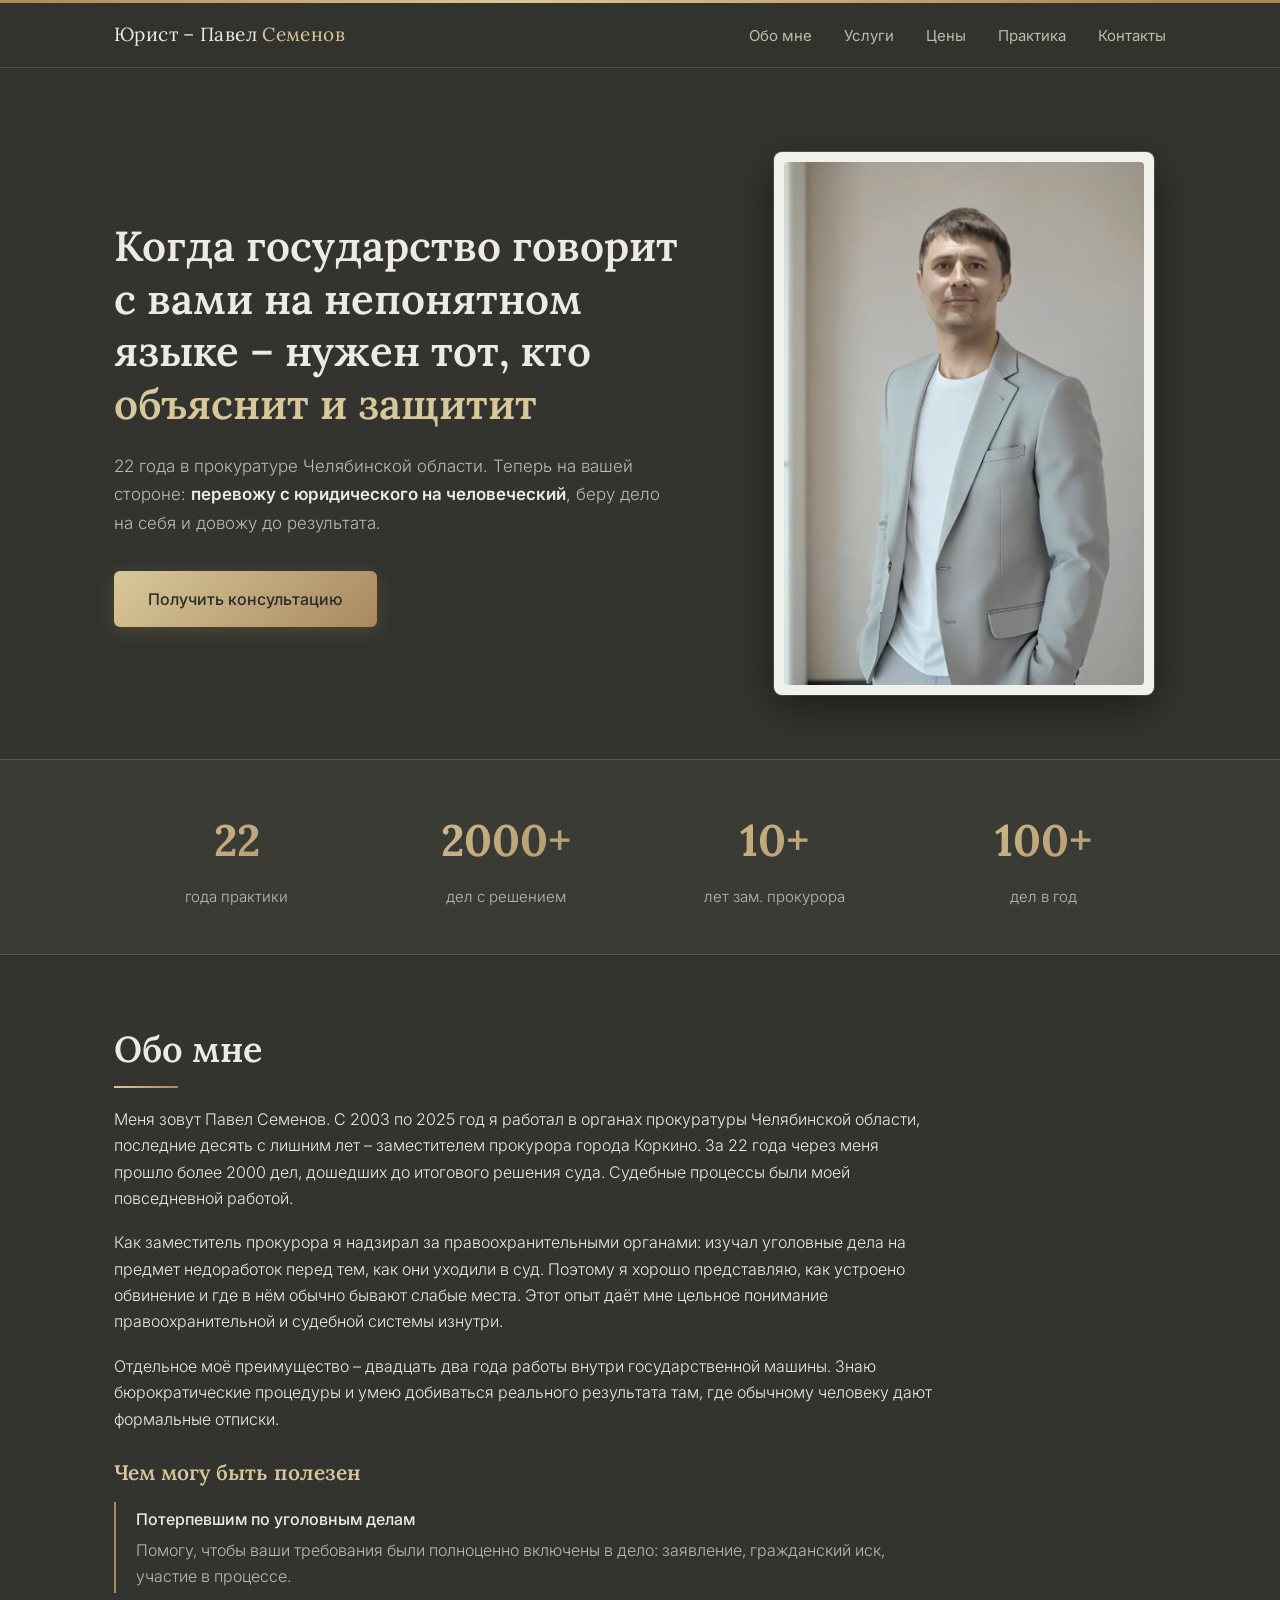
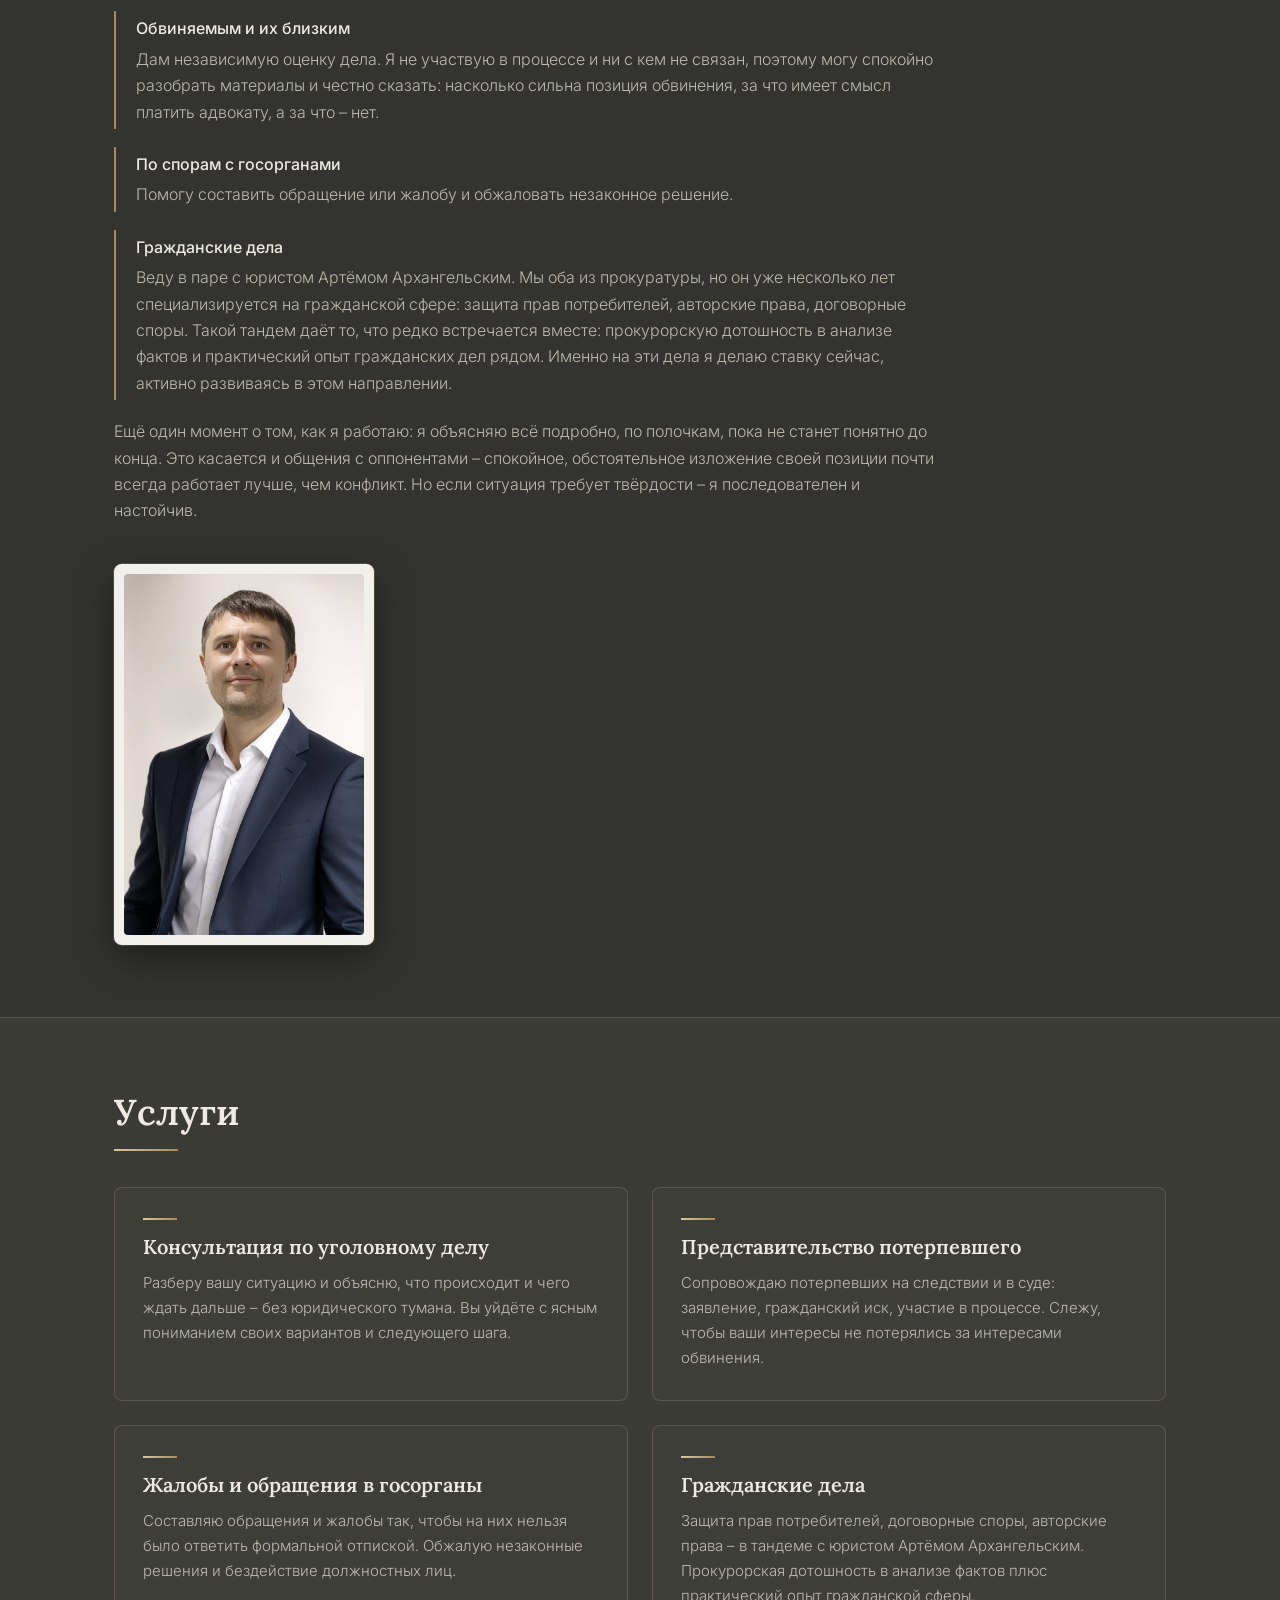
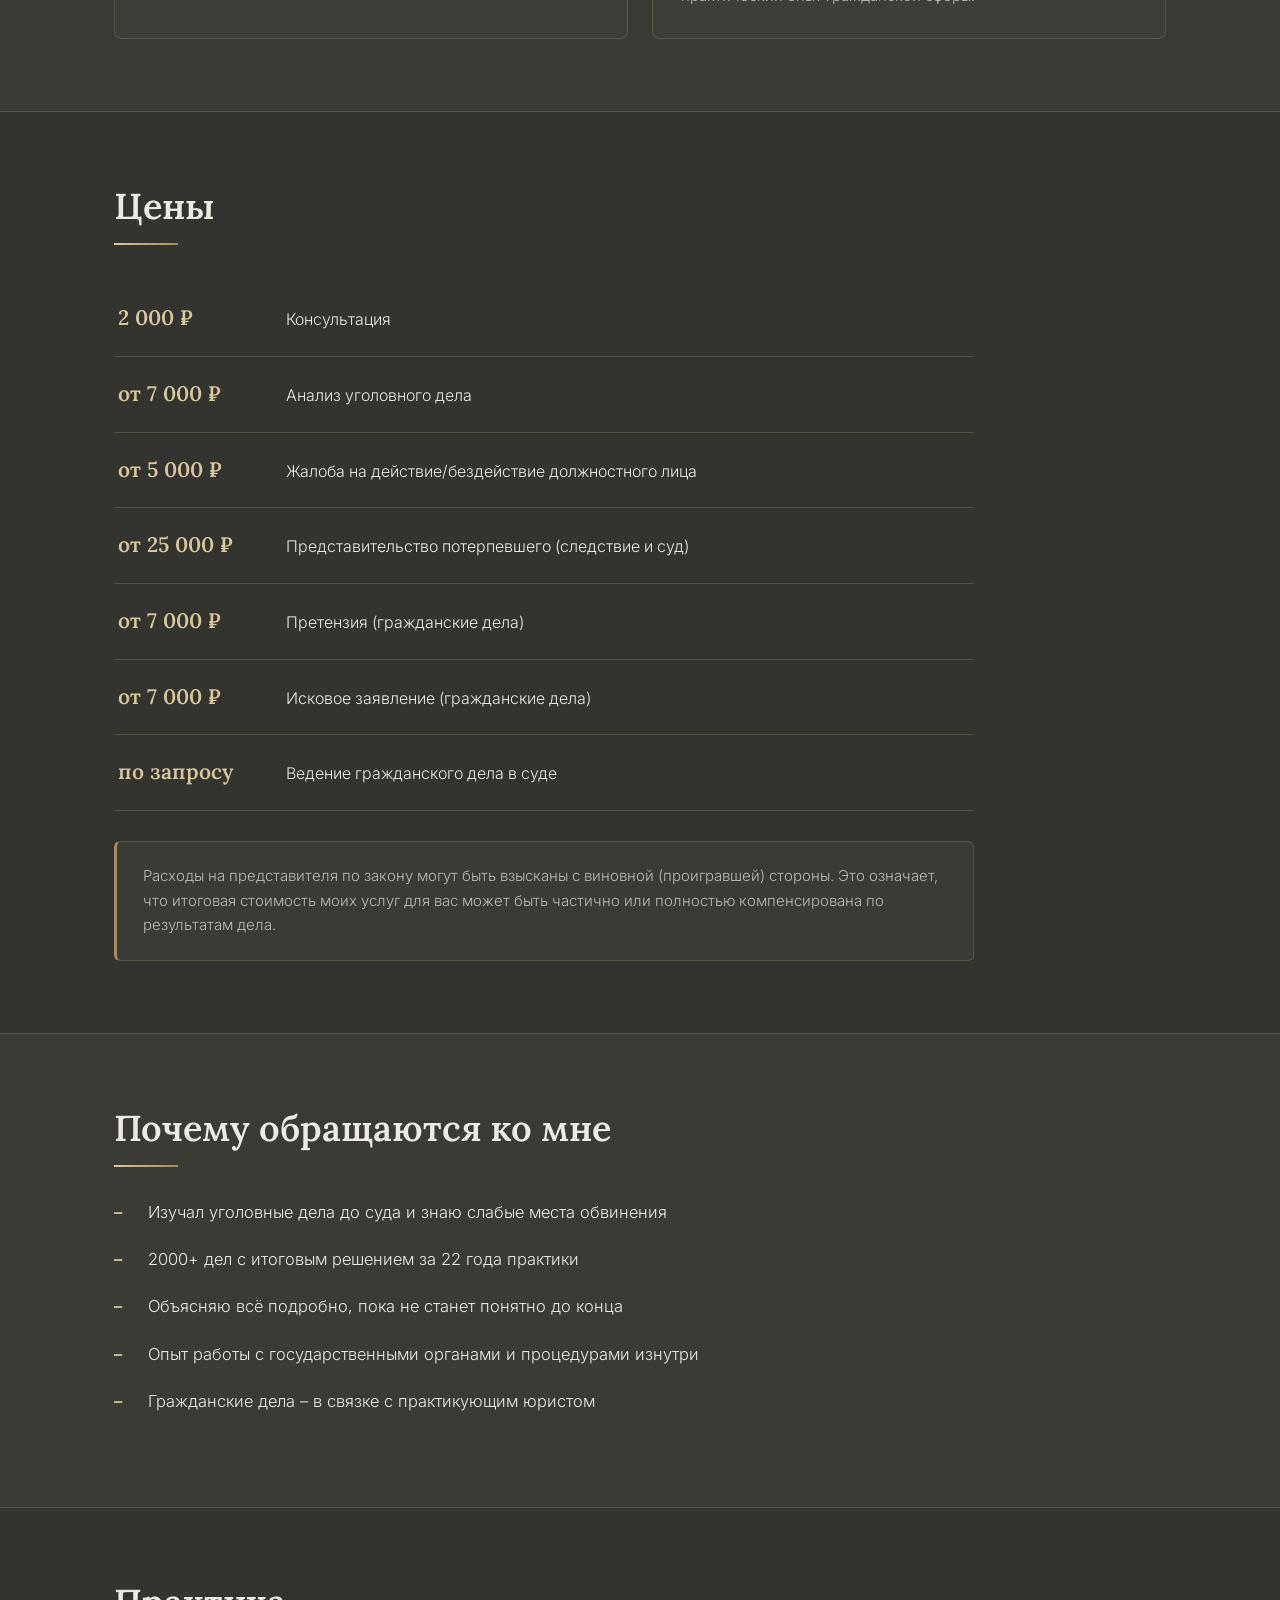
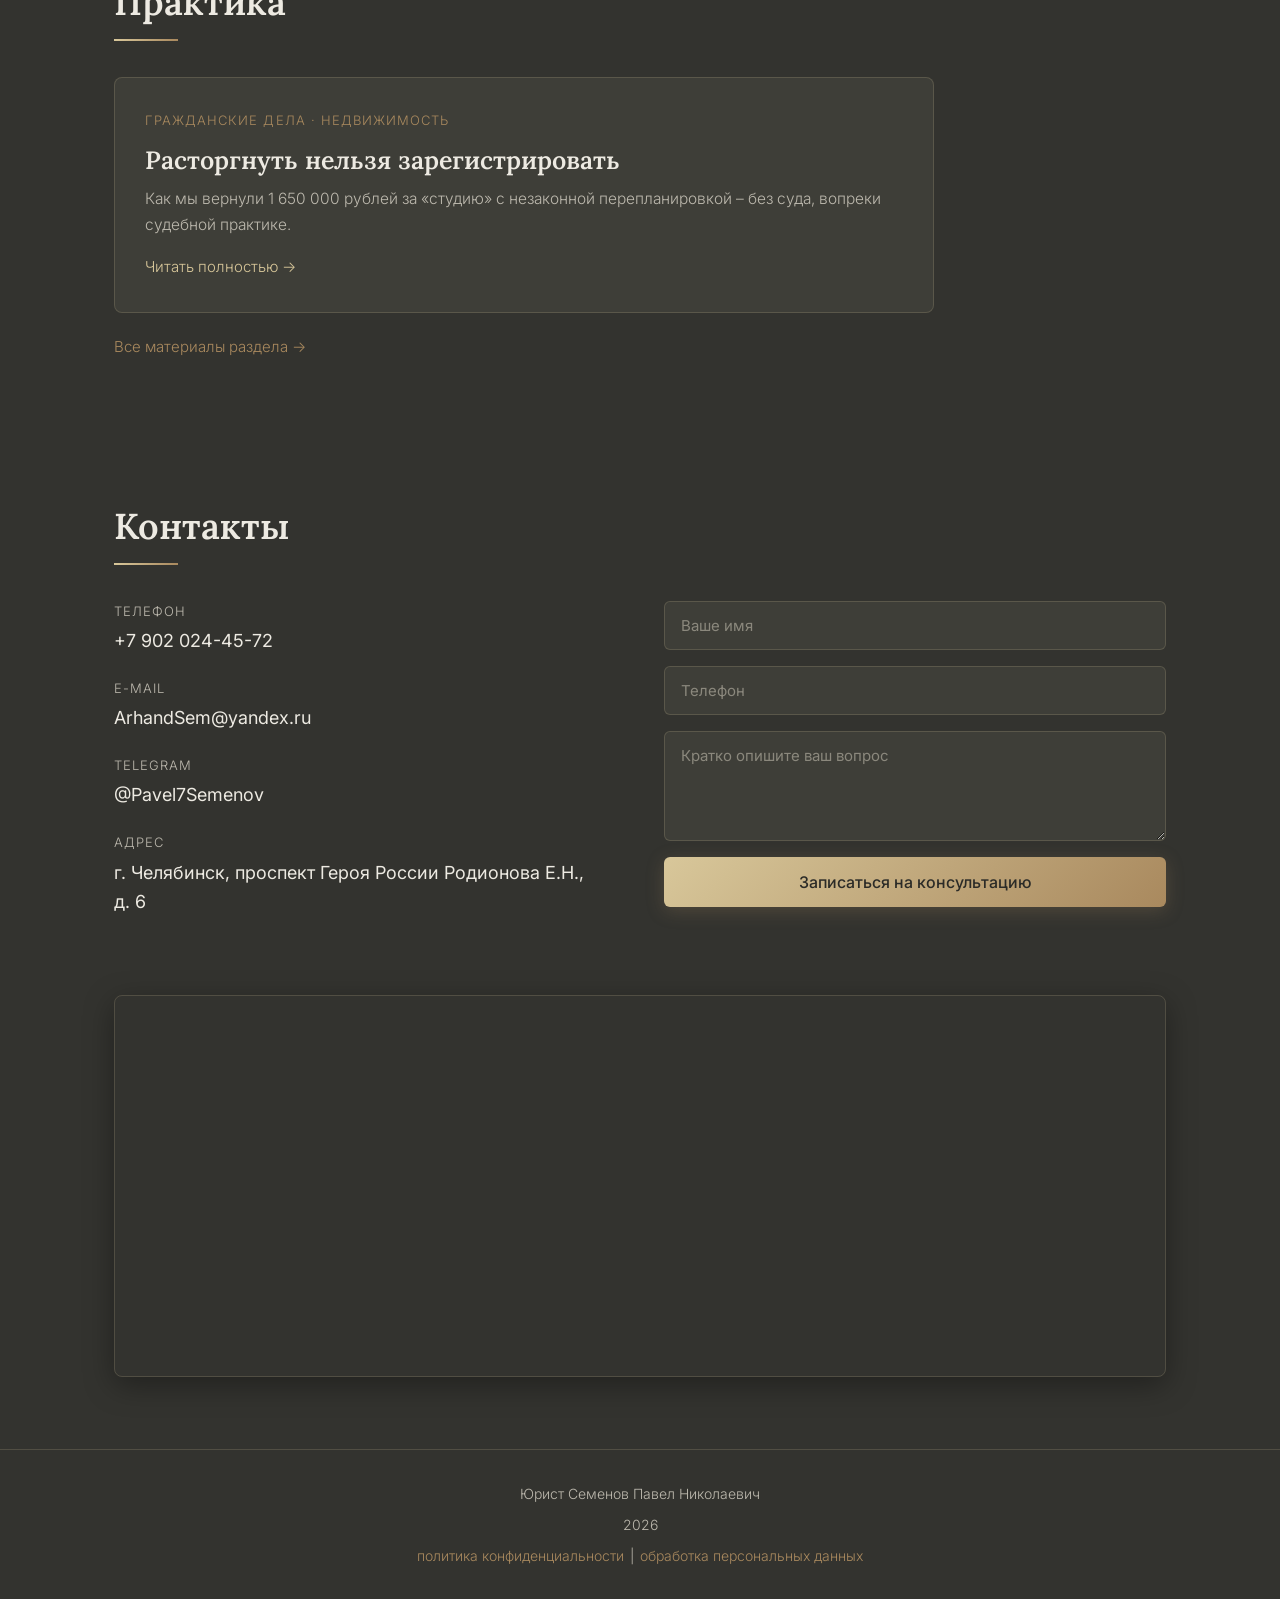
==== index.html @ 20f55017 "Add files via upload" ====
<!DOCTYPE html>
<html lang="ru">
<head>
<meta charset="UTF-8">
<meta name="viewport" content="width=device-width, initial-scale=1.0">
<title>Юрист Павел Семенов – Челябинск | Уголовные и гражданские дела, споры с госорганами</title>
<meta name="description" content="Павел Семенов – юрист, 22 года в прокуратуре Челябинской области, 10+ лет заместителем прокурора. Консультации по уголовным делам, представительство потерпевших, жалобы на госорганы, гражданские дела. Челябинск.">
<link rel="preconnect" href="https://fonts.googleapis.com">
<link rel="preconnect" href="https://fonts.gstatic.com" crossorigin>
<link href="https://fonts.googleapis.com/css2?family=Lora:ital,wght@0,400;0,500;0,600;0,700;1,400&family=Inter:wght@300;400;500;600&display=swap" rel="stylesheet">
<link rel="stylesheet" href="styles.css">
<link rel="canonical" href="https://юрист-павел-семенов.рф/">
<meta property="og:type" content="website">
<meta property="og:locale" content="ru_RU">
<meta property="og:site_name" content="Юрист Павел Семенов">
<meta property="og:title" content="Юрист Павел Семенов – Челябинск | Уголовные и гражданские дела, споры с госорганами">
<meta property="og:description" content="Павел Семенов – юрист, 22 года в прокуратуре Челябинской области, 10+ лет заместителем прокурора. Консультации по уголовным делам, представительство потерпевших, жалобы на госорганы, гражданские дела.">
<meta property="og:image" content="https://юрист-павел-семенов.рф/photo-main.jpg">
<meta property="og:url" content="https://юрист-павел-семенов.рф/">
<meta name="twitter:card" content="summary_large_image">
<meta name="twitter:title" content="Юрист Павел Семенов – Челябинск">
<meta name="twitter:description" content="22 года в прокуратуре Челябинской области. Консультации по уголовным и гражданским делам, спорам с госорганами.">
<meta name="twitter:image" content="https://юрист-павел-семенов.рф/photo-main.jpg">
<!-- Yandex.Metrika counter -->
<script type="text/javascript">
    (function(m,e,t,r,i,k,a){
        m[i]=m[i]||function(){(m[i].a=m[i].a||[]).push(arguments)};
        m[i].l=1*new Date();
        for (var j = 0; j < document.scripts.length; j++) {if (document.scripts[j].src === r) { return; }}
        k=e.createElement(t),a=e.getElementsByTagName(t)[0],k.async=1,k.src=r,a.parentNode.insertBefore(k,a)
    })(window, document,'script','https://mc.yandex.ru/metrika/tag.js?id=110848165', 'ym');
    ym(110848165, 'init', {ssr:true, webvisor:true, clickmap:true, ecommerce:"dataLayer", referrer: document.referrer, url: location.href, accurateTrackBounce:true, trackLinks:true});
</script>
<noscript><div><img src="https://mc.yandex.ru/watch/110848165" style="position:absolute; left:-9999px;" alt="" /></div></noscript>
<!-- /Yandex.Metrika counter -->
<style>
  body{
    background:var(--bg);
    color:var(--text);
    font-family:var(--sans);
    font-weight:300;
    line-height:1.65;
    -webkit-font-smoothing:antialiased;
  }
  .wrap{max-width:1100px;margin:0 auto;padding:0 24px}
  h1,h2,h3{font-family:var(--serif);font-weight:600;line-height:1.25}
  h2{font-size:clamp(26px,3.4vw,36px);margin-bottom:18px}
  h2::after{
    content:"";display:block;width:64px;height:2px;margin-top:14px;
    background:linear-gradient(90deg,var(--brass-light),var(--brass-deep));
  }
  section{padding:72px 0}
  a:hover{color:var(--brass)}

  /* ===== Навигация ===== */
  .nav{display:flex;align-items:center;justify-content:space-between;height:64px}
  nav ul{display:flex;gap:32px;list-style:none}
  nav a{color:var(--text-soft);font-size:15px;font-weight:400;transition:color .2s}
  nav a:hover{color:var(--brass-light)}
  .burger{display:none;background:none;border:none;cursor:pointer;padding:8px}
  .burger span{display:block;width:22px;height:2px;background:var(--brass-light);margin:5px 0;transition:.3s}

  /* ===== Hero ===== */
  .hero{padding:84px 0 64px}
  .hero-grid{display:grid;grid-template-columns:1.25fr .85fr;gap:56px;align-items:center}
  .hero h1{font-size:clamp(28px,3.8vw,42px);margin-bottom:22px}
  .hero h1 em{font-style:normal;color:var(--brass-light)}
  .hero .sub{font-size:17px;color:var(--text-soft);max-width:560px;margin-bottom:34px}
  .btn{
    display:inline-block;
    font-family:var(--sans);font-weight:500;font-size:16px;
    color:#2B2B27;
    background:linear-gradient(135deg,var(--brass-light),var(--brass-deep));
    padding:15px 34px;border-radius:6px;border:none;cursor:pointer;
    box-shadow:0 4px 18px rgba(169,137,94,.25);
    transition:transform .15s,box-shadow .2s;
  }
  .btn:hover{transform:translateY(-2px);box-shadow:0 8px 24px rgba(169,137,94,.35);color:#2B2B27}

  /* Фото: светлая подложка + рамка/тень, чтобы не сливалось с графитом */
  .photo-frame{
    position:relative;
    background:#F2F0EA;
    padding:10px;border-radius:8px;
    box-shadow:0 12px 40px rgba(0,0,0,.45),0 0 0 1px rgba(216,199,154,.25);
    max-width:380px;margin:0 auto;
  }
  .photo-frame img{display:block;width:100%;height:auto;border-radius:4px}
  .photo-ph{
    aspect-ratio:3/4;border-radius:4px;
    background:linear-gradient(160deg,#E9E6DE,#D8D5CC);
    display:flex;flex-direction:column;align-items:center;justify-content:center;
    color:#8A8578;font-size:14px;text-align:center;gap:10px;padding:20px;
  }
  .photo-ph svg{opacity:.5}

  /* ===== Цифры ===== */
  .stats{border-top:1px solid var(--line);border-bottom:1px solid var(--line);padding:44px 0;background:var(--bg-soft)}
  .stats-grid{display:grid;grid-template-columns:repeat(4,1fr);gap:24px;text-align:center}
  .stat b{
    display:block;font-family:var(--serif);font-weight:700;
    font-size:clamp(30px,4vw,44px);
    background:linear-gradient(135deg,var(--brass-light),var(--brass-deep));
    -webkit-background-clip:text;background-clip:text;color:transparent;
    margin-bottom:6px;
  }
  .stat span{color:var(--text-soft);font-size:15px}

  /* ===== Обо мне ===== */
  .about-grid{display:grid;grid-template-columns:1fr;gap:0}
  .about p{margin-bottom:18px;max-width:820px;color:var(--text)}
  .about p.muted{color:var(--text-soft)}
  .useful{margin:28px 0 8px}
  .useful h3{font-size:21px;margin-bottom:16px;color:var(--brass-light)}
  .useful-item{
    border-left:2px solid var(--brass-deep);
    padding:4px 0 4px 20px;margin-bottom:18px;max-width:820px;
  }
  .useful-item b{font-weight:500;color:var(--text)}
  .useful-item p{color:var(--text-soft);margin:4px 0 0}
  .about-photos{display:flex;gap:24px;flex-wrap:wrap;margin-top:40px}
  .about-photos .photo-frame{max-width:260px;margin:0}
  .about-photos .photo-ph{aspect-ratio:4/3;font-size:13px}

  /* ===== Услуги ===== */
  .services{background:var(--bg-soft);border-top:1px solid var(--line);border-bottom:1px solid var(--line)}
  .cards{display:grid;grid-template-columns:repeat(2,1fr);gap:24px;margin-top:36px}
  .card{
    background:var(--bg-card);
    border:1px solid var(--line);
    border-radius:8px;padding:30px 28px;
    transition:border-color .2s,transform .15s;
  }
  .card:hover{border-color:rgba(216,199,154,.45);transform:translateY(-3px)}
  .card h3{font-size:20px;margin-bottom:12px}
  .card h3::before{
    content:"";display:block;width:34px;height:2px;margin-bottom:14px;
    background:linear-gradient(90deg,var(--brass-light),var(--brass-deep));
  }
  .card p{color:var(--text-soft);font-size:15px}

  /* ===== Цены ===== */
  .price-list{margin-top:36px;max-width:860px}
  .price-row{
    display:flex;align-items:baseline;gap:18px;
    padding:20px 4px;border-bottom:1px solid var(--line);
  }
  .price-row .amount{
    font-family:var(--serif);font-weight:600;font-size:21px;
    color:var(--brass-light);white-space:nowrap;min-width:150px;
  }
  .price-row .desc{color:var(--text);font-size:16px}
  .price-note{
    margin-top:30px;max-width:860px;
    background:var(--bg-soft);border:1px solid var(--line);
    border-left:3px solid var(--brass-deep);
    border-radius:6px;padding:22px 26px;
    color:var(--text-soft);font-size:15px;
  }

  /* ===== Почему обращаются ===== */
  .why{background:var(--bg-soft);border-top:1px solid var(--line);border-bottom:1px solid var(--line)}
  .why ul{list-style:none;margin-top:32px;max-width:820px}
  .why li{
    position:relative;padding:0 0 0 34px;margin-bottom:20px;
    font-size:16.5px;color:var(--text);
  }
  .why li::before{
    content:"–";position:absolute;left:0;top:0;
    color:var(--brass-light);font-weight:600;
  }

  /* ===== Практика (анонс) ===== */
  .practice-card{
    display:block;background:var(--bg-card);border:1px solid var(--line);border-radius:8px;
    padding:32px 30px;max-width:820px;margin-top:36px;
    transition:border-color .2s,transform .15s;
  }
  .practice-card:hover{border-color:rgba(216,199,154,.45);transform:translateY(-3px)}
  .practice-card .tag{font-size:13px;text-transform:uppercase;letter-spacing:.08em;color:var(--brass-deep);margin-bottom:12px}
  .practice-card .p-title{font-family:var(--serif);font-weight:600;font-size:clamp(20px,2.6vw,25px);color:var(--text);line-height:1.3;margin-bottom:10px}
  .practice-card p{color:var(--text-soft);font-size:15.5px;margin-bottom:16px}
  .practice-card .read{color:var(--brass-light);font-size:15px}
  .practice-card:hover .read{color:var(--brass)}

  /* ===== Контакты ===== */
  .contact-grid{display:grid;grid-template-columns:1fr 1fr;gap:48px;margin-top:36px}
  .contact-item{margin-bottom:22px}
  .contact-item .label{font-size:13px;text-transform:uppercase;letter-spacing:.08em;color:var(--text-soft);margin-bottom:4px}
  .contact-item .value,.contact-item a{font-size:18px;color:var(--text);font-weight:400}
  .contact-item a:hover{color:var(--brass-light)}
  form{display:flex;flex-direction:column;gap:16px}
  input,textarea{
    background:var(--bg-card);border:1px solid var(--line);border-radius:6px;
    padding:14px 16px;color:var(--text);font-family:var(--sans);font-size:15px;
    transition:border-color .2s;width:100%;
  }
  input:focus,textarea:focus{outline:none;border-color:var(--brass)}
  textarea{min-height:110px;resize:vertical}
  ::placeholder{color:#8B887D}
  .map-box{
    margin-top:56px;border-radius:8px;overflow:hidden;
    border:1px solid var(--line);box-shadow:0 8px 30px rgba(0,0,0,.35);
  }
  .map-box iframe{display:block;width:100%;height:380px;border:0;filter:grayscale(.25) contrast(.95)}

  .footer-inner{display:flex;flex-direction:column;align-items:center;gap:8px;text-align:center}

  /* ===== Адаптив ===== */
  @media(max-width:860px){
    .hero-grid{grid-template-columns:1fr;gap:44px}
    .hero{padding:56px 0 48px;text-align:left}
    .photo-frame{max-width:300px}
    .cards{grid-template-columns:1fr}
    .contact-grid{grid-template-columns:1fr}
    .stats-grid{grid-template-columns:repeat(2,1fr);gap:32px 16px}
    nav ul{
      display:none;position:absolute;top:64px;left:0;right:0;
      flex-direction:column;gap:0;
      background:var(--bg-soft);border-bottom:1px solid var(--line);
    }
    nav ul.open{display:flex}
    nav ul li{border-top:1px solid var(--line)}
    nav ul a{display:block;padding:16px 24px}
    .burger{display:block}
  }
</style>
</head>
<body>

<div class="top-accent"></div>

<header>
  <div class="wrap nav">
    <div class="logo">Юрист – Павел <span>Семенов</span></div>
    <nav>
      <button class="burger" aria-label="Меню" onclick="document.getElementById('menu').classList.toggle('open')">
        <span></span><span></span><span></span>
      </button>
      <ul id="menu">
        <li><a href="#about" onclick="closeMenu()">Обо мне</a></li>
        <li><a href="#services" onclick="closeMenu()">Услуги</a></li>
        <li><a href="#prices" onclick="closeMenu()">Цены</a></li>
        <li><a href="praktika.html" onclick="closeMenu()">Практика</a></li>
        <li><a href="#contacts" onclick="closeMenu()">Контакты</a></li>
      </ul>
    </nav>
  </div>
</header>

<!-- ===== Главный экран ===== -->
<section class="hero">
  <div class="wrap hero-grid">
    <div>
      <h1>Когда государство говорит с&nbsp;вами на&nbsp;непонятном языке&nbsp;– нужен тот, кто <em>объяснит и&nbsp;защитит</em></h1>
      <p class="sub">22 года в прокуратуре Челябинской области. Теперь на вашей стороне: <strong style="font-weight:600;color:var(--text)">перевожу с юридического на человеческий</strong>, беру дело на себя и довожу до результата.</p>
      <a class="btn" href="#contacts">Получить консультацию</a>
    </div>
    <div>
      <div class="photo-frame">
        <!-- ФОТО: положите файл photo-main.jpg рядом с index.html – он подставится автоматически -->
        <img src="photo-main.jpg" alt="Юрист Павел Семенов" width="760" height="1105" fetchpriority="high" onerror="this.style.display='none';this.nextElementSibling.style.display='flex'">
        <div class="photo-ph" style="display:none">
          <svg width="44" height="44" viewBox="0 0 24 24" fill="none" stroke="currentColor" stroke-width="1.4"><circle cx="12" cy="8" r="4"/><path d="M4 21c0-4 3.6-7 8-7s8 3 8 7"/></svg>
          Фото Павла Семенова<br>(файл photo-main.jpg)
        </div>
      </div>
    </div>
  </div>
</section>

<!-- ===== Цифры ===== -->
<section class="stats" style="padding:44px 0">
  <div class="wrap stats-grid">
    <div class="stat"><b>22</b><span>года практики</span></div>
    <div class="stat"><b>2000+</b><span>дел с решением</span></div>
    <div class="stat"><b>10+</b><span>лет зам. прокурора</span></div>
    <div class="stat"><b>100+</b><span>дел в год</span></div>
  </div>
</section>

<!-- ===== Обо мне ===== -->
<section id="about" class="about">
  <div class="wrap">
    <h2>Обо мне</h2>
    <p>Меня зовут Павел Семенов. С 2003 по 2025 год я работал в органах прокуратуры Челябинской области, последние десять с лишним лет – заместителем прокурора города Коркино. За 22 года через меня прошло более 2000 дел, дошедших до итогового решения суда. Судебные процессы были моей повседневной работой.</p>
    <p>Как заместитель прокурора я надзирал за правоохранительными органами: изучал уголовные дела на предмет недоработок перед тем, как они уходили в суд. Поэтому я хорошо представляю, как устроено обвинение и где в нём обычно бывают слабые места. Этот опыт даёт мне цельное понимание правоохранительной и судебной системы изнутри.</p>
    <p>Отдельное моё преимущество – двадцать два года работы внутри государственной машины. Знаю бюрократические процедуры и умею добиваться реального результата там, где обычному человеку дают формальные отписки.</p>

    <div class="useful">
      <h3>Чем могу быть полезен</h3>
      <div class="useful-item">
        <b>Потерпевшим по уголовным делам</b>
        <p>Помогу, чтобы ваши требования были полноценно включены в дело: заявление, гражданский иск, участие в процессе.</p>
      </div>
      <div class="useful-item">
        <b>Обвиняемым и их близким</b>
        <p>Дам независимую оценку дела. Я не участвую в процессе и ни с кем не связан, поэтому могу спокойно разобрать материалы и честно сказать: насколько сильна позиция обвинения, за что имеет смысл платить адвокату, а за что – нет.</p>
      </div>
      <div class="useful-item">
        <b>По спорам с госорганами</b>
        <p>Помогу составить обращение или жалобу и обжаловать незаконное решение.</p>
      </div>
      <div class="useful-item">
        <b>Гражданские дела</b>
        <p>Веду в паре с юристом Артёмом Архангельским. Мы оба из прокуратуры, но он уже несколько лет специализируется на гражданской сфере: защита прав потребителей, авторские права, договорные споры. Такой тандем даёт то, что редко встречается вместе: прокурорскую дотошность в анализе фактов и практический опыт гражданских дел рядом. Именно на эти дела я делаю ставку сейчас, активно развиваясь в этом направлении.</p>
      </div>
    </div>

    <p class="muted">Ещё один момент о том, как я работаю: я объясняю всё подробно, по полочкам, пока не станет понятно до конца. Это касается и общения с оппонентами – спокойное, обстоятельное изложение своей позиции почти всегда работает лучше, чем конфликт. Но если ситуация требует твёрдости – я последователен и настойчив.</p>

    <!-- Доп. места под фото: положите photo-2.jpg / photo-3.jpg рядом с index.html -->
    <div class="about-photos">
      <div class="photo-frame">
        <img src="photo-2.jpg" alt="Юрист Павел Семенов" width="760" height="1145" loading="lazy" onerror="this.closest('.photo-frame').style.display='none'">
      </div>
      <!-- Доп. место: чтобы добавить третье фото, раскомментируйте блок ниже и положите файл photo-3.jpg рядом с index.html
      <div class="photo-frame">
        <img src="photo-3.jpg" alt="Юрист Павел Семенов" onerror="this.closest('.photo-frame').style.display='none'">
      </div>
      -->
    </div>
  </div>
</section>

<!-- ===== Услуги ===== -->
<section id="services" class="services">
  <div class="wrap">
    <h2>Услуги</h2>
    <div class="cards">
      <div class="card">
        <h3>Консультация по уголовному делу</h3>
        <p>Разберу вашу ситуацию и объясню, что происходит и чего ждать дальше – без юридического тумана. Вы уйдёте с ясным пониманием своих вариантов и следующего шага.</p>
      </div>
      <div class="card">
        <h3>Представительство потерпевшего</h3>
        <p>Сопровождаю потерпевших на следствии и в суде: заявление, гражданский иск, участие в процессе. Слежу, чтобы ваши интересы не потерялись за интересами обвинения.</p>
      </div>
      <div class="card">
        <h3>Жалобы и обращения в госорганы</h3>
        <p>Составляю обращения и жалобы так, чтобы на них нельзя было ответить формальной отпиской. Обжалую незаконные решения и бездействие должностных лиц.</p>
      </div>
      <div class="card">
        <h3>Гражданские дела</h3>
        <p>Защита прав потребителей, договорные споры, авторские права – в тандеме с юристом Артёмом Архангельским. Прокурорская дотошность в анализе фактов плюс практический опыт гражданской сферы.</p>
      </div>
    </div>
  </div>
</section>

<!-- ===== Цены ===== -->
<section id="prices">
  <div class="wrap">
    <h2>Цены</h2>
    <div class="price-list">
      <div class="price-row"><span class="amount">2 000 ₽</span><span class="desc">Консультация</span></div>
      <div class="price-row"><span class="amount">от 7 000 ₽</span><span class="desc">Анализ уголовного дела</span></div>
      <div class="price-row"><span class="amount">от 5 000 ₽</span><span class="desc">Жалоба на действие/бездействие должностного лица</span></div>
      <div class="price-row"><span class="amount">от 25 000 ₽</span><span class="desc">Представительство потерпевшего (следствие и суд)</span></div>
      <div class="price-row"><span class="amount">от 7 000 ₽</span><span class="desc">Претензия (гражданские дела)</span></div>
      <div class="price-row"><span class="amount">от 7 000 ₽</span><span class="desc">Исковое заявление (гражданские дела)</span></div>
      <div class="price-row"><span class="amount">по запросу</span><span class="desc">Ведение гражданского дела в суде</span></div>
    </div>
    <div class="price-note">
      Расходы на представителя по закону могут быть взысканы с виновной (проигравшей) стороны. Это означает, что итоговая стоимость моих услуг для вас может быть частично или полностью компенсирована по результатам дела.
    </div>
  </div>
</section>

<!-- ===== Почему обращаются ===== -->
<section class="why">
  <div class="wrap">
    <h2>Почему обращаются ко мне</h2>
    <ul>
      <li>Изучал уголовные дела до суда и знаю слабые места обвинения</li>
      <li>2000+ дел с итоговым решением за 22 года практики</li>
      <li>Объясняю всё подробно, пока не станет понятно до конца</li>
      <li>Опыт работы с государственными органами и процедурами изнутри</li>
      <li>Гражданские дела – в связке с практикующим юристом</li>
    </ul>
  </div>
</section>

<!-- ===== Практика (анонс) ===== -->
<section id="praktika">
  <div class="wrap">
    <h2>Практика</h2>
    <a class="practice-card" href="praktika-studiya.html">
      <div class="tag">Гражданские дела · Недвижимость</div>
      <div class="p-title">Расторгнуть нельзя зарегистрировать</div>
      <p>Как мы вернули 1 650 000 рублей за «студию» с незаконной перепланировкой – без суда, вопреки судебной практике.</p>
      <span class="read">Читать полностью →</span>
    </a>
    <div style="margin-top:20px"><a href="praktika.html" style="font-size:15px;color:var(--brass-deep)">Все материалы раздела →</a></div>
  </div>
</section>

<!-- ===== Контакты ===== -->
<section id="contacts">
  <div class="wrap">
    <h2>Контакты</h2>
    <div class="contact-grid">
      <div>
        <div class="contact-item">
          <div class="label">Телефон</div>
          <a href="tel:+79020244572">+7 902 024-45-72</a>
        </div>
        <div class="contact-item">
          <div class="label">E-mail</div>
          <a href="mailto:ArhandSem@yandex.ru">ArhandSem@yandex.ru</a>
        </div>
        <div class="contact-item">
          <div class="label">Telegram</div>
          <a href="https://t.me/Pavel7Semenov" target="_blank" rel="noopener">@Pavel7Semenov</a>
        </div>
        <div class="contact-item">
          <div class="label">Адрес</div>
          <div class="value">г. Челябинск, проспект Героя России Родионова&nbsp;Е.Н., д.&nbsp;6</div>
        </div>
      </div>
      <div>
        <form onsubmit="sendForm(event)">
          <input type="text" id="f-name" placeholder="Ваше имя" required>
          <input type="tel" id="f-phone" placeholder="Телефон" required>
          <textarea id="f-q" placeholder="Кратко опишите ваш вопрос"></textarea>
          <button class="btn" type="submit">Записаться на консультацию</button>
        </form>
      </div>
    </div>
    <div class="map-box">
      <iframe src="https://yandex.ru/map-widget/v1/?mode=search&text=%D0%A7%D0%B5%D0%BB%D1%8F%D0%B1%D0%B8%D0%BD%D1%81%D0%BA%2C%20%D0%BF%D1%80%D0%BE%D1%81%D0%BF%D0%B5%D0%BA%D1%82%20%D0%93%D0%B5%D1%80%D0%BE%D1%8F%20%D0%A0%D0%BE%D1%81%D1%81%D0%B8%D0%B8%20%D0%A0%D0%BE%D0%B4%D0%B8%D0%BE%D0%BD%D0%BE%D0%B2%D0%B0%20%D0%95.%D0%9D.%2C%206" title="Карта: г. Челябинск, проспект Героя России Родионова Е.Н., д. 6" loading="lazy" allowfullscreen></iframe>
    </div>
  </div>
</section>

<footer>
  <div class="wrap footer-inner">
    <div>Юрист Семенов Павел Николаевич</div>
    <div><span id="year"></span></div>
    <div class="footer-links">
      <a href="privacy.html">политика конфиденциальности</a><span>|</span><a href="personal-data.html">обработка персональных данных</a>
    </div>
  </div>
</footer>

<script>
  document.getElementById('year').textContent = new Date().getFullYear();
  function closeMenu(){document.getElementById('menu').classList.remove('open')}
  function sendForm(e){
    e.preventDefault();
    var name = document.getElementById('f-name').value.trim();
    var phone = document.getElementById('f-phone').value.trim();
    var q = document.getElementById('f-q').value.trim();
    var body = encodeURIComponent('Имя: ' + name + '\r\nТелефон: ' + phone + (q ? '\r\n\r\nВопрос: ' + q : ''));
    location.href = 'mailto:ArhandSem@yandex.ru?subject=' + encodeURIComponent('Запись на консультацию с сайта') + '&body=' + body;
  }
</script>

</body>
</html>
---- styles.css ----
/* Общие стили сайта юриста Павла Семенова — вынесены из повторяющихся <style> каждой страницы */
:root{
  --bg:#33332F;
  --bg-soft:#3B3B36;
  --bg-card:#3E3E38;
  --brass-light:#D8C79A;
  --brass:#C4A972;
  --brass-deep:#A9895E;
  --text:#EDEAE2;
  --text-soft:#BDB9AE;
  --line:rgba(216,199,154,.18);
  --serif:'Lora',Georgia,serif;
  --sans:'Inter',-apple-system,'Segoe UI',sans-serif;
}
*{margin:0;padding:0;box-sizing:border-box}
html{scroll-behavior:smooth}
.top-accent{
  height:3px;
  background:linear-gradient(90deg,var(--brass-deep),var(--brass-light) 40%,var(--brass-deep) 90%);
}
a{color:var(--brass-light);text-decoration:none}

header{
  position:sticky;top:0;z-index:100;
  background:rgba(51,51,47,.92);
  backdrop-filter:blur(8px);
  border-bottom:1px solid var(--line);
}
.logo{font-family:var(--serif);font-size:19px;color:var(--text);letter-spacing:.02em}
.logo span{color:var(--brass-light)}
.nav-back{color:var(--text-soft);font-size:15px;transition:color .2s}
.nav-back:hover{color:var(--brass-light)}

footer{border-top:1px solid var(--line);padding:32px 0;color:var(--text-soft);font-size:14px}
.footer-inner{max-width:1100px;margin:0 auto;padding:0 24px;display:flex;flex-direction:column;align-items:center;gap:8px;text-align:center}
.footer-links a{color:var(--brass-deep)}
.footer-links a:hover{color:var(--brass-light)}
.footer-links span{color:var(--text-soft);margin:0 6px}
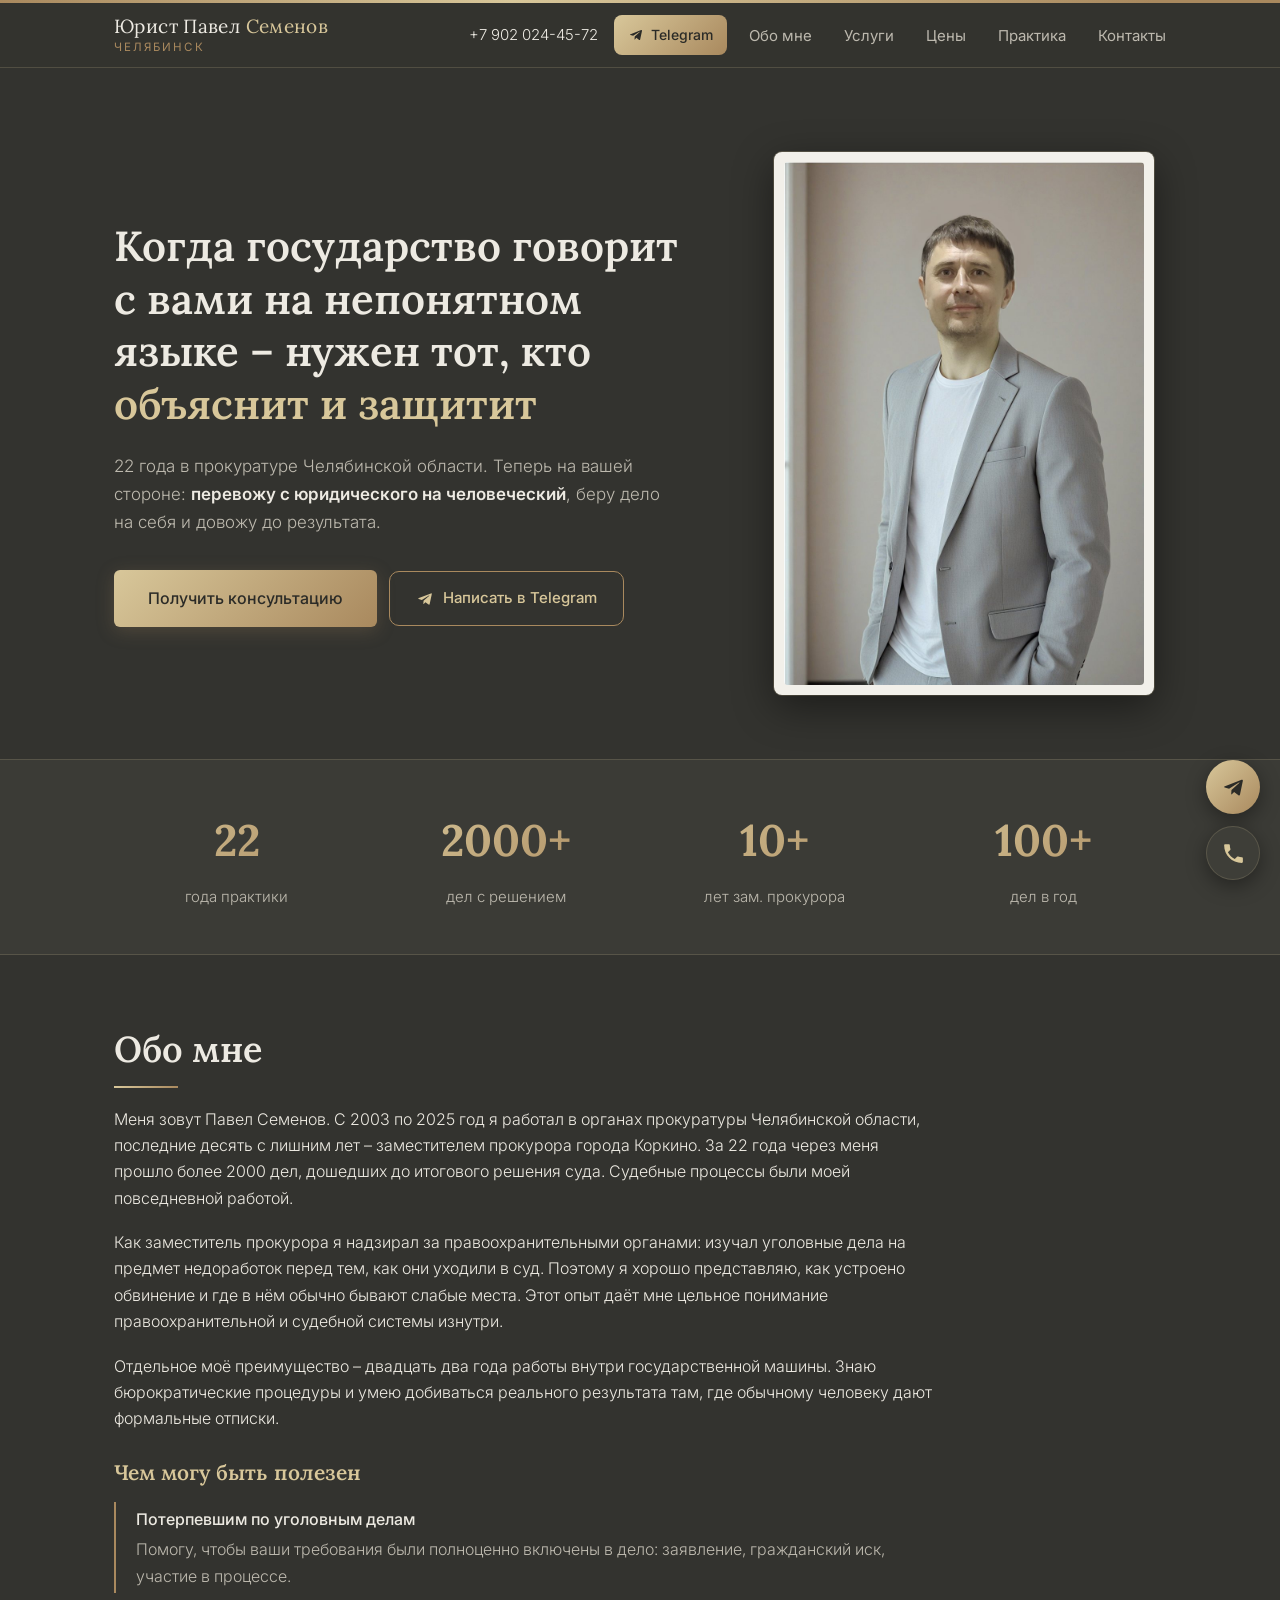
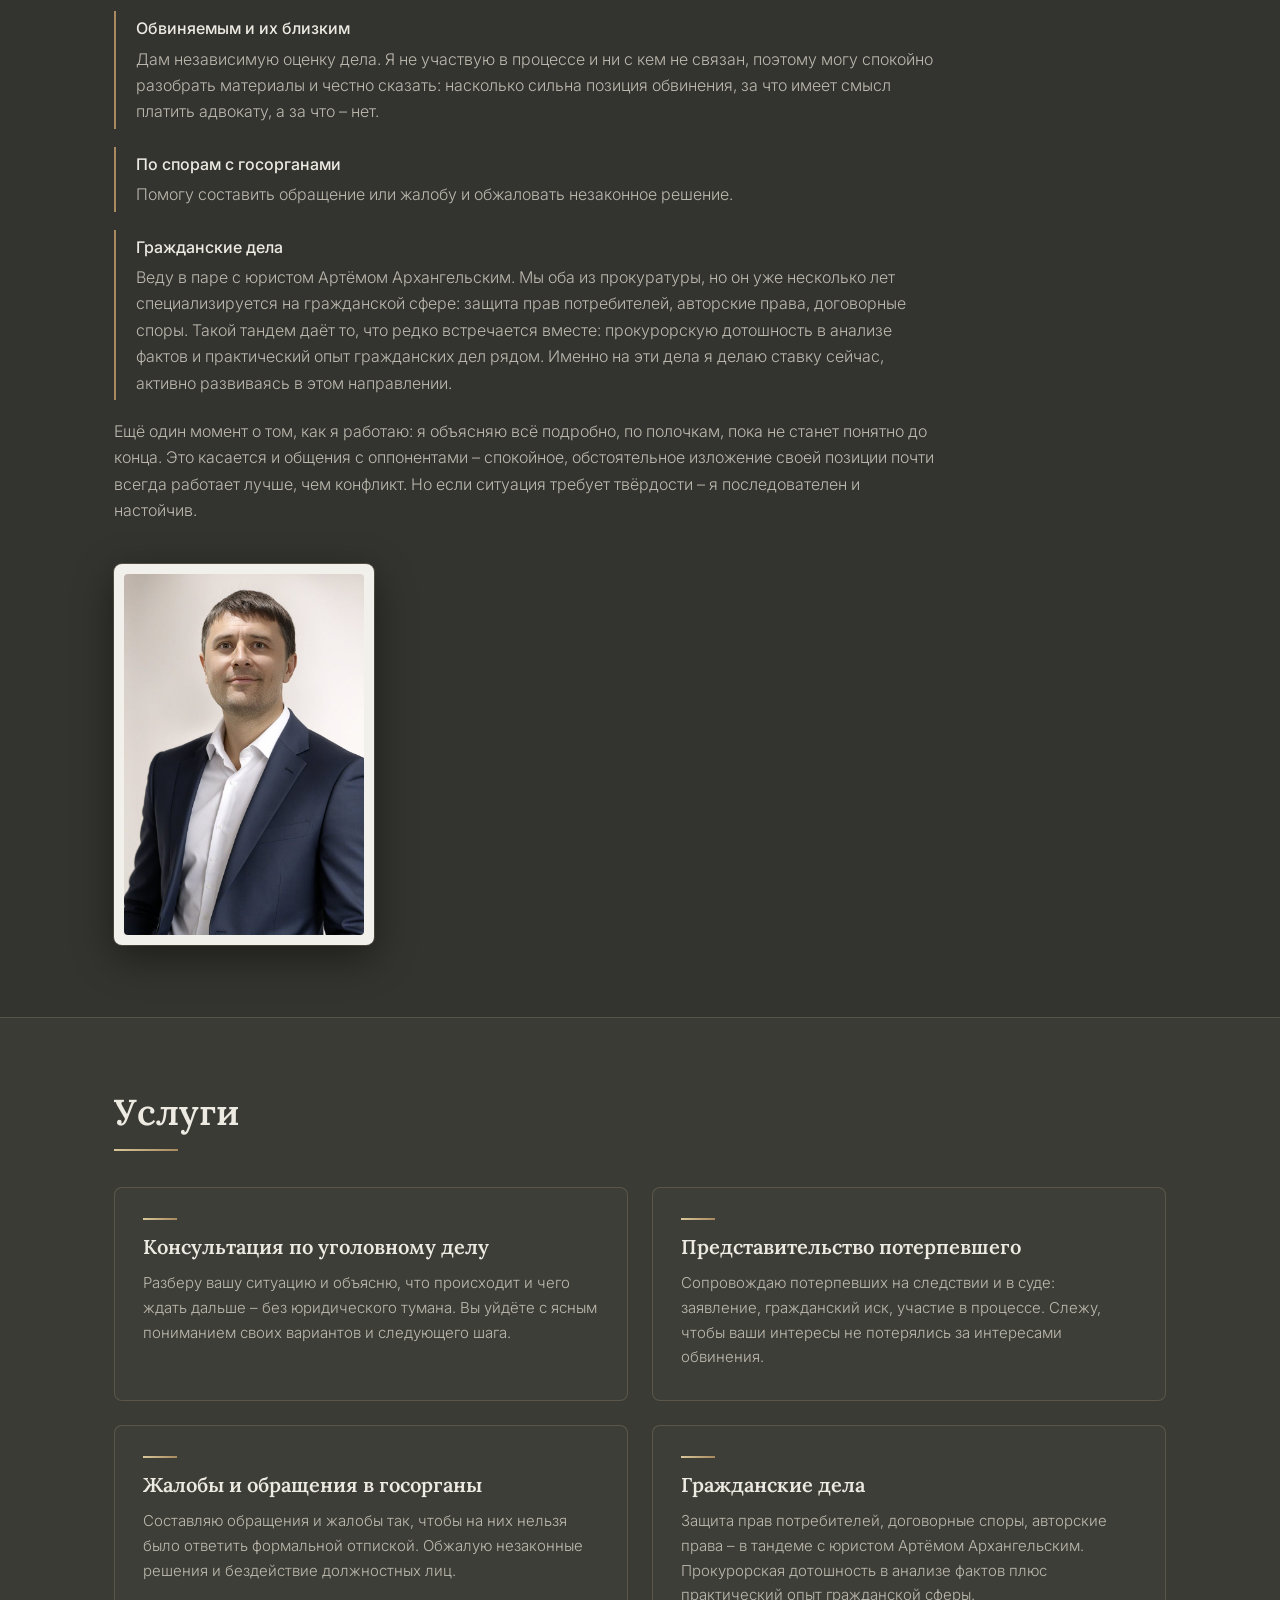
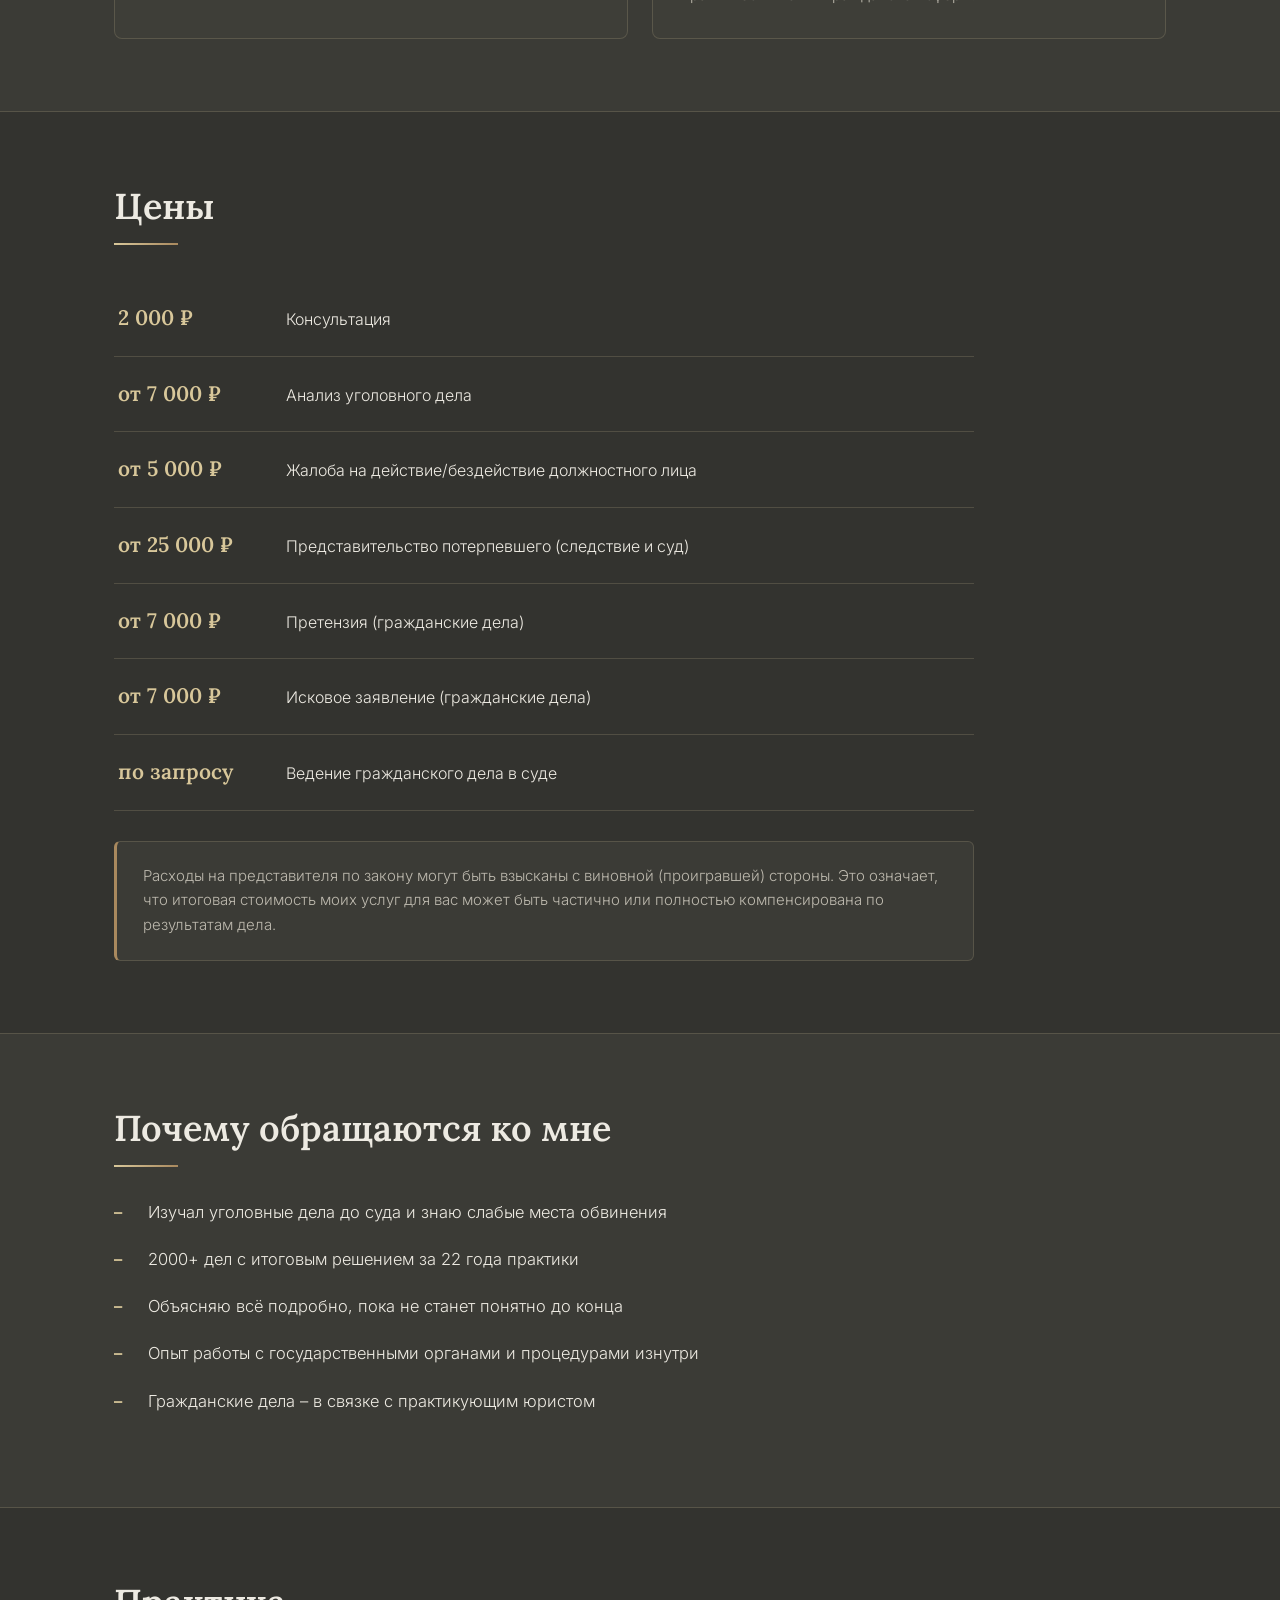
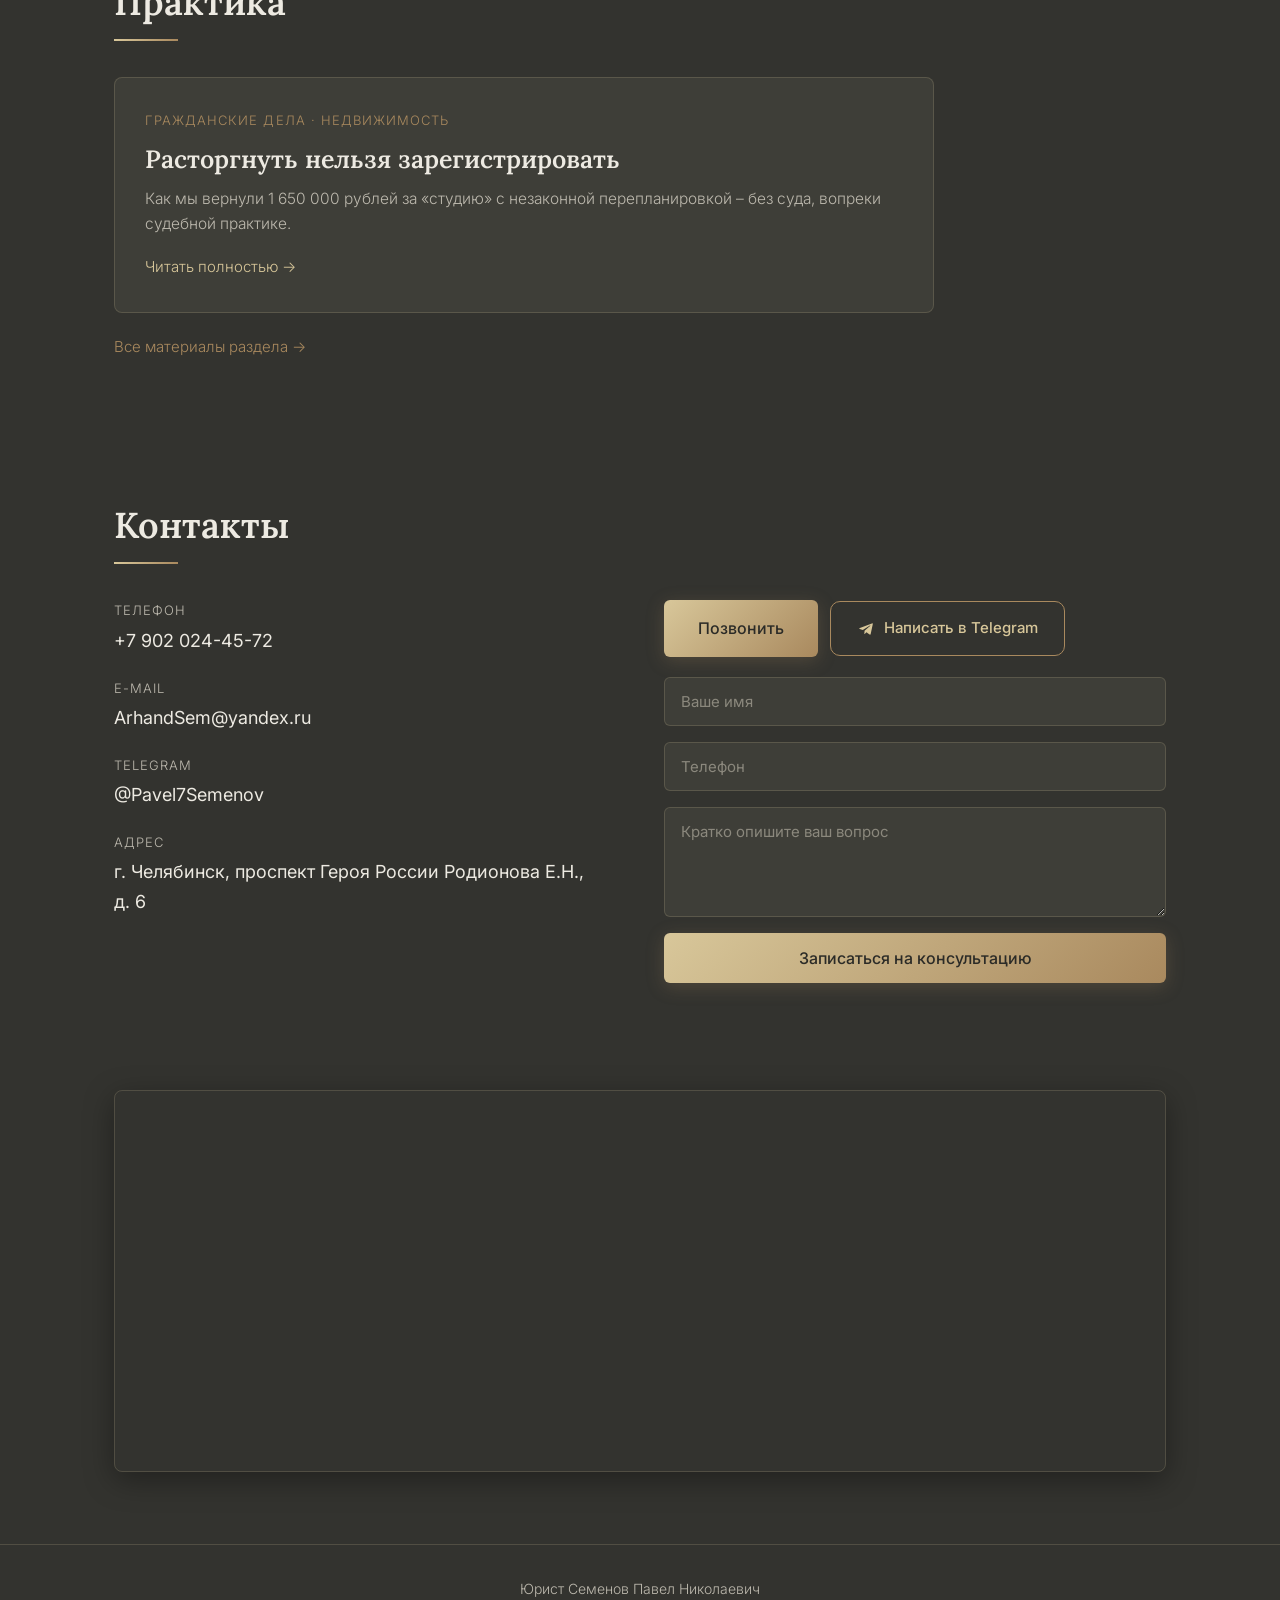
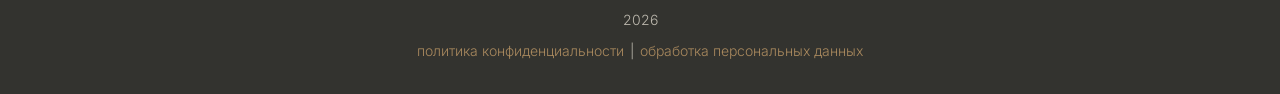
==== commit dc846a7b: "Add files via upload" ====
--- a/index.html
+++ b/index.html
@@ -9,6 +9,11 @@
 <link rel="preconnect" href="https://fonts.gstatic.com" crossorigin>
 <link href="https://fonts.googleapis.com/css2?family=Lora:ital,wght@0,400;0,500;0,600;0,700;1,400&family=Inter:wght@300;400;500;600&display=swap" rel="stylesheet">
 <link rel="stylesheet" href="styles.css">
+<link rel="icon" href="favicon.svg" type="image/svg+xml">
+<link rel="icon" href="favicon-120.png" type="image/png" sizes="120x120">
+<link rel="icon" href="favicon-32.png" type="image/png" sizes="32x32">
+<link rel="icon" href="favicon-16.png" type="image/png" sizes="16x16">
+<link rel="apple-touch-icon" href="apple-touch-icon.png" sizes="180x180">
 <link rel="canonical" href="https://юрист-павел-семенов.рф/">
 <meta property="og:type" content="website">
 <meta property="og:locale" content="ru_RU">
@@ -232,7 +237,11 @@
 
 <header>
   <div class="wrap nav">
-    <div class="logo">Юрист – Павел <span>Семенов</span></div>
+    <a class="logo" href="index.html" style="color:var(--text)"><span class="lname">Юрист Павел <span>Семенов</span></span><span class="city">Челябинск</span></a>
+    <div class="head-actions">
+      <a class="head-phone" href="tel:+79020244572">+7 902 024-45-72</a>
+      <a class="tg-btn" href="https://t.me/Pavel7Semenov" target="_blank" rel="noopener"><svg viewBox="0 0 24 24" aria-hidden="true"><path d="M9.78 18.65l.28-4.23 7.68-6.92c.34-.31-.07-.46-.52-.19L7.74 13.3 3.64 12c-.88-.25-.89-.86.2-1.3l15.97-6.16c.73-.33 1.43.18 1.15 1.3l-2.72 12.81c-.19.91-.74 1.13-1.5.71L12.6 16.3l-1.99 1.93c-.23.23-.42.42-.83.42z"/></svg><span class="tg-label">Telegram</span></a>
+    </div>
     <nav>
       <button class="burger" aria-label="Меню" onclick="document.getElementById('menu').classList.toggle('open')">
         <span></span><span></span><span></span>
@@ -254,7 +263,10 @@
     <div>
       <h1>Когда государство говорит с&nbsp;вами на&nbsp;непонятном языке&nbsp;– нужен тот, кто <em>объяснит и&nbsp;защитит</em></h1>
       <p class="sub">22 года в прокуратуре Челябинской области. Теперь на вашей стороне: <strong style="font-weight:600;color:var(--text)">перевожу с юридического на человеческий</strong>, беру дело на себя и довожу до результата.</p>
-      <a class="btn" href="#contacts">Получить консультацию</a>
+      <div class="btn-row">
+        <a class="btn" href="#contacts">Получить консультацию</a>
+        <a class="btn-tg" href="https://t.me/Pavel7Semenov" target="_blank" rel="noopener"><svg viewBox="0 0 24 24" aria-hidden="true"><path d="M9.78 18.65l.28-4.23 7.68-6.92c.34-.31-.07-.46-.52-.19L7.74 13.3 3.64 12c-.88-.25-.89-.86.2-1.3l15.97-6.16c.73-.33 1.43.18 1.15 1.3l-2.72 12.81c-.19.91-.74 1.13-1.5.71L12.6 16.3l-1.99 1.93c-.23.23-.42.42-.83.42z"/></svg>Написать в Telegram</a>
+      </div>
     </div>
     <div>
       <div class="photo-frame">
@@ -419,11 +431,20 @@
         </div>
       </div>
       <div>
-        <form onsubmit="sendForm(event)">
-          <input type="text" id="f-name" placeholder="Ваше имя" required>
-          <input type="tel" id="f-phone" placeholder="Телефон" required>
-          <textarea id="f-q" placeholder="Кратко опишите ваш вопрос"></textarea>
-          <button class="btn" type="submit">Записаться на консультацию</button>
+        <div class="btn-row" style="margin-bottom:20px">
+          <a class="btn" href="tel:+79020244572">Позвонить</a>
+          <a class="btn-tg" href="https://t.me/Pavel7Semenov" target="_blank" rel="noopener"><svg viewBox="0 0 24 24" aria-hidden="true"><path d="M9.78 18.65l.28-4.23 7.68-6.92c.34-.31-.07-.46-.52-.19L7.74 13.3 3.64 12c-.88-.25-.89-.86.2-1.3l15.97-6.16c.73-.33 1.43.18 1.15 1.3l-2.72 12.81c-.19.91-.74 1.13-1.5.71L12.6 16.3l-1.99 1.93c-.23.23-.42.42-.83.42z"/></svg>Написать в Telegram</a>
+        </div>
+        <form id="lead-form" onsubmit="sendForm(event)">
+          <input type="hidden" name="access_key" value="257a3a60-2cca-4b23-a17d-50a4df87edbf">
+          <input type="hidden" name="subject" value="Заявка с сайта юрист-павел-семенов.рф">
+          <input type="hidden" name="from_name" value="Сайт юриста Семенова">
+          <input type="checkbox" name="botcheck" class="hp" tabindex="-1" autocomplete="off" aria-hidden="true">
+          <input type="text" name="Имя" id="f-name" placeholder="Ваше имя" required>
+          <input type="tel" name="Телефон" id="f-phone" placeholder="Телефон" required>
+          <textarea name="Вопрос" id="f-q" placeholder="Кратко опишите ваш вопрос"></textarea>
+          <button class="btn" type="submit" id="f-submit">Записаться на консультацию</button>
+          <p class="form-msg" id="f-msg"></p>
         </form>
       </div>
     </div>
@@ -448,13 +469,36 @@
   function closeMenu(){document.getElementById('menu').classList.remove('open')}
   function sendForm(e){
     e.preventDefault();
-    var name = document.getElementById('f-name').value.trim();
-    var phone = document.getElementById('f-phone').value.trim();
-    var q = document.getElementById('f-q').value.trim();
-    var body = encodeURIComponent('Имя: ' + name + '\r\nТелефон: ' + phone + (q ? '\r\n\r\nВопрос: ' + q : ''));
-    location.href = 'mailto:ArhandSem@yandex.ru?subject=' + encodeURIComponent('Запись на консультацию с сайта') + '&body=' + body;
+    var form = e.target,
+        btn  = document.getElementById('f-submit'),
+        msg  = document.getElementById('f-msg');
+    msg.className = 'form-msg';
+    msg.textContent = 'Отправляю...';
+    btn.disabled = true;
+    fetch('https://api.web3forms.com/submit', {
+      method: 'POST',
+      headers: {'Accept': 'application/json'},
+      body: new FormData(form)
+    }).then(function(r){ return r.json(); }).then(function(d){
+      if (d.success) {
+        msg.className = 'form-msg ok';
+        msg.textContent = 'Заявка отправлена. Свяжусь с вами в ближайшее рабочее время.';
+        form.reset();
+      } else {
+        msg.className = 'form-msg err';
+        msg.textContent = 'Не удалось отправить. Напишите в Telegram или позвоните по телефону.';
+      }
+    }).catch(function(){
+      msg.className = 'form-msg err';
+      msg.textContent = 'Не удалось отправить. Напишите в Telegram или позвоните по телефону.';
+    }).then(function(){ btn.disabled = false; });
   }
 </script>
 
+
+<div class="float-contact">
+  <a class="float-tg" href="https://t.me/Pavel7Semenov" target="_blank" rel="noopener" aria-label="Написать в Telegram" title="Написать в Telegram"><svg viewBox="0 0 24 24" aria-hidden="true"><path d="M9.78 18.65l.28-4.23 7.68-6.92c.34-.31-.07-.46-.52-.19L7.74 13.3 3.64 12c-.88-.25-.89-.86.2-1.3l15.97-6.16c.73-.33 1.43.18 1.15 1.3l-2.72 12.81c-.19.91-.74 1.13-1.5.71L12.6 16.3l-1.99 1.93c-.23.23-.42.42-.83.42z"/></svg></a>
+  <a class="float-tel" href="tel:+79020244572" aria-label="Позвонить" title="Позвонить"><svg viewBox="0 0 24 24" aria-hidden="true"><path d="M6.62 10.79c1.44 2.83 3.76 5.14 6.59 6.59l2.2-2.2c.27-.27.67-.36 1.02-.24 1.12.37 2.33.57 3.57.57.55 0 1 .45 1 1V20c0 .55-.45 1-1 1-9.39 0-17-7.61-17-17 0-.55.45-1 1-1h3.5c.55 0 1 .45 1 1 0 1.25.2 2.45.57 3.57.11.35.03.74-.25 1.02l-2.2 2.2z"/></svg></a>
+</div>
 </body>
 </html>
--- a/styles.css
+++ b/styles.css
@@ -36,3 +36,52 @@
 .footer-links a{color:var(--brass-deep)}
 .footer-links a:hover{color:var(--brass-light)}
 .footer-links span{color:var(--text-soft);margin:0 6px}
+
+
+/* ==== шапка: город, телефон, кнопка Telegram ==== */
+.logo{display:inline-flex;flex-direction:column;line-height:1.2;flex:none}
+.logo .lname{white-space:nowrap;color:var(--text)}
+.logo .lname span{color:var(--brass-light)}
+.logo .city{font-family:var(--sans);font-size:11.5px;font-weight:400;letter-spacing:.18em;
+  text-transform:uppercase;color:var(--brass-deep);margin-top:3px}
+.head-actions{display:flex;align-items:center;gap:16px;margin-left:auto;margin-right:22px}
+.head-phone{font-family:var(--sans);font-size:15px;color:var(--text);white-space:nowrap;transition:color .2s}
+.head-phone:hover{color:var(--brass-light)}
+.tg-btn{display:inline-flex;align-items:center;gap:7px;padding:8px 14px;border-radius:8px;
+  background:linear-gradient(135deg,var(--brass-light),var(--brass-deep));color:#2B2B27;
+  font-family:var(--sans);font-size:14px;font-weight:500;transition:transform .2s,box-shadow .2s}
+.tg-btn:hover{transform:translateY(-2px);box-shadow:0 6px 18px rgba(0,0,0,.28);color:#2B2B27}
+.tg-btn svg{width:16px;height:16px;fill:currentColor;flex:none}
+
+/* ==== кнопка Telegram в тексте ==== */
+.btn-row{display:flex;flex-wrap:wrap;gap:12px;align-items:center}
+.btn-tg{display:inline-flex;align-items:center;gap:9px;padding:14px 26px;border-radius:10px;
+  border:1px solid var(--brass-deep);color:var(--brass-light);font-family:var(--sans);
+  font-size:15px;font-weight:500;transition:background .2s,transform .2s}
+.btn-tg:hover{background:rgba(216,199,154,.10);transform:translateY(-2px);color:var(--brass-light)}
+.btn-tg svg{width:18px;height:18px;fill:currentColor;flex:none}
+
+/* ==== плавающие кнопки связи ==== */
+.float-contact{position:fixed;right:20px;bottom:20px;z-index:200;display:flex;flex-direction:column;gap:12px}
+.float-contact a{width:54px;height:54px;border-radius:50%;display:flex;align-items:center;justify-content:center;
+  box-shadow:0 6px 20px rgba(0,0,0,.38);transition:transform .2s}
+.float-contact a:hover{transform:scale(1.08)}
+.float-tg{background:linear-gradient(135deg,var(--brass-light),var(--brass-deep));color:#2B2B27}
+.float-tel{background:var(--bg-card);border:1px solid var(--line);color:var(--brass-light)}
+.float-contact svg{width:25px;height:25px;fill:currentColor}
+
+/* ==== форма заявки ==== */
+.hp{position:absolute !important;left:-9999px !important;opacity:0 !important}
+.form-msg{margin-top:14px;font-size:14.5px;min-height:21px;font-family:var(--sans)}
+.form-msg.ok{color:var(--brass-light)}
+.form-msg.err{color:#E39485}
+
+@media(max-width:860px){
+  .head-phone{display:none}
+  .head-actions{margin-right:14px;gap:10px}
+  .tg-btn .tg-label{display:none}
+  .tg-btn{padding:9px 11px}
+  .float-contact{right:14px;bottom:14px;gap:10px}
+  .float-contact a{width:48px;height:48px}
+  .float-contact svg{width:22px;height:22px}
+}
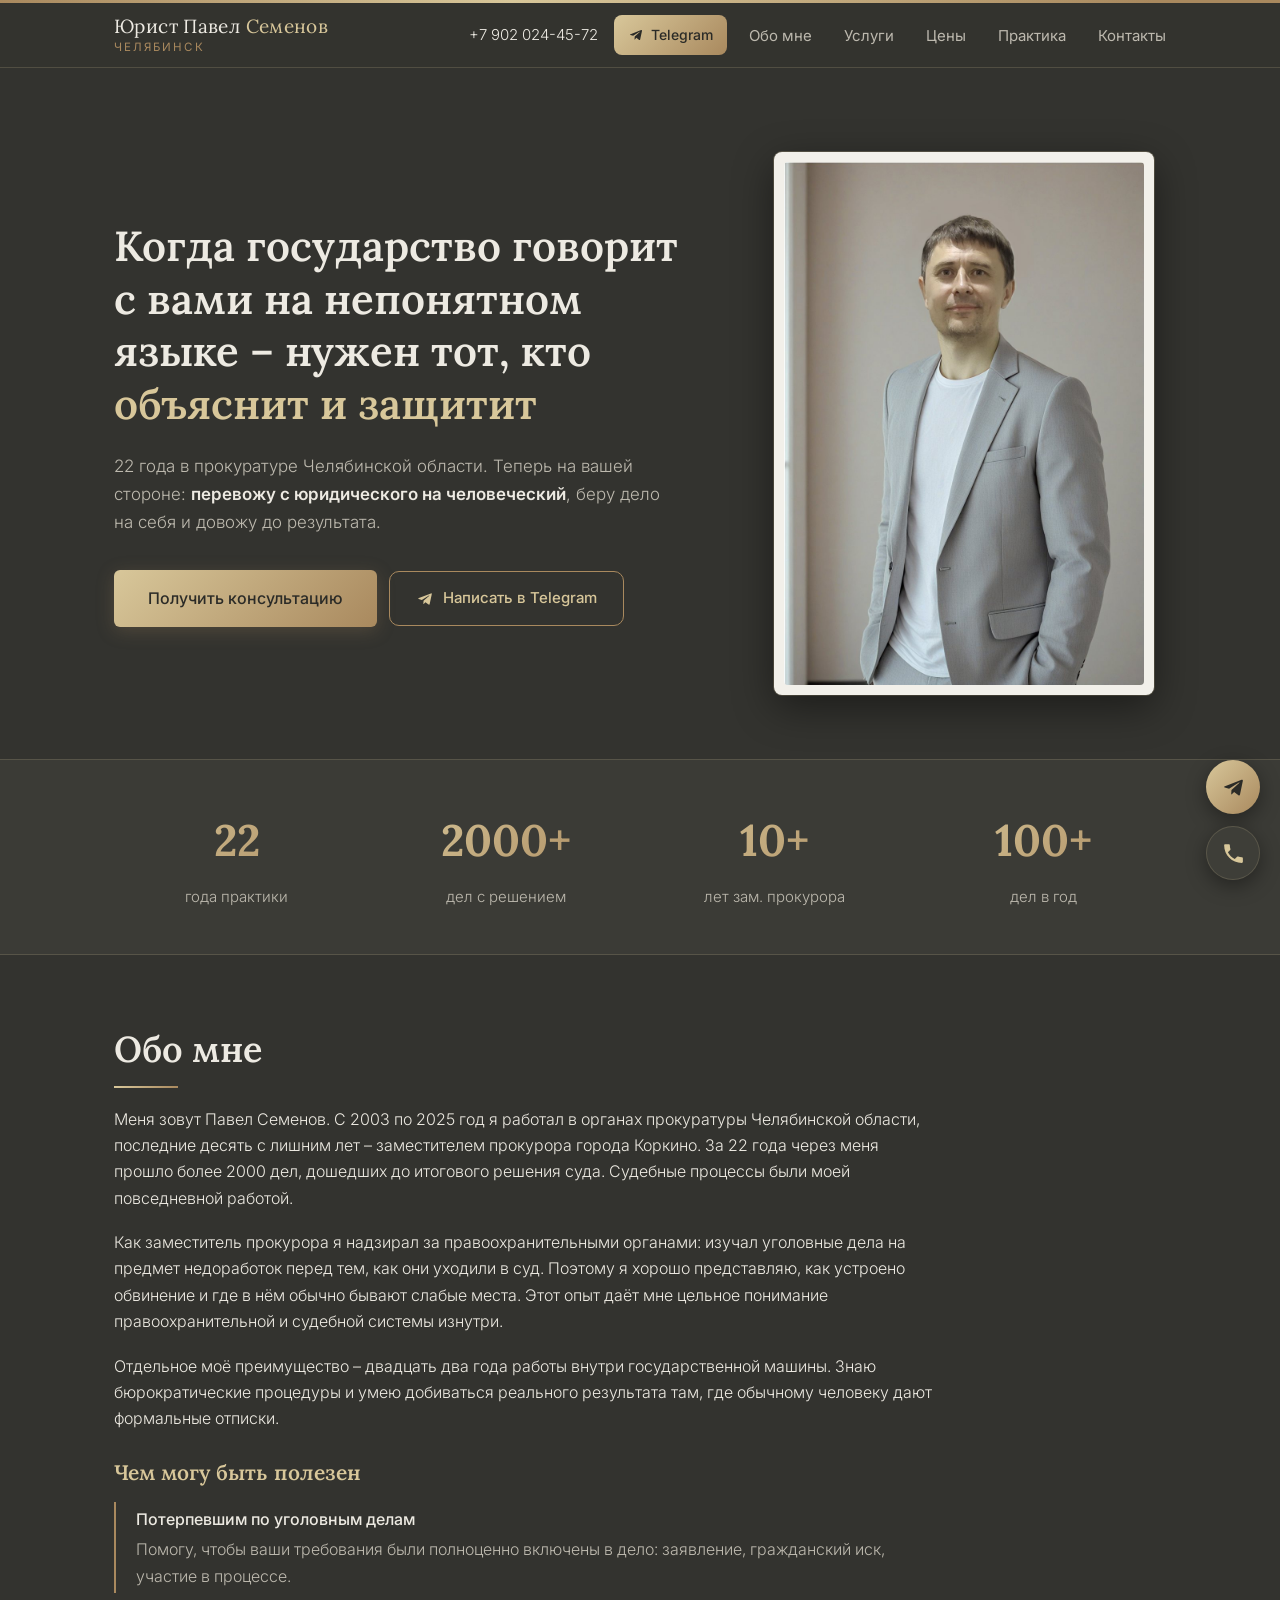
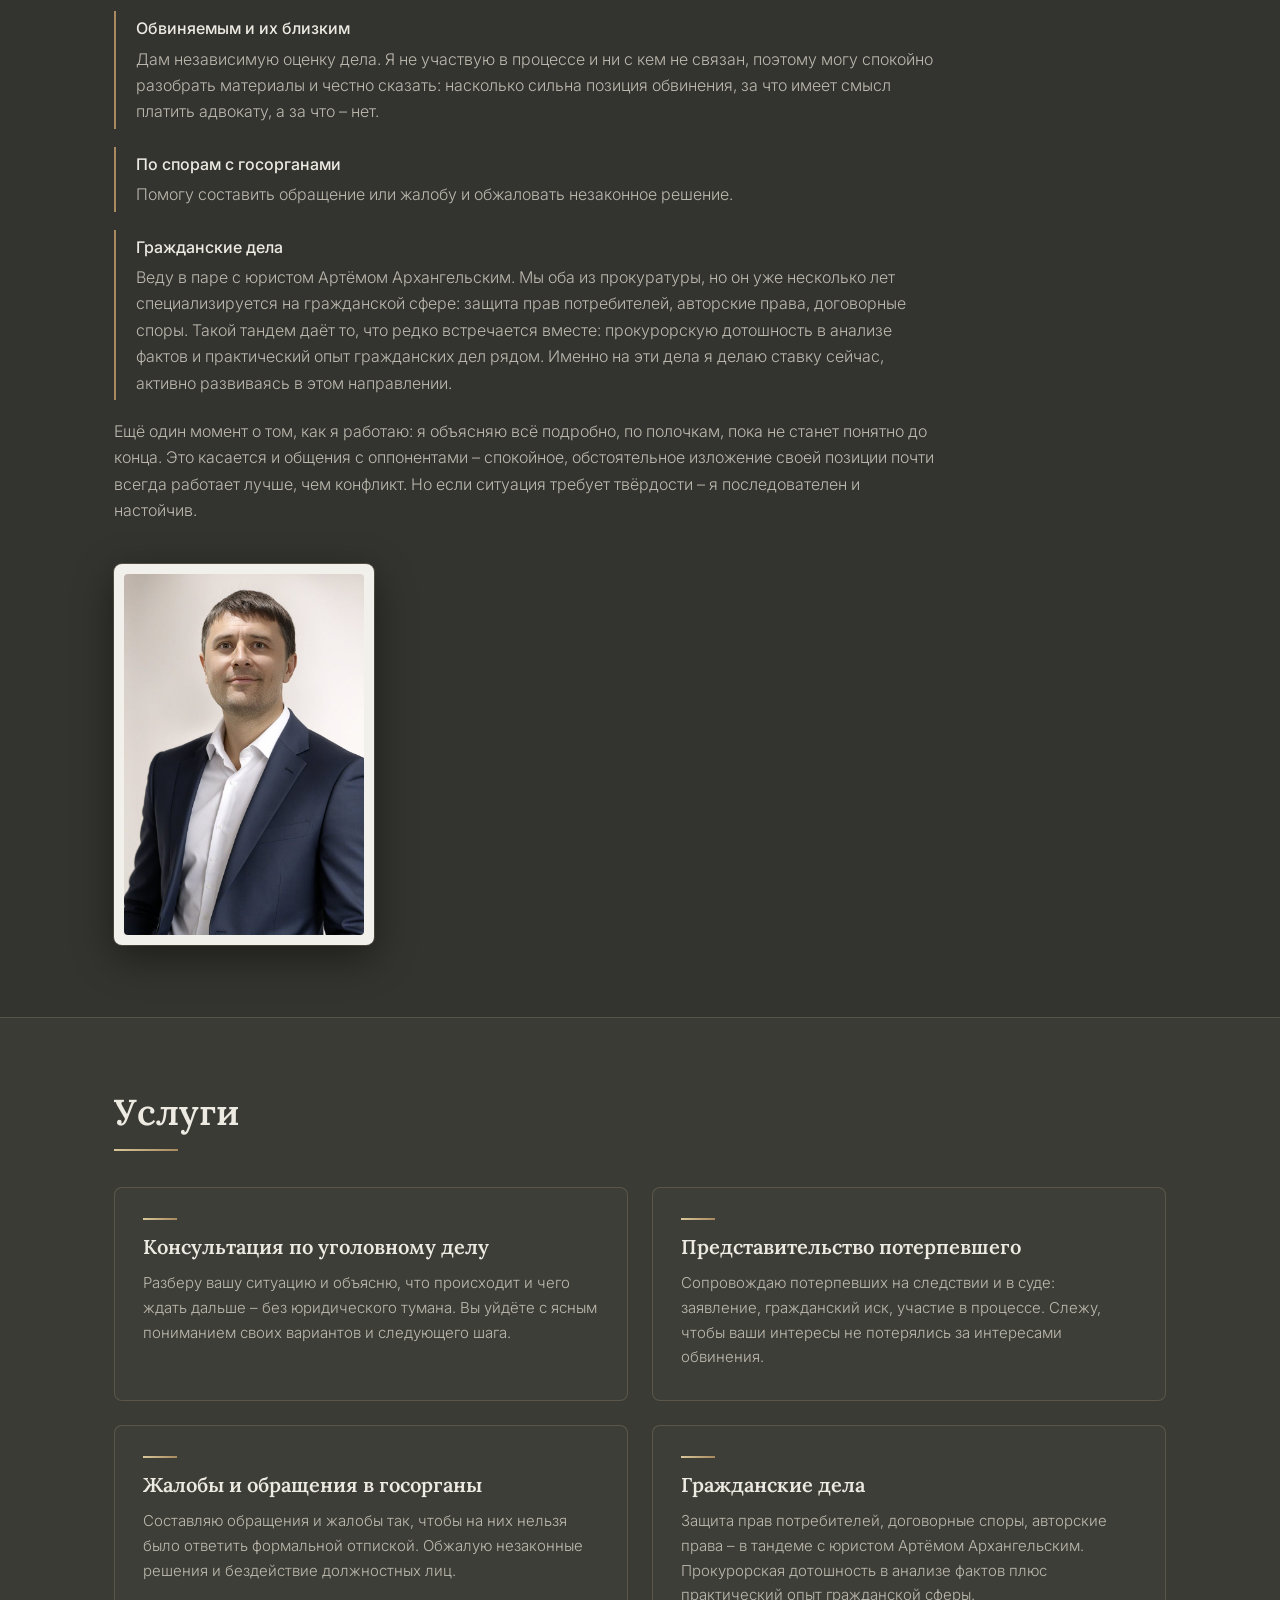
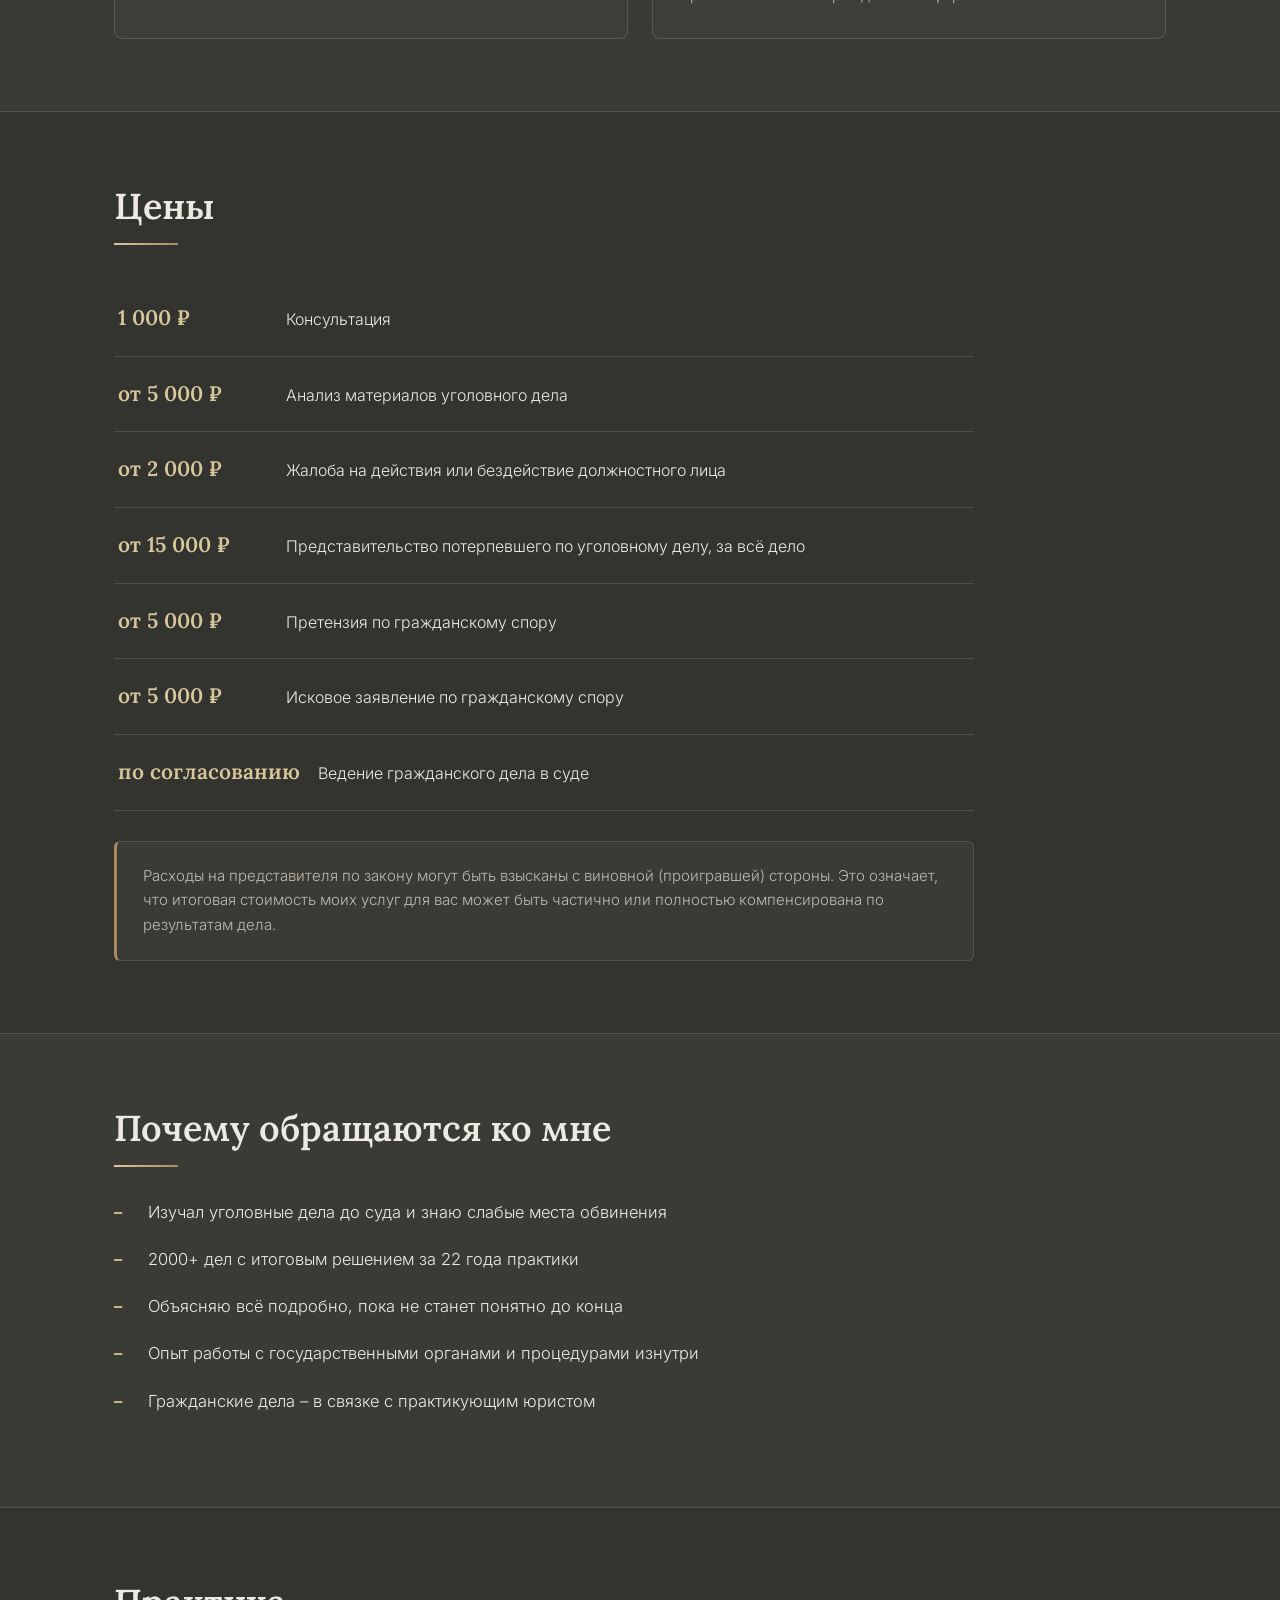
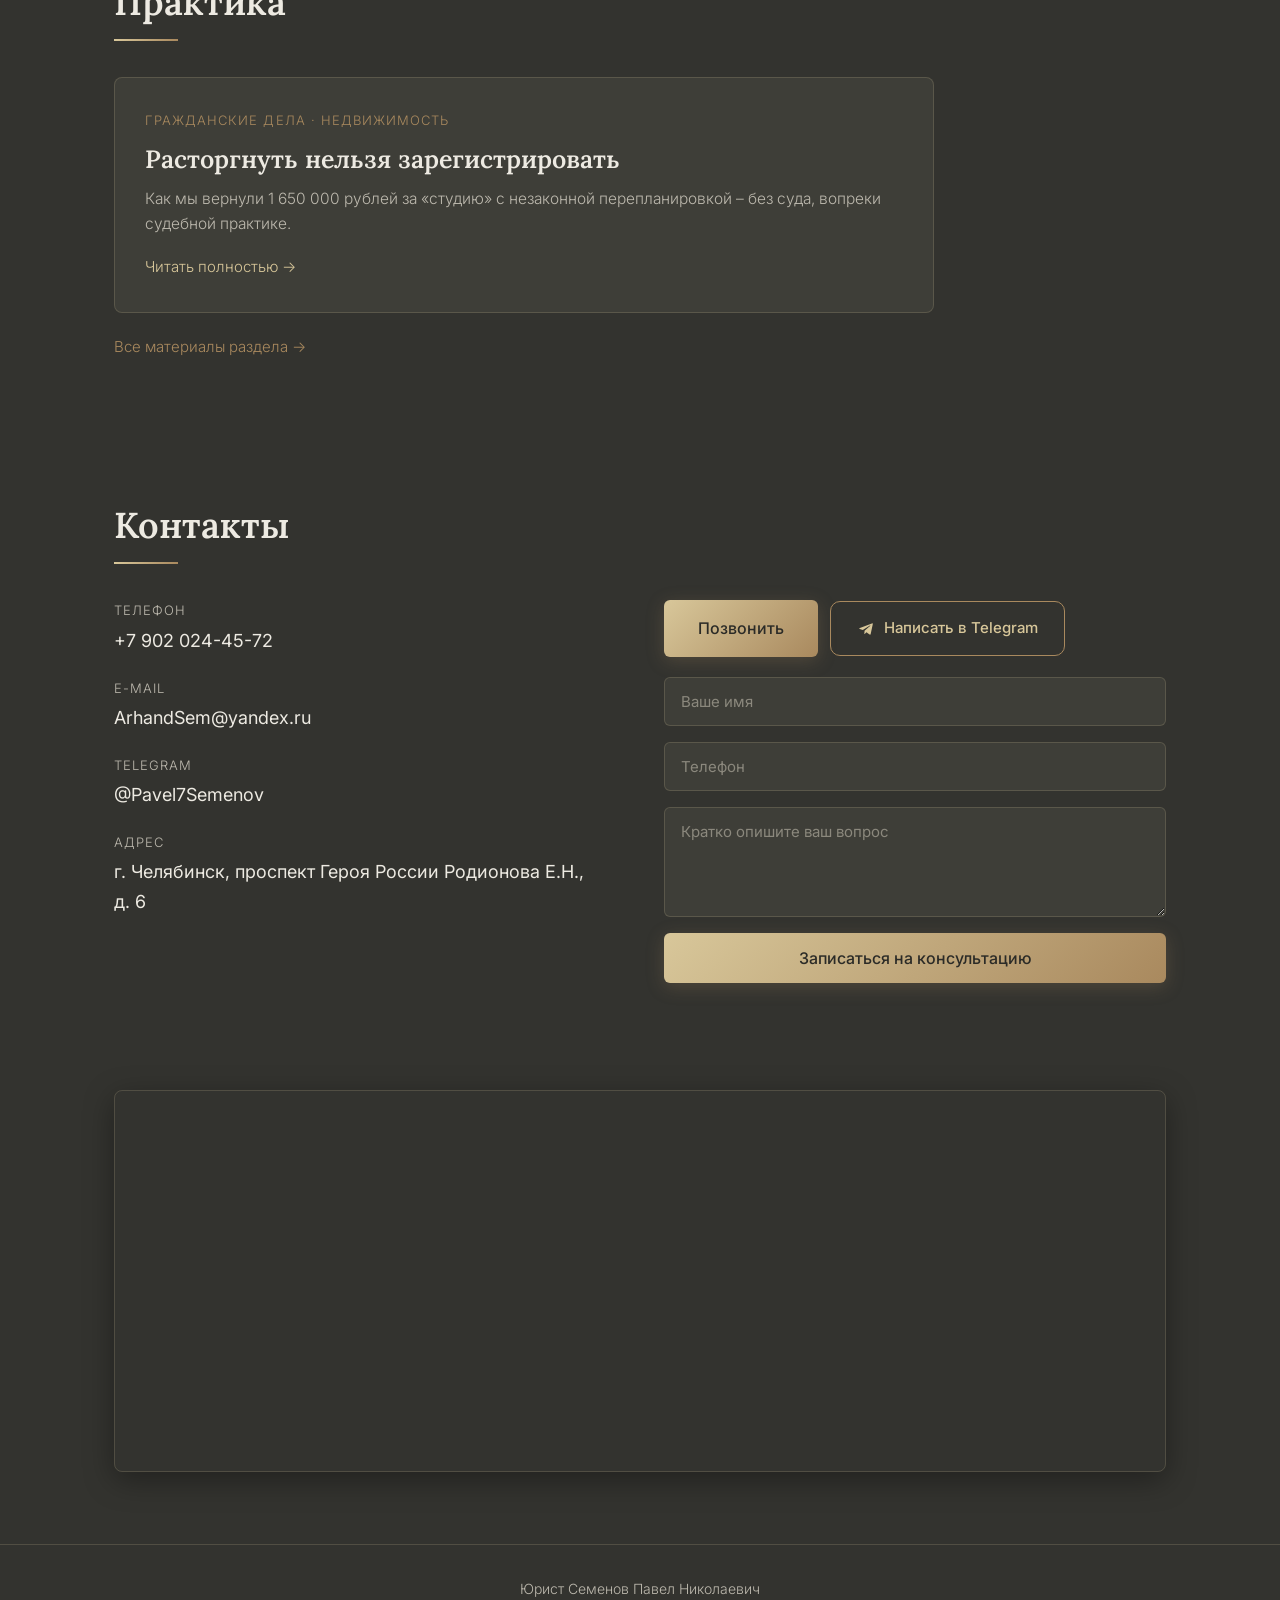
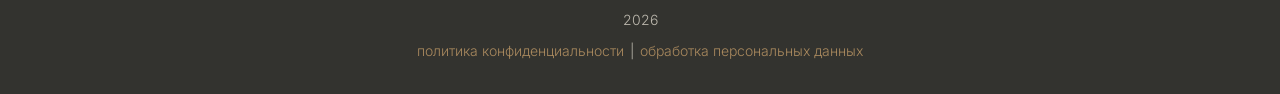
==== commit 835246ec: "Add files via upload" ====
--- a/index.html
+++ b/index.html
@@ -365,13 +365,13 @@
   <div class="wrap">
     <h2>Цены</h2>
     <div class="price-list">
-      <div class="price-row"><span class="amount">2 000 ₽</span><span class="desc">Консультация</span></div>
-      <div class="price-row"><span class="amount">от 7 000 ₽</span><span class="desc">Анализ уголовного дела</span></div>
-      <div class="price-row"><span class="amount">от 5 000 ₽</span><span class="desc">Жалоба на действие/бездействие должностного лица</span></div>
-      <div class="price-row"><span class="amount">от 25 000 ₽</span><span class="desc">Представительство потерпевшего (следствие и суд)</span></div>
-      <div class="price-row"><span class="amount">от 7 000 ₽</span><span class="desc">Претензия (гражданские дела)</span></div>
-      <div class="price-row"><span class="amount">от 7 000 ₽</span><span class="desc">Исковое заявление (гражданские дела)</span></div>
-      <div class="price-row"><span class="amount">по запросу</span><span class="desc">Ведение гражданского дела в суде</span></div>
+      <div class="price-row"><span class="amount">1 000 ₽</span><span class="desc">Консультация</span></div>
+      <div class="price-row"><span class="amount">от 5 000 ₽</span><span class="desc">Анализ материалов уголовного дела</span></div>
+      <div class="price-row"><span class="amount">от 2 000 ₽</span><span class="desc">Жалоба на действия или бездействие должностного лица</span></div>
+      <div class="price-row"><span class="amount">от 15 000 ₽</span><span class="desc">Представительство потерпевшего по уголовному делу, за всё дело</span></div>
+      <div class="price-row"><span class="amount">от 5 000 ₽</span><span class="desc">Претензия по гражданскому спору</span></div>
+      <div class="price-row"><span class="amount">от 5 000 ₽</span><span class="desc">Исковое заявление по гражданскому спору</span></div>
+      <div class="price-row"><span class="amount">по согласованию</span><span class="desc">Ведение гражданского дела в суде</span></div>
     </div>
     <div class="price-note">
       Расходы на представителя по закону могут быть взысканы с виновной (проигравшей) стороны. Это означает, что итоговая стоимость моих услуг для вас может быть частично или полностью компенсирована по результатам дела.
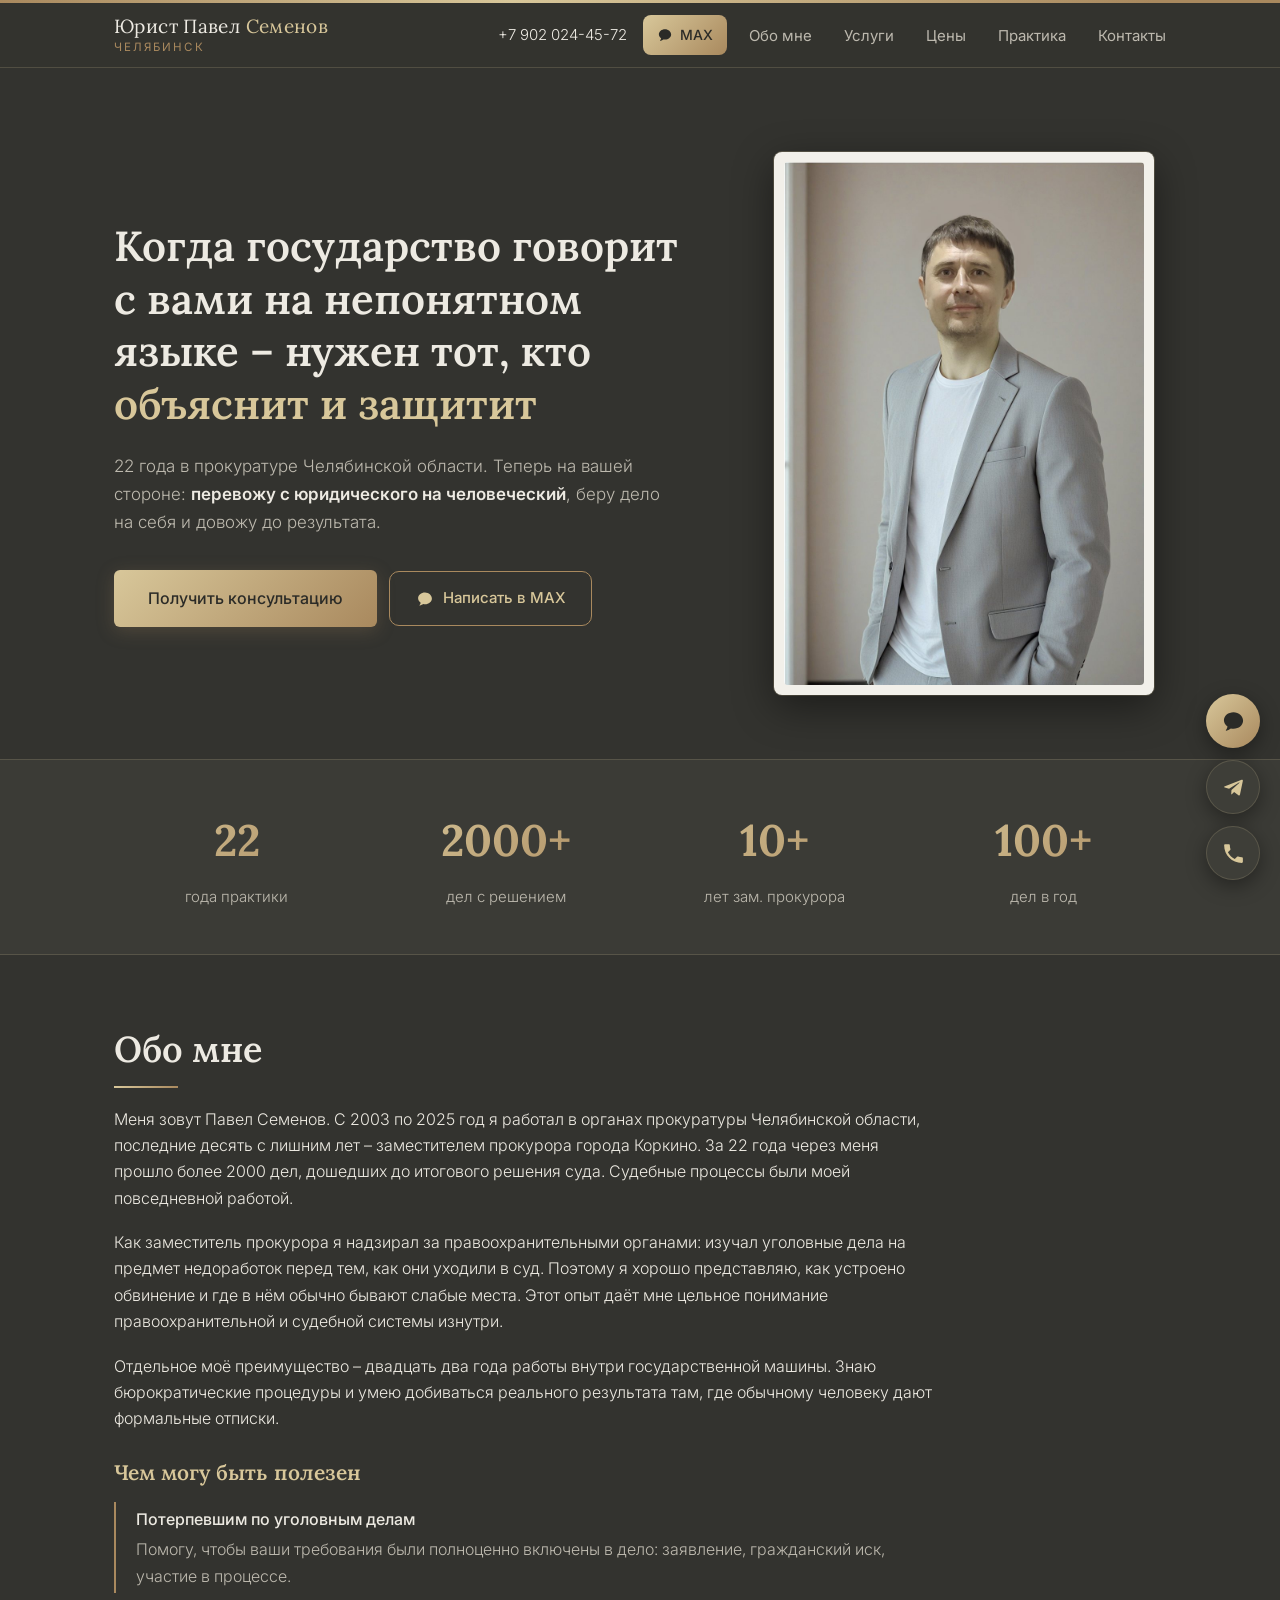
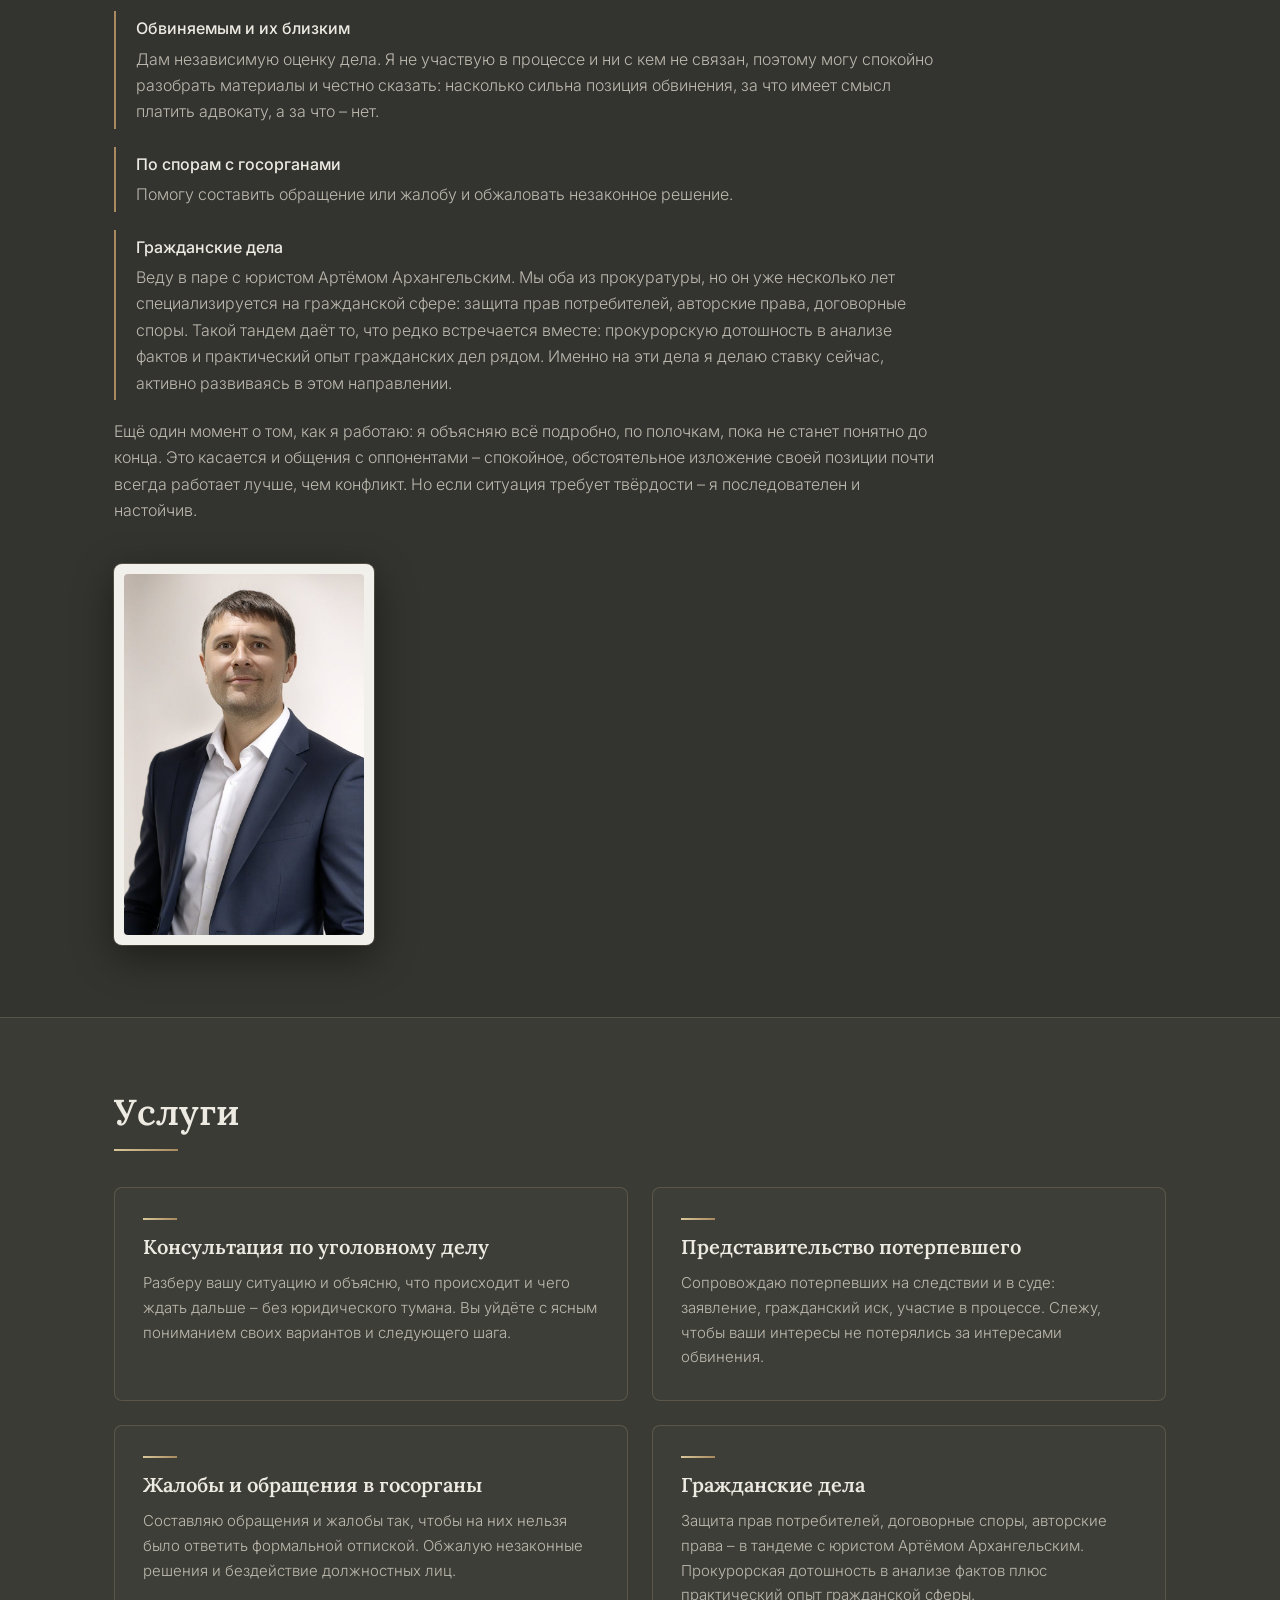
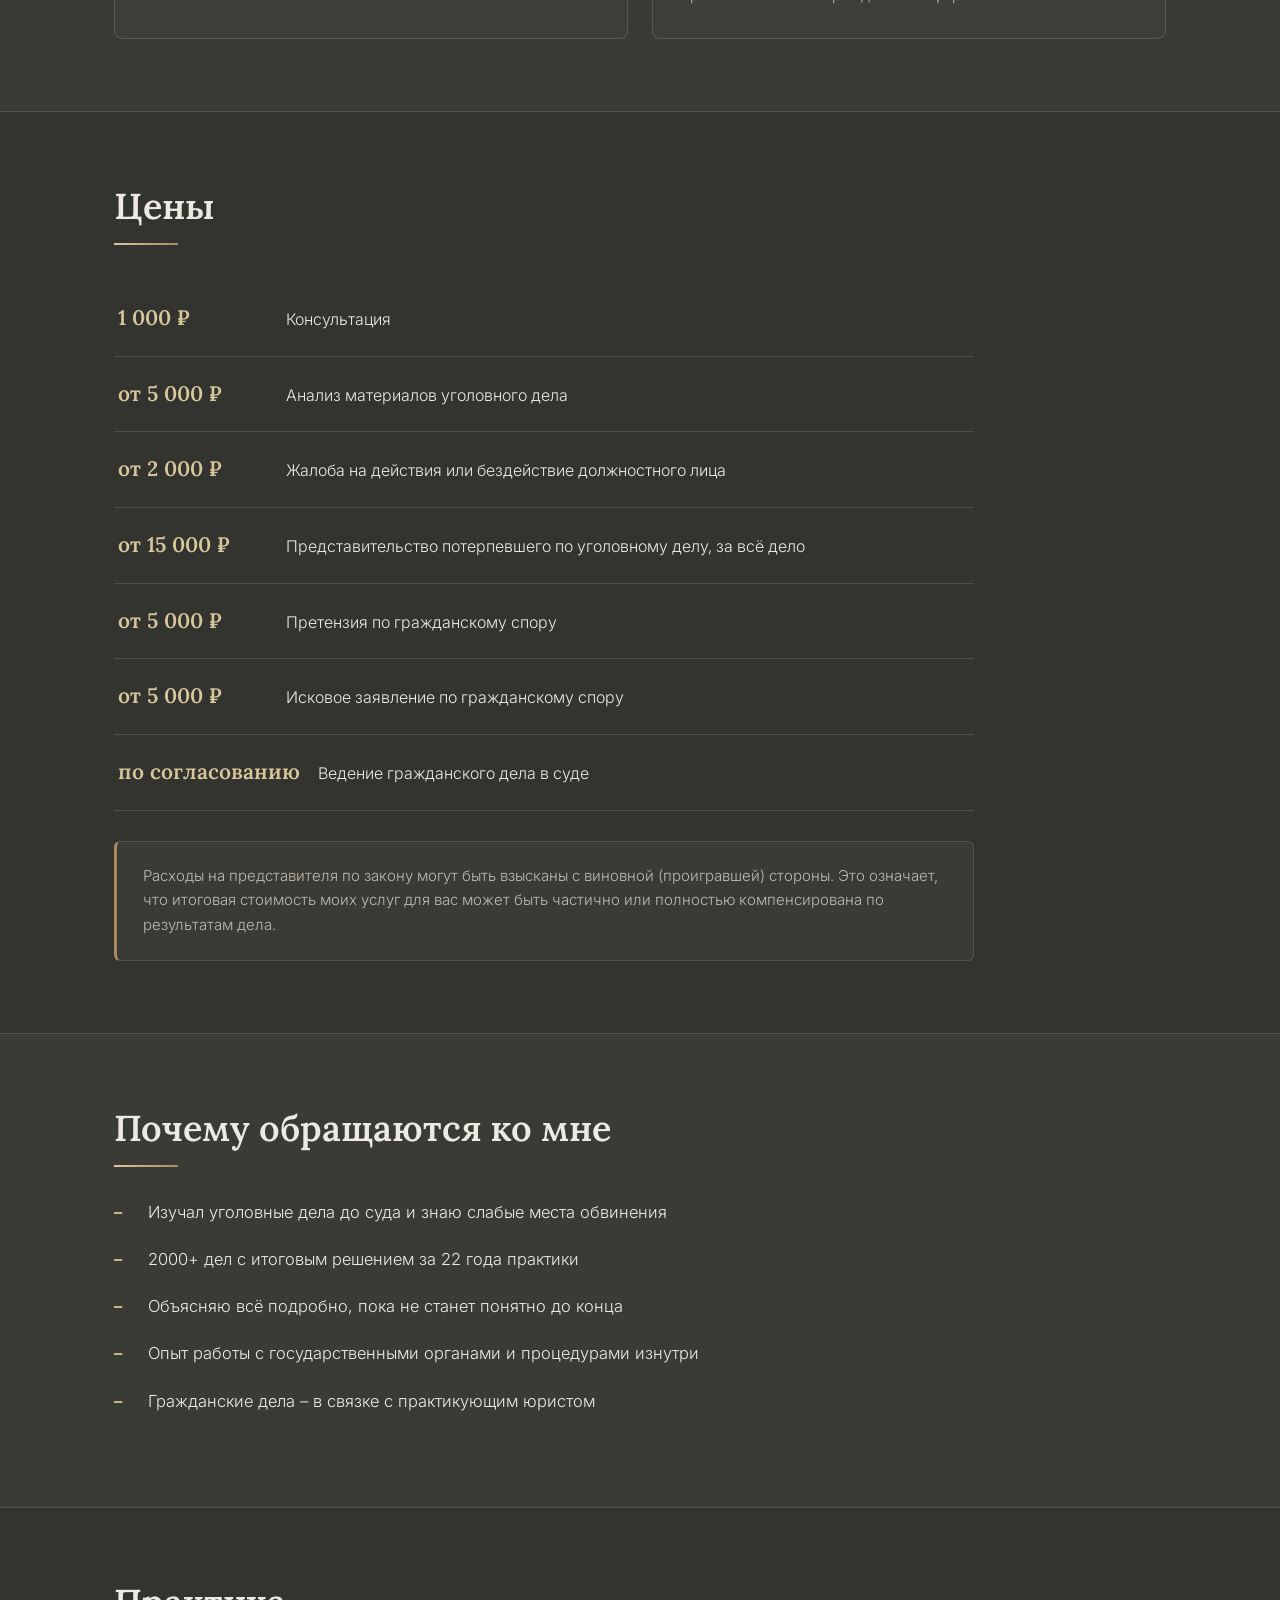
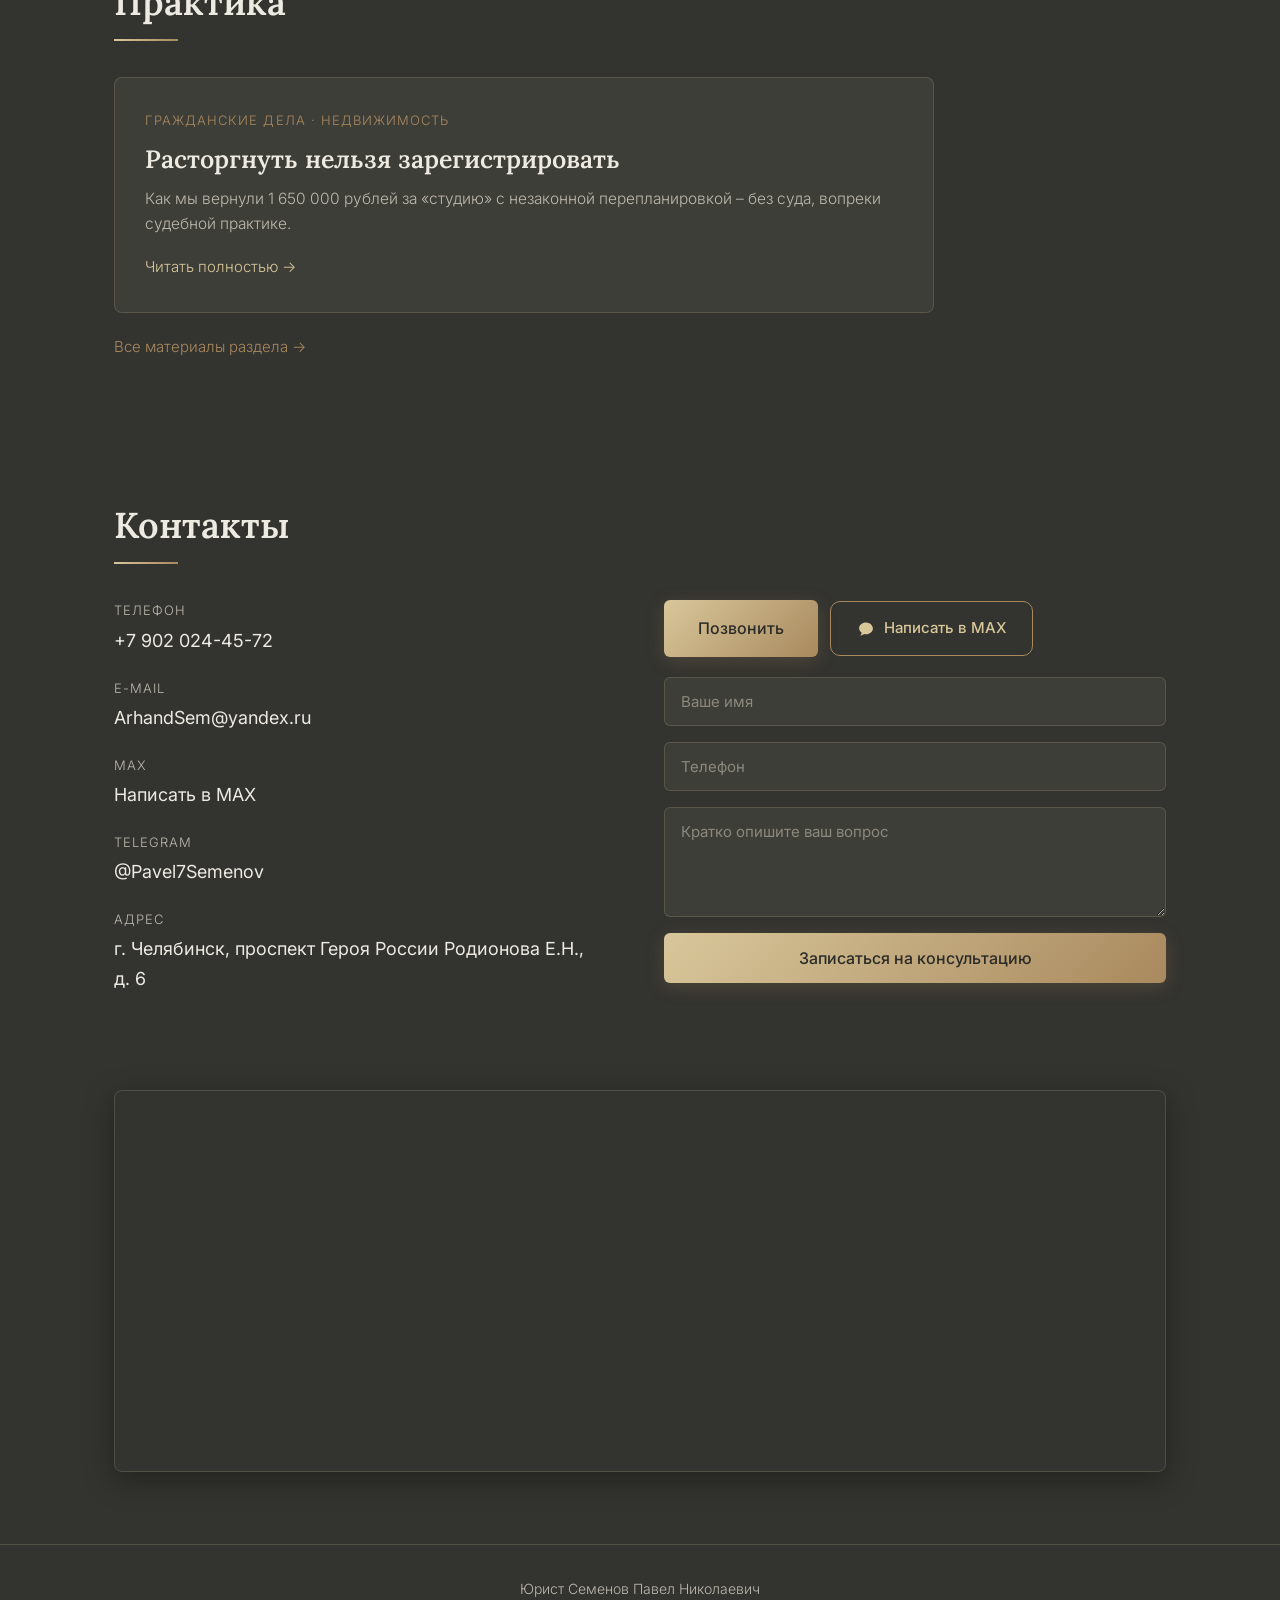
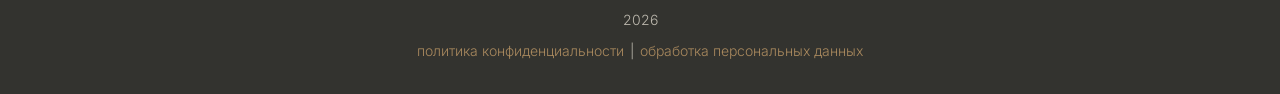
==== commit 54387c2b: "Add files via upload" ====
--- a/index.html
+++ b/index.html
@@ -213,6 +213,8 @@
 
   /* ===== Адаптив ===== */
   @media(max-width:860px){
+    .price-row{flex-direction:column;align-items:flex-start;gap:6px;padding:16px 4px}
+    .price-row .amount{min-width:0;white-space:normal;font-size:19px;line-height:1.25}
     .hero-grid{grid-template-columns:1fr;gap:44px}
     .hero{padding:56px 0 48px;text-align:left}
     .photo-frame{max-width:300px}
@@ -240,7 +242,7 @@
     <a class="logo" href="index.html" style="color:var(--text)"><span class="lname">Юрист Павел <span>Семенов</span></span><span class="city">Челябинск</span></a>
     <div class="head-actions">
       <a class="head-phone" href="tel:+79020244572">+7 902 024-45-72</a>
-      <a class="tg-btn" href="https://t.me/Pavel7Semenov" target="_blank" rel="noopener"><svg viewBox="0 0 24 24" aria-hidden="true"><path d="M9.78 18.65l.28-4.23 7.68-6.92c.34-.31-.07-.46-.52-.19L7.74 13.3 3.64 12c-.88-.25-.89-.86.2-1.3l15.97-6.16c.73-.33 1.43.18 1.15 1.3l-2.72 12.81c-.19.91-.74 1.13-1.5.71L12.6 16.3l-1.99 1.93c-.23.23-.42.42-.83.42z"/></svg><span class="tg-label">Telegram</span></a>
+      <a class="max-btn" href="https://max.ru/u/f9LHodD0cOLCCrY9_pj_1xniiiDjCTFWXwpTUWF1RJoM0THyfDcjr5k86PM" target="_blank" rel="noopener"><svg viewBox="0 0 24 24" aria-hidden="true"><path d="M12 3.2c-5.08 0-9.2 3.44-9.2 7.68 0 2.42 1.34 4.58 3.44 5.98-.16 1-.62 2.34-1.54 3.4-.22.26.02.66.36.56 1.94-.52 3.48-1.44 4.4-2.16.8.16 1.64.26 2.54.26 5.08 0 9.2-3.44 9.2-7.68S17.08 3.2 12 3.2z"/></svg><span class="tg-label">MAX</span></a>
     </div>
     <nav>
       <button class="burger" aria-label="Меню" onclick="document.getElementById('menu').classList.toggle('open')">
@@ -265,7 +267,7 @@
       <p class="sub">22 года в прокуратуре Челябинской области. Теперь на вашей стороне: <strong style="font-weight:600;color:var(--text)">перевожу с юридического на человеческий</strong>, беру дело на себя и довожу до результата.</p>
       <div class="btn-row">
         <a class="btn" href="#contacts">Получить консультацию</a>
-        <a class="btn-tg" href="https://t.me/Pavel7Semenov" target="_blank" rel="noopener"><svg viewBox="0 0 24 24" aria-hidden="true"><path d="M9.78 18.65l.28-4.23 7.68-6.92c.34-.31-.07-.46-.52-.19L7.74 13.3 3.64 12c-.88-.25-.89-.86.2-1.3l15.97-6.16c.73-.33 1.43.18 1.15 1.3l-2.72 12.81c-.19.91-.74 1.13-1.5.71L12.6 16.3l-1.99 1.93c-.23.23-.42.42-.83.42z"/></svg>Написать в Telegram</a>
+        <a class="btn-tg" href="https://max.ru/u/f9LHodD0cOLCCrY9_pj_1xniiiDjCTFWXwpTUWF1RJoM0THyfDcjr5k86PM" target="_blank" rel="noopener"><svg viewBox="0 0 24 24" aria-hidden="true"><path d="M12 3.2c-5.08 0-9.2 3.44-9.2 7.68 0 2.42 1.34 4.58 3.44 5.98-.16 1-.62 2.34-1.54 3.4-.22.26.02.66.36.56 1.94-.52 3.48-1.44 4.4-2.16.8.16 1.64.26 2.54.26 5.08 0 9.2-3.44 9.2-7.68S17.08 3.2 12 3.2z"/></svg>Написать в MAX</a>
       </div>
     </div>
     <div>
@@ -422,6 +424,10 @@
           <a href="mailto:ArhandSem@yandex.ru">ArhandSem@yandex.ru</a>
         </div>
         <div class="contact-item">
+          <div class="label">MAX</div>
+          <a href="https://max.ru/u/f9LHodD0cOLCCrY9_pj_1xniiiDjCTFWXwpTUWF1RJoM0THyfDcjr5k86PM" target="_blank" rel="noopener">Написать в MAX</a>
+        </div>
+        <div class="contact-item">
           <div class="label">Telegram</div>
           <a href="https://t.me/Pavel7Semenov" target="_blank" rel="noopener">@Pavel7Semenov</a>
         </div>
@@ -433,7 +439,7 @@
       <div>
         <div class="btn-row" style="margin-bottom:20px">
           <a class="btn" href="tel:+79020244572">Позвонить</a>
-          <a class="btn-tg" href="https://t.me/Pavel7Semenov" target="_blank" rel="noopener"><svg viewBox="0 0 24 24" aria-hidden="true"><path d="M9.78 18.65l.28-4.23 7.68-6.92c.34-.31-.07-.46-.52-.19L7.74 13.3 3.64 12c-.88-.25-.89-.86.2-1.3l15.97-6.16c.73-.33 1.43.18 1.15 1.3l-2.72 12.81c-.19.91-.74 1.13-1.5.71L12.6 16.3l-1.99 1.93c-.23.23-.42.42-.83.42z"/></svg>Написать в Telegram</a>
+          <a class="btn-tg" href="https://max.ru/u/f9LHodD0cOLCCrY9_pj_1xniiiDjCTFWXwpTUWF1RJoM0THyfDcjr5k86PM" target="_blank" rel="noopener"><svg viewBox="0 0 24 24" aria-hidden="true"><path d="M12 3.2c-5.08 0-9.2 3.44-9.2 7.68 0 2.42 1.34 4.58 3.44 5.98-.16 1-.62 2.34-1.54 3.4-.22.26.02.66.36.56 1.94-.52 3.48-1.44 4.4-2.16.8.16 1.64.26 2.54.26 5.08 0 9.2-3.44 9.2-7.68S17.08 3.2 12 3.2z"/></svg>Написать в MAX</a>
         </div>
         <form id="lead-form" onsubmit="sendForm(event)">
           <input type="hidden" name="access_key" value="257a3a60-2cca-4b23-a17d-50a4df87edbf">
@@ -497,6 +503,7 @@
 
 
 <div class="float-contact">
+  <a class="float-max" href="https://max.ru/u/f9LHodD0cOLCCrY9_pj_1xniiiDjCTFWXwpTUWF1RJoM0THyfDcjr5k86PM" target="_blank" rel="noopener" aria-label="Написать в MAX" title="Написать в MAX"><svg viewBox="0 0 24 24" aria-hidden="true"><path d="M12 3.2c-5.08 0-9.2 3.44-9.2 7.68 0 2.42 1.34 4.58 3.44 5.98-.16 1-.62 2.34-1.54 3.4-.22.26.02.66.36.56 1.94-.52 3.48-1.44 4.4-2.16.8.16 1.64.26 2.54.26 5.08 0 9.2-3.44 9.2-7.68S17.08 3.2 12 3.2z"/></svg></a>
   <a class="float-tg" href="https://t.me/Pavel7Semenov" target="_blank" rel="noopener" aria-label="Написать в Telegram" title="Написать в Telegram"><svg viewBox="0 0 24 24" aria-hidden="true"><path d="M9.78 18.65l.28-4.23 7.68-6.92c.34-.31-.07-.46-.52-.19L7.74 13.3 3.64 12c-.88-.25-.89-.86.2-1.3l15.97-6.16c.73-.33 1.43.18 1.15 1.3l-2.72 12.81c-.19.91-.74 1.13-1.5.71L12.6 16.3l-1.99 1.93c-.23.23-.42.42-.83.42z"/></svg></a>
   <a class="float-tel" href="tel:+79020244572" aria-label="Позвонить" title="Позвонить"><svg viewBox="0 0 24 24" aria-hidden="true"><path d="M6.62 10.79c1.44 2.83 3.76 5.14 6.59 6.59l2.2-2.2c.27-.27.67-.36 1.02-.24 1.12.37 2.33.57 3.57.57.55 0 1 .45 1 1V20c0 .55-.45 1-1 1-9.39 0-17-7.61-17-17 0-.55.45-1 1-1h3.5c.55 0 1 .45 1 1 0 1.25.2 2.45.57 3.57.11.35.03.74-.25 1.02l-2.2 2.2z"/></svg></a>
 </div>
--- a/styles.css
+++ b/styles.css
@@ -47,11 +47,11 @@
 .head-actions{display:flex;align-items:center;gap:16px;margin-left:auto;margin-right:22px}
 .head-phone{font-family:var(--sans);font-size:15px;color:var(--text);white-space:nowrap;transition:color .2s}
 .head-phone:hover{color:var(--brass-light)}
-.tg-btn{display:inline-flex;align-items:center;gap:7px;padding:8px 14px;border-radius:8px;
+.tg-btn,.max-btn{display:inline-flex;align-items:center;gap:7px;padding:8px 14px;border-radius:8px;
   background:linear-gradient(135deg,var(--brass-light),var(--brass-deep));color:#2B2B27;
   font-family:var(--sans);font-size:14px;font-weight:500;transition:transform .2s,box-shadow .2s}
-.tg-btn:hover{transform:translateY(-2px);box-shadow:0 6px 18px rgba(0,0,0,.28);color:#2B2B27}
-.tg-btn svg{width:16px;height:16px;fill:currentColor;flex:none}
+.tg-btn:hover,.max-btn:hover{transform:translateY(-2px);box-shadow:0 6px 18px rgba(0,0,0,.28);color:#2B2B27}
+.tg-btn svg,.max-btn svg{width:16px;height:16px;fill:currentColor;flex:none}
 
 /* ==== кнопка Telegram в тексте ==== */
 .btn-row{display:flex;flex-wrap:wrap;gap:12px;align-items:center}
@@ -66,7 +66,8 @@
 .float-contact a{width:54px;height:54px;border-radius:50%;display:flex;align-items:center;justify-content:center;
   box-shadow:0 6px 20px rgba(0,0,0,.38);transition:transform .2s}
 .float-contact a:hover{transform:scale(1.08)}
-.float-tg{background:linear-gradient(135deg,var(--brass-light),var(--brass-deep));color:#2B2B27}
+.float-max{background:linear-gradient(135deg,var(--brass-light),var(--brass-deep));color:#2B2B27}
+.float-tg{background:var(--bg-card);border:1px solid var(--line);color:var(--brass-light)}
 .float-tel{background:var(--bg-card);border:1px solid var(--line);color:var(--brass-light)}
 .float-contact svg{width:25px;height:25px;fill:currentColor}
 
@@ -79,8 +80,8 @@
 @media(max-width:860px){
   .head-phone{display:none}
   .head-actions{margin-right:14px;gap:10px}
-  .tg-btn .tg-label{display:none}
-  .tg-btn{padding:9px 11px}
+  .tg-btn .tg-label,.max-btn .tg-label{display:none}
+  .tg-btn,.max-btn{padding:9px 11px}
   .float-contact{right:14px;bottom:14px;gap:10px}
   .float-contact a{width:48px;height:48px}
   .float-contact svg{width:22px;height:22px}
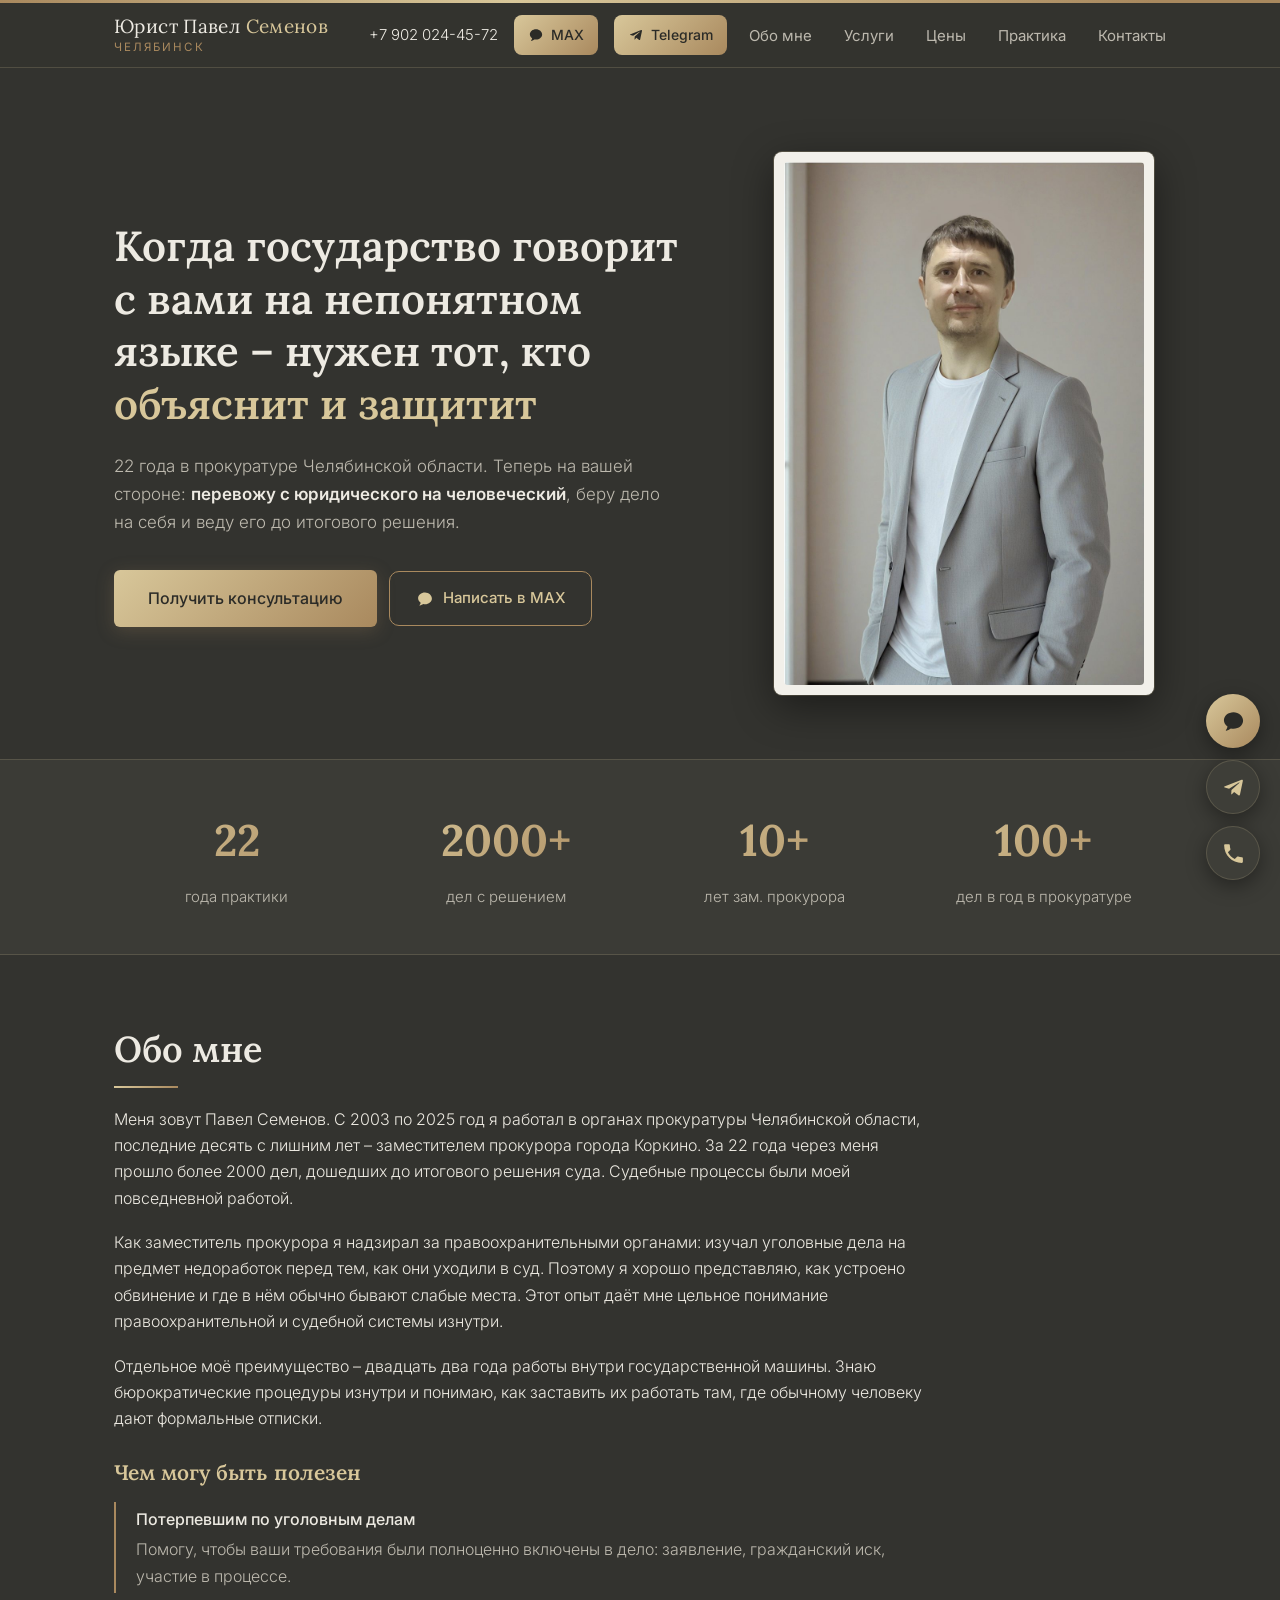
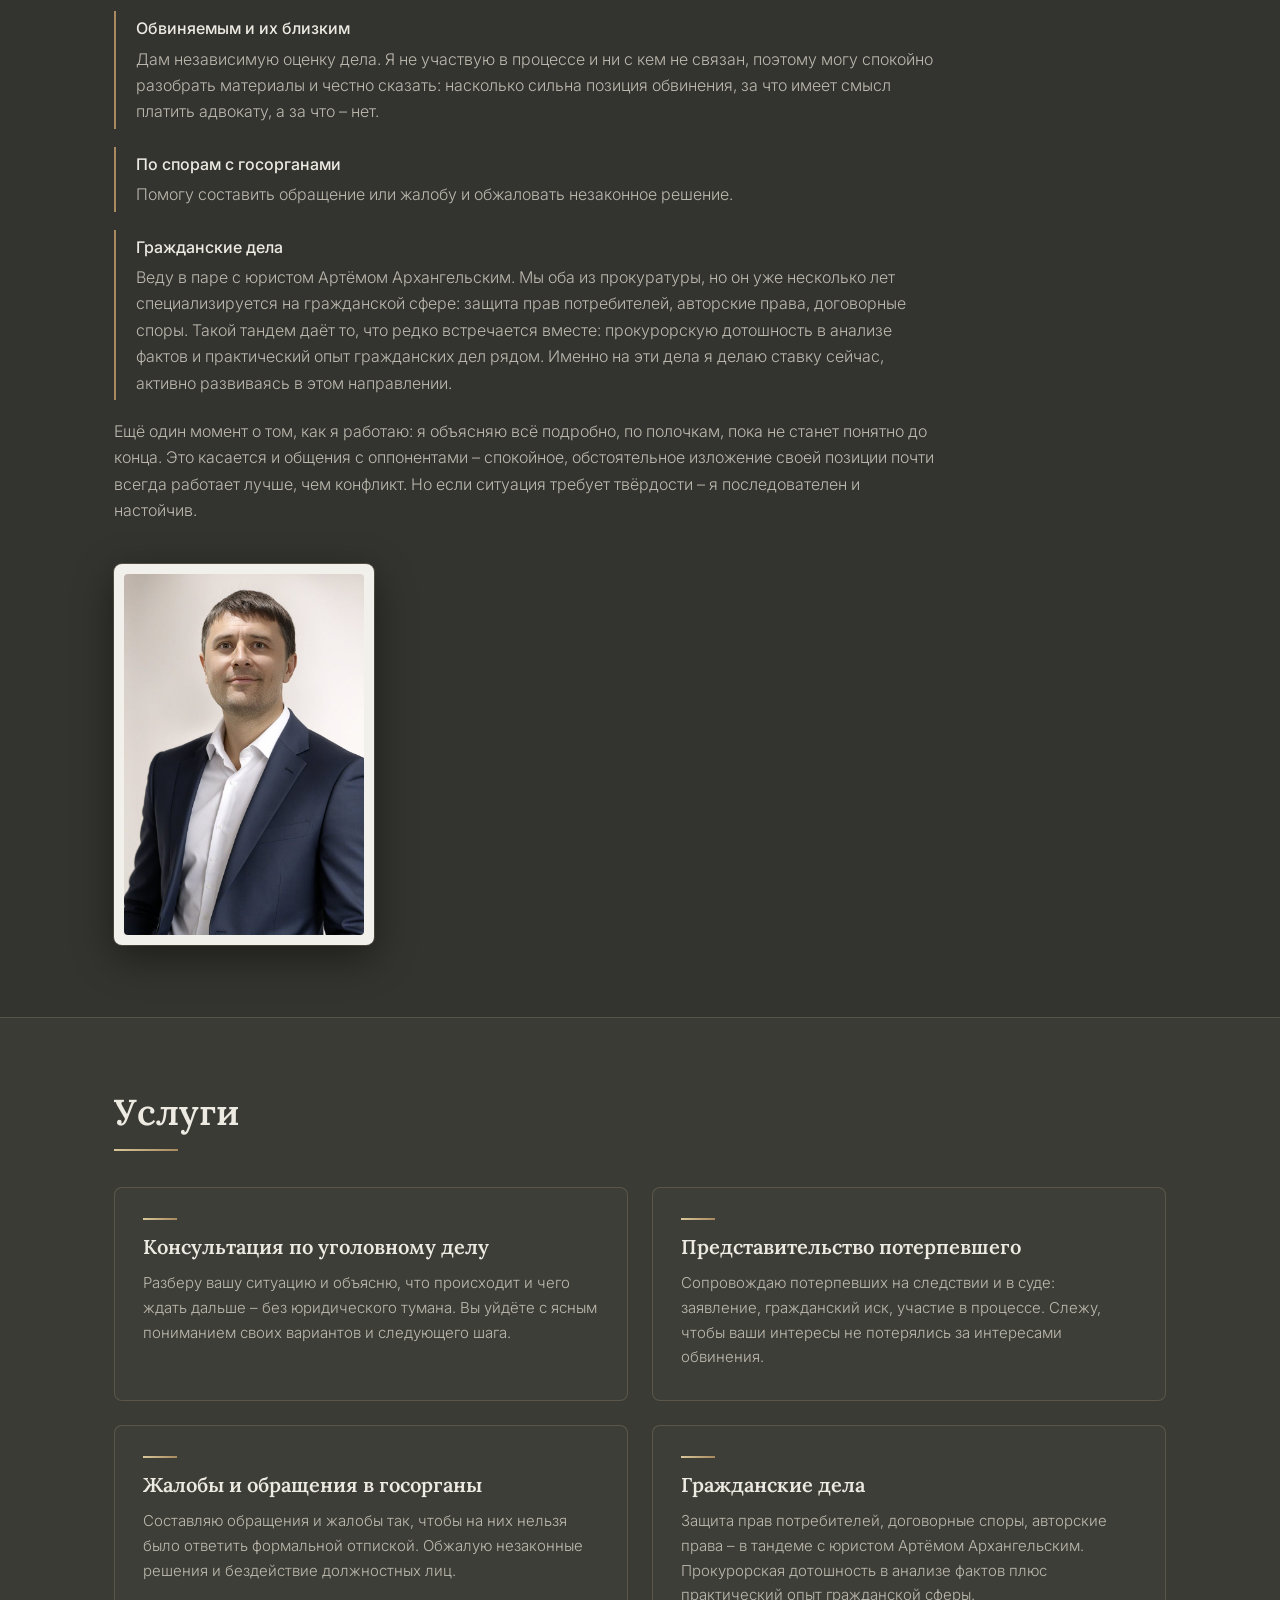
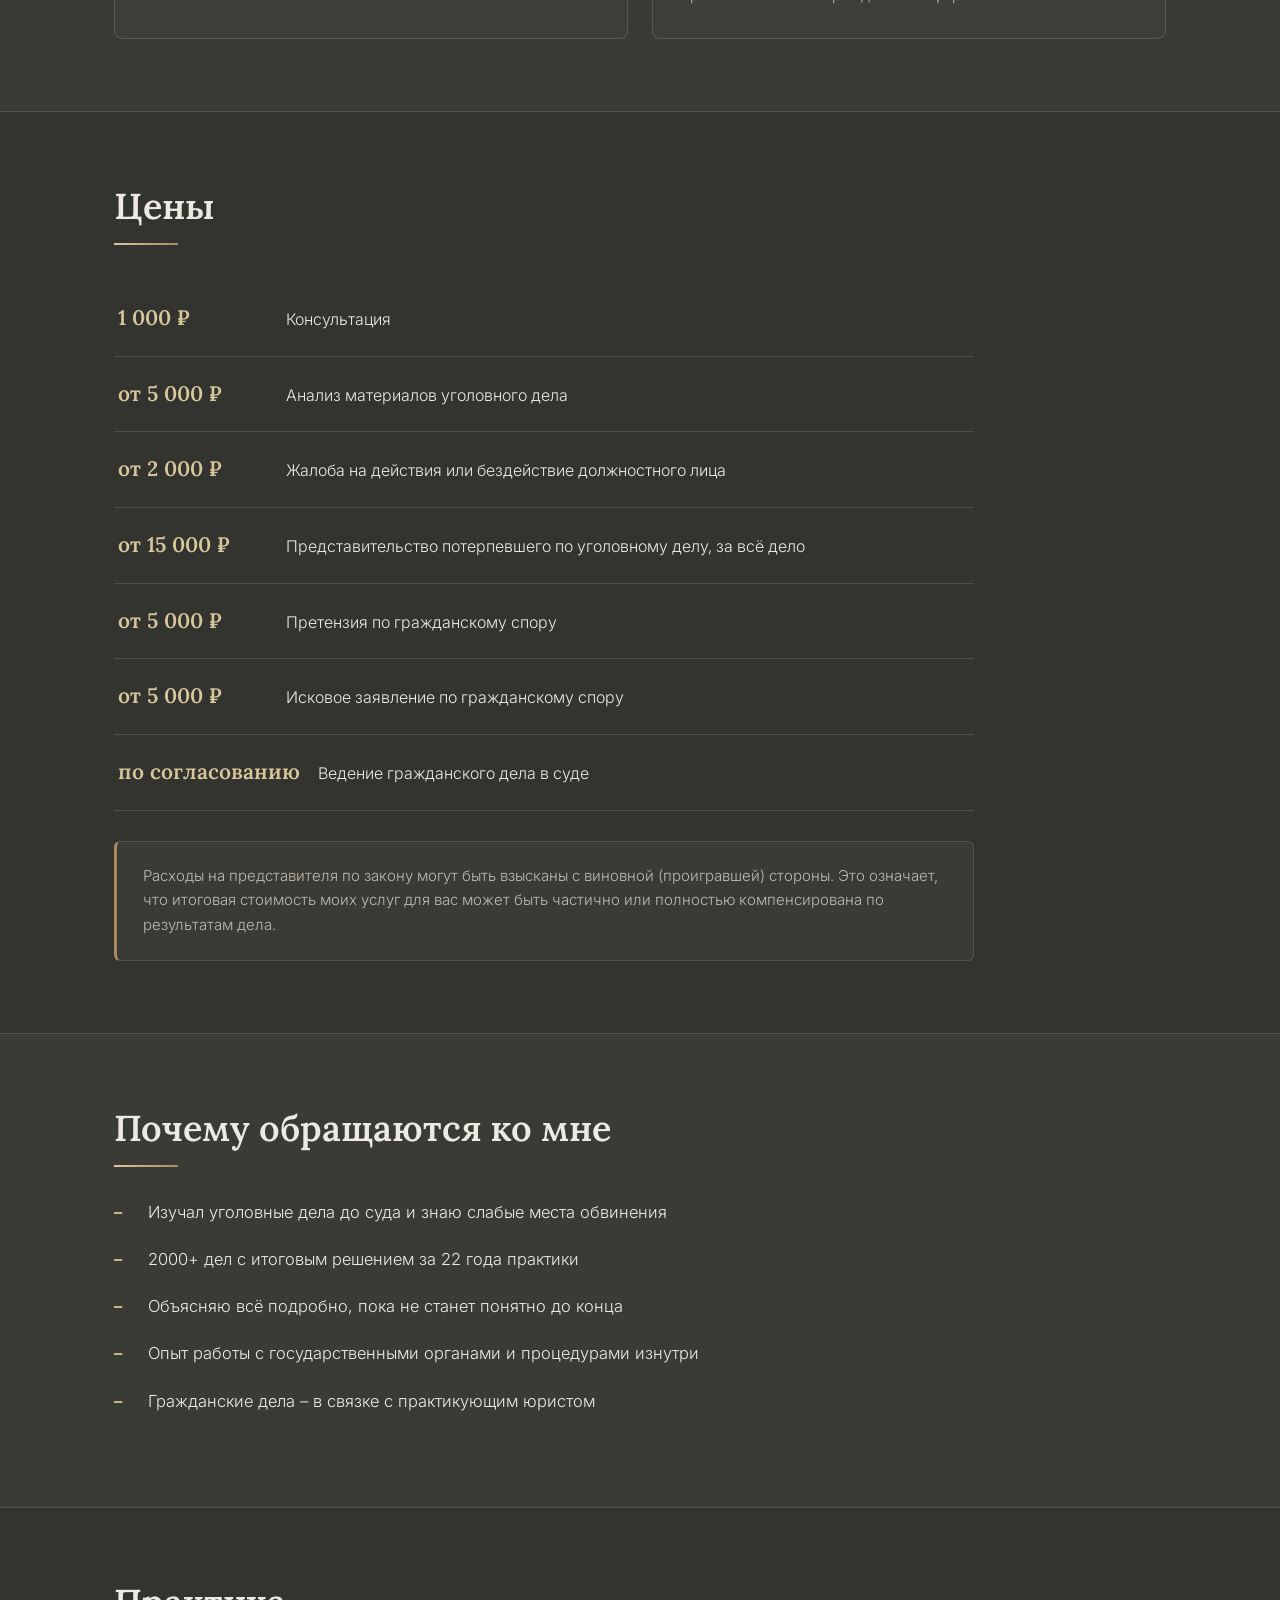
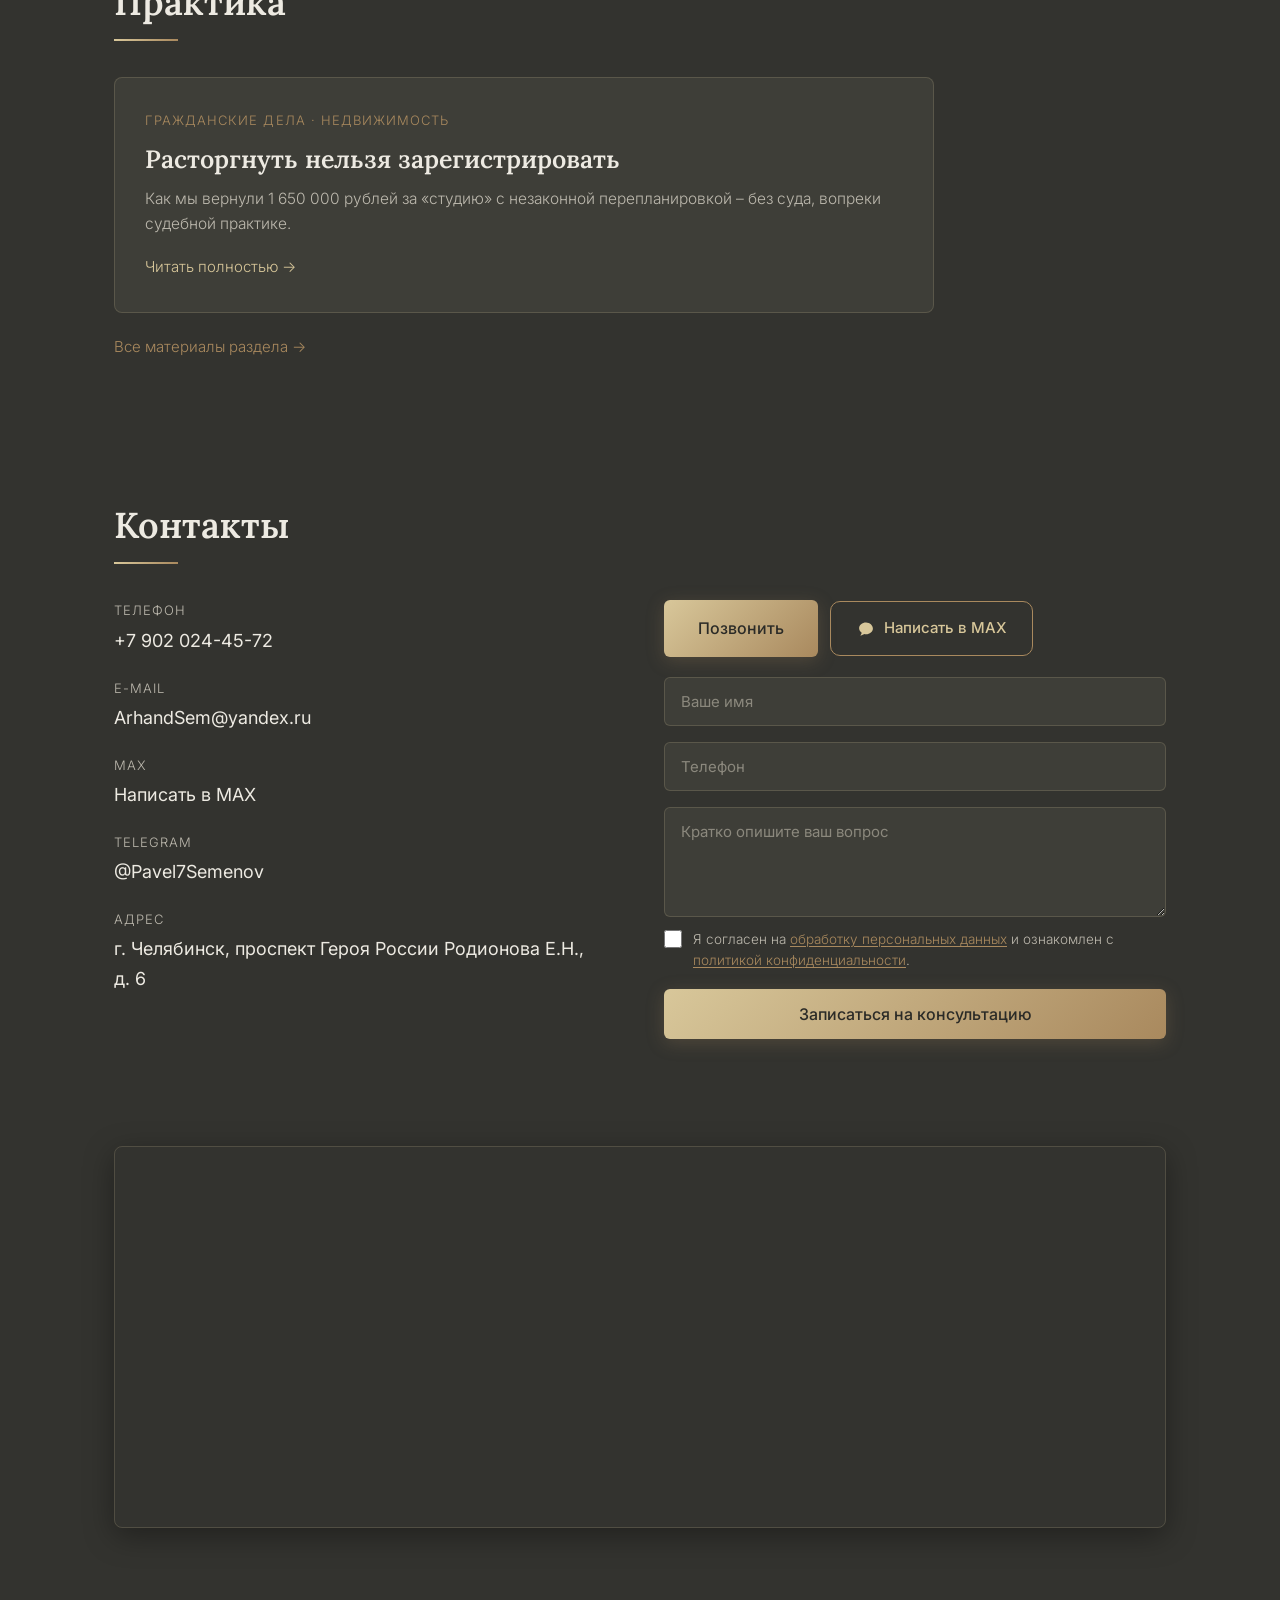
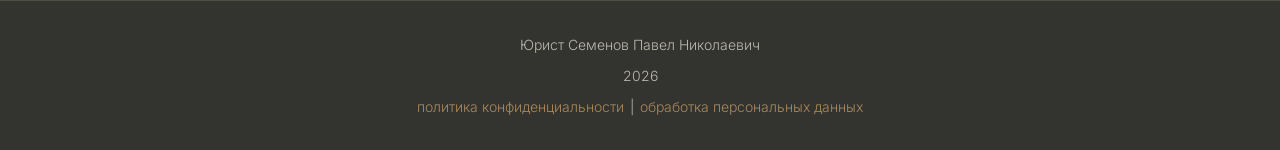
==== commit 916303fd: "Add files via upload" ====
--- a/index.html
+++ b/index.html
@@ -243,6 +243,7 @@
     <div class="head-actions">
       <a class="head-phone" href="tel:+79020244572">+7 902 024-45-72</a>
       <a class="max-btn" href="https://max.ru/u/f9LHodD0cOLCCrY9_pj_1xniiiDjCTFWXwpTUWF1RJoM0THyfDcjr5k86PM" target="_blank" rel="noopener"><svg viewBox="0 0 24 24" aria-hidden="true"><path d="M12 3.2c-5.08 0-9.2 3.44-9.2 7.68 0 2.42 1.34 4.58 3.44 5.98-.16 1-.62 2.34-1.54 3.4-.22.26.02.66.36.56 1.94-.52 3.48-1.44 4.4-2.16.8.16 1.64.26 2.54.26 5.08 0 9.2-3.44 9.2-7.68S17.08 3.2 12 3.2z"/></svg><span class="tg-label">MAX</span></a>
+      <a class="tg-btn" href="https://t.me/Pavel7Semenov" target="_blank" rel="noopener"><svg viewBox="0 0 24 24" aria-hidden="true"><path d="M9.78 18.65l.28-4.23 7.68-6.92c.34-.31-.07-.46-.52-.19L7.74 13.3 3.64 12c-.88-.25-.89-.86.2-1.3l15.97-6.16c.73-.33 1.43.18 1.15 1.3l-2.72 12.81c-.19.91-.74 1.13-1.5.71L12.6 16.3l-1.99 1.93c-.23.23-.42.42-.83.42z"/></svg><span class="tg-label">Telegram</span></a>
     </div>
     <nav>
       <button class="burger" aria-label="Меню" onclick="document.getElementById('menu').classList.toggle('open')">
@@ -264,7 +265,7 @@
   <div class="wrap hero-grid">
     <div>
       <h1>Когда государство говорит с&nbsp;вами на&nbsp;непонятном языке&nbsp;– нужен тот, кто <em>объяснит и&nbsp;защитит</em></h1>
-      <p class="sub">22 года в прокуратуре Челябинской области. Теперь на вашей стороне: <strong style="font-weight:600;color:var(--text)">перевожу с юридического на человеческий</strong>, беру дело на себя и довожу до результата.</p>
+      <p class="sub">22 года в прокуратуре Челябинской области. Теперь на вашей стороне: <strong style="font-weight:600;color:var(--text)">перевожу с юридического на человеческий</strong>, беру дело на себя и веду его до итогового решения.</p>
       <div class="btn-row">
         <a class="btn" href="#contacts">Получить консультацию</a>
         <a class="btn-tg" href="https://max.ru/u/f9LHodD0cOLCCrY9_pj_1xniiiDjCTFWXwpTUWF1RJoM0THyfDcjr5k86PM" target="_blank" rel="noopener"><svg viewBox="0 0 24 24" aria-hidden="true"><path d="M12 3.2c-5.08 0-9.2 3.44-9.2 7.68 0 2.42 1.34 4.58 3.44 5.98-.16 1-.62 2.34-1.54 3.4-.22.26.02.66.36.56 1.94-.52 3.48-1.44 4.4-2.16.8.16 1.64.26 2.54.26 5.08 0 9.2-3.44 9.2-7.68S17.08 3.2 12 3.2z"/></svg>Написать в MAX</a>
@@ -289,7 +290,7 @@
     <div class="stat"><b>22</b><span>года практики</span></div>
     <div class="stat"><b>2000+</b><span>дел с решением</span></div>
     <div class="stat"><b>10+</b><span>лет зам. прокурора</span></div>
-    <div class="stat"><b>100+</b><span>дел в год</span></div>
+    <div class="stat"><b>100+</b><span>дел в год в прокуратуре</span></div>
   </div>
 </section>
 
@@ -299,7 +300,7 @@
     <h2>Обо мне</h2>
     <p>Меня зовут Павел Семенов. С 2003 по 2025 год я работал в органах прокуратуры Челябинской области, последние десять с лишним лет – заместителем прокурора города Коркино. За 22 года через меня прошло более 2000 дел, дошедших до итогового решения суда. Судебные процессы были моей повседневной работой.</p>
     <p>Как заместитель прокурора я надзирал за правоохранительными органами: изучал уголовные дела на предмет недоработок перед тем, как они уходили в суд. Поэтому я хорошо представляю, как устроено обвинение и где в нём обычно бывают слабые места. Этот опыт даёт мне цельное понимание правоохранительной и судебной системы изнутри.</p>
-    <p>Отдельное моё преимущество – двадцать два года работы внутри государственной машины. Знаю бюрократические процедуры и умею добиваться реального результата там, где обычному человеку дают формальные отписки.</p>
+    <p>Отдельное моё преимущество – двадцать два года работы внутри государственной машины. Знаю бюрократические процедуры изнутри и понимаю, как заставить их работать там, где обычному человеку дают формальные отписки.</p>
 
     <div class="useful">
       <h3>Чем могу быть полезен</h3>
@@ -449,6 +450,10 @@
           <input type="text" name="Имя" id="f-name" placeholder="Ваше имя" required>
           <input type="tel" name="Телефон" id="f-phone" placeholder="Телефон" required>
           <textarea name="Вопрос" id="f-q" placeholder="Кратко опишите ваш вопрос"></textarea>
+          <label class="consent" for="f-consent">
+            <input type="checkbox" id="f-consent" name="Согласие" value="Да, согласие получено" required>
+            <span>Я согласен на <a href="personal-data.html" target="_blank" rel="noopener">обработку персональных данных</a> и ознакомлен с <a href="privacy.html" target="_blank" rel="noopener">политикой конфиденциальности</a>.</span>
+          </label>
           <button class="btn" type="submit" id="f-submit">Записаться на консультацию</button>
           <p class="form-msg" id="f-msg"></p>
         </form>
--- a/styles.css
+++ b/styles.css
@@ -77,6 +77,14 @@
 .form-msg.ok{color:var(--brass-light)}
 .form-msg.err{color:#E39485}
 
+/* ==== согласие на обработку персональных данных ==== */
+.consent{display:flex;align-items:flex-start;gap:11px;margin:-4px 0 2px;cursor:pointer;
+  font-family:var(--sans);font-size:13.5px;line-height:1.55;color:var(--text-soft)}
+.consent input[type=checkbox]{width:18px;height:18px;flex:none;margin:1px 0 0;padding:0;
+  accent-color:var(--brass);cursor:pointer}
+.consent a{color:var(--brass-deep);text-decoration:underline;text-underline-offset:2px}
+.consent a:hover{color:var(--brass-light)}
+
 @media(max-width:860px){
   .head-phone{display:none}
   .head-actions{margin-right:14px;gap:10px}
@@ -86,3 +94,12 @@
   .float-contact a{width:48px;height:48px}
   .float-contact svg{width:22px;height:22px}
 }
+
+@media(max-width:520px){
+  header .wrap{padding:0 14px}
+  .logo{font-size:15px}
+  .logo .city{font-size:10px;letter-spacing:.12em}
+  .head-actions{gap:7px;margin-right:8px}
+  .tg-btn,.max-btn{padding:8px 9px}
+  .tg-btn svg,.max-btn svg{width:15px;height:15px}
+}
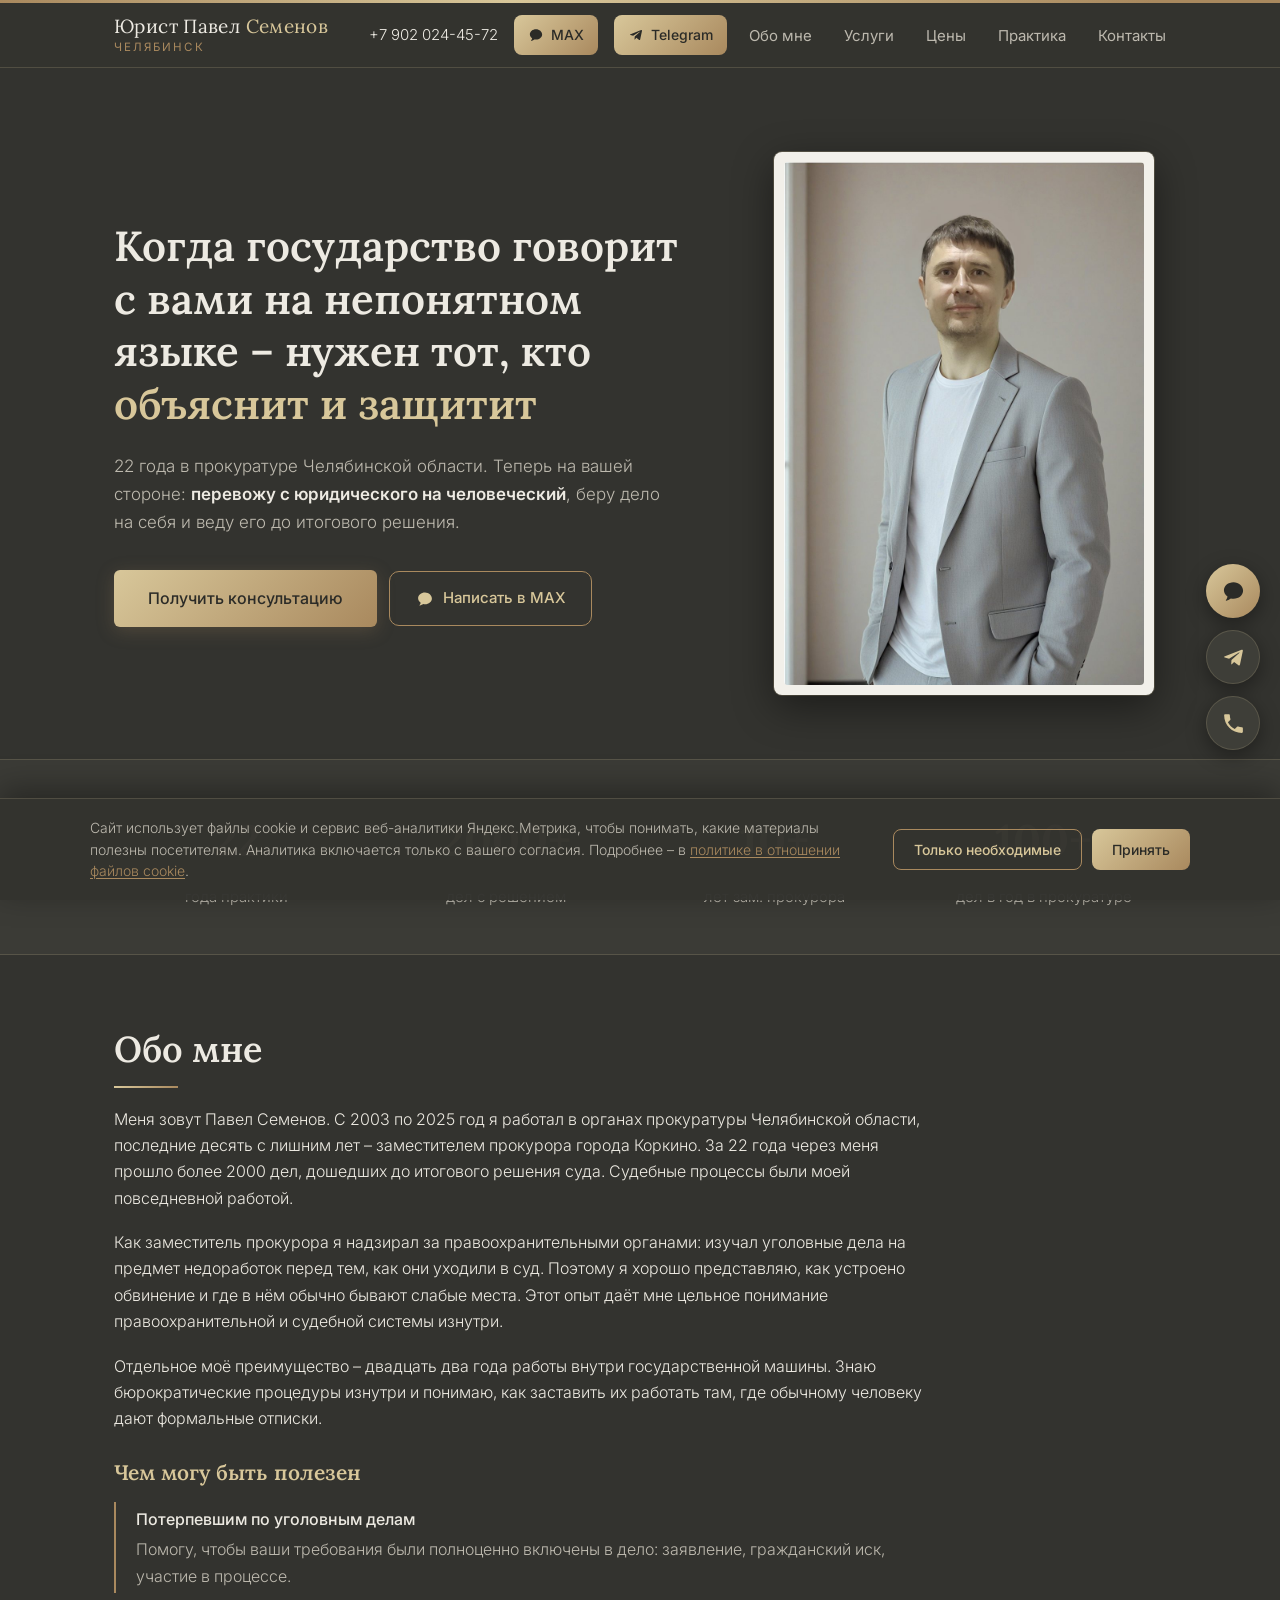
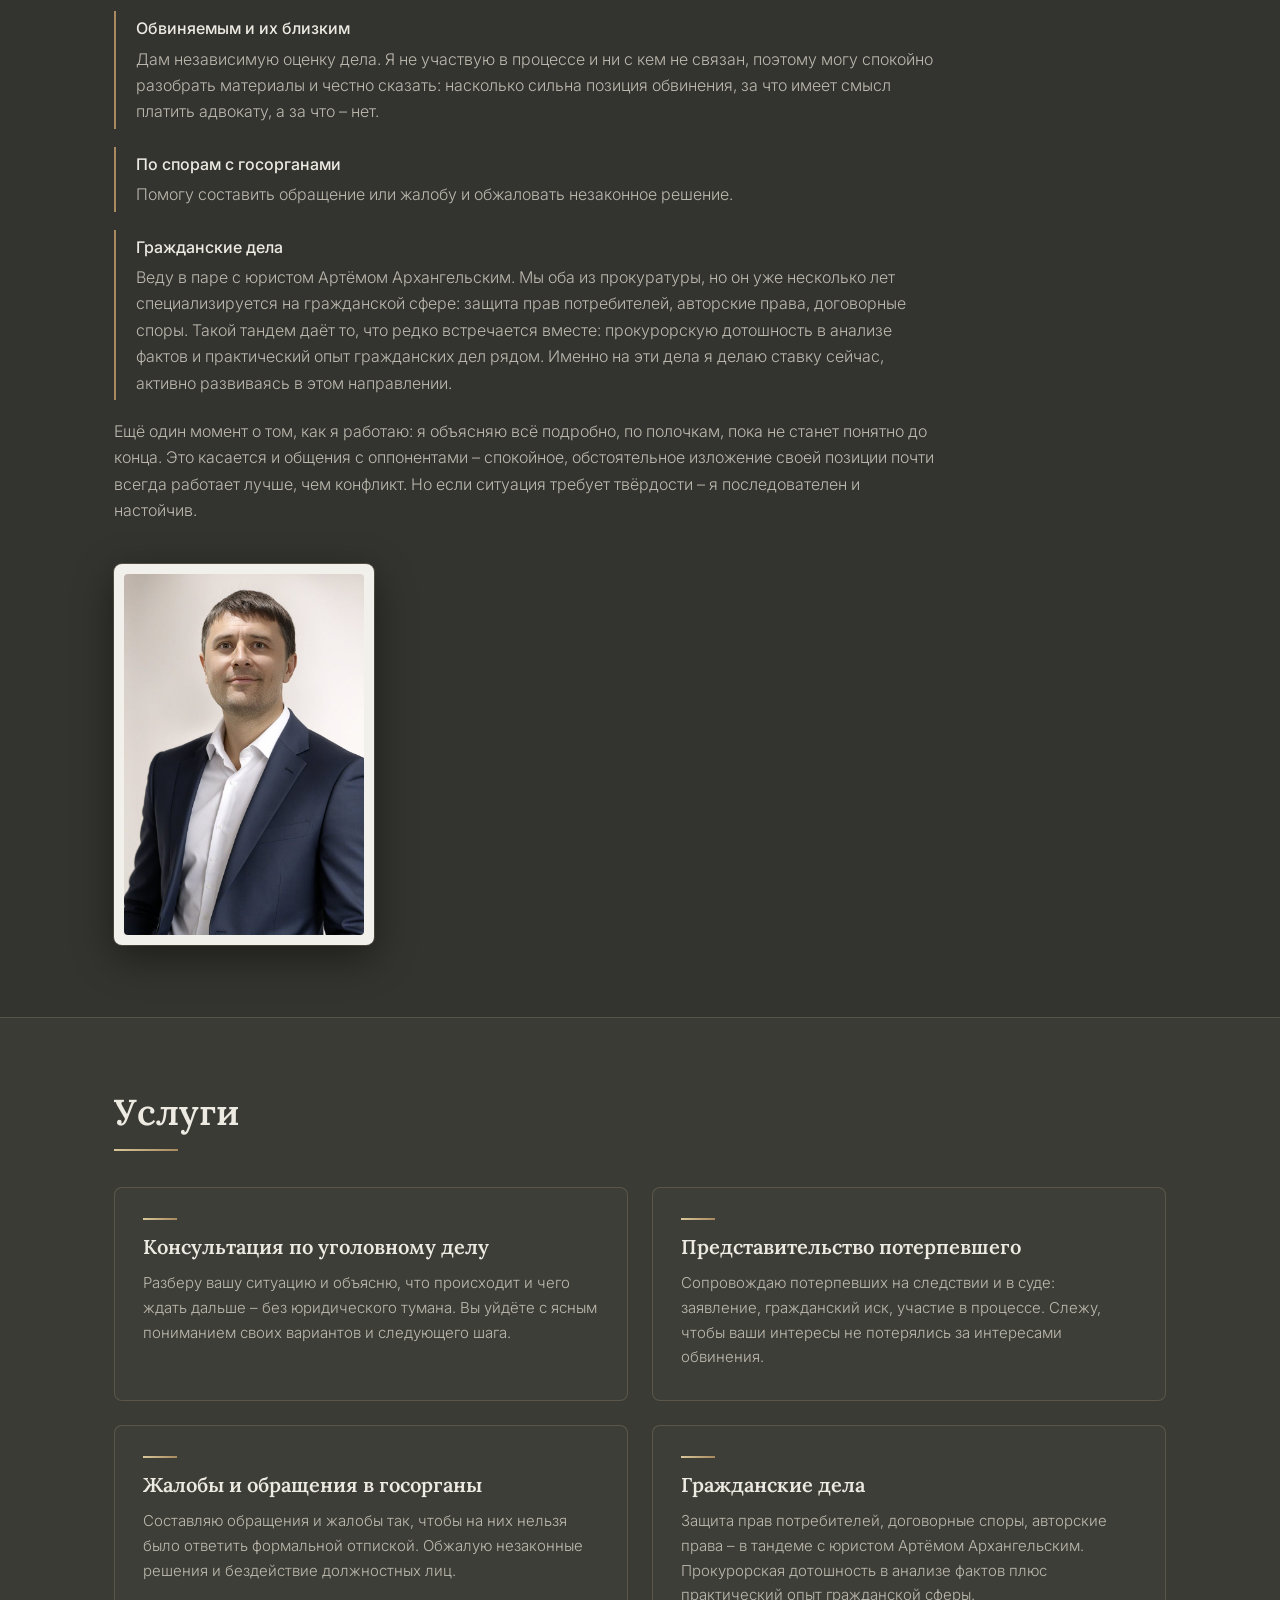
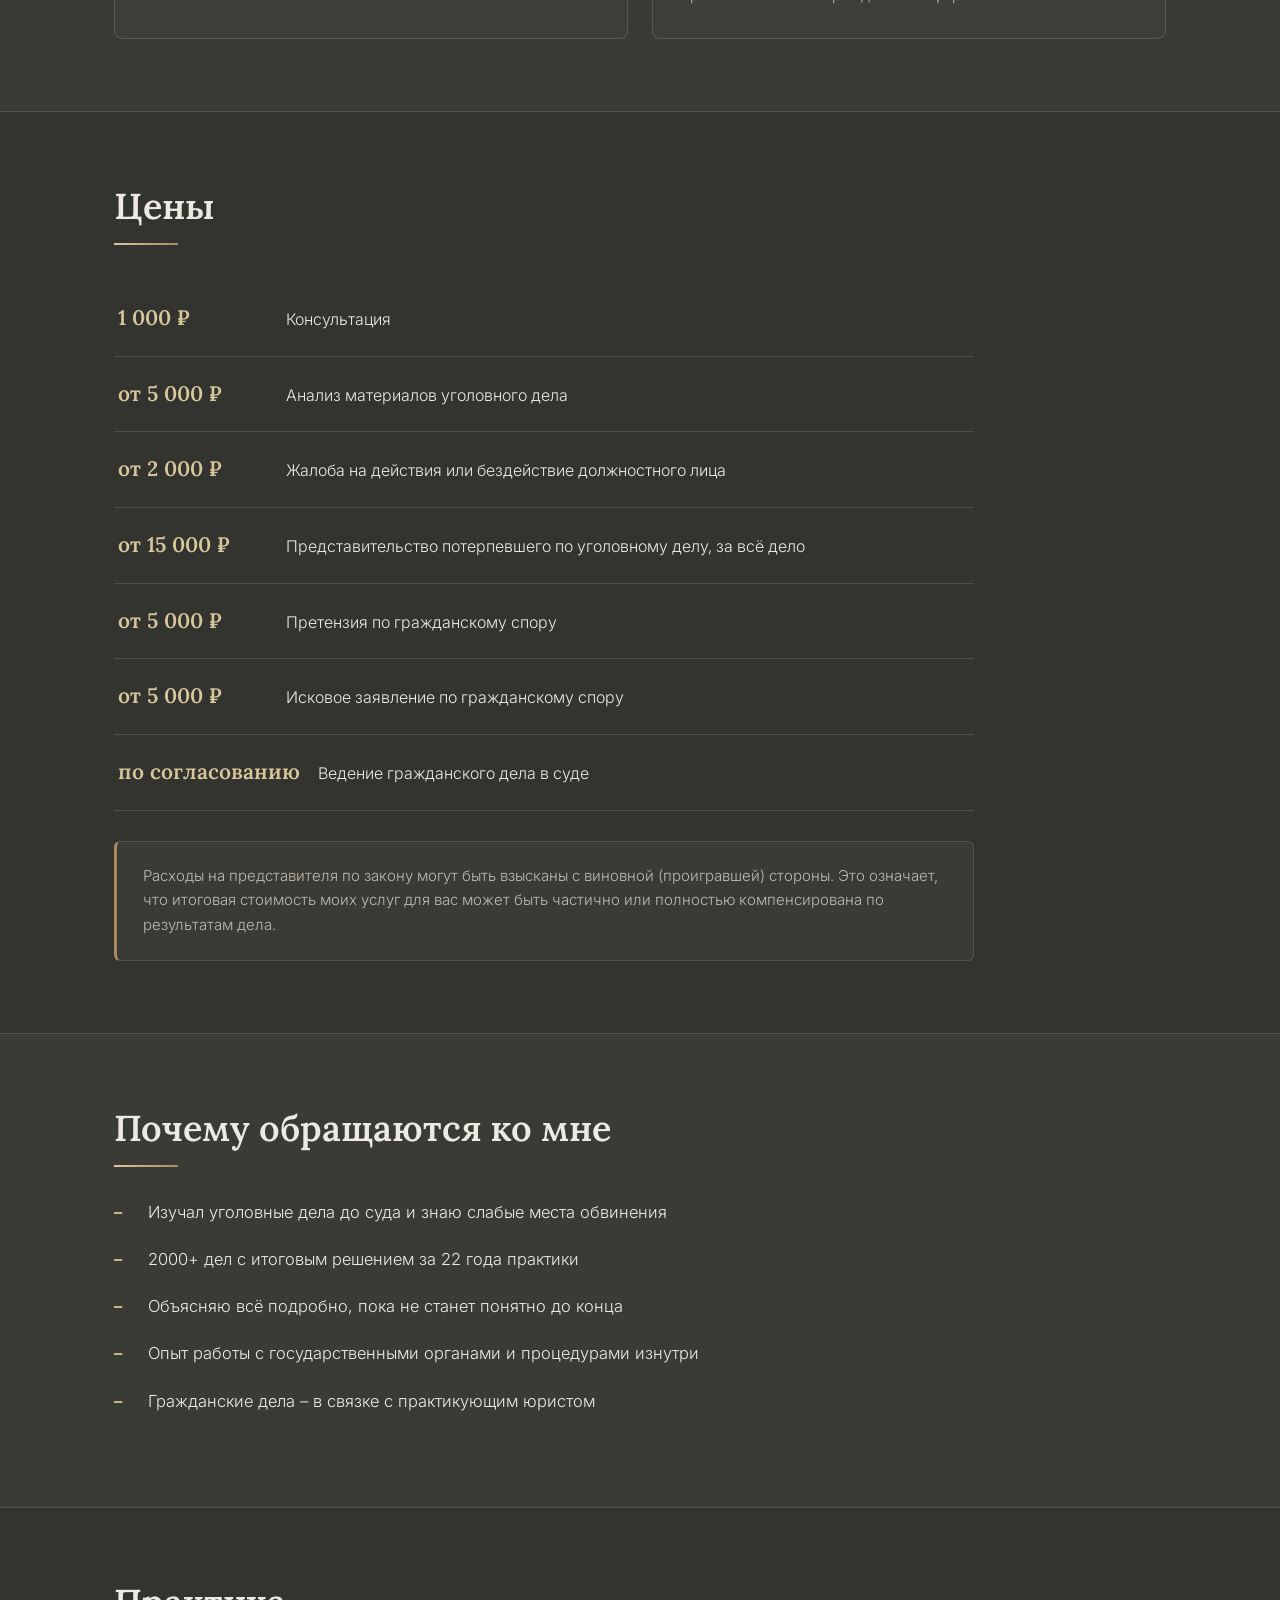
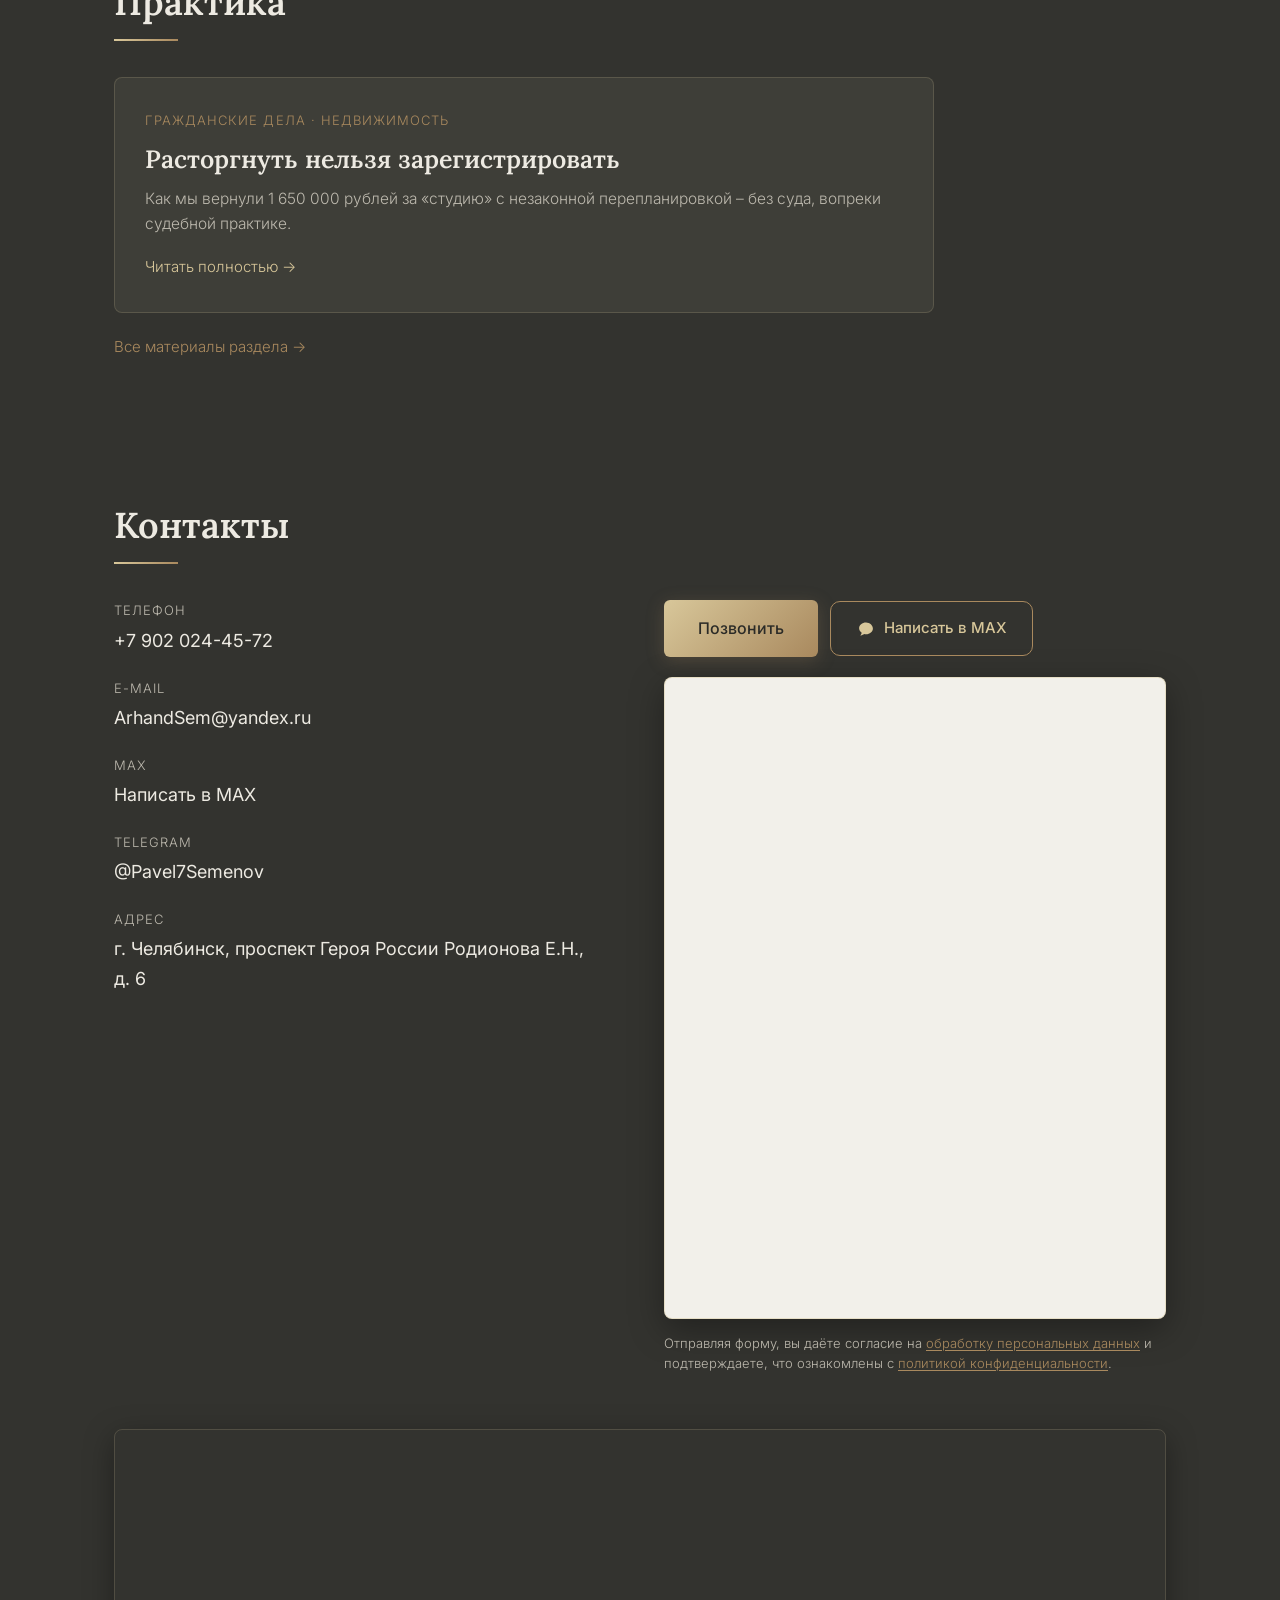
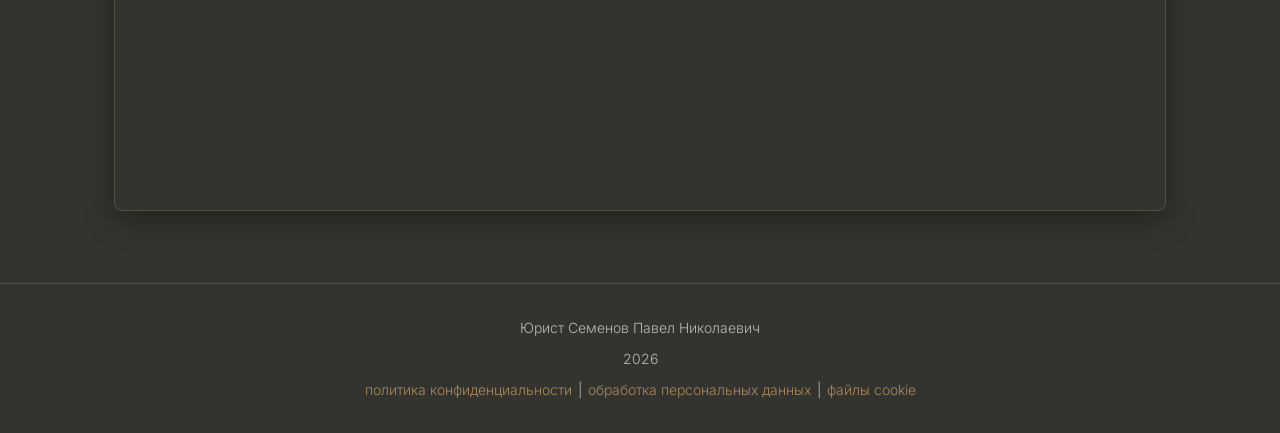
==== commit f87a9e63: "Add files via upload" ====
--- a/index.html
+++ b/index.html
@@ -26,18 +26,8 @@
 <meta name="twitter:title" content="Юрист Павел Семенов – Челябинск">
 <meta name="twitter:description" content="22 года в прокуратуре Челябинской области. Консультации по уголовным и гражданским делам, спорам с госорганами.">
 <meta name="twitter:image" content="https://юрист-павел-семенов.рф/photo-main.jpg">
-<!-- Yandex.Metrika counter -->
-<script type="text/javascript">
-    (function(m,e,t,r,i,k,a){
-        m[i]=m[i]||function(){(m[i].a=m[i].a||[]).push(arguments)};
-        m[i].l=1*new Date();
-        for (var j = 0; j < document.scripts.length; j++) {if (document.scripts[j].src === r) { return; }}
-        k=e.createElement(t),a=e.getElementsByTagName(t)[0],k.async=1,k.src=r,a.parentNode.insertBefore(k,a)
-    })(window, document,'script','https://mc.yandex.ru/metrika/tag.js?id=110848165', 'ym');
-    ym(110848165, 'init', {ssr:true, webvisor:true, clickmap:true, ecommerce:"dataLayer", referrer: document.referrer, url: location.href, accurateTrackBounce:true, trackLinks:true});
-</script>
-<noscript><div><img src="https://mc.yandex.ru/watch/110848165" style="position:absolute; left:-9999px;" alt="" /></div></noscript>
-<!-- /Yandex.Metrika counter -->
+<!-- Яндекс.Метрика подключается из cookie-consent.js только после согласия посетителя -->
+<script src="cookie-consent.js" defer></script>
 <style>
   body{
     background:var(--bg);
@@ -442,21 +432,13 @@
           <a class="btn" href="tel:+79020244572">Позвонить</a>
           <a class="btn-tg" href="https://max.ru/u/f9LHodD0cOLCCrY9_pj_1xniiiDjCTFWXwpTUWF1RJoM0THyfDcjr5k86PM" target="_blank" rel="noopener"><svg viewBox="0 0 24 24" aria-hidden="true"><path d="M12 3.2c-5.08 0-9.2 3.44-9.2 7.68 0 2.42 1.34 4.58 3.44 5.98-.16 1-.62 2.34-1.54 3.4-.22.26.02.66.36.56 1.94-.52 3.48-1.44 4.4-2.16.8.16 1.64.26 2.54.26 5.08 0 9.2-3.44 9.2-7.68S17.08 3.2 12 3.2z"/></svg>Написать в MAX</a>
         </div>
-        <form id="lead-form" onsubmit="sendForm(event)">
-          <input type="hidden" name="access_key" value="257a3a60-2cca-4b23-a17d-50a4df87edbf">
-          <input type="hidden" name="subject" value="Заявка с сайта юрист-павел-семенов.рф">
-          <input type="hidden" name="from_name" value="Сайт юриста Семенова">
-          <input type="checkbox" name="botcheck" class="hp" tabindex="-1" autocomplete="off" aria-hidden="true">
-          <input type="text" name="Имя" id="f-name" placeholder="Ваше имя" required>
-          <input type="tel" name="Телефон" id="f-phone" placeholder="Телефон" required>
-          <textarea name="Вопрос" id="f-q" placeholder="Кратко опишите ваш вопрос"></textarea>
-          <label class="consent" for="f-consent">
-            <input type="checkbox" id="f-consent" name="Согласие" value="Да, согласие получено" required>
-            <span>Я согласен на <a href="personal-data.html" target="_blank" rel="noopener">обработку персональных данных</a> и ознакомлен с <a href="privacy.html" target="_blank" rel="noopener">политикой конфиденциальности</a>.</span>
-          </label>
-          <button class="btn" type="submit" id="f-submit">Записаться на консультацию</button>
-          <p class="form-msg" id="f-msg"></p>
-        </form>
+        <div class="form-frame">
+          <iframe src="https://forms.yandex.ru/cloud/6a93f5eb493639a7a4aa613c/?iframe=1"
+                  name="ya-form-6a93f5eb493639a7a4aa613c"
+                  title="Форма записи на консультацию"
+                  frameborder="0" width="100%" height="620" loading="lazy"></iframe>
+        </div>
+        <p class="form-note">Отправляя форму, вы даёте согласие на <a href="personal-data.html">обработку персональных данных</a> и подтверждаете, что ознакомлены с <a href="privacy.html">политикой конфиденциальности</a>.</p>
       </div>
     </div>
     <div class="map-box">
@@ -470,7 +452,7 @@
     <div>Юрист Семенов Павел Николаевич</div>
     <div><span id="year"></span></div>
     <div class="footer-links">
-      <a href="privacy.html">политика конфиденциальности</a><span>|</span><a href="personal-data.html">обработка персональных данных</a>
+      <a href="privacy.html">политика конфиденциальности</a><span>|</span><a href="personal-data.html">обработка персональных данных</a><span>|</span><a href="cookies.html">файлы cookie</a>
     </div>
   </div>
 </footer>
@@ -478,32 +460,6 @@
 <script>
   document.getElementById('year').textContent = new Date().getFullYear();
   function closeMenu(){document.getElementById('menu').classList.remove('open')}
-  function sendForm(e){
-    e.preventDefault();
-    var form = e.target,
-        btn  = document.getElementById('f-submit'),
-        msg  = document.getElementById('f-msg');
-    msg.className = 'form-msg';
-    msg.textContent = 'Отправляю...';
-    btn.disabled = true;
-    fetch('https://api.web3forms.com/submit', {
-      method: 'POST',
-      headers: {'Accept': 'application/json'},
-      body: new FormData(form)
-    }).then(function(r){ return r.json(); }).then(function(d){
-      if (d.success) {
-        msg.className = 'form-msg ok';
-        msg.textContent = 'Заявка отправлена. Свяжусь с вами в ближайшее рабочее время.';
-        form.reset();
-      } else {
-        msg.className = 'form-msg err';
-        msg.textContent = 'Не удалось отправить. Напишите в Telegram или позвоните по телефону.';
-      }
-    }).catch(function(){
-      msg.className = 'form-msg err';
-      msg.textContent = 'Не удалось отправить. Напишите в Telegram или позвоните по телефону.';
-    }).then(function(){ btn.disabled = false; });
-  }
 </script>
 
 
@@ -512,5 +468,6 @@
   <a class="float-tg" href="https://t.me/Pavel7Semenov" target="_blank" rel="noopener" aria-label="Написать в Telegram" title="Написать в Telegram"><svg viewBox="0 0 24 24" aria-hidden="true"><path d="M9.78 18.65l.28-4.23 7.68-6.92c.34-.31-.07-.46-.52-.19L7.74 13.3 3.64 12c-.88-.25-.89-.86.2-1.3l15.97-6.16c.73-.33 1.43.18 1.15 1.3l-2.72 12.81c-.19.91-.74 1.13-1.5.71L12.6 16.3l-1.99 1.93c-.23.23-.42.42-.83.42z"/></svg></a>
   <a class="float-tel" href="tel:+79020244572" aria-label="Позвонить" title="Позвонить"><svg viewBox="0 0 24 24" aria-hidden="true"><path d="M6.62 10.79c1.44 2.83 3.76 5.14 6.59 6.59l2.2-2.2c.27-.27.67-.36 1.02-.24 1.12.37 2.33.57 3.57.57.55 0 1 .45 1 1V20c0 .55-.45 1-1 1-9.39 0-17-7.61-17-17 0-.55.45-1 1-1h3.5c.55 0 1 .45 1 1 0 1.25.2 2.45.57 3.57.11.35.03.74-.25 1.02l-2.2 2.2z"/></svg></a>
 </div>
+<script src="https://forms.yandex.ru/_static/embed.js" defer></script>
 </body>
 </html>
--- a/styles.css
+++ b/styles.css
@@ -71,19 +71,13 @@
 .float-tel{background:var(--bg-card);border:1px solid var(--line);color:var(--brass-light)}
 .float-contact svg{width:25px;height:25px;fill:currentColor}
 
-/* ==== форма заявки ==== */
-.hp{position:absolute !important;left:-9999px !important;opacity:0 !important}
-.form-msg{margin-top:14px;font-size:14.5px;min-height:21px;font-family:var(--sans)}
-.form-msg.ok{color:var(--brass-light)}
-.form-msg.err{color:#E39485}
-
-/* ==== согласие на обработку персональных данных ==== */
-.consent{display:flex;align-items:flex-start;gap:11px;margin:-4px 0 2px;cursor:pointer;
-  font-family:var(--sans);font-size:13.5px;line-height:1.55;color:var(--text-soft)}
-.consent input[type=checkbox]{width:18px;height:18px;flex:none;margin:1px 0 0;padding:0;
-  accent-color:var(--brass);cursor:pointer}
-.consent a{color:var(--brass-deep);text-decoration:underline;text-underline-offset:2px}
-.consent a:hover{color:var(--brass-light)}
+/* ==== форма заявки: встроенная Яндекс.Форма ==== */
+.form-frame{background:#F2F0EA;padding:10px;border-radius:8px;
+  border:1px solid rgba(216,199,154,.45);box-shadow:0 10px 34px rgba(0,0,0,.34)}
+.form-frame iframe{display:block;width:100%;border:0;border-radius:4px}
+.form-note{margin-top:14px;font-family:var(--sans);font-size:13px;line-height:1.55;color:var(--text-soft)}
+.form-note a{color:var(--brass-deep);text-decoration:underline;text-underline-offset:2px}
+.form-note a:hover{color:var(--brass-light)}
 
 @media(max-width:860px){
   .head-phone{display:none}
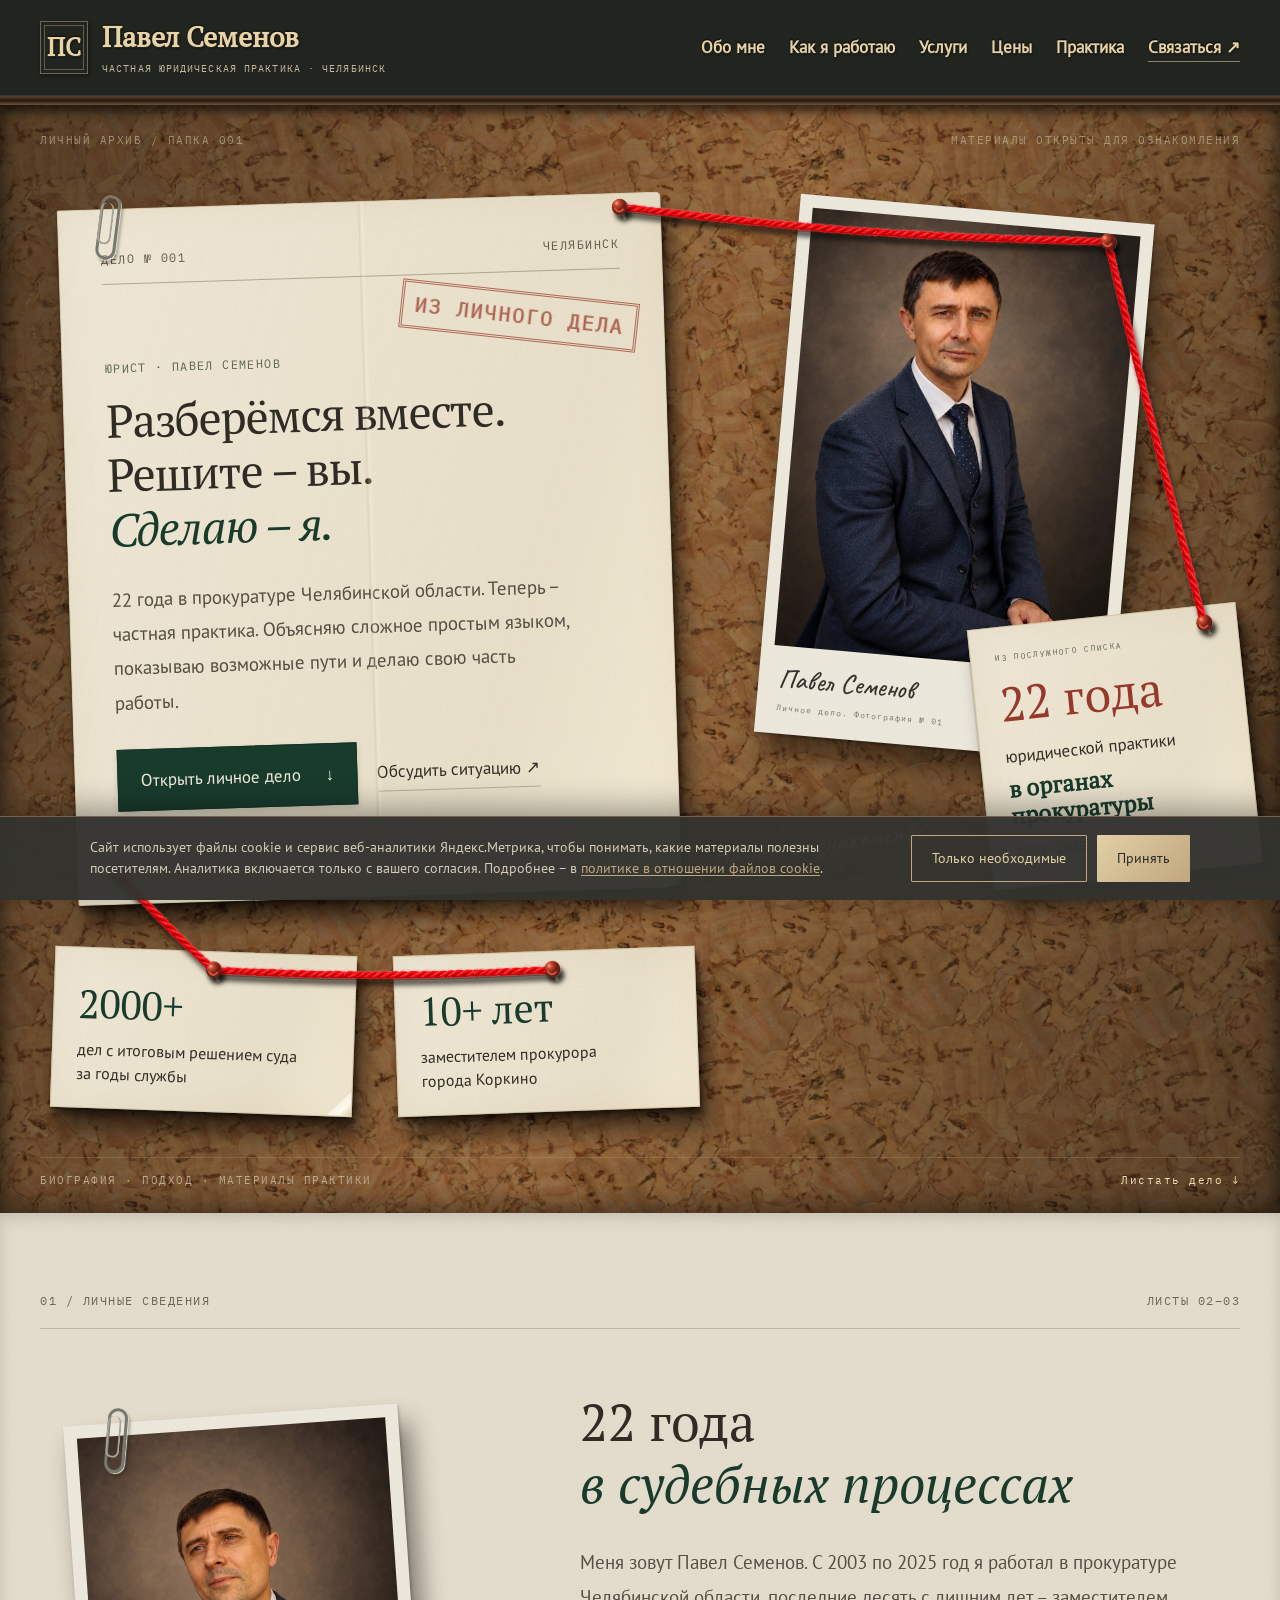
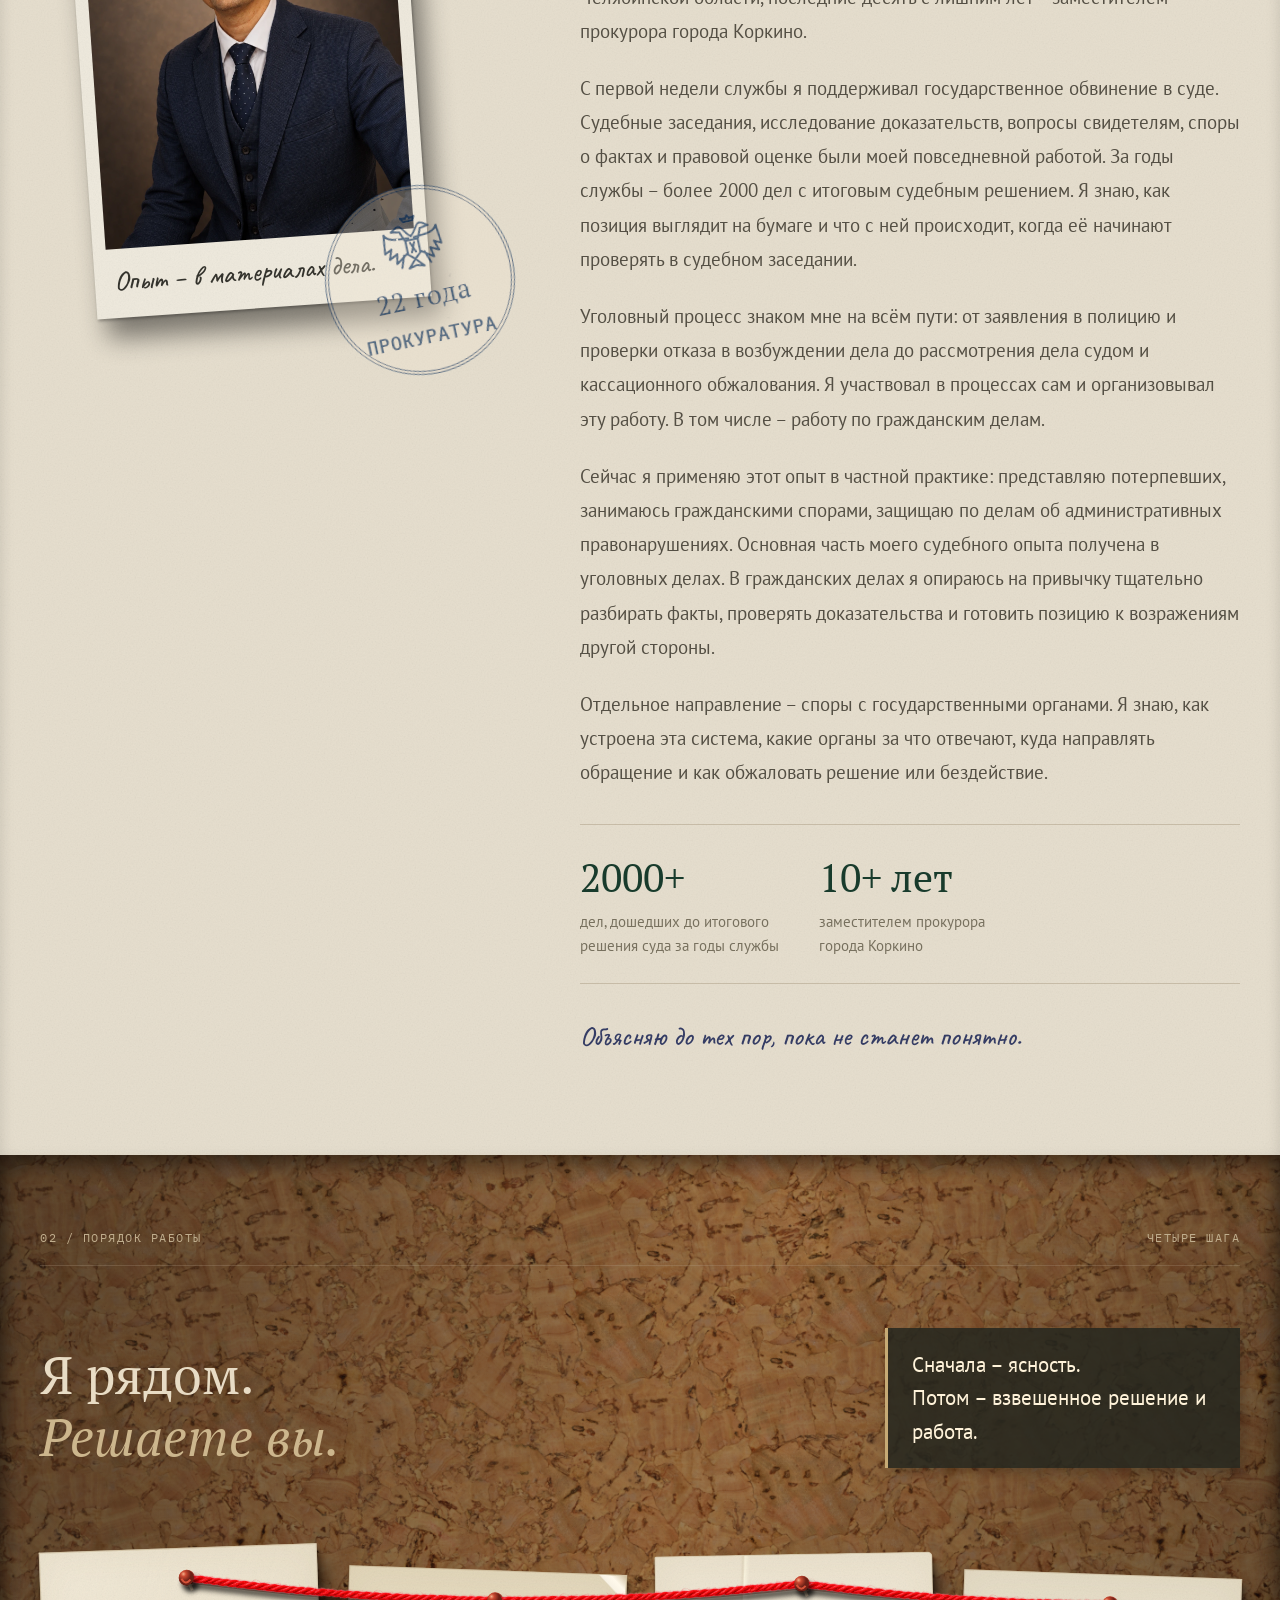
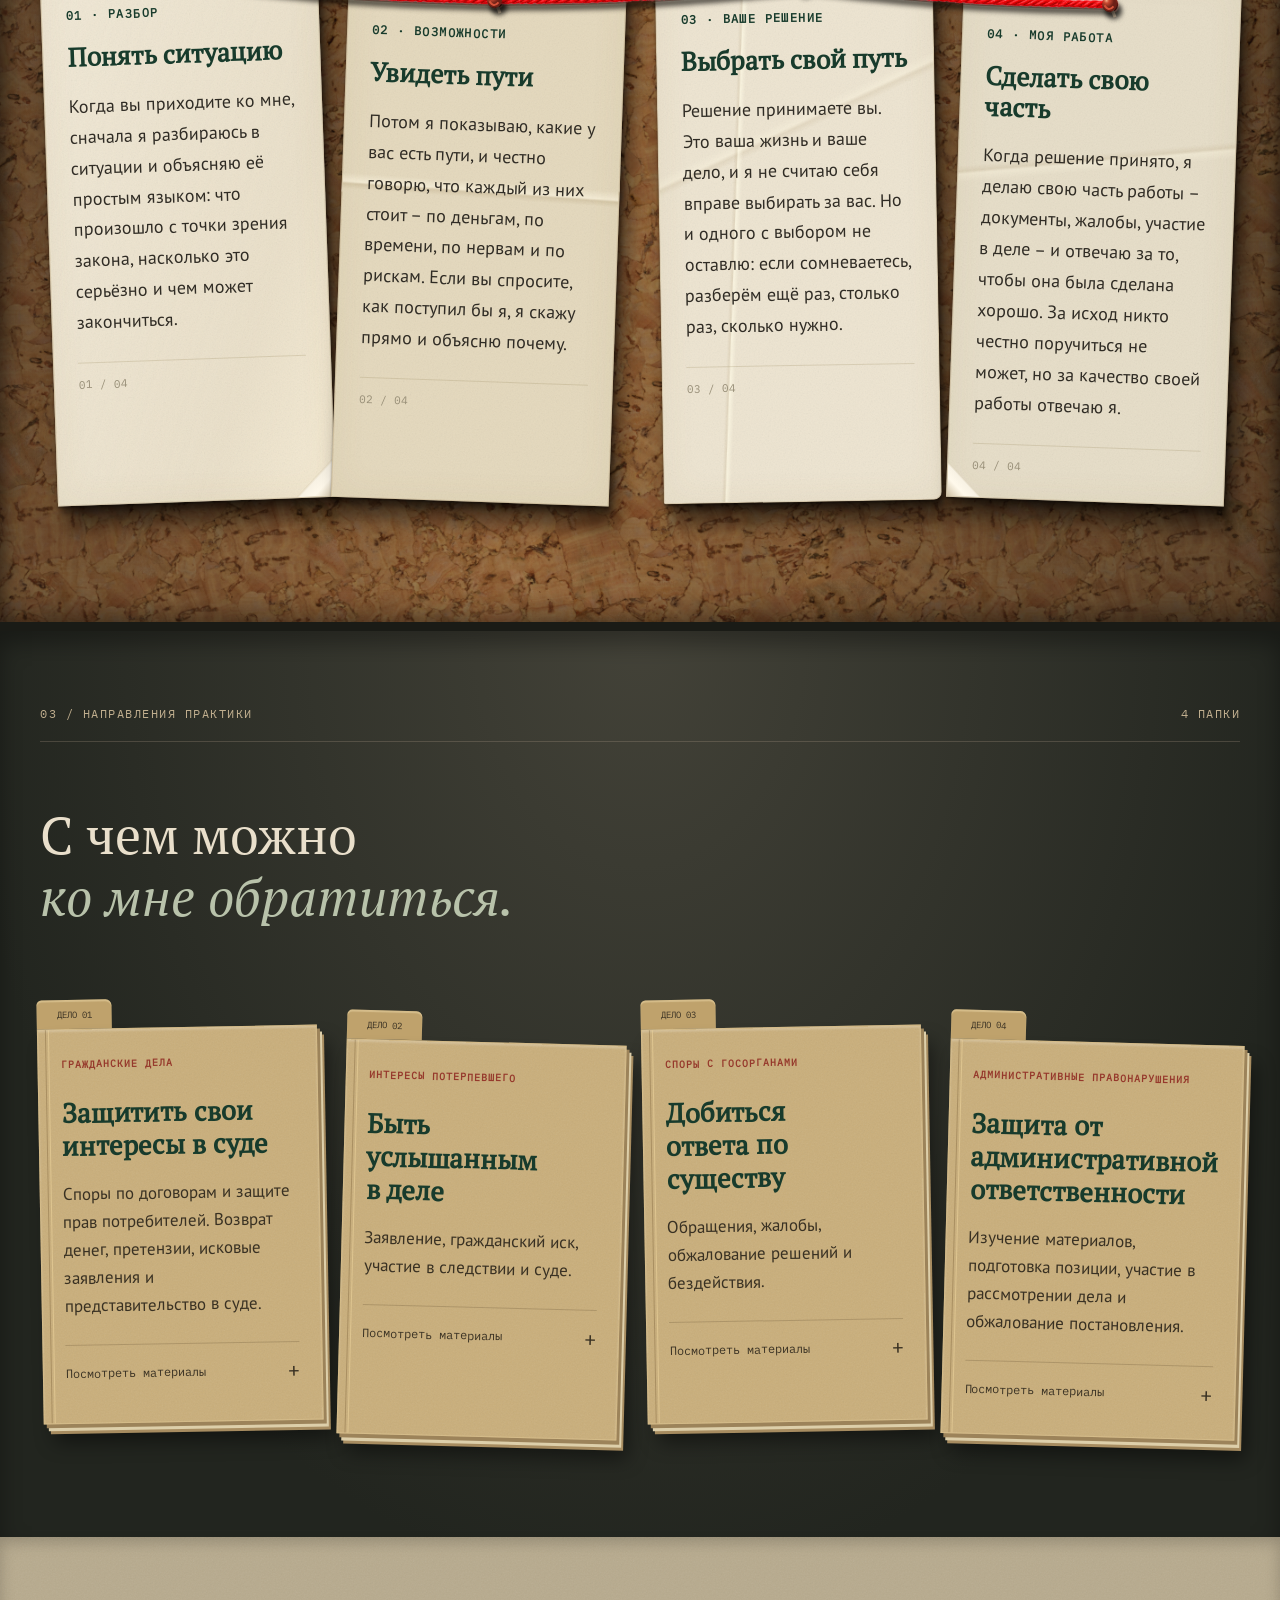
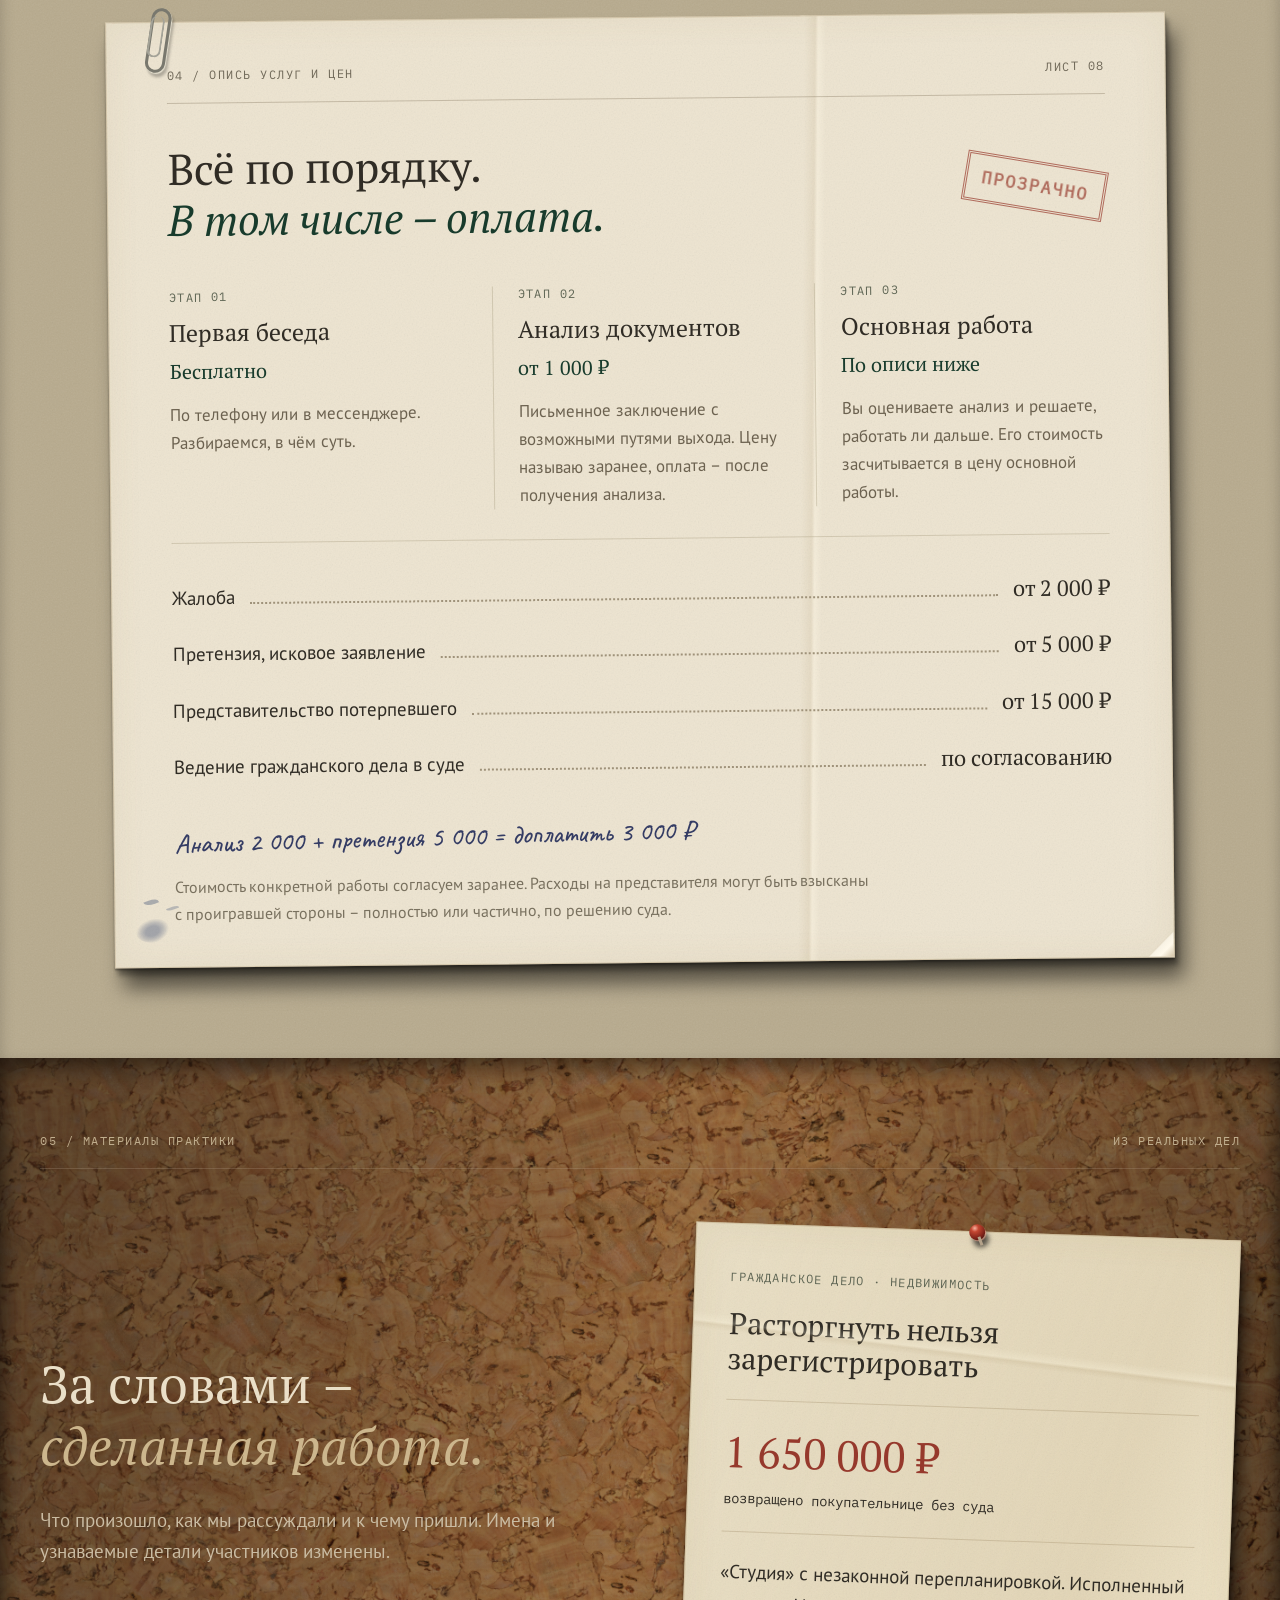
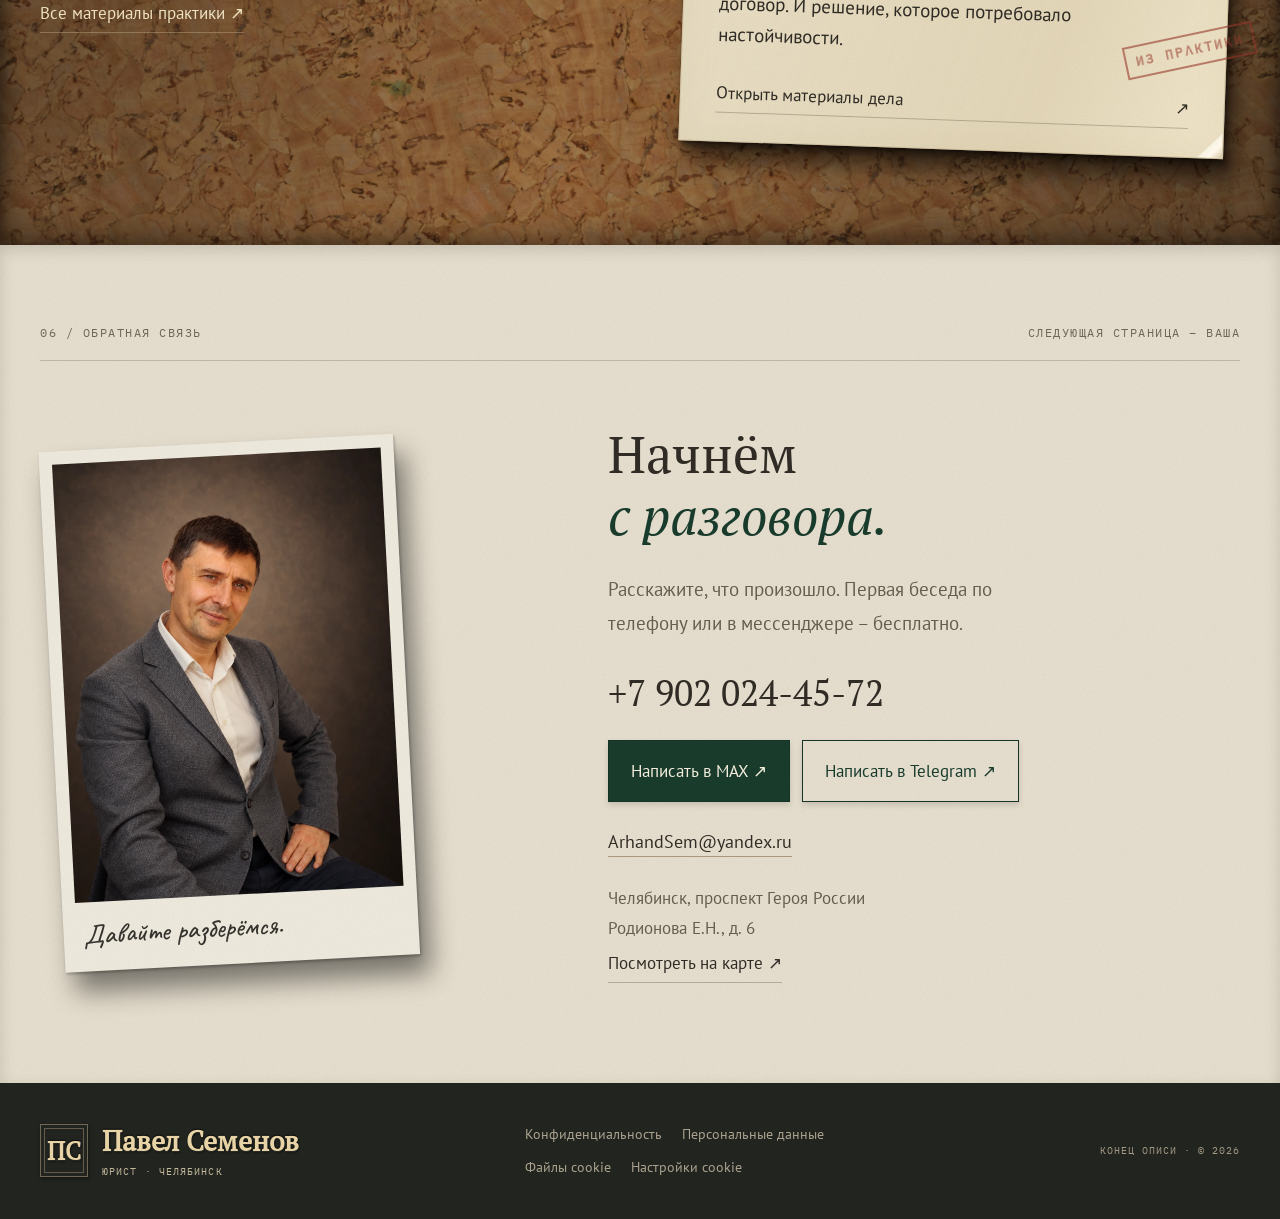
==== commit b758566b: "Add files via upload" ====
--- a/index.html
+++ b/index.html
@@ -1,473 +1,29 @@
-<!DOCTYPE html>
-<html lang="ru">
-<head>
-<meta charset="UTF-8">
-<meta name="viewport" content="width=device-width, initial-scale=1.0">
-<title>Юрист Павел Семенов – Челябинск | Уголовные и гражданские дела, споры с госорганами</title>
-<meta name="description" content="Павел Семенов – юрист, 22 года в прокуратуре Челябинской области, 10+ лет заместителем прокурора. Консультации по уголовным делам, представительство потерпевших, жалобы на госорганы, гражданские дела. Челябинск.">
-<link rel="preconnect" href="https://fonts.googleapis.com">
-<link rel="preconnect" href="https://fonts.gstatic.com" crossorigin>
-<link href="https://fonts.googleapis.com/css2?family=Lora:ital,wght@0,400;0,500;0,600;0,700;1,400&family=Inter:wght@300;400;500;600&display=swap" rel="stylesheet">
-<link rel="stylesheet" href="styles.css">
-<link rel="icon" href="favicon.svg" type="image/svg+xml">
-<link rel="icon" href="favicon-120.png" type="image/png" sizes="120x120">
-<link rel="icon" href="favicon-32.png" type="image/png" sizes="32x32">
-<link rel="icon" href="favicon-16.png" type="image/png" sizes="16x16">
-<link rel="apple-touch-icon" href="apple-touch-icon.png" sizes="180x180">
-<link rel="canonical" href="https://юрист-павел-семенов.рф/">
-<meta property="og:type" content="website">
-<meta property="og:locale" content="ru_RU">
-<meta property="og:site_name" content="Юрист Павел Семенов">
-<meta property="og:title" content="Юрист Павел Семенов – Челябинск | Уголовные и гражданские дела, споры с госорганами">
-<meta property="og:description" content="Павел Семенов – юрист, 22 года в прокуратуре Челябинской области, 10+ лет заместителем прокурора. Консультации по уголовным делам, представительство потерпевших, жалобы на госорганы, гражданские дела.">
-<meta property="og:image" content="https://юрист-павел-семенов.рф/photo-main.jpg">
-<meta property="og:url" content="https://юрист-павел-семенов.рф/">
-<meta name="twitter:card" content="summary_large_image">
-<meta name="twitter:title" content="Юрист Павел Семенов – Челябинск">
-<meta name="twitter:description" content="22 года в прокуратуре Челябинской области. Консультации по уголовным и гражданским делам, спорам с госорганами.">
-<meta name="twitter:image" content="https://юрист-павел-семенов.рф/photo-main.jpg">
-<!-- Яндекс.Метрика подключается из cookie-consent.js только после согласия посетителя -->
-<script src="cookie-consent.js" defer></script>
-<style>
-  body{
-    background:var(--bg);
-    color:var(--text);
-    font-family:var(--sans);
-    font-weight:300;
-    line-height:1.65;
-    -webkit-font-smoothing:antialiased;
-  }
-  .wrap{max-width:1100px;margin:0 auto;padding:0 24px}
-  h1,h2,h3{font-family:var(--serif);font-weight:600;line-height:1.25}
-  h2{font-size:clamp(26px,3.4vw,36px);margin-bottom:18px}
-  h2::after{
-    content:"";display:block;width:64px;height:2px;margin-top:14px;
-    background:linear-gradient(90deg,var(--brass-light),var(--brass-deep));
-  }
-  section{padding:72px 0}
-  a:hover{color:var(--brass)}
-
-  /* ===== Навигация ===== */
-  .nav{display:flex;align-items:center;justify-content:space-between;height:64px}
-  nav ul{display:flex;gap:32px;list-style:none}
-  nav a{color:var(--text-soft);font-size:15px;font-weight:400;transition:color .2s}
-  nav a:hover{color:var(--brass-light)}
-  .burger{display:none;background:none;border:none;cursor:pointer;padding:8px}
-  .burger span{display:block;width:22px;height:2px;background:var(--brass-light);margin:5px 0;transition:.3s}
-
-  /* ===== Hero ===== */
-  .hero{padding:84px 0 64px}
-  .hero-grid{display:grid;grid-template-columns:1.25fr .85fr;gap:56px;align-items:center}
-  .hero h1{font-size:clamp(28px,3.8vw,42px);margin-bottom:22px}
-  .hero h1 em{font-style:normal;color:var(--brass-light)}
-  .hero .sub{font-size:17px;color:var(--text-soft);max-width:560px;margin-bottom:34px}
-  .btn{
-    display:inline-block;
-    font-family:var(--sans);font-weight:500;font-size:16px;
-    color:#2B2B27;
-    background:linear-gradient(135deg,var(--brass-light),var(--brass-deep));
-    padding:15px 34px;border-radius:6px;border:none;cursor:pointer;
-    box-shadow:0 4px 18px rgba(169,137,94,.25);
-    transition:transform .15s,box-shadow .2s;
-  }
-  .btn:hover{transform:translateY(-2px);box-shadow:0 8px 24px rgba(169,137,94,.35);color:#2B2B27}
-
-  /* Фото: светлая подложка + рамка/тень, чтобы не сливалось с графитом */
-  .photo-frame{
-    position:relative;
-    background:#F2F0EA;
-    padding:10px;border-radius:8px;
-    box-shadow:0 12px 40px rgba(0,0,0,.45),0 0 0 1px rgba(216,199,154,.25);
-    max-width:380px;margin:0 auto;
-  }
-  .photo-frame img{display:block;width:100%;height:auto;border-radius:4px}
-  .photo-ph{
-    aspect-ratio:3/4;border-radius:4px;
-    background:linear-gradient(160deg,#E9E6DE,#D8D5CC);
-    display:flex;flex-direction:column;align-items:center;justify-content:center;
-    color:#8A8578;font-size:14px;text-align:center;gap:10px;padding:20px;
-  }
-  .photo-ph svg{opacity:.5}
-
-  /* ===== Цифры ===== */
-  .stats{border-top:1px solid var(--line);border-bottom:1px solid var(--line);padding:44px 0;background:var(--bg-soft)}
-  .stats-grid{display:grid;grid-template-columns:repeat(4,1fr);gap:24px;text-align:center}
-  .stat b{
-    display:block;font-family:var(--serif);font-weight:700;
-    font-size:clamp(30px,4vw,44px);
-    background:linear-gradient(135deg,var(--brass-light),var(--brass-deep));
-    -webkit-background-clip:text;background-clip:text;color:transparent;
-    margin-bottom:6px;
-  }
-  .stat span{color:var(--text-soft);font-size:15px}
-
-  /* ===== Обо мне ===== */
-  .about-grid{display:grid;grid-template-columns:1fr;gap:0}
-  .about p{margin-bottom:18px;max-width:820px;color:var(--text)}
-  .about p.muted{color:var(--text-soft)}
-  .useful{margin:28px 0 8px}
-  .useful h3{font-size:21px;margin-bottom:16px;color:var(--brass-light)}
-  .useful-item{
-    border-left:2px solid var(--brass-deep);
-    padding:4px 0 4px 20px;margin-bottom:18px;max-width:820px;
-  }
-  .useful-item b{font-weight:500;color:var(--text)}
-  .useful-item p{color:var(--text-soft);margin:4px 0 0}
-  .about-photos{display:flex;gap:24px;flex-wrap:wrap;margin-top:40px}
-  .about-photos .photo-frame{max-width:260px;margin:0}
-  .about-photos .photo-ph{aspect-ratio:4/3;font-size:13px}
-
-  /* ===== Услуги ===== */
-  .services{background:var(--bg-soft);border-top:1px solid var(--line);border-bottom:1px solid var(--line)}
-  .cards{display:grid;grid-template-columns:repeat(2,1fr);gap:24px;margin-top:36px}
-  .card{
-    background:var(--bg-card);
-    border:1px solid var(--line);
-    border-radius:8px;padding:30px 28px;
-    transition:border-color .2s,transform .15s;
-  }
-  .card:hover{border-color:rgba(216,199,154,.45);transform:translateY(-3px)}
-  .card h3{font-size:20px;margin-bottom:12px}
-  .card h3::before{
-    content:"";display:block;width:34px;height:2px;margin-bottom:14px;
-    background:linear-gradient(90deg,var(--brass-light),var(--brass-deep));
-  }
-  .card p{color:var(--text-soft);font-size:15px}
-
-  /* ===== Цены ===== */
-  .price-list{margin-top:36px;max-width:860px}
-  .price-row{
-    display:flex;align-items:baseline;gap:18px;
-    padding:20px 4px;border-bottom:1px solid var(--line);
-  }
-  .price-row .amount{
-    font-family:var(--serif);font-weight:600;font-size:21px;
-    color:var(--brass-light);white-space:nowrap;min-width:150px;
-  }
-  .price-row .desc{color:var(--text);font-size:16px}
-  .price-note{
-    margin-top:30px;max-width:860px;
-    background:var(--bg-soft);border:1px solid var(--line);
-    border-left:3px solid var(--brass-deep);
-    border-radius:6px;padding:22px 26px;
-    color:var(--text-soft);font-size:15px;
-  }
-
-  /* ===== Почему обращаются ===== */
-  .why{background:var(--bg-soft);border-top:1px solid var(--line);border-bottom:1px solid var(--line)}
-  .why ul{list-style:none;margin-top:32px;max-width:820px}
-  .why li{
-    position:relative;padding:0 0 0 34px;margin-bottom:20px;
-    font-size:16.5px;color:var(--text);
-  }
-  .why li::before{
-    content:"–";position:absolute;left:0;top:0;
-    color:var(--brass-light);font-weight:600;
-  }
-
-  /* ===== Практика (анонс) ===== */
-  .practice-card{
-    display:block;background:var(--bg-card);border:1px solid var(--line);border-radius:8px;
-    padding:32px 30px;max-width:820px;margin-top:36px;
-    transition:border-color .2s,transform .15s;
-  }
-  .practice-card:hover{border-color:rgba(216,199,154,.45);transform:translateY(-3px)}
-  .practice-card .tag{font-size:13px;text-transform:uppercase;letter-spacing:.08em;color:var(--brass-deep);margin-bottom:12px}
-  .practice-card .p-title{font-family:var(--serif);font-weight:600;font-size:clamp(20px,2.6vw,25px);color:var(--text);line-height:1.3;margin-bottom:10px}
-  .practice-card p{color:var(--text-soft);font-size:15.5px;margin-bottom:16px}
-  .practice-card .read{color:var(--brass-light);font-size:15px}
-  .practice-card:hover .read{color:var(--brass)}
-
-  /* ===== Контакты ===== */
-  .contact-grid{display:grid;grid-template-columns:1fr 1fr;gap:48px;margin-top:36px}
-  .contact-item{margin-bottom:22px}
-  .contact-item .label{font-size:13px;text-transform:uppercase;letter-spacing:.08em;color:var(--text-soft);margin-bottom:4px}
-  .contact-item .value,.contact-item a{font-size:18px;color:var(--text);font-weight:400}
-  .contact-item a:hover{color:var(--brass-light)}
-  form{display:flex;flex-direction:column;gap:16px}
-  input,textarea{
-    background:var(--bg-card);border:1px solid var(--line);border-radius:6px;
-    padding:14px 16px;color:var(--text);font-family:var(--sans);font-size:15px;
-    transition:border-color .2s;width:100%;
-  }
-  input:focus,textarea:focus{outline:none;border-color:var(--brass)}
-  textarea{min-height:110px;resize:vertical}
-  ::placeholder{color:#8B887D}
-  .map-box{
-    margin-top:56px;border-radius:8px;overflow:hidden;
-    border:1px solid var(--line);box-shadow:0 8px 30px rgba(0,0,0,.35);
-  }
-  .map-box iframe{display:block;width:100%;height:380px;border:0;filter:grayscale(.25) contrast(.95)}
-
-  .footer-inner{display:flex;flex-direction:column;align-items:center;gap:8px;text-align:center}
-
-  /* ===== Адаптив ===== */
-  @media(max-width:860px){
-    .price-row{flex-direction:column;align-items:flex-start;gap:6px;padding:16px 4px}
-    .price-row .amount{min-width:0;white-space:normal;font-size:19px;line-height:1.25}
-    .hero-grid{grid-template-columns:1fr;gap:44px}
-    .hero{padding:56px 0 48px;text-align:left}
-    .photo-frame{max-width:300px}
-    .cards{grid-template-columns:1fr}
-    .contact-grid{grid-template-columns:1fr}
-    .stats-grid{grid-template-columns:repeat(2,1fr);gap:32px 16px}
-    nav ul{
-      display:none;position:absolute;top:64px;left:0;right:0;
-      flex-direction:column;gap:0;
-      background:var(--bg-soft);border-bottom:1px solid var(--line);
-    }
-    nav ul.open{display:flex}
-    nav ul li{border-top:1px solid var(--line)}
-    nav ul a{display:block;padding:16px 24px}
-    .burger{display:block}
-  }
-</style>
-</head>
-<body>
-
-<div class="top-accent"></div>
-
-<header>
-  <div class="wrap nav">
-    <a class="logo" href="index.html" style="color:var(--text)"><span class="lname">Юрист Павел <span>Семенов</span></span><span class="city">Челябинск</span></a>
-    <div class="head-actions">
-      <a class="head-phone" href="tel:+79020244572">+7 902 024-45-72</a>
-      <a class="max-btn" href="https://max.ru/u/f9LHodD0cOLCCrY9_pj_1xniiiDjCTFWXwpTUWF1RJoM0THyfDcjr5k86PM" target="_blank" rel="noopener"><svg viewBox="0 0 24 24" aria-hidden="true"><path d="M12 3.2c-5.08 0-9.2 3.44-9.2 7.68 0 2.42 1.34 4.58 3.44 5.98-.16 1-.62 2.34-1.54 3.4-.22.26.02.66.36.56 1.94-.52 3.48-1.44 4.4-2.16.8.16 1.64.26 2.54.26 5.08 0 9.2-3.44 9.2-7.68S17.08 3.2 12 3.2z"/></svg><span class="tg-label">MAX</span></a>
-      <a class="tg-btn" href="https://t.me/Pavel7Semenov" target="_blank" rel="noopener"><svg viewBox="0 0 24 24" aria-hidden="true"><path d="M9.78 18.65l.28-4.23 7.68-6.92c.34-.31-.07-.46-.52-.19L7.74 13.3 3.64 12c-.88-.25-.89-.86.2-1.3l15.97-6.16c.73-.33 1.43.18 1.15 1.3l-2.72 12.81c-.19.91-.74 1.13-1.5.71L12.6 16.3l-1.99 1.93c-.23.23-.42.42-.83.42z"/></svg><span class="tg-label">Telegram</span></a>
-    </div>
-    <nav>
-      <button class="burger" aria-label="Меню" onclick="document.getElementById('menu').classList.toggle('open')">
-        <span></span><span></span><span></span>
-      </button>
-      <ul id="menu">
-        <li><a href="#about" onclick="closeMenu()">Обо мне</a></li>
-        <li><a href="#services" onclick="closeMenu()">Услуги</a></li>
-        <li><a href="#prices" onclick="closeMenu()">Цены</a></li>
-        <li><a href="praktika.html" onclick="closeMenu()">Практика</a></li>
-        <li><a href="#contacts" onclick="closeMenu()">Контакты</a></li>
-      </ul>
-    </nav>
-  </div>
-</header>
-
-<!-- ===== Главный экран ===== -->
-<section class="hero">
-  <div class="wrap hero-grid">
-    <div>
-      <h1>Когда государство говорит с&nbsp;вами на&nbsp;непонятном языке&nbsp;– нужен тот, кто <em>объяснит и&nbsp;защитит</em></h1>
-      <p class="sub">22 года в прокуратуре Челябинской области. Теперь на вашей стороне: <strong style="font-weight:600;color:var(--text)">перевожу с юридического на человеческий</strong>, беру дело на себя и веду его до итогового решения.</p>
-      <div class="btn-row">
-        <a class="btn" href="#contacts">Получить консультацию</a>
-        <a class="btn-tg" href="https://max.ru/u/f9LHodD0cOLCCrY9_pj_1xniiiDjCTFWXwpTUWF1RJoM0THyfDcjr5k86PM" target="_blank" rel="noopener"><svg viewBox="0 0 24 24" aria-hidden="true"><path d="M12 3.2c-5.08 0-9.2 3.44-9.2 7.68 0 2.42 1.34 4.58 3.44 5.98-.16 1-.62 2.34-1.54 3.4-.22.26.02.66.36.56 1.94-.52 3.48-1.44 4.4-2.16.8.16 1.64.26 2.54.26 5.08 0 9.2-3.44 9.2-7.68S17.08 3.2 12 3.2z"/></svg>Написать в MAX</a>
-      </div>
-    </div>
-    <div>
-      <div class="photo-frame">
-        <!-- ФОТО: положите файл photo-main.jpg рядом с index.html – он подставится автоматически -->
-        <img src="photo-main.jpg" alt="Юрист Павел Семенов" width="760" height="1105" fetchpriority="high" onerror="this.style.display='none';this.nextElementSibling.style.display='flex'">
-        <div class="photo-ph" style="display:none">
-          <svg width="44" height="44" viewBox="0 0 24 24" fill="none" stroke="currentColor" stroke-width="1.4"><circle cx="12" cy="8" r="4"/><path d="M4 21c0-4 3.6-7 8-7s8 3 8 7"/></svg>
-          Фото Павла Семенова<br>(файл photo-main.jpg)
-        </div>
-      </div>
-    </div>
-  </div>
-</section>
-
-<!-- ===== Цифры ===== -->
-<section class="stats" style="padding:44px 0">
-  <div class="wrap stats-grid">
-    <div class="stat"><b>22</b><span>года практики</span></div>
-    <div class="stat"><b>2000+</b><span>дел с решением</span></div>
-    <div class="stat"><b>10+</b><span>лет зам. прокурора</span></div>
-    <div class="stat"><b>100+</b><span>дел в год в прокуратуре</span></div>
-  </div>
-</section>
-
-<!-- ===== Обо мне ===== -->
-<section id="about" class="about">
-  <div class="wrap">
-    <h2>Обо мне</h2>
-    <p>Меня зовут Павел Семенов. С 2003 по 2025 год я работал в органах прокуратуры Челябинской области, последние десять с лишним лет – заместителем прокурора города Коркино. За 22 года через меня прошло более 2000 дел, дошедших до итогового решения суда. Судебные процессы были моей повседневной работой.</p>
-    <p>Как заместитель прокурора я надзирал за правоохранительными органами: изучал уголовные дела на предмет недоработок перед тем, как они уходили в суд. Поэтому я хорошо представляю, как устроено обвинение и где в нём обычно бывают слабые места. Этот опыт даёт мне цельное понимание правоохранительной и судебной системы изнутри.</p>
-    <p>Отдельное моё преимущество – двадцать два года работы внутри государственной машины. Знаю бюрократические процедуры изнутри и понимаю, как заставить их работать там, где обычному человеку дают формальные отписки.</p>
-
-    <div class="useful">
-      <h3>Чем могу быть полезен</h3>
-      <div class="useful-item">
-        <b>Потерпевшим по уголовным делам</b>
-        <p>Помогу, чтобы ваши требования были полноценно включены в дело: заявление, гражданский иск, участие в процессе.</p>
-      </div>
-      <div class="useful-item">
-        <b>Обвиняемым и их близким</b>
-        <p>Дам независимую оценку дела. Я не участвую в процессе и ни с кем не связан, поэтому могу спокойно разобрать материалы и честно сказать: насколько сильна позиция обвинения, за что имеет смысл платить адвокату, а за что – нет.</p>
-      </div>
-      <div class="useful-item">
-        <b>По спорам с госорганами</b>
-        <p>Помогу составить обращение или жалобу и обжаловать незаконное решение.</p>
-      </div>
-      <div class="useful-item">
-        <b>Гражданские дела</b>
-        <p>Веду в паре с юристом Артёмом Архангельским. Мы оба из прокуратуры, но он уже несколько лет специализируется на гражданской сфере: защита прав потребителей, авторские права, договорные споры. Такой тандем даёт то, что редко встречается вместе: прокурорскую дотошность в анализе фактов и практический опыт гражданских дел рядом. Именно на эти дела я делаю ставку сейчас, активно развиваясь в этом направлении.</p>
-      </div>
-    </div>
-
-    <p class="muted">Ещё один момент о том, как я работаю: я объясняю всё подробно, по полочкам, пока не станет понятно до конца. Это касается и общения с оппонентами – спокойное, обстоятельное изложение своей позиции почти всегда работает лучше, чем конфликт. Но если ситуация требует твёрдости – я последователен и настойчив.</p>
-
-    <!-- Доп. места под фото: положите photo-2.jpg / photo-3.jpg рядом с index.html -->
-    <div class="about-photos">
-      <div class="photo-frame">
-        <img src="photo-2.jpg" alt="Юрист Павел Семенов" width="760" height="1145" loading="lazy" onerror="this.closest('.photo-frame').style.display='none'">
-      </div>
-      <!-- Доп. место: чтобы добавить третье фото, раскомментируйте блок ниже и положите файл photo-3.jpg рядом с index.html
-      <div class="photo-frame">
-        <img src="photo-3.jpg" alt="Юрист Павел Семенов" onerror="this.closest('.photo-frame').style.display='none'">
-      </div>
-      -->
-    </div>
-  </div>
-</section>
-
-<!-- ===== Услуги ===== -->
-<section id="services" class="services">
-  <div class="wrap">
-    <h2>Услуги</h2>
-    <div class="cards">
-      <div class="card">
-        <h3>Консультация по уголовному делу</h3>
-        <p>Разберу вашу ситуацию и объясню, что происходит и чего ждать дальше – без юридического тумана. Вы уйдёте с ясным пониманием своих вариантов и следующего шага.</p>
-      </div>
-      <div class="card">
-        <h3>Представительство потерпевшего</h3>
-        <p>Сопровождаю потерпевших на следствии и в суде: заявление, гражданский иск, участие в процессе. Слежу, чтобы ваши интересы не потерялись за интересами обвинения.</p>
-      </div>
-      <div class="card">
-        <h3>Жалобы и обращения в госорганы</h3>
-        <p>Составляю обращения и жалобы так, чтобы на них нельзя было ответить формальной отпиской. Обжалую незаконные решения и бездействие должностных лиц.</p>
-      </div>
-      <div class="card">
-        <h3>Гражданские дела</h3>
-        <p>Защита прав потребителей, договорные споры, авторские права – в тандеме с юристом Артёмом Архангельским. Прокурорская дотошность в анализе фактов плюс практический опыт гражданской сферы.</p>
-      </div>
-    </div>
-  </div>
-</section>
-
-<!-- ===== Цены ===== -->
-<section id="prices">
-  <div class="wrap">
-    <h2>Цены</h2>
-    <div class="price-list">
-      <div class="price-row"><span class="amount">1 000 ₽</span><span class="desc">Консультация</span></div>
-      <div class="price-row"><span class="amount">от 5 000 ₽</span><span class="desc">Анализ материалов уголовного дела</span></div>
-      <div class="price-row"><span class="amount">от 2 000 ₽</span><span class="desc">Жалоба на действия или бездействие должностного лица</span></div>
-      <div class="price-row"><span class="amount">от 15 000 ₽</span><span class="desc">Представительство потерпевшего по уголовному делу, за всё дело</span></div>
-      <div class="price-row"><span class="amount">от 5 000 ₽</span><span class="desc">Претензия по гражданскому спору</span></div>
-      <div class="price-row"><span class="amount">от 5 000 ₽</span><span class="desc">Исковое заявление по гражданскому спору</span></div>
-      <div class="price-row"><span class="amount">по согласованию</span><span class="desc">Ведение гражданского дела в суде</span></div>
-    </div>
-    <div class="price-note">
-      Расходы на представителя по закону могут быть взысканы с виновной (проигравшей) стороны. Это означает, что итоговая стоимость моих услуг для вас может быть частично или полностью компенсирована по результатам дела.
-    </div>
-  </div>
-</section>
-
-<!-- ===== Почему обращаются ===== -->
-<section class="why">
-  <div class="wrap">
-    <h2>Почему обращаются ко мне</h2>
-    <ul>
-      <li>Изучал уголовные дела до суда и знаю слабые места обвинения</li>
-      <li>2000+ дел с итоговым решением за 22 года практики</li>
-      <li>Объясняю всё подробно, пока не станет понятно до конца</li>
-      <li>Опыт работы с государственными органами и процедурами изнутри</li>
-      <li>Гражданские дела – в связке с практикующим юристом</li>
-    </ul>
-  </div>
-</section>
-
-<!-- ===== Практика (анонс) ===== -->
-<section id="praktika">
-  <div class="wrap">
-    <h2>Практика</h2>
-    <a class="practice-card" href="praktika-studiya.html">
-      <div class="tag">Гражданские дела · Недвижимость</div>
-      <div class="p-title">Расторгнуть нельзя зарегистрировать</div>
-      <p>Как мы вернули 1 650 000 рублей за «студию» с незаконной перепланировкой – без суда, вопреки судебной практике.</p>
-      <span class="read">Читать полностью →</span>
-    </a>
-    <div style="margin-top:20px"><a href="praktika.html" style="font-size:15px;color:var(--brass-deep)">Все материалы раздела →</a></div>
-  </div>
-</section>
-
-<!-- ===== Контакты ===== -->
-<section id="contacts">
-  <div class="wrap">
-    <h2>Контакты</h2>
-    <div class="contact-grid">
-      <div>
-        <div class="contact-item">
-          <div class="label">Телефон</div>
-          <a href="tel:+79020244572">+7 902 024-45-72</a>
-        </div>
-        <div class="contact-item">
-          <div class="label">E-mail</div>
-          <a href="mailto:ArhandSem@yandex.ru">ArhandSem@yandex.ru</a>
-        </div>
-        <div class="contact-item">
-          <div class="label">MAX</div>
-          <a href="https://max.ru/u/f9LHodD0cOLCCrY9_pj_1xniiiDjCTFWXwpTUWF1RJoM0THyfDcjr5k86PM" target="_blank" rel="noopener">Написать в MAX</a>
-        </div>
-        <div class="contact-item">
-          <div class="label">Telegram</div>
-          <a href="https://t.me/Pavel7Semenov" target="_blank" rel="noopener">@Pavel7Semenov</a>
-        </div>
-        <div class="contact-item">
-          <div class="label">Адрес</div>
-          <div class="value">г. Челябинск, проспект Героя России Родионова&nbsp;Е.Н., д.&nbsp;6</div>
-        </div>
-      </div>
-      <div>
-        <div class="btn-row" style="margin-bottom:20px">
-          <a class="btn" href="tel:+79020244572">Позвонить</a>
-          <a class="btn-tg" href="https://max.ru/u/f9LHodD0cOLCCrY9_pj_1xniiiDjCTFWXwpTUWF1RJoM0THyfDcjr5k86PM" target="_blank" rel="noopener"><svg viewBox="0 0 24 24" aria-hidden="true"><path d="M12 3.2c-5.08 0-9.2 3.44-9.2 7.68 0 2.42 1.34 4.58 3.44 5.98-.16 1-.62 2.34-1.54 3.4-.22.26.02.66.36.56 1.94-.52 3.48-1.44 4.4-2.16.8.16 1.64.26 2.54.26 5.08 0 9.2-3.44 9.2-7.68S17.08 3.2 12 3.2z"/></svg>Написать в MAX</a>
-        </div>
-        <div class="form-frame">
-          <iframe src="https://forms.yandex.ru/cloud/6a93f5eb493639a7a4aa613c/?iframe=1"
-                  name="ya-form-6a93f5eb493639a7a4aa613c"
-                  title="Форма записи на консультацию"
-                  frameborder="0" width="100%" height="620" loading="lazy"></iframe>
-        </div>
-        <p class="form-note">Отправляя форму, вы даёте согласие на <a href="personal-data.html">обработку персональных данных</a> и подтверждаете, что ознакомлены с <a href="privacy.html">политикой конфиденциальности</a>.</p>
-      </div>
-    </div>
-    <div class="map-box">
-      <iframe src="https://yandex.ru/map-widget/v1/?mode=search&text=%D0%A7%D0%B5%D0%BB%D1%8F%D0%B1%D0%B8%D0%BD%D1%81%D0%BA%2C%20%D0%BF%D1%80%D0%BE%D1%81%D0%BF%D0%B5%D0%BA%D1%82%20%D0%93%D0%B5%D1%80%D0%BE%D1%8F%20%D0%A0%D0%BE%D1%81%D1%81%D0%B8%D0%B8%20%D0%A0%D0%BE%D0%B4%D0%B8%D0%BE%D0%BD%D0%BE%D0%B2%D0%B0%20%D0%95.%D0%9D.%2C%206" title="Карта: г. Челябинск, проспект Героя России Родионова Е.Н., д. 6" loading="lazy" allowfullscreen></iframe>
-    </div>
-  </div>
-</section>
-
-<footer>
-  <div class="wrap footer-inner">
-    <div>Юрист Семенов Павел Николаевич</div>
-    <div><span id="year"></span></div>
-    <div class="footer-links">
-      <a href="privacy.html">политика конфиденциальности</a><span>|</span><a href="personal-data.html">обработка персональных данных</a><span>|</span><a href="cookies.html">файлы cookie</a>
-    </div>
-  </div>
-</footer>
-
-<script>
-  document.getElementById('year').textContent = new Date().getFullYear();
-  function closeMenu(){document.getElementById('menu').classList.remove('open')}
-</script>
-
-
-<div class="float-contact">
-  <a class="float-max" href="https://max.ru/u/f9LHodD0cOLCCrY9_pj_1xniiiDjCTFWXwpTUWF1RJoM0THyfDcjr5k86PM" target="_blank" rel="noopener" aria-label="Написать в MAX" title="Написать в MAX"><svg viewBox="0 0 24 24" aria-hidden="true"><path d="M12 3.2c-5.08 0-9.2 3.44-9.2 7.68 0 2.42 1.34 4.58 3.44 5.98-.16 1-.62 2.34-1.54 3.4-.22.26.02.66.36.56 1.94-.52 3.48-1.44 4.4-2.16.8.16 1.64.26 2.54.26 5.08 0 9.2-3.44 9.2-7.68S17.08 3.2 12 3.2z"/></svg></a>
-  <a class="float-tg" href="https://t.me/Pavel7Semenov" target="_blank" rel="noopener" aria-label="Написать в Telegram" title="Написать в Telegram"><svg viewBox="0 0 24 24" aria-hidden="true"><path d="M9.78 18.65l.28-4.23 7.68-6.92c.34-.31-.07-.46-.52-.19L7.74 13.3 3.64 12c-.88-.25-.89-.86.2-1.3l15.97-6.16c.73-.33 1.43.18 1.15 1.3l-2.72 12.81c-.19.91-.74 1.13-1.5.71L12.6 16.3l-1.99 1.93c-.23.23-.42.42-.83.42z"/></svg></a>
-  <a class="float-tel" href="tel:+79020244572" aria-label="Позвонить" title="Позвонить"><svg viewBox="0 0 24 24" aria-hidden="true"><path d="M6.62 10.79c1.44 2.83 3.76 5.14 6.59 6.59l2.2-2.2c.27-.27.67-.36 1.02-.24 1.12.37 2.33.57 3.57.57.55 0 1 .45 1 1V20c0 .55-.45 1-1 1-9.39 0-17-7.61-17-17 0-.55.45-1 1-1h3.5c.55 0 1 .45 1 1 0 1.25.2 2.45.57 3.57.11.35.03.74-.25 1.02l-2.2 2.2z"/></svg></a>
-</div>
-<script src="https://forms.yandex.ru/_static/embed.js" defer></script>
-</body>
-</html>
+<!doctype html>
+<html lang="ru"><head><meta charset="utf-8"><meta name="viewport" content="width=device-width,initial-scale=1"><title>Личное дело · Павел Семенов – юрист в Челябинске</title><meta name="description" content="Павел Семенов. 22 года в прокуратуре Челябинской области. Открыто о моём опыте, подходе к работе и стоимости юридической помощи."><link rel="canonical" href="https://юрист-павел-семенов.рф/"><meta property="og:type" content="website"><meta property="og:title" content="Павел Семенов · Личное дело"><meta property="og:description" content="22 года в прокуратуре. Открыто об опыте, подходе к работе и юридической помощи."><meta property="og:image" content="https://юрист-павел-семенов.рф/assets/portrait-main.webp"><link rel="icon" href="favicon.svg"><link rel="stylesheet" href="dossier.css"><link rel="stylesheet" href="refinements.css?v=civil-first-2"><script src="dossier.js" defer></script><script src="cookie-consent.js" defer></script></head>
+<body><a class="skip" href="#main">К содержанию</a>
+<svg width="0" height="0" class="svg-defs" aria-hidden="true"><defs><filter id="ink"><feTurbulence type="fractalNoise" baseFrequency=".14" numOctaves="3" seed="7" result="noise"/><feColorMatrix in="noise" type="luminanceToAlpha"/><feComponentTransfer><feFuncA type="discrete" tableValues="0 0 0 1"/></feComponentTransfer><feComposite in="SourceGraphic" operator="out"/></filter><symbol id="eagle" viewBox="0 0 100 90"><g fill="none" stroke="currentColor" stroke-width="3" stroke-linecap="round" stroke-linejoin="round"><path d="M50 34C40 26 40 14 31 18L23 23 35 25 40 38M50 34C60 26 60 14 69 18L77 23 65 25 60 38M46 36C30 35 16 35 12 25L9 52 19 47 14 61 26 55 23 69 39 58M54 36C70 35 84 35 88 25L91 52 81 47 86 61 74 55 77 69 61 58M41 39L41 59 50 67 59 59 59 39ZM50 67L39 79 50 76 61 79ZM35 59L29 76M65 59L71 76M43 12L40 6 47 8 50 3 53 8 60 6 57 12Z"/><path d="M47 43L53 57M53 43L47 57"/></g></symbol></defs></svg>
+<header class="masthead"><div class="header-inner"><a class="brand" href="index.html"><span class="brand-mark">ПС</span><span>Павел Семенов<small>ЧАСТНАЯ ЮРИДИЧЕСКАЯ ПРАКТИКА · ЧЕЛЯБИНСК</small></span></a><button class="menu-toggle" aria-expanded="false" aria-controls="navigation">Меню <span>☰</span></button><nav id="navigation" aria-label="Основная навигация"><a href="#about">Обо мне</a><a href="#approach">Как я работаю</a><a href="#services">Услуги</a><a href="#prices">Цены</a><a href="#practice">Практика</a></nav><a class="header-contact" href="#contacts">Связаться ↗</a></div></header>
+<main id="main">
+<section class="opening board" aria-labelledby="hero-title"><div class="board-edge"></div><div class="scene wrap"><div class="scene-top"><span>ЛИЧНЫЙ АРХИВ / ПАПКА 001</span><span>МАТЕРИАЛЫ ОТКРЫТЫ ДЛЯ ОЗНАКОМЛЕНИЯ</span></div><div class="hero-layout">
+<article class="hero-sheet paper"><span class="pin hero-sheet-pin" aria-hidden="true"></span><span class="pin hero-bottom-pin" aria-hidden="true"></span><span class="paperclip" aria-hidden="true"></span><div class="document-line"><span>ДЕЛО № 001</span><span>ЧЕЛЯБИНСК</span></div><span class="stamp classified">ИЗ ЛИЧНОГО ДЕЛА</span><p class="eyebrow">ЮРИСТ · ПАВЕЛ СЕМЕНОВ</p><h1 id="hero-title">Разберёмся вместе.<br>Решите – вы.<br><em>Сделаю – я.</em></h1><p class="hero-copy">22 года в прокуратуре Челябинской области. Теперь – частная практика. Объясняю сложное простым языком, показываю возможные пути и делаю свою часть работы.</p><div class="hero-actions"><a class="button" href="#about">Открыть личное дело <span>↓</span></a><a class="text-link" href="#contacts">Обсудить ситуацию ↗</a></div><div class="sheet-bottom"><span>ОСНОВАНИЕ: ЛИЧНОЕ ЗНАКОМСТВО</span><span>ЛИСТ 01</span></div></article>
+<div class="hero-evidence"><figure class="polaroid hero-photo"><span class="pin" aria-hidden="true"></span><img src="assets/portrait-main.webp" alt="Павел Семенов в синем костюме-тройке" width="900" height="1200" fetchpriority="high"><figcaption>Павел Семенов<span>Личное дело. Фотография № 01</span></figcaption></figure><div class="evidence-note paper"><span class="pin" aria-hidden="true"></span><span class="eyebrow">ИЗ ПОСЛУЖНОГО СПИСКА</span><strong>22 года</strong><span class="experience-label">юридической практики<br><b>в органах прокуратуры</b></span><span class="experience-dates">2003–2025</span></div><span class="handwritten hero-hand">Начнём со знакомства.</span></div>
+</div><div class="hero-records"><div class="paper hero-fact"><span class="pin" aria-hidden="true"></span><strong>2000+</strong><span>дел с итоговым решением суда<br>за годы службы</span></div><div class="paper hero-fact"><span class="pin" aria-hidden="true"></span><strong>10+ лет</strong><span>заместителем прокурора<br>города Коркино</span></div></div><svg class="threads hero-thread" data-thread="hero" aria-hidden="true"></svg><div class="scene-bottom"><span>БИОГРАФИЯ · ПОДХОД · МАТЕРИАЛЫ ПРАКТИКИ</span><a href="#about">Листать дело ↓</a></div></div></section>
+<section id="about" class="paper-section"><div class="wrap"><div class="section-label"><span>01 / ЛИЧНЫЕ СВЕДЕНИЯ</span><span>ЛИСТЫ 02–03</span></div><div class="about-layout"><div class="about-visual"><figure class="polaroid about-photo"><span class="paperclip" aria-hidden="true"></span><img src="assets/portrait-about.webp" alt="Павел Семенов, портрет со взглядом в сторону" width="900" height="1200" loading="lazy"><figcaption>Опыт – в материалах дела.</figcaption></figure><div class="seal stamp"><svg aria-hidden="true"><use href="#eagle"/></svg><b>22 года</b><span>ПРОКУРАТУРА</span></div></div><div class="about-copy"><h2>22 года<br><em>в судебных процессах</em></h2><p>Меня зовут Павел Семенов. С 2003 по 2025 год я работал в прокуратуре Челябинской области, последние десять с лишним лет – заместителем прокурора города Коркино.</p><p>С первой недели службы я поддерживал государственное обвинение в суде. Судебные заседания, исследование доказательств, вопросы свидетелям, споры о фактах и правовой оценке были моей повседневной работой. За годы службы – более 2000 дел с итоговым судебным решением. Я знаю, как позиция выглядит на бумаге и что с ней происходит, когда её начинают проверять в судебном заседании.</p><p>Уголовный процесс знаком мне на всём пути: от заявления в полицию и проверки отказа в возбуждении дела до рассмотрения дела судом и кассационного обжалования. Я участвовал в процессах сам и организовывал эту работу. В том числе – работу по гражданским делам.</p><p>Сейчас я применяю этот опыт в частной практике: представляю потерпевших, занимаюсь гражданскими спорами, защищаю по делам об административных правонарушениях. Основная часть моего судебного опыта получена в уголовных делах. В гражданских делах я опираюсь на привычку тщательно разбирать факты, проверять доказательства и готовить позицию к возражениям другой стороны.</p><p>Отдельное направление – споры с государственными органами. Я знаю, как устроена эта система, какие органы за что отвечают, куда направлять обращение и как обжаловать решение или бездействие.</p><div class="record-stats"><div><strong>2000+</strong><span>дел, дошедших до итогового<br>решения суда за годы службы</span></div><div><strong>10+ лет</strong><span>заместителем прокурора<br>города Коркино</span></div></div><span class="handwritten">Объясняю до тех пор, пока не станет понятно.</span></div></div></div></section>
+<section id="approach" class="board approach"><div class="wrap"><div class="section-label light"><span>02 / ПОРЯДОК РАБОТЫ</span><span>ЧЕТЫРЕ ШАГА</span></div><div class="board-heading"><h2>Я рядом.<br><em>Решаете вы.</em></h2><p>Сначала – ясность.<br>Потом – взвешенное решение и работа.</p></div><div class="steps"><svg class="threads steps-thread" data-thread="steps" aria-hidden="true"></svg>
+<article class="step paper"><span class="pin" aria-hidden="true"></span><span class="eyebrow">01 · РАЗБОР</span><h3>Понять ситуацию</h3><p>Когда вы приходите ко мне, сначала я разбираюсь в ситуации и объясняю её простым языком: что произошло с точки зрения закона, насколько это серьёзно и чем может закончиться.</p><span class="step-page">01 / 04</span></article>
+<article class="step paper"><span class="pin" aria-hidden="true"></span><span class="eyebrow">02 · ВОЗМОЖНОСТИ</span><h3>Увидеть пути</h3><p>Потом я показываю, какие у вас есть пути, и честно говорю, что каждый из них стоит – по деньгам, по времени, по нервам и по рискам. Если вы спросите, как поступил бы я, я скажу прямо и объясню почему.</p><span class="step-page">02 / 04</span></article>
+<article class="step paper"><span class="pin" aria-hidden="true"></span><span class="eyebrow">03 · ВАШЕ РЕШЕНИЕ</span><h3>Выбрать свой путь</h3><p>Решение принимаете вы. Это ваша жизнь и ваше дело, и я не считаю себя вправе выбирать за вас. Но и одного с выбором не оставлю: если сомневаетесь, разберём ещё раз, столько раз, сколько нужно.</p><span class="step-page">03 / 04</span></article>
+<article class="step paper"><span class="pin" aria-hidden="true"></span><span class="eyebrow">04 · МОЯ РАБОТА</span><h3>Сделать свою часть</h3><p>Когда решение принято, я делаю свою часть работы – документы, жалобы, участие в деле – и отвечаю за то, чтобы она была сделана хорошо. За исход никто честно поручиться не может, но за качество своей работы отвечаю я.</p><span class="step-page">04 / 04</span></article>
+</div></div></section>
+<section id="services" class="desk-section"><div class="wrap"><div class="section-label light"><span>03 / НАПРАВЛЕНИЯ ПРАКТИКИ</span><span>4 ПАПКИ</span></div><h2>С чем можно<br><em>ко мне обратиться.</em></h2><div class="folders">
+<details class="folder"><summary><span class="folder-tab">ДЕЛО 01</span><span class="folder-cover"><span class="eyebrow">ГРАЖДАНСКИЕ ДЕЛА</span><span class="folder-title">Защитить свои интересы в суде</span><span class="folder-desc">Споры по договорам и защите прав потребителей. Возврат денег, претензии, исковые заявления и представительство в суде.</span><span class="folder-open">Посмотреть материалы <b>+</b></span></span></summary><div class="folder-content paper"><p>Разберусь в документах, объясню перспективы и предложу порядок действий. Стоимость и объём работы согласуем заранее.</p><p>Сначала изучаю документы и разбираюсь в фактах. Объясняю, чего можно требовать, чем подтвердить свою позицию и каких затрат потребует спор. Если вижу возможность решить вопрос без суда – начинаю с неё. Если нужен суд – готовлю иск и представляю ваши интересы.</p><p>Мой опыт работы в прокуратуре здесь тоже полезен: внимательно проверять обстоятельства, замечать противоречия и подкреплять доводы доказательствами – привычная для меня работа.</p> <a href="#contacts">Обсудить ситуацию ↗</a></div></details>
+<details class="folder"><summary><span class="folder-tab">ДЕЛО 02</span><span class="folder-cover"><span class="eyebrow">ИНТЕРЕСЫ ПОТЕРПЕВШЕГО</span><span class="folder-title">Быть услышанным<br>в деле</span><span class="folder-desc">Заявление, гражданский иск, участие в следствии и суде.</span><span class="folder-open">Посмотреть материалы <b>+</b></span></span></summary><div class="folder-content paper">Сопровождаю потерпевших на следствии и в суде. Слежу, чтобы ваши требования были полноценно включены в дело. <a href="#contacts">Обсудить ситуацию ↗</a></div></details>
+<details class="folder"><summary><span class="folder-tab">ДЕЛО 03</span><span class="folder-cover"><span class="eyebrow">СПОРЫ С ГОСОРГАНАМИ</span><span class="folder-title">Добиться<br>ответа по существу</span><span class="folder-desc">Обращения, жалобы, обжалование решений и бездействия.</span><span class="folder-open">Посмотреть материалы <b>+</b></span></span></summary><div class="folder-content paper">Помогу сформулировать обращение, подготовлю жалобу и позицию для обжалования незаконного решения или бездействия. <a href="#contacts">Обсудить ситуацию ↗</a></div></details>
+<details class="folder"><summary><span class="folder-tab">ДЕЛО 04</span><span class="folder-cover"><span class="eyebrow">АДМИНИСТРАТИВНЫЕ ПРАВОНАРУШЕНИЯ</span><span class="folder-title">Защита от административной ответственности</span><span class="folder-desc">Изучение материалов, подготовка позиции, участие в рассмотрении дела и обжалование постановления.</span><span class="folder-open">Посмотреть материалы <b>+</b></span></span></summary><div class="folder-content paper"><p>Если в отношении вас составили протокол или уже вынесли постановление, разберусь в материалах: какие обстоятельства установлены, чем они подтверждаются и соблюдён ли порядок привлечения к ответственности.</p><p>Объясню, какие есть основания для защиты и обжалования. Подготовлю необходимые документы и буду участвовать в рассмотрении дела. Если увижу, что спорить с постановлением нет достаточных оснований, скажу об этом прямо.</p><a href="#contacts">Обсудить ситуацию ↗</a></div></details>
+</div></div></section>
+<section id="prices" class="price-section"><div class="wrap"><article class="price-sheet paper"><span class="paperclip" aria-hidden="true"></span><div class="section-label"><span>04 / ОПИСЬ УСЛУГ И ЦЕН</span><span>ЛИСТ 08</span></div><div class="price-heading"><h2>Всё по порядку.<br><em>В том числе – оплата.</em></h2><span class="stamp agreed">ПРОЗРАЧНО</span></div><div class="payment-stages"><div><span class="eyebrow">ЭТАП 01</span><h3>Первая беседа</h3><strong>Бесплатно</strong><p>По телефону или в мессенджере. Разбираемся, в чём суть.</p></div><div><span class="eyebrow">ЭТАП 02</span><h3>Анализ документов</h3><strong>от 1 000 ₽</strong><p>Письменное заключение с возможными путями выхода. Цену называю заранее, оплата – после получения анализа.</p></div><div><span class="eyebrow">ЭТАП 03</span><h3>Основная работа</h3><strong>По описи ниже</strong><p>Вы оцениваете анализ и решаете, работать ли дальше. Его стоимость засчитывается в цену основной работы.</p></div></div><div class="price-list"><div><span>Жалоба</span><i></i><b>от 2 000 ₽</b></div><div><span>Претензия, исковое заявление</span><i></i><b>от 5 000 ₽</b></div><div><span>Представительство потерпевшего</span><i></i><b>от 15 000 ₽</b></div><div><span>Ведение гражданского дела в суде</span><i></i><b>по согласованию</b></div></div><p class="handwritten calculation">Анализ 2 000 + претензия 5 000 = доплатить 3 000 ₽</p><p class="price-footnote">Стоимость конкретной работы согласуем заранее. Расходы на представителя могут быть взысканы с проигравшей стороны – полностью или частично, по решению суда.</p></article></div></section>
+<section id="practice" class="board practice"><div class="wrap"><div class="section-label light"><span>05 / МАТЕРИАЛЫ ПРАКТИКИ</span><span>ИЗ РЕАЛЬНЫХ ДЕЛ</span></div><div class="practice-layout"><div class="practice-intro"><h2>За словами –<br><em>сделанная работа.</em></h2><p>Что произошло, как мы рассуждали и к чему пришли. Имена и узнаваемые детали участников изменены.</p><a class="light-link" href="praktika.html">Все материалы практики ↗</a></div><article class="case paper"><span class="pin" aria-hidden="true"></span><span class="eyebrow">ГРАЖДАНСКОЕ ДЕЛО · НЕДВИЖИМОСТЬ</span><h3>Расторгнуть нельзя<br>зарегистрировать</h3><div class="case-result"><strong>1 650 000 ₽</strong><span>возвращено покупательнице без суда</span></div><p>«Студия» с незаконной перепланировкой. Исполненный договор. И решение, которое потребовало настойчивости.</p><a class="text-link" href="praktika-studiya.html">Открыть материалы дела <span>↗</span></a><span class="stamp case-stamp">ИЗ ПРАКТИКИ</span></article></div></div></section>
+<section id="contacts" class="paper-section contacts"><div class="wrap"><div class="section-label"><span>06 / ОБРАТНАЯ СВЯЗЬ</span><span>СЛЕДУЮЩАЯ СТРАНИЦА – ВАША</span></div><div class="contact-layout"><figure class="polaroid contact-photo"><img src="assets/portrait-contact.webp" width="900" height="1200" loading="lazy" alt="Павел Семенов в сером пиджаке, с лёгкой улыбкой"><figcaption>Давайте разберёмся.</figcaption></figure><div class="contact-copy"><h2>Начнём<br><em>с разговора.</em></h2><p>Расскажите, что произошло. Первая беседа по телефону или в мессенджере – бесплатно.</p><a class="phone" href="tel:+79020244572">+7 902 024-45-72</a><div class="contact-buttons"><a class="button" href="https://max.ru/u/f9LHodD0cOLCCrY9_pj_1xniiiDjCTFWXwpTUWF1RJoM0THyfDcjr5k86PM" target="_blank" rel="noopener">Написать в MAX ↗</a><a class="button secondary" href="https://t.me/Pavel7Semenov" target="_blank" rel="noopener">Написать в Telegram ↗</a></div><a class="email" href="mailto:ArhandSem@yandex.ru">ArhandSem@yandex.ru</a><p class="address">Челябинск, проспект Героя России<br>Родионова Е.Н., д. 6</p><a class="text-link" href="https://yandex.ru/maps/?text=Челябинск%20Родионова%206" target="_blank" rel="noopener">Посмотреть на карте ↗</a></div></div></div></section>
+</main><footer><div class="wrap footer-content"><a class="brand" href="#main"><span class="brand-mark">ПС</span><span>Павел Семенов<small>ЮРИСТ · ЧЕЛЯБИНСК</small></span></a><div class="footer-links"><a href="privacy.html">Конфиденциальность</a><a href="personal-data.html">Персональные данные</a><a href="cookies.html">Файлы cookie</a><button id="cookie-settings">Настройки cookie</button></div><span class="footer-number">КОНЕЦ ОПИСИ · © <span id="year">2026</span></span></div></footer></body></html>
+
+
--- a/dossier.css
+++ b/dossier.css
@@ -0,0 +1,7 @@
+@import url("fonts.css");
+
+:root{--paper:#ede4d0;--ink:#302c25;--green:#284b3d;--red:#96392c;--mono:Archive,'Courier New',monospace;--serif:PTSerif,Georgia,serif;--sans:PTSans,Arial,sans-serif;--text-soft:#c7bda8;--brass-light:#e2d0a7;--brass-deep:#b99b6a;--line:#73614a}*{box-sizing:border-box}html{scroll-behavior:smooth;scroll-padding-top:88px}body{margin:0;background:#201e19;color:var(--ink);font-family:var(--sans);font-size:18px;line-height:1.65}a{color:inherit;text-decoration:none}button,summary,a{-webkit-tap-highlight-color:transparent}button{font:inherit}a:focus-visible,button:focus-visible,summary:focus-visible{outline:3px solid #ac6a3f;outline-offset:6px}img{display:block;max-width:100%;height:auto}h1,h2,h3,p,figure{margin:0}h1,h2,h3{font-family:var(--serif);font-weight:400;line-height:1.18}h2{font-size:clamp(36px,4.1vw,54px)}h2 em,h1 em{font-weight:400;color:var(--green)}p+p{margin-top:18px}.wrap{width:min(1200px,calc(100% - 80px));margin:auto}.svg-defs{position:absolute}.skip{position:fixed;top:-100px;z-index:1000;background:var(--paper);padding:12px}.skip:focus{top:0}.masthead{position:relative;z-index:50;background:#22241f;color:#e8e0cf;border-bottom:1px solid #ffffff19}.header-inner{max-width:1440px;padding:20px 40px;display:flex;align-items:center;gap:36px;margin:auto}.brand{display:flex;align-items:center;gap:14px;font-family:var(--serif);font-size:22px;line-height:1.2}.brand small{display:block;font:8px var(--mono);letter-spacing:1.6px;margin-top:8px;color:#b1ab99}.brand-mark{width:42px;height:46px;border:1px solid #b6a58885;display:grid;place-items:center;font-family:var(--serif);font-size:20px;box-shadow:inset 0 0 0 3px #22241f,inset 0 0 0 4px #b6a58850}nav{display:flex;gap:24px;margin-left:auto;font-size:14px}nav a:hover,.header-contact:hover{color:#d4b98a}.header-contact{font-size:14px;border-bottom:1px solid #8b806b;white-space:nowrap}.menu-toggle{display:none}.section-label,.scene-top,.scene-bottom,.document-line,.sheet-bottom{font:10px var(--mono);letter-spacing:1.5px;display:flex;justify-content:space-between;gap:20px}.section-label{border-bottom:1px solid #75684e55;padding-bottom:20px;margin-bottom:62px;color:#6e6757}.section-label.light{color:#c0ae8e;border-color:#b2a18a40}.board{background-color:#493624;background-image:linear-gradient(100deg,#140e09a6,#2e201644 55%,#0c0a07a6),url('assets/cork.webp');background-size:cover;position:relative;box-shadow:inset 0 10px 22px #0007,inset 0 -12px 24px #0005}.board-edge{height:9px;background:linear-gradient(#5b4130,#251b13,#6d5133);box-shadow:0 5px 10px #0009}.scene{position:relative}.scene-top{color:#c6bba2a3;padding:28px 0 34px}.hero-layout{position:relative;display:grid;grid-template-columns:1.22fr 1fr;gap:65px;align-items:center;padding:20px 18px 55px;z-index:2}.paper{background-color:var(--paper);background-image:url('assets/paper.svg'),linear-gradient(108deg,#fffcf029,#bb9c5d11 72%,#fff4d770);box-shadow:2px 4px 4px #0003,5px 17px 28px #0006,inset 0 0 40px #9a793113;border:1px solid #ae997166;position:relative}.paper:after{content:'';position:absolute;bottom:0;right:0;pointer-events:none;width:26px;height:26px;background:linear-gradient(135deg,transparent 48%,#b5a17c33 49%,#f8f2e4 54%,#fff9eb 72%,#bba68270);clip-path:polygon(100% 0,100% 100%,0 100%)}.hero-sheet{padding:36px 42px 22px;transform:rotate(-1.8deg);border-radius:2px 5px 18px 2px}.hero-sheet:before{content:'';position:absolute;inset:0;pointer-events:none;background:linear-gradient(90deg,transparent 49.7%,#a38b6022 50%,#fff9e344 50.4%,transparent 51%)}.document-line{border-bottom:1px solid #60594370;padding-bottom:17px;color:#5f594a}.eyebrow{display:block;font:10px var(--mono);letter-spacing:1.4px;color:#5d6453}.hero-sheet>.eyebrow{margin:70px 0 18px}.hero-sheet h1{font-size:clamp(32px,3.6vw,49px);letter-spacing:-1.1px}.hero-copy{font-size:16px;line-height:1.7;margin-top:26px;max-width:460px;color:#554f43}.hero-actions{display:flex;flex-wrap:wrap;align-items:center;gap:20px;margin-top:30px}.button{display:inline-flex;align-items:center;justify-content:space-between;gap:25px;background:var(--green);color:#f4eddc;padding:15px 20px;font-size:14px;border:1px solid #153427;box-shadow:0 3px 6px #0002;transition:background .2s,transform .2s}.button:hover{background:#18392b;transform:translateY(-2px)}.text-link{font-size:14px;border-bottom:1px solid #69614c66;padding:5px 0;display:inline-block}.text-link:hover{color:var(--green);border-color:currentColor}.sheet-bottom{margin-top:40px;border-top:1px solid #60594350;padding-top:16px;font-size:8px;color:#79715f;letter-spacing:1px}.stamp{filter:url(#ink);color:var(--red);font-family:var(--mono);font-weight:bold;letter-spacing:2px;pointer-events:none}.classified{position:absolute;right:34px;top:84px;border:3px double currentColor;padding:5px 11px;transform:rotate(8deg);font-size:19px;opacity:.72}.polaroid{background:#eee9dc;background-image:url('assets/paper.svg');padding:13px 13px 0;box-shadow:1px 2px 3px #0004,10px 20px 26px #0007;position:relative}.polaroid img{width:100%;aspect-ratio:3/4;object-fit:cover}.polaroid figcaption{padding:16px 7px 21px;font-family:Notes,cursive;font-size:27px;color:#34332d;line-height:1.2}.polaroid figcaption span{display:block;font:8px var(--mono);letter-spacing:1px;color:#79715d;margin-top:9px}.hero-photo{width:340px;margin:0 auto;transform:rotate(5deg);z-index:3}.hero-evidence{position:relative;padding-top:0;padding-bottom:65px}.pin{position:absolute;top:-8px;left:50%;width:16px;height:16px;border-radius:50%;background:radial-gradient(circle at 34% 25%,#f7b4a0 0,#c44732 23%,#7a2118 65%,#42150e 85%);box-shadow:1px 1px 1px #f9a48c99,4px 7px 5px #0009;z-index:8}.pin:after{content:'';position:absolute;width:3px;height:9px;background:#b4a28a;top:12px;left:10px;transform:rotate(-22deg);z-index:-1}.paperclip{position:absolute;top:-15px;left:42px;width:20px;height:65px;border:3px solid #79786e;border-radius:13px;transform:rotate(9deg);box-shadow:1px 1px 1px #e5e0cf,3px 4px 3px #0004;z-index:4}.paperclip:after{content:'';position:absolute;inset:5px 3px 12px -3px;border:2px solid #a4a398;border-radius:8px;border-top:0}.evidence-note{position:absolute;right:-16px;bottom:10px;transform:rotate(-6deg);padding:24px 28px;width:223px;z-index:4}.evidence-note strong{display:block;font:46px var(--serif);color:var(--red);margin:9px 0}.evidence-note>span:last-child{font:13px var(--mono);line-height:1.5}.evidence-note .eyebrow{font-size:8px}.handwritten{font-family:Notes,cursive;font-size:27px;color:#343c64;line-height:1.3;display:block}.hero-hand{position:absolute;bottom:-2px;left:-26px;transform:rotate(-7deg);color:#e8d5ad}.threads{position:absolute;pointer-events:none;overflow:visible}.hero-thread{inset:0;width:100%;height:100%;z-index:3}.scene-bottom{color:#baaa8f;padding:15px 0 26px;border-top:1px solid #c9b79033;font-size:9px}.scene-bottom a{color:#f2dfb6}.paper-section{background:#e5ddcc url('assets/paper.svg');padding:80px 0 100px;box-shadow:inset 0 5px 15px #0002}.about-layout{display:grid;grid-template-columns:.8fr 1.2fr;gap:100px;align-items:center}.about-visual{position:relative;padding:0 25px 55px}.about-photo{transform:rotate(-4deg);max-width:335px}.about-copy p{font-size:17px;line-height:1.8;color:#544f44;margin-top:23px}.about-copy h2{margin-bottom:30px}.seal{position:absolute;right:-20px;bottom:0;width:160px;height:160px;border:4px double currentColor;border-radius:50%;color:#244469;transform:rotate(-12deg);display:flex;align-items:center;justify-content:center;flex-direction:column;opacity:.72;background:#eee4d17a}.seal svg{width:70px;height:64px}.seal b{font-size:20px}.seal span{font-size:7px;letter-spacing:1px}.record-stats{display:flex;gap:40px;margin:35px 0;padding:25px 0;border-block:1px solid #8c7d5d55}.record-stats strong{font:36px var(--serif);color:var(--green)}.record-stats span{display:block;font-size:12px;color:#77705e;line-height:1.6;margin-top:7px}.approach{padding:75px 0 100px}.board-heading{display:flex;justify-content:space-between;align-items:end;color:#e8dcc5;margin-bottom:60px}.board h2 em{color:#ccb68d}.board-heading p{font-size:15px;color:#c9bca4}.steps{display:grid;grid-template-columns:repeat(4,1fr);gap:25px;position:relative;padding:20px 0}.step{padding:34px 24px 25px;transform:rotate(-2deg);transition:transform .3s;transform-origin:50% 0}.step:nth-of-type(2){transform:rotate(2deg);background-color:#e4d8bc;margin-top:22px}.step:nth-of-type(3){transform:rotate(-1deg);margin-top:6px}.step:nth-of-type(4){transform:rotate(2deg);background-color:#e6ddc7;margin-top:26px}.step:hover{transform:rotate(0)}.step h3{font-size:23px;margin:19px 0}.step p{font-size:15px;line-height:1.75}.step-page{display:block;font:9px var(--mono);color:#968d76;margin-top:24px;border-top:1px solid #9e8d6544;padding-top:14px}.steps-thread{inset:0;width:100%;height:100%;z-index:4}.desk-section{padding:75px 0 100px;background:radial-gradient(ellipse at 50% 0,#434238,#22251f 75%);color:#e9dfcb;border-top:9px solid #1a1b16;box-shadow:inset 0 12px 22px #0005}.desk-section h2 em{color:#b8c2aa}.folders{display:grid;grid-template-columns:repeat(4,1fr);gap:22px;margin-top:65px;align-items:start}.folder{color:#393123;position:relative;transform:rotate(-1deg);transition:transform .25s}.folder:nth-child(even){transform:rotate(1.5deg);margin-top:15px}.folder:hover,.folder[open]{transform:translateY(-8px) rotate(0)}.folder summary{list-style:none;cursor:pointer;position:relative}.folder summary::-webkit-details-marker{display:none}.folder-tab{background:#bfa26c;display:inline-block;border-radius:5px 6px 0 0;font:9px var(--mono);padding:9px 20px;box-shadow:inset 0 2px 1px #f1ddad77}.folder-cover{display:block;background:#c9ae7a url('assets/paper.svg');padding:28px 22px 20px;min-height:325px;border:1px solid #dfc79488;box-shadow:inset 0 2px 2px #fff3,3px 4px #9c835a,5px 7px #ddcfaa,7px 10px #a78c60,11px 18px 20px #0007;position:relative}.folder-cover:before{content:'';position:absolute;left:7px;top:0;bottom:0;border-left:1px solid #7b613966;border-right:1px solid #ecd39c99;width:2px}.folder-cover .eyebrow{font-size:8px;color:#695638;letter-spacing:1px}.folder-title{font:25px/1.22 var(--serif);display:block;margin:26px 0 17px}.folder-desc{display:block;font-size:14px;line-height:1.65}.folder-open{font:9px var(--mono);display:flex;justify-content:space-between;align-items:center;border-top:1px solid #77603f55;margin-top:25px;padding-top:14px}.folder-open b{font-size:20px;font-weight:400}.folder[open] .folder-open b{transform:rotate(45deg)}.folder-content{padding:24px 20px;font-size:15px;margin-top:8px;box-shadow:4px 9px 12px #0005}.folder-content a{display:block;margin-top:16px;color:var(--green);text-decoration:underline}.price-section{background:#b7aa8d url('assets/paper.svg');padding:80px 0 95px;box-shadow:inset 0 5px 15px #0003}.price-sheet{max-width:1060px;margin:auto;padding:45px 60px 40px;transform:rotate(-.6deg)}.price-sheet .section-label{margin-bottom:40px}.price-heading{display:flex;justify-content:space-between;align-items:center}.price-heading h2{font-size:43px}.agreed{font-size:17px;border:3px double currentColor;transform:rotate(10deg);padding:8px 14px;opacity:.7}.payment-stages{display:grid;grid-template-columns:repeat(3,1fr);gap:30px;margin:45px 0 35px;padding-bottom:30px;border-bottom:1px solid #9b8f7455}.payment-stages>div+div{border-left:1px solid #9b8f7455;padding-left:25px}.payment-stages h3{font-size:21px;margin:14px 0 8px}.payment-stages strong{font:20px var(--serif);color:var(--green)}.payment-stages p{font-size:14px;margin-top:12px;color:#6c6250}.price-list>div{display:flex;align-items:baseline;gap:15px;margin:20px 0;font-size:17px}.price-list i{flex:1;border-bottom:2px dotted #9f927a}.price-list b{font-weight:400;white-space:nowrap;font-family:var(--serif);font-size:20px}.calculation{margin:35px 0 20px;transform:rotate(-1deg)}.price-footnote{font-size:13px;color:#79715f;max-width:700px}.practice{padding:75px 0 95px}.practice-layout{display:grid;grid-template-columns:1fr 1fr;gap:110px;align-items:center}.practice-intro{color:#eadfc8}.practice-intro p{font-size:16px;color:#cabca3;margin:28px 0}.light-link{font-size:14px;border-bottom:1px solid #ae9b7888;color:#eee1bf;padding-bottom:8px}.case{padding:45px 35px 28px;transform:rotate(2deg);background-color:#e5d9bc}.case h3{font-size:30px;margin:22px 0}.case-result{padding:22px 0;border-block:1px solid #9c886455}.case-result strong{font:43px var(--serif);color:var(--red);display:block}.case-result span{font:10px var(--mono);display:block;margin-top:8px}.case p{font-size:16px;margin:24px 0}.case .text-link{display:flex;justify-content:space-between}.case-stamp{position:absolute;right:-30px;bottom:70px;font-size:13px;border:2px solid currentColor;transform:rotate(-14deg);padding:4px 9px;opacity:.6}.contact-layout{display:grid;grid-template-columns:.85fr 1.15fr;gap:100px;align-items:start}.contact-photo{max-width:355px;transform:rotate(-3deg);margin-top:20px}.contact-copy p{font-size:17px;color:#655e50;margin-top:25px;max-width:450px}.phone{display:block;font:clamp(25px,3vw,36px) var(--serif);margin:28px 0 24px}.contact-buttons{display:flex;gap:12px;flex-wrap:wrap}.secondary{background:transparent;color:var(--green)}.secondary:hover{color:#fff}.email{display:inline-block;margin-top:25px;border-bottom:1px solid #a7987c;font-size:16px}.address{font-size:14px!important}.consultation{margin-top:30px;border-top:1px solid #9f927977;padding-top:18px}.consultation summary{cursor:pointer;display:flex;justify-content:space-between;font-size:16px}.consultation .small{font-size:12px;line-height:1.6}.small a{text-decoration:underline}.form-slot iframe{width:100%;height:650px;border:0;background:#f4efdf;margin-top:20px}footer{background:#22241f;color:#d8d0bc;padding:40px 0}.footer-content{display:flex;justify-content:space-between;gap:30px;align-items:center}.footer-links{display:flex;flex-wrap:wrap;gap:10px 20px;max-width:350px;font-size:11px;color:#aaa28e}.footer-links a:hover{text-decoration:underline}.footer-links button{padding:0;border:0;background:none;color:inherit;font:inherit;cursor:pointer}.footer-number{font:8px var(--mono);letter-spacing:1px;color:#a29a85}.cc-banner{--text-soft:#d4cbb8;--brass-deep:#c0a67e}.cc-btn{border-radius:1px!important}
+@media(min-width:1500px){.opening{padding-bottom:15px}.hero-layout{padding-block:45px 65px}}@media(max-width:1150px){.header-inner{padding:20px 25px;gap:22px}nav{gap:17px;font-size:13px}.brand{font-size:19px}.brand small{font-size:7px}.hero-layout{gap:35px}.hero-sheet{padding-inline:30px}.hero-photo{width:290px}.hero-hand{font-size:23px}.evidence-note{right:-6px;bottom:0}.about-layout,.contact-layout{gap:55px}.steps{gap:18px}.step{padding-inline:18px}.step h3{font-size:21px}.step p{font-size:14px}.folders{gap:18px}.folder-cover{padding-inline:20px}.folder-title{font-size:22px}.folder-desc{font-size:13px}.practice-layout{gap:65px}}
+@media(max-width:900px){.wrap{width:calc(100% - 48px)}.header-inner{flex-wrap:wrap}.header-contact{margin-left:auto}.menu-toggle{display:flex;align-items:center;gap:10px;background:none;border:1px solid #8d826655;color:#ddd2b9;padding:8px 12px;font-size:13px;order:3}.masthead nav{display:none;order:4;width:100%;margin:0;flex-wrap:wrap;padding-block:15px}.masthead nav.open{display:flex}.hero-layout{gap:24px;padding-inline:0}.hero-sheet h1{font-size:35px}.hero-sheet{padding-inline:25px}.hero-copy{font-size:15px}.hero-photo{width:245px}.evidence-note{width:190px;padding:20px}.evidence-note strong{font-size:37px}.hero-hand{left:0;bottom:-15px}.hero-actions{gap:10px}.classified{right:16px;font-size:15px}.scene-top{font-size:8px}.scene-bottom{font-size:7px}.about-layout{gap:40px}.about-visual{padding-inline:0}.seal{right:-15px;width:130px;height:130px}.seal svg{height:47px}.seal b{font-size:16px}.seal span{font-size:6px}.record-stats{gap:23px}.record-stats strong{font-size:28px}.record-stats span{font-size:11px}.steps,.folders{grid-template-columns:repeat(2,1fr);gap:36px}.step{padding:35px 26px 25px}.step p{font-size:16px}.step h3{font-size:25px}.folder-title{font-size:28px}.folder-desc{font-size:16px}.folder-cover{min-height:310px;padding:30px}.price-sheet{padding:38px}.agreed{display:none}.price-heading h2{font-size:38px}.practice-layout{gap:40px}.case{padding:35px 25px}.case-result strong{font-size:35px}.case h3{font-size:25px}.case-stamp{right:-15px}.contact-layout{gap:40px}.footer-content{flex-wrap:wrap}.footer-number{width:100%}}
+@media(max-width:620px){body{font-size:16px}.wrap{width:calc(100% - 40px)}.header-inner{padding:16px 20px;gap:12px}.brand{font-size:18px}.brand small{font-size:6px;letter-spacing:1px}.brand-mark{width:32px;height:38px;font-size:16px}.header-contact{display:none}.menu-toggle{margin-left:auto}.scene-top{padding:22px 0;font-size:7px;letter-spacing:1px}.scene-top span:last-child{display:none}.hero-layout{grid-template-columns:1fr;gap:40px;padding:15px 5px 35px}.hero-sheet{padding:28px 25px 20px;transform:rotate(-1deg)}.hero-sheet>.eyebrow{margin-top:67px}.hero-sheet h1{font-size:39px;letter-spacing:-1px}.hero-copy{font-size:16px}.document-line{font-size:8px;letter-spacing:1px}.classified{top:65px;right:20px}.hero-actions{margin-top:25px;gap:18px}.sheet-bottom{font-size:7px;letter-spacing:.4px;margin-top:25px}.hero-evidence{padding:0 8px 50px;width:min(100%,350px);margin:auto}.hero-photo{width:255px;margin-left:0;transform:rotate(4deg)}.evidence-note{right:-3px;width:165px;bottom:0;padding:20px}.evidence-note strong{font-size:30px}.evidence-note .eyebrow{font-size:7px}.evidence-note>span:last-child{font-size:11px}.hero-hand{display:none}.hero-thread{display:none}.scene-bottom{font-size:7px;letter-spacing:.6px}.scene-bottom>span{max-width:180px;line-height:1.8}.scene-bottom a{white-space:nowrap}.section-label{font-size:8px;letter-spacing:1px;margin-bottom:40px;padding-bottom:17px}.section-label>span:last-child{max-width:130px;text-align:right}.paper-section,.approach,.desk-section,.practice{padding:55px 0 65px}.about-layout{grid-template-columns:1fr;gap:35px}.about-visual{max-width:290px;margin:auto;order:2;padding-bottom:40px}.about-photo{max-width:245px}.seal{right:-30px}.about-copy h2{font-size:36px}.about-copy p{font-size:16px}.record-stats{margin:25px 0;justify-content:space-between}.handwritten{font-size:24px}.board-heading{display:block;margin-bottom:35px}.board-heading h2{font-size:38px}.board-heading p{margin-top:22px}.steps{grid-template-columns:1fr;gap:38px;padding-inline:10px}.step:nth-of-type(n){margin-top:0}.step p{font-size:16px}.step-page{margin-top:18px}.folders{grid-template-columns:1fr;gap:40px;padding-inline:8px}.folder:nth-child(even){margin-top:0}.folder-cover{min-height:0;padding-bottom:24px}.folder-title{font-size:29px;margin-top:20px}.folder-open{font-size:10px}.price-section{padding:45px 0 55px}.price-sheet{padding:25px 22px;transform:none}.price-sheet .section-label{font-size:7px;margin-bottom:28px}.price-heading h2{font-size:31px}.payment-stages{grid-template-columns:1fr;gap:23px;margin:30px 0 25px}.payment-stages>div+div{border-left:0;border-top:1px solid #9b8f7444;padding:22px 0 0}.payment-stages h3{font-size:23px;margin-top:10px}.payment-stages p{font-size:15px}.price-list>div{display:grid;gap:5px;font-size:15px;border-bottom:1px dotted #a6987955;padding-bottom:15px}.price-list i{display:none}.price-list b{font-size:19px}.calculation{font-size:23px}.practice-layout{grid-template-columns:1fr;gap:40px}.practice-intro h2{font-size:37px}.case{margin-inline:7px;padding:35px 22px 25px}.case .eyebrow{font-size:8px}.case-stamp{right:-12px;bottom:75px;font-size:10px}.contact-layout{grid-template-columns:1fr;gap:45px}.contact-photo{order:2;max-width:265px;margin:auto}.contact-copy h2{font-size:39px}.phone{font-size:29px}.contact-buttons{gap:12px}.contact-buttons .button{width:100%;justify-content:center}.consultation summary{font-size:15px}.footer-content{gap:25px}.footer-links{max-width:100%}.footer-number{font-size:7px}.paperclip{height:53px}.polaroid figcaption{font-size:26px}.threads{opacity:.95}}
+@media(prefers-reduced-motion:reduce){html{scroll-behavior:auto}*,*:before,*:after{transition:none!important;animation:none!important}}
--- a/refinements.css
+++ b/refinements.css
@@ -0,0 +1,27 @@
+/* Second edition: readable typography, individual paper wear and physical connections. */
+body{font-size:20px}.hero-copy,.about-copy p,.contact-copy p{font-size:19px;line-height:1.8}.text-link,.light-link{font-size:17px}.button{font-size:17px;padding:16px 22px}.eyebrow{font-size:12px}.section-label{font-size:12px}.scene-top,.scene-bottom{font-size:11px}.document-line{font-size:12px}.sheet-bottom{font-size:10px}.brand{font-size:28px;font-weight:bold}.brand small{font-size:10px;font-weight:400;letter-spacing:1.1px}.header-inner{gap:24px}.brand-mark{width:48px;height:53px;font-size:25px}.masthead nav{font-size:17px;gap:24px;font-weight:bold}.header-contact{font-size:17px;font-weight:bold}.brand>span:last-child,.brand-mark,.masthead nav a,.header-contact{color:#d9c194;text-shadow:0 1px 0 #f8e7b455,0 -1px 1px #000,1px 2px 2px #0008;background:linear-gradient(175deg,#f0dfb9 8%,#b79b65 40%,#e8d5a3 56%,#b09a69 80%);background-clip:text;-webkit-background-clip:text;-webkit-text-fill-color:transparent}.brand small{-webkit-text-fill-color:#bfb39a;text-shadow:none}
+.board{background-image:linear-gradient(105deg,#1b1713a8,#1c181355 50%,#171511a3),url('assets/cork-fine.webp');background-size:auto,920px 920px;background-repeat:no-repeat,repeat}.hero-sheet{padding-top:42px}.hero-sheet>.eyebrow{margin-top:76px}.classified{font-size:20px;right:25px;top:94px}.hero-photo{width:355px}.hero-evidence{padding-bottom:140px}.evidence-note{width:270px;bottom:10px;padding:25px 24px}.evidence-note strong{font-size:48px}.evidence-note .experience-label{display:block;font-size:17px;line-height:1.5}.experience-label b{display:block;font-family:var(--serif);font-size:23px;line-height:1.2;color:#303b2c;margin-top:5px}.evidence-note .experience-dates{display:block;font:12px var(--mono);margin-top:13px}.hero-hand{bottom:27px;left:-15px}.hero-records{display:flex;gap:36px;position:relative;z-index:2;max-width:640px;margin:0 0 45px 15px}.hero-fact{padding:28px 24px 22px;flex:1;transform:rotate(2deg)}.hero-fact:nth-child(2){transform:rotate(-2deg)}.hero-fact strong{font:40px var(--serif);color:var(--green);display:block}.hero-fact>span:last-child{display:block;font-size:16px;line-height:1.5;margin-top:8px}.hero-sheet-pin{left:92%;top:5px}.hero-bottom-pin{left:5%;top:auto;bottom:24px}.hero-sheet>.paperclip{left:40px}.hero-records .pin{top:9px}.hero-photo>.pin{left:85%;top:13px}.evidence-note>.pin{top:8px;left:85%}.step>.pin{top:21px}.step{padding-top:55px}.steps-thread{z-index:6}.steps{gap:30px}.step h3{color:var(--green);font-size:26px}.step p{font-size:18px;line-height:1.72}.step .eyebrow{font-size:12px;font-weight:bold;color:#54614b}.step-page{font-size:11px}.board-heading p{font-size:21px;color:#fff3da;line-height:1.6;max-width:355px;background:#26271fdb;padding:20px 24px;border-left:3px solid #c6aa75;box-shadow:3px 6px 10px #0003}.record-stats span{font-size:15px}.record-stats strong{font-size:40px}.seal{width:190px;height:190px;right:-35px;bottom:-10px}.seal b{font-family:var(--serif);font-size:27px;font-weight:400;letter-spacing:1px}.seal span{font:bold 18px var(--mono);letter-spacing:1px;margin-top:6px}.seal svg{height:64px}.folder-desc{font-size:17px}.folder-cover{min-height:395px}.folder-cover .eyebrow{font-size:10px}.folder-title{font-size:27px}.folder-open{font-size:12px}.folder-content{font-size:17px}.payment-stages .eyebrow{font-size:12px}.payment-stages h3{font-size:24px}.payment-stages p{font-size:17px}.price-list>div{font-size:19px}.price-list b{font-size:22px}.price-footnote{font-size:16px}.case p,.practice-intro p{font-size:19px}.case .eyebrow{font-size:12px}.case-result span{font:14px/1.6 var(--mono)}.email{font-size:18px}.address{font-size:17px!important}.footer-links{font-size:14px}.footer-number{font-size:10px}.case-stamp{bottom:90px}
+.paper{box-shadow:0 2px 2px #0005,3px 7px 5px #0005,9px 20px 20px #0008,inset 0 0 35px #9a793113}.step:nth-of-type(1):after{width:38px;height:38px}.step:nth-of-type(2):after{bottom:auto;top:0;right:0;transform:rotate(270deg);width:28px;height:28px}.step:nth-of-type(3):after{display:none}.step:nth-of-type(4):after{right:auto;left:0;transform:rotate(90deg);width:34px;height:34px}.step:nth-of-type(2){background-image:linear-gradient(2deg,transparent 57%,#8e73422b 58%,#fff9e691 58.4%,transparent 60%),url('assets/paper.svg')}.step:nth-of-type(3){background-image:linear-gradient(93deg,transparent 28%,#a38b602b 29%,#fffbe6aa 29.4%,transparent 31%),linear-gradient(-24deg,transparent 64%,#a38b6022 65%,#fff9e355 65.6%,transparent 67%),url('assets/paper.svg');border-radius:2px 5px 8px 2px}.step:nth-of-type(4){background-image:linear-gradient(173deg,transparent 35%,#a38b6026 36%,#fff9e355 36.5%,transparent 38%),url('assets/paper.svg')}.price-sheet{background-image:linear-gradient(91deg,transparent 65%,#987d4c19 66%,#fff8e660 66.3%,transparent 67%),url('assets/paper.svg')}.price-sheet:before{content:'';position:absolute;left:20px;bottom:24px;width:35px;height:25px;background:radial-gradient(ellipse at 48% 51%,#273a685e 0 26%,#273a6838 45%,transparent 66%);border-radius:43% 65% 31% 70%;transform:rotate(-20deg);box-shadow:26px -14px 0 -11px #283d6844,8px -27px 0 -10px #283d6855;pointer-events:none}.case:before{content:'';position:absolute;inset:0;background:linear-gradient(5deg,transparent 73%,#a38b6022 74%,#fff9e344 74.5%,transparent 76%);pointer-events:none}.hero-fact:nth-child(2):after{display:none}.evidence-note:after{left:0;right:auto;transform:rotate(90deg)}
+.polaroid,.hero-sheet,.evidence-note,.hero-fact,.case,.step{transition:transform .38s ease,box-shadow .38s ease;transform-origin:50% 7%}.hero-sheet:hover{transform:translateY(-4px) rotate(-.8deg)}.hero-photo:hover{transform:translateY(-5px) rotate(3deg)}.evidence-note:hover{transform:translateY(-5px) rotate(-3deg)}.hero-fact:hover{transform:translateY(-5px) rotate(0)}.about-photo:hover,.contact-photo:hover{transform:translateY(-6px) rotate(-1deg)}.case:hover{transform:translateY(-5px) rotate(.7deg)}.step:hover{transform:translateY(-5px) rotate(0)}
+@media(max-width:1150px){.masthead nav{font-size:15px;gap:15px}.brand{font-size:23px}.brand small{font-size:8px}.header-contact{font-size:15px}.hero-photo{width:290px}.hero-evidence{padding-bottom:160px}.evidence-note{width:245px}.hero-hand{display:none}.hero-sheet h1{font-size:40px}.hero-copy{font-size:18px}.steps{grid-template-columns:repeat(2,1fr);gap:40px}.step p{font-size:18px}.folder-title{font-size:25px}.folder-cover{min-height:430px}.folder-open{font-size:10px}}
+@media(max-width:900px){.masthead nav{font-size:18px}.hero-sheet h1{font-size:34px}.hero-sheet{padding-inline:25px}.hero-copy{font-size:17px}.hero-photo{width:245px}.classified{font-size:16px;right:20px}.evidence-note{width:225px}.experience-label b{font-size:20px}.evidence-note .experience-label{font-size:16px}.brand small{font-size:8px}.folder-cover{min-height:375px}.hero-actions .button{font-size:16px}.hero-records{max-width:600px}.hero-fact strong{font-size:35px}.seal{width:165px;height:165px;right:-25px}.seal span{font-size:15px}.seal b{font-size:23px}.seal svg{height:50px}}
+@media(max-width:620px){.brand{font-size:21px}.brand small{font-size:6px}.brand-mark{width:34px;height:40px;font-size:19px}.menu-toggle{font-size:15px}.hero-layout{gap:45px}.hero-sheet{padding-top:30px}.hero-sheet h1{font-size:36px}.hero-sheet>.eyebrow{margin-top:73px;font-size:11px}.hero-copy,.about-copy p,.contact-copy p{font-size:18px}.hero-sheet-pin{left:90%;top:5px}.hero-bottom-pin{bottom:25px}.document-line{font-size:10px}.sheet-bottom{font-size:8px}.classified{top:72px;font-size:16px}.hero-evidence{padding-bottom:125px;max-width:330px}.hero-photo{width:260px}.evidence-note{width:225px;right:0;bottom:0}.evidence-note strong{font-size:40px}.evidence-note .experience-label{font-size:15px}.experience-label b{font-size:20px}.hero-records{gap:20px;margin:10px 6px 35px}.hero-fact{padding:30px 16px 18px}.hero-fact strong{font-size:28px}.hero-fact>span:last-child{font-size:13px}.hero-thread{display:block}.section-label{font-size:10px}.section-label>span:last-child{max-width:125px}.scene-top,.scene-bottom{font-size:8px}.steps{grid-template-columns:1fr;gap:45px}.step{padding-top:52px}.step h3{font-size:27px}.step p{font-size:18px}.step .eyebrow{font-size:12px}.board-heading p{font-size:19px;margin-top:25px}.about-visual{margin-top:15px;padding-bottom:65px}.seal{right:-35px;bottom:-5px}.record-stats{gap:15px}.record-stats strong{font-size:32px}.record-stats span{font-size:13px}.folder-cover{min-height:0}.folder-title{font-size:29px}.folder-desc{font-size:18px}.folder-open{font-size:12px}.price-sheet{padding-inline:22px}.payment-stages p{font-size:17px}.price-list>div{font-size:18px}.price-list b{font-size:21px}.price-footnote{font-size:15px}.case .eyebrow{font-size:10px}.case-result span{font-size:12px}.case p,.practice-intro p{font-size:18px}.contact-buttons .button{font-size:18px}.footer-links{font-size:13px}.polaroid:hover,.paper:hover{transform:none}.hero-sheet:hover{transform:rotate(-1deg)}}
+@media(prefers-reduced-motion:reduce){.polaroid,.paper{transition:none!important}}
+.brand>span:last-child,.brand-mark,.masthead nav a,.header-contact{background:none;-webkit-text-fill-color:#e8d3a6;color:#e8d3a6;text-shadow:0 1px 0 #fff1,0 -1px 1px #090b07,1px 2px 2px #0005}.brand-mark{box-shadow:inset 0 0 0 3px #22241f,inset 0 0 0 4px #b6a58870,1px 2px 4px #0006}.brand small{-webkit-text-fill-color:#c3b89c}.evidence-note .experience-label{position:relative;z-index:1}
+@media(max-width:620px){html{scroll-behavior:auto}.brand{font-size:19px;gap:10px}.brand small{font-size:6px;letter-spacing:.5px}.header-inner{gap:10px}.menu-toggle{padding:8px 10px}}
+
+/* Approved revision: saturated green accents. The 22-year number stays red. */
+:root{--green:#075b37}
+.step h3,.folder-title{color:var(--green);font-weight:700}
+.experience-label b{color:var(--green);font-weight:700}
+.step .eyebrow,.folder-cover .eyebrow{color:#075132;font-weight:700}
+.record-stats strong,.hero-fact strong,.payment-stages strong{color:var(--green)}
+.evidence-note>strong{color:var(--red)}
+
+/* Final colour direction: muted bottle green and brick-red folder labels. */
+:root{--green:#183b2c}
+.step h3,.folder-title,.experience-label b{color:var(--green)}
+.step .eyebrow{color:var(--green)}
+.folder-cover .eyebrow{color:var(--red)}
+.evidence-note>strong{color:var(--red)}
+.about-visual{align-self:start;margin-top:24px}@media(max-width:620px){.about-visual{margin-top:15px}}
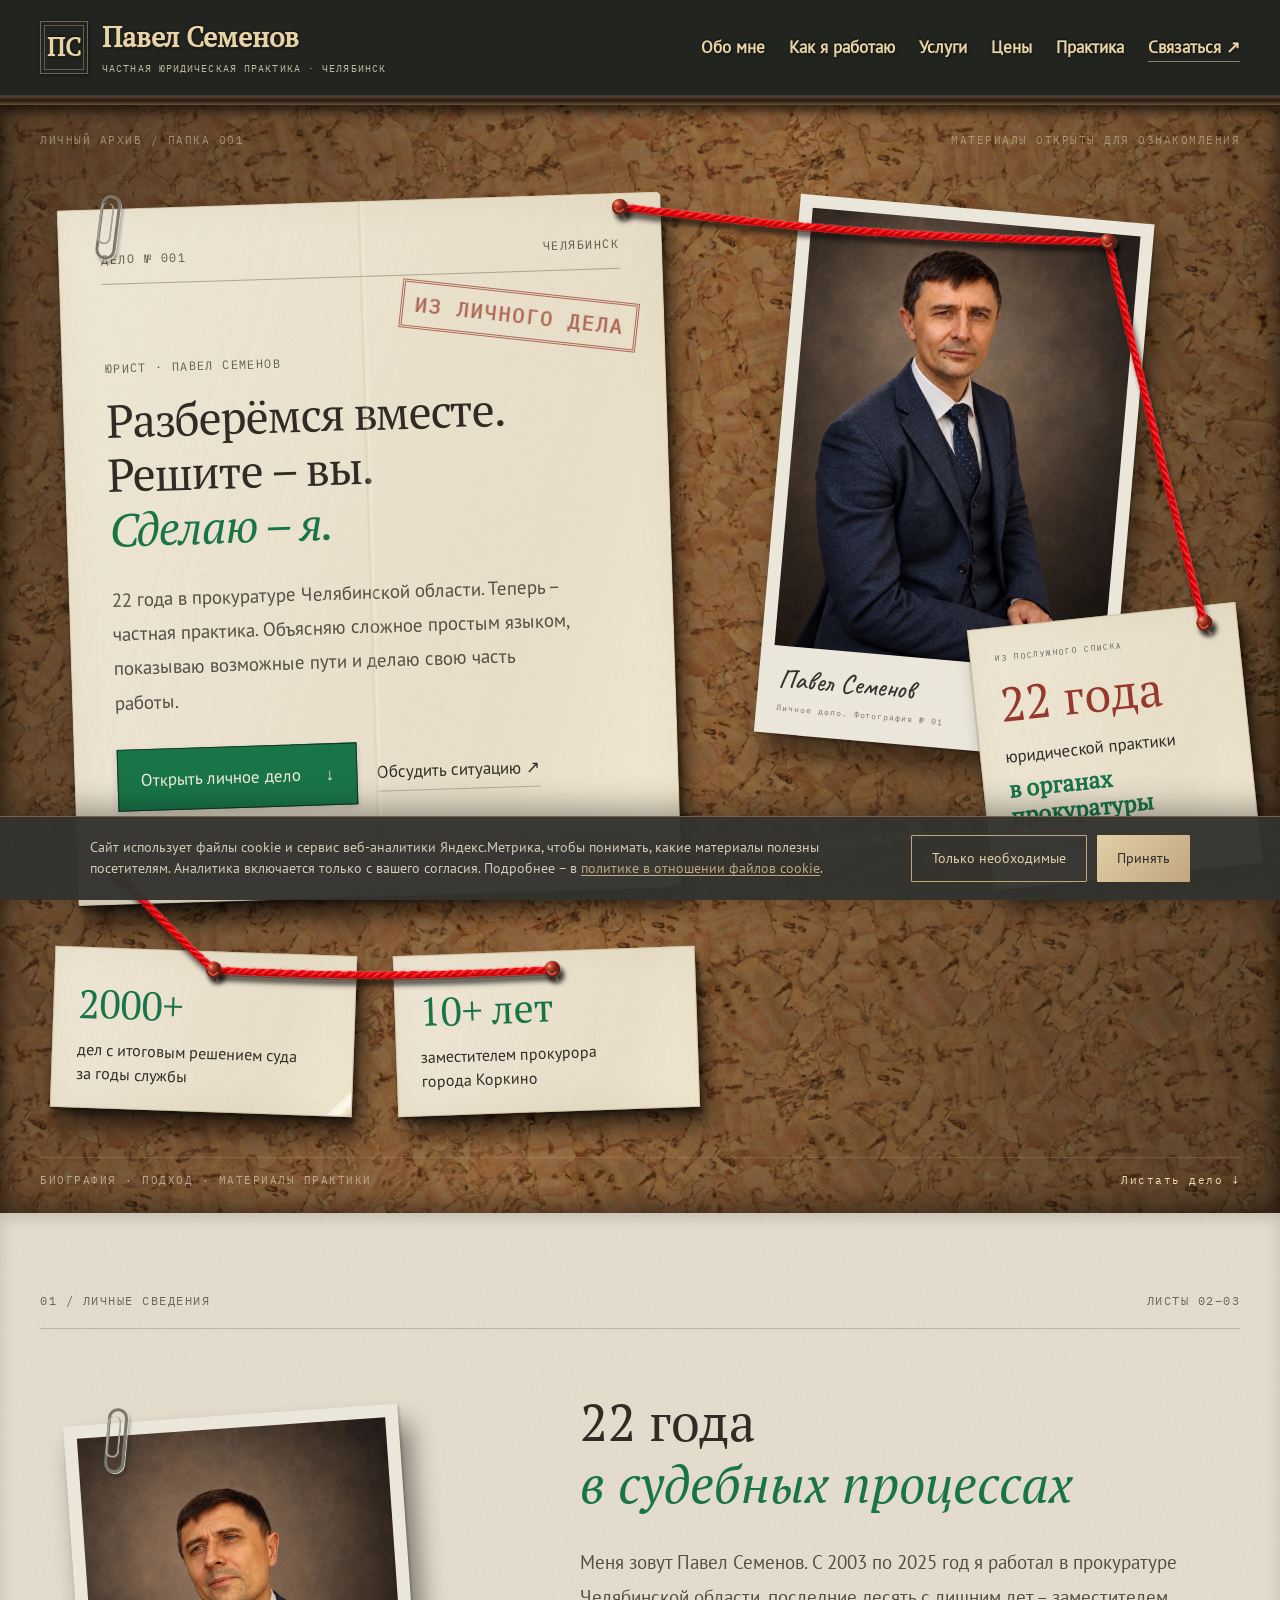
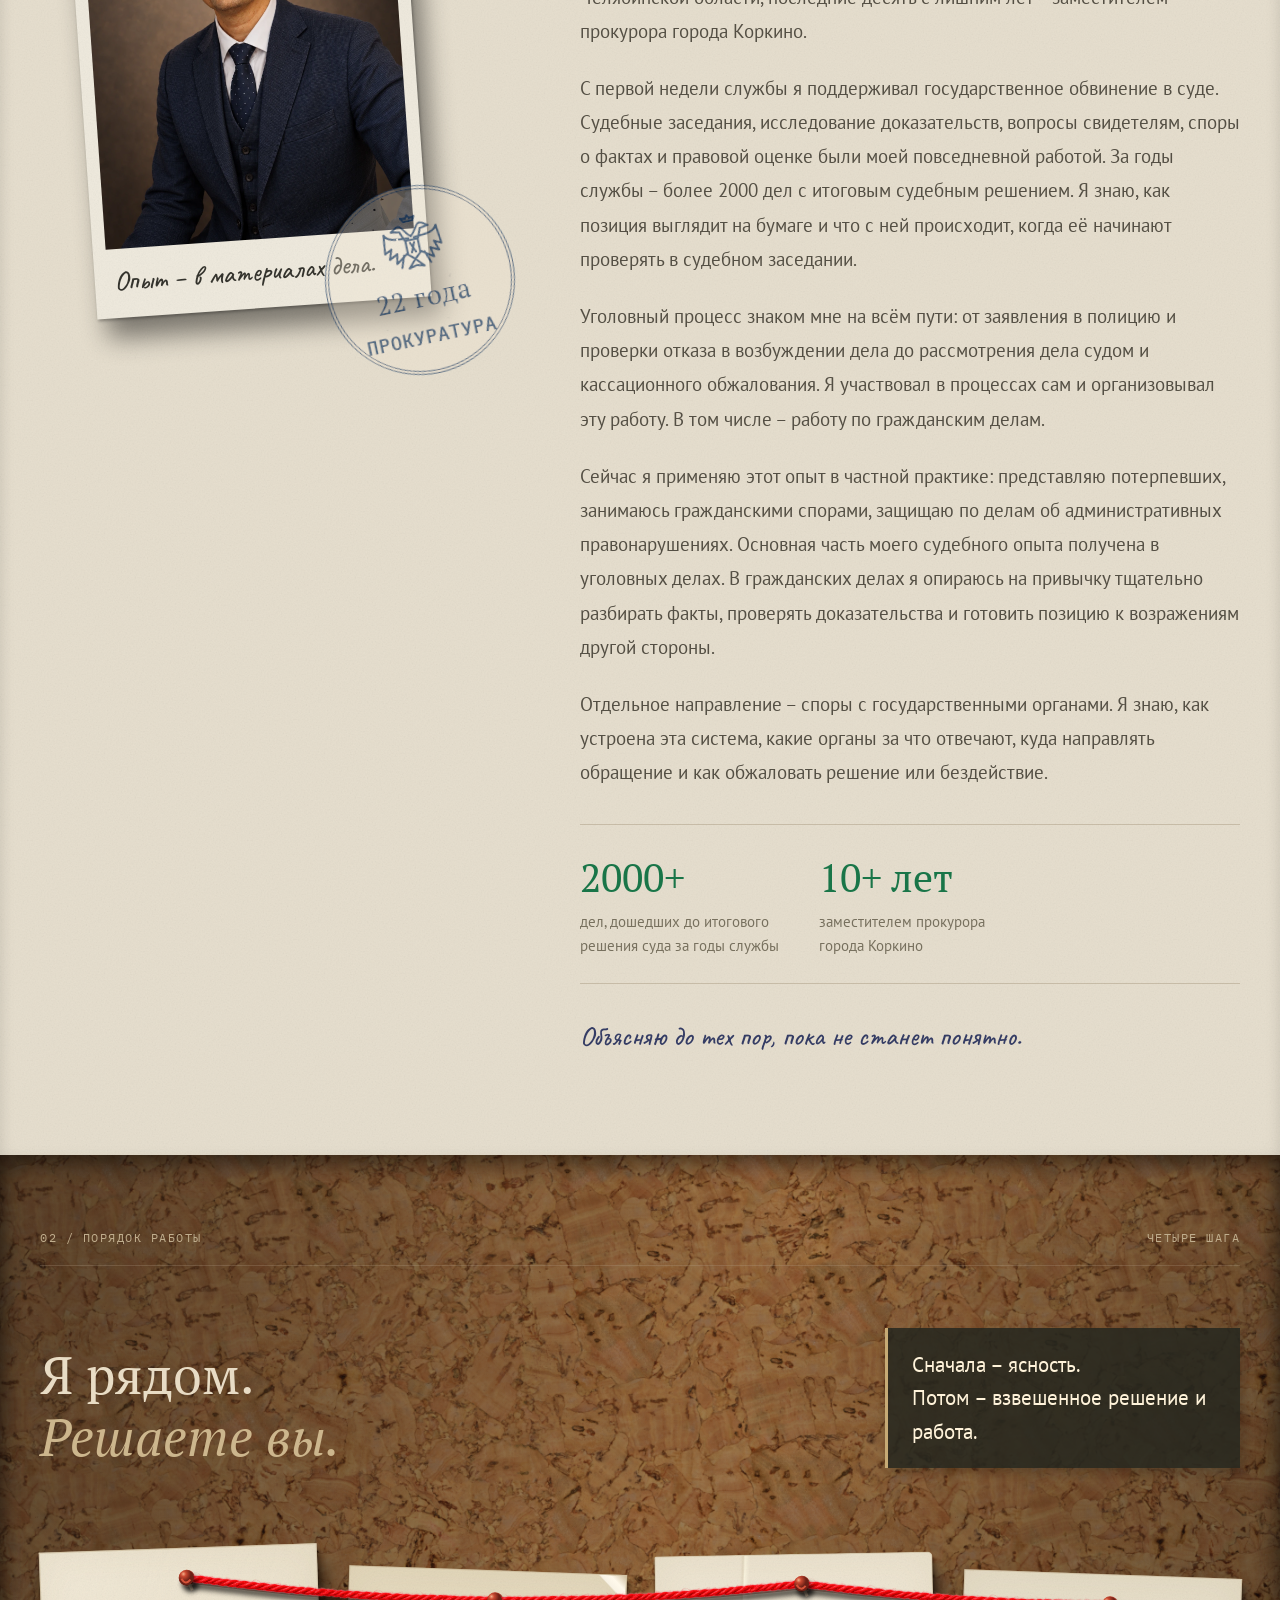
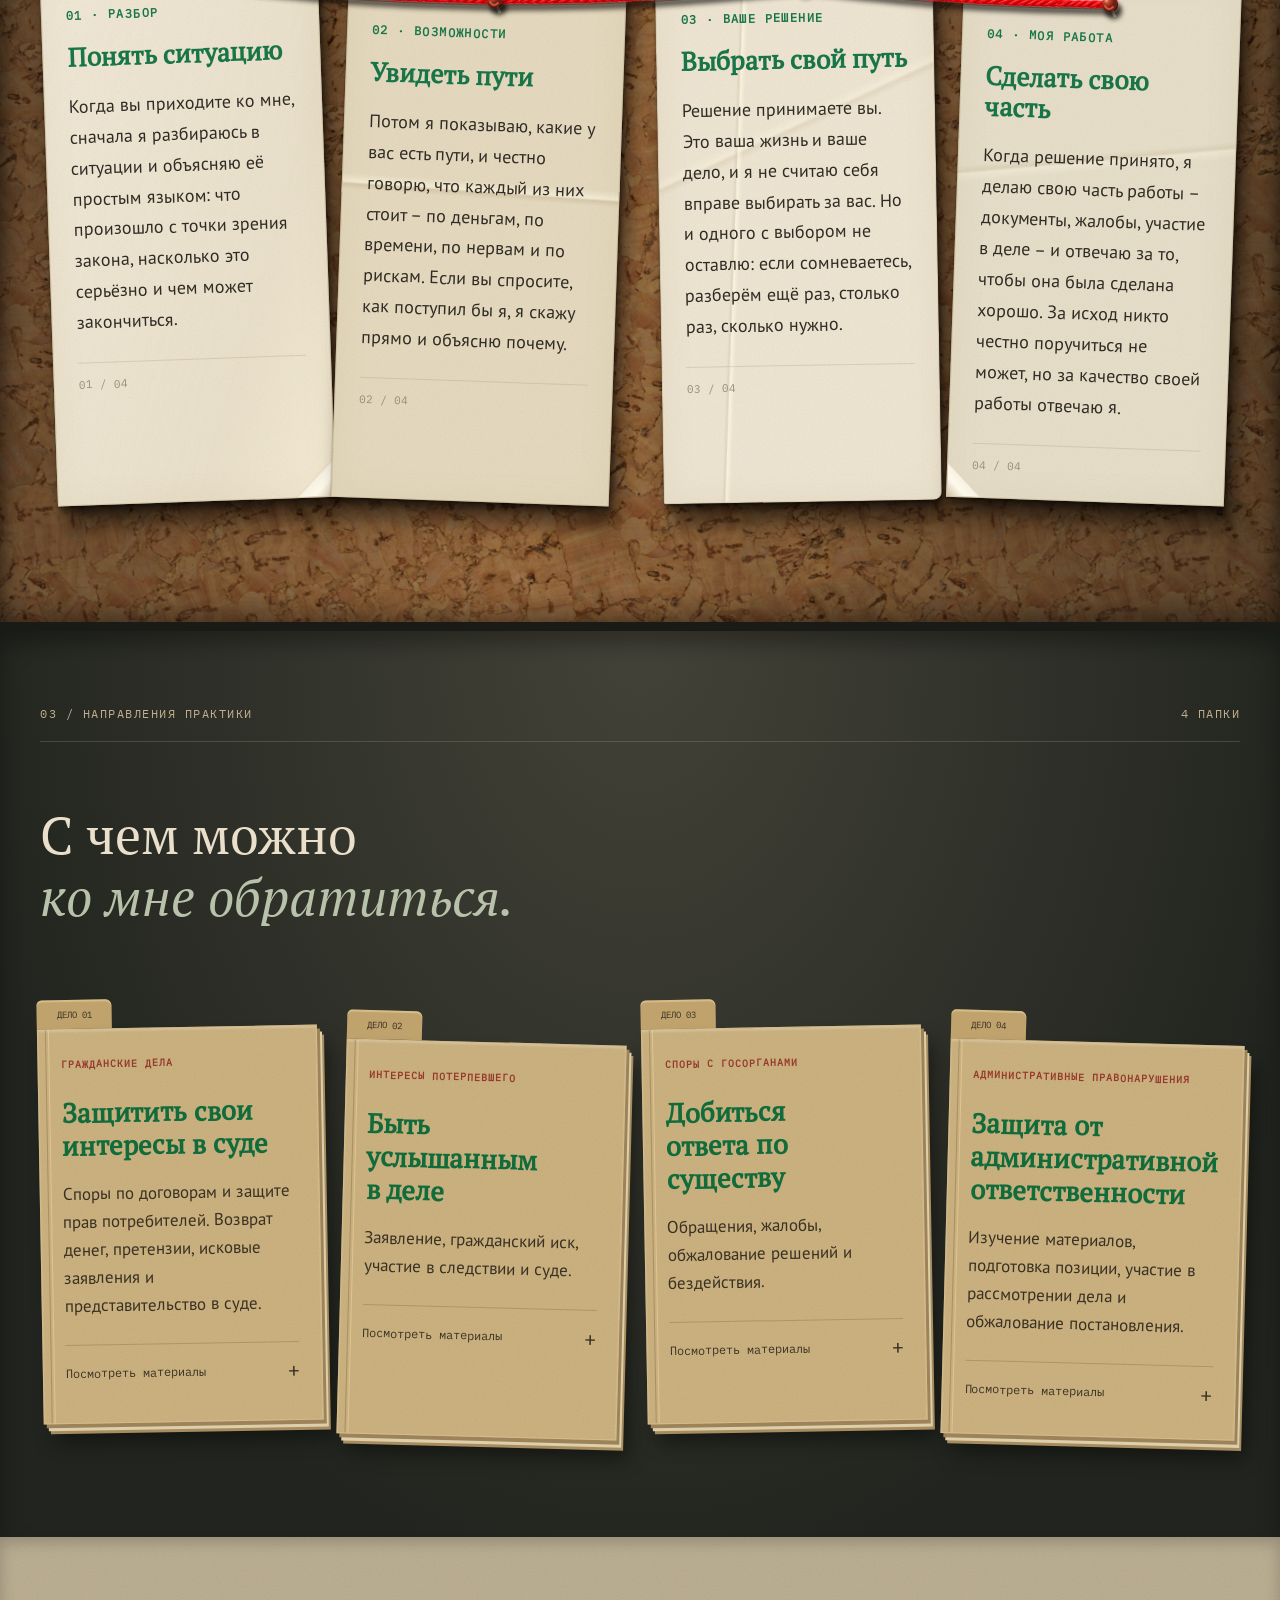
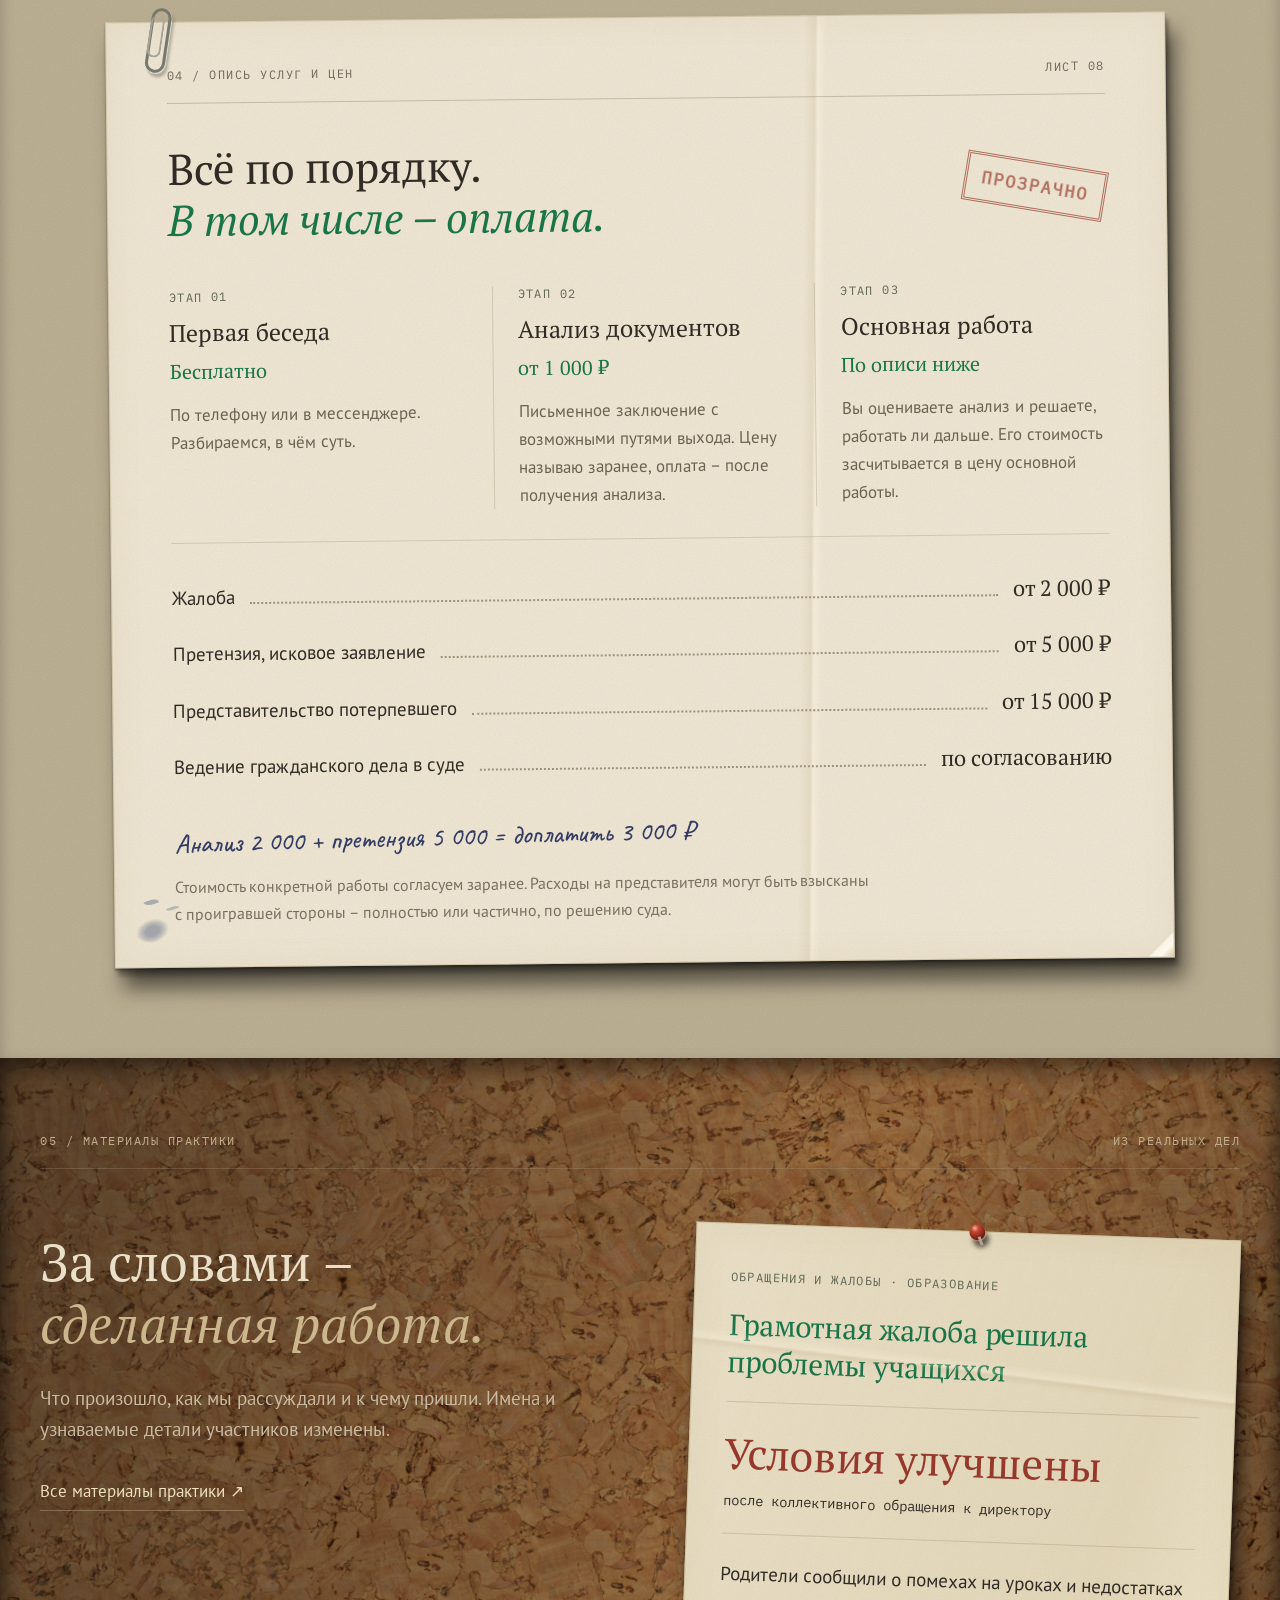
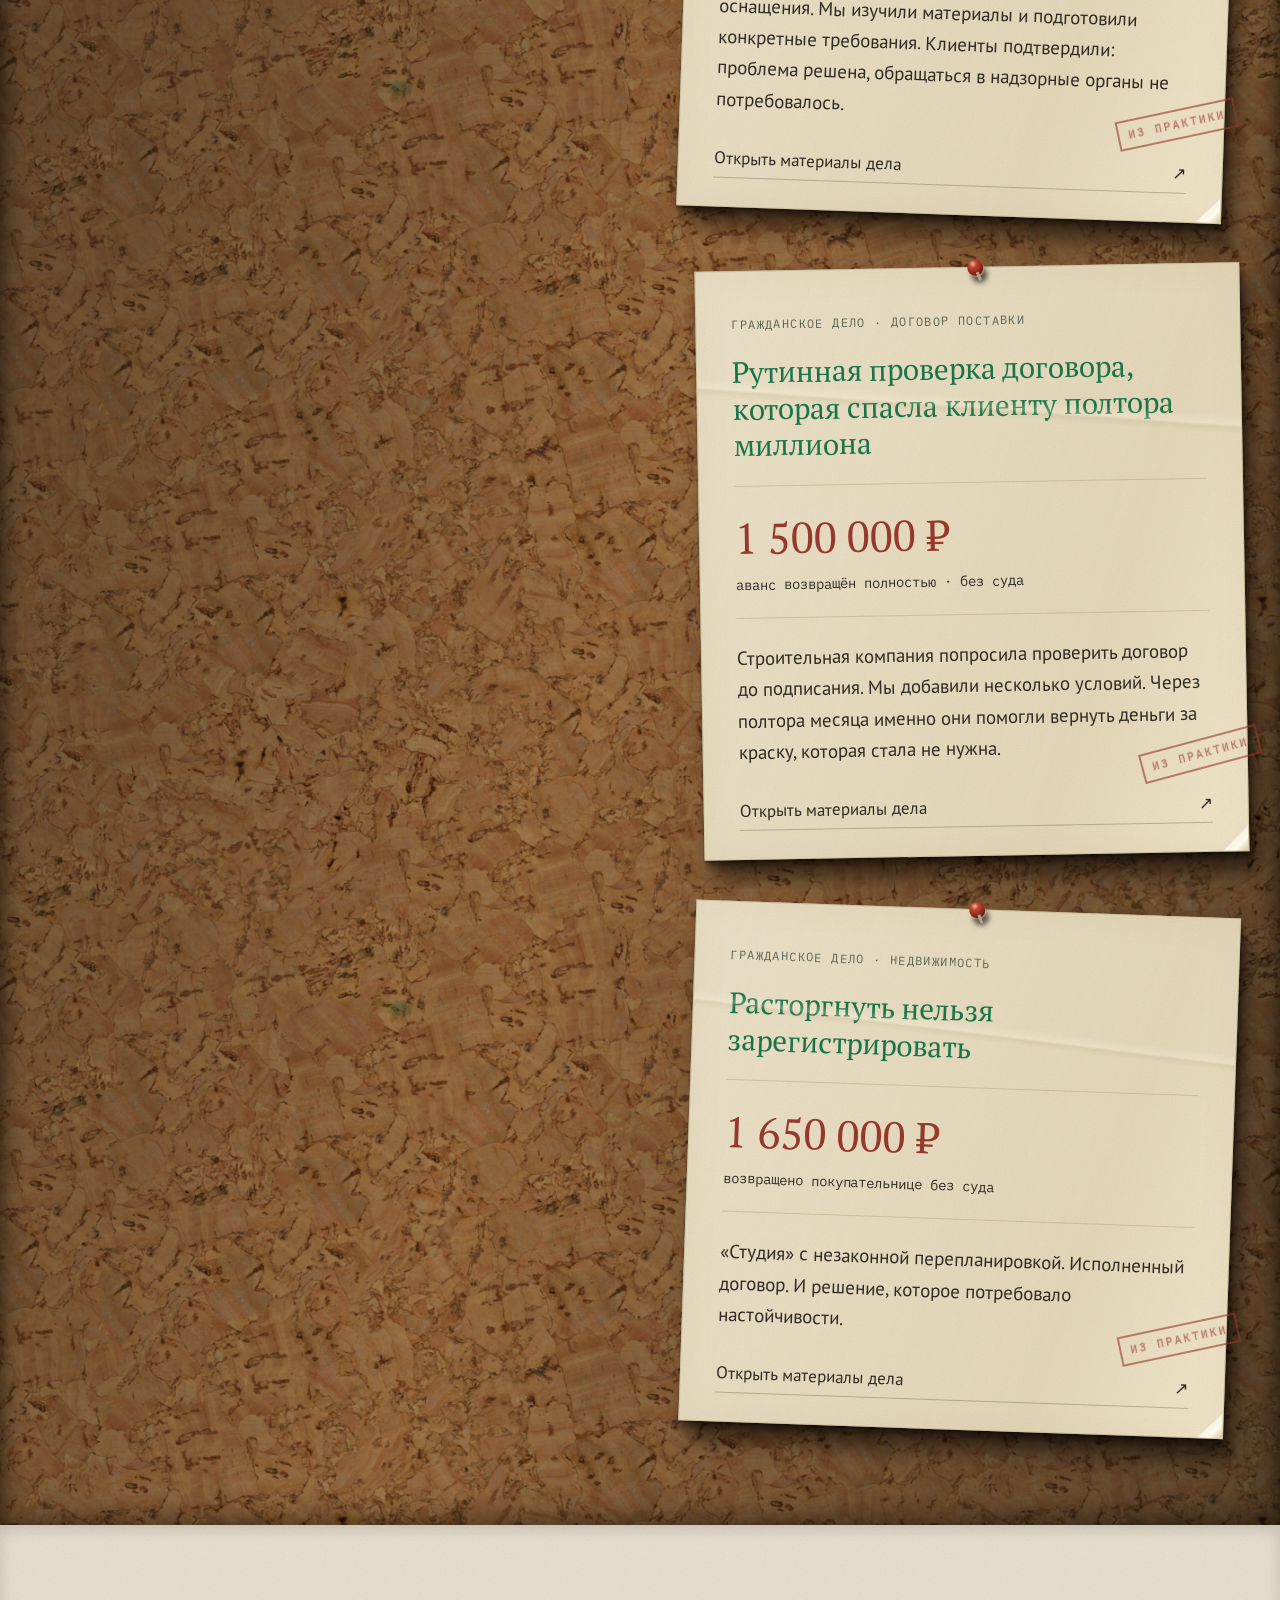
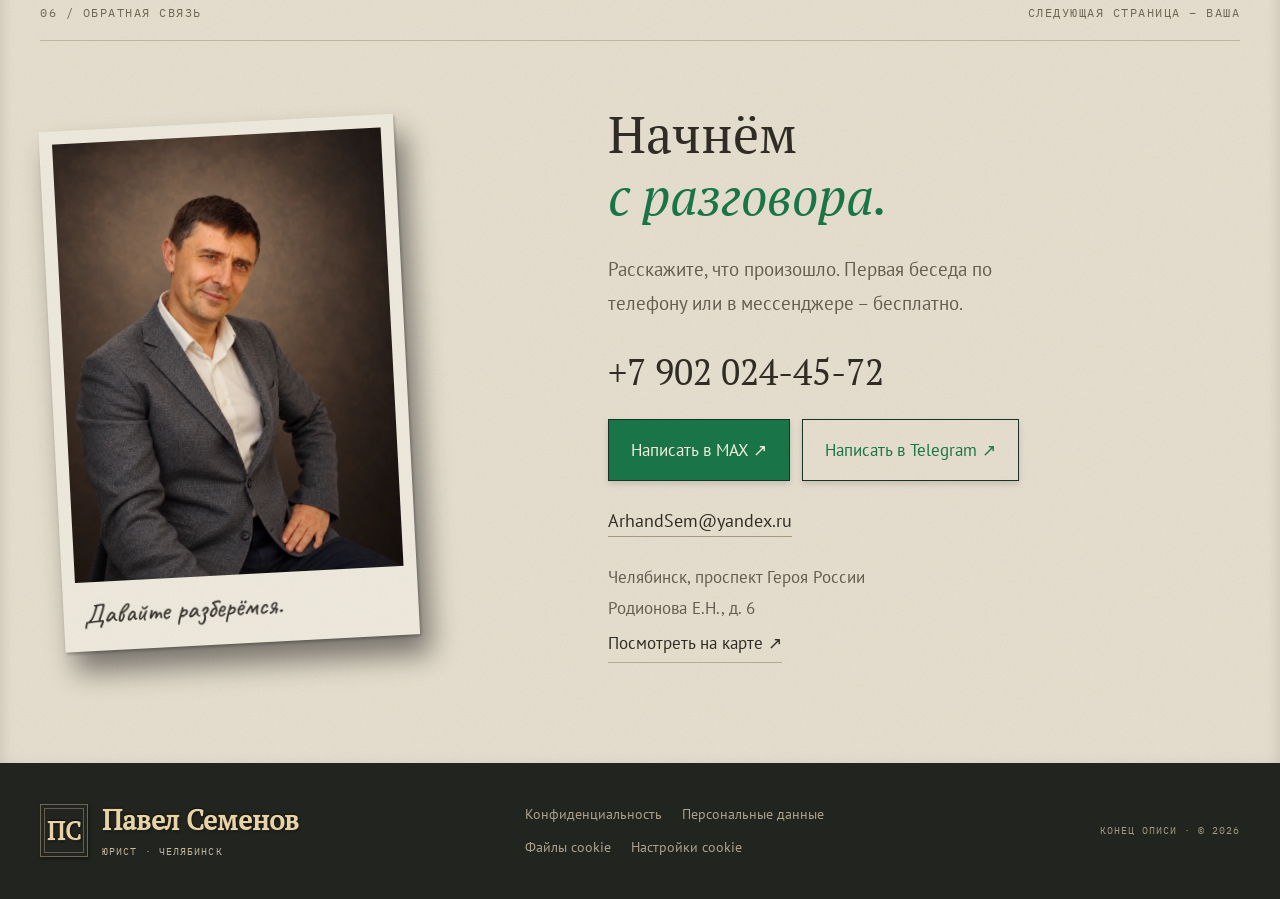
==== commit 0a0ff8af: "Add files via upload" ====
--- a/index.html
+++ b/index.html
@@ -1,5 +1,5 @@
 <!doctype html>
-<html lang="ru"><head><meta charset="utf-8"><meta name="viewport" content="width=device-width,initial-scale=1"><title>Личное дело · Павел Семенов – юрист в Челябинске</title><meta name="description" content="Павел Семенов. 22 года в прокуратуре Челябинской области. Открыто о моём опыте, подходе к работе и стоимости юридической помощи."><link rel="canonical" href="https://юрист-павел-семенов.рф/"><meta property="og:type" content="website"><meta property="og:title" content="Павел Семенов · Личное дело"><meta property="og:description" content="22 года в прокуратуре. Открыто об опыте, подходе к работе и юридической помощи."><meta property="og:image" content="https://юрист-павел-семенов.рф/assets/portrait-main.webp"><link rel="icon" href="favicon.svg"><link rel="stylesheet" href="dossier.css"><link rel="stylesheet" href="refinements.css?v=civil-first-2"><script src="dossier.js" defer></script><script src="cookie-consent.js" defer></script></head>
+<html lang="ru"><head><meta charset="utf-8"><meta name="viewport" content="width=device-width,initial-scale=1"><title>Личное дело · Павел Семенов – юрист в Челябинске</title><meta name="description" content="Павел Семенов. 22 года в прокуратуре Челябинской области. Открыто о моём опыте, подходе к работе и стоимости юридической помощи."><link rel="canonical" href="https://юрист-павел-семенов.рф/"><meta property="og:type" content="website"><meta property="og:title" content="Павел Семенов · Личное дело"><meta property="og:description" content="22 года в прокуратуре. Открыто об опыте, подходе к работе и юридической помощи."><meta property="og:image" content="https://юрист-павел-семенов.рф/assets/portrait-main.webp"><link rel="icon" href="favicon.svg"><link rel="stylesheet" href="dossier.css?v=green-20261024"><link rel="stylesheet" href="refinements.css?v=green-20261024"><script src="dossier.js" defer></script><script src="cookie-consent.js" defer></script></head>
 <body><a class="skip" href="#main">К содержанию</a>
 <svg width="0" height="0" class="svg-defs" aria-hidden="true"><defs><filter id="ink"><feTurbulence type="fractalNoise" baseFrequency=".14" numOctaves="3" seed="7" result="noise"/><feColorMatrix in="noise" type="luminanceToAlpha"/><feComponentTransfer><feFuncA type="discrete" tableValues="0 0 0 1"/></feComponentTransfer><feComposite in="SourceGraphic" operator="out"/></filter><symbol id="eagle" viewBox="0 0 100 90"><g fill="none" stroke="currentColor" stroke-width="3" stroke-linecap="round" stroke-linejoin="round"><path d="M50 34C40 26 40 14 31 18L23 23 35 25 40 38M50 34C60 26 60 14 69 18L77 23 65 25 60 38M46 36C30 35 16 35 12 25L9 52 19 47 14 61 26 55 23 69 39 58M54 36C70 35 84 35 88 25L91 52 81 47 86 61 74 55 77 69 61 58M41 39L41 59 50 67 59 59 59 39ZM50 67L39 79 50 76 61 79ZM35 59L29 76M65 59L71 76M43 12L40 6 47 8 50 3 53 8 60 6 57 12Z"/><path d="M47 43L53 57M53 43L47 57"/></g></symbol></defs></svg>
 <header class="masthead"><div class="header-inner"><a class="brand" href="index.html"><span class="brand-mark">ПС</span><span>Павел Семенов<small>ЧАСТНАЯ ЮРИДИЧЕСКАЯ ПРАКТИКА · ЧЕЛЯБИНСК</small></span></a><button class="menu-toggle" aria-expanded="false" aria-controls="navigation">Меню <span>☰</span></button><nav id="navigation" aria-label="Основная навигация"><a href="#about">Обо мне</a><a href="#approach">Как я работаю</a><a href="#services">Услуги</a><a href="#prices">Цены</a><a href="#practice">Практика</a></nav><a class="header-contact" href="#contacts">Связаться ↗</a></div></header>
@@ -22,7 +22,7 @@
 <details class="folder"><summary><span class="folder-tab">ДЕЛО 04</span><span class="folder-cover"><span class="eyebrow">АДМИНИСТРАТИВНЫЕ ПРАВОНАРУШЕНИЯ</span><span class="folder-title">Защита от административной ответственности</span><span class="folder-desc">Изучение материалов, подготовка позиции, участие в рассмотрении дела и обжалование постановления.</span><span class="folder-open">Посмотреть материалы <b>+</b></span></span></summary><div class="folder-content paper"><p>Если в отношении вас составили протокол или уже вынесли постановление, разберусь в материалах: какие обстоятельства установлены, чем они подтверждаются и соблюдён ли порядок привлечения к ответственности.</p><p>Объясню, какие есть основания для защиты и обжалования. Подготовлю необходимые документы и буду участвовать в рассмотрении дела. Если увижу, что спорить с постановлением нет достаточных оснований, скажу об этом прямо.</p><a href="#contacts">Обсудить ситуацию ↗</a></div></details>
 </div></div></section>
 <section id="prices" class="price-section"><div class="wrap"><article class="price-sheet paper"><span class="paperclip" aria-hidden="true"></span><div class="section-label"><span>04 / ОПИСЬ УСЛУГ И ЦЕН</span><span>ЛИСТ 08</span></div><div class="price-heading"><h2>Всё по порядку.<br><em>В том числе – оплата.</em></h2><span class="stamp agreed">ПРОЗРАЧНО</span></div><div class="payment-stages"><div><span class="eyebrow">ЭТАП 01</span><h3>Первая беседа</h3><strong>Бесплатно</strong><p>По телефону или в мессенджере. Разбираемся, в чём суть.</p></div><div><span class="eyebrow">ЭТАП 02</span><h3>Анализ документов</h3><strong>от 1 000 ₽</strong><p>Письменное заключение с возможными путями выхода. Цену называю заранее, оплата – после получения анализа.</p></div><div><span class="eyebrow">ЭТАП 03</span><h3>Основная работа</h3><strong>По описи ниже</strong><p>Вы оцениваете анализ и решаете, работать ли дальше. Его стоимость засчитывается в цену основной работы.</p></div></div><div class="price-list"><div><span>Жалоба</span><i></i><b>от 2 000 ₽</b></div><div><span>Претензия, исковое заявление</span><i></i><b>от 5 000 ₽</b></div><div><span>Представительство потерпевшего</span><i></i><b>от 15 000 ₽</b></div><div><span>Ведение гражданского дела в суде</span><i></i><b>по согласованию</b></div></div><p class="handwritten calculation">Анализ 2 000 + претензия 5 000 = доплатить 3 000 ₽</p><p class="price-footnote">Стоимость конкретной работы согласуем заранее. Расходы на представителя могут быть взысканы с проигравшей стороны – полностью или частично, по решению суда.</p></article></div></section>
-<section id="practice" class="board practice"><div class="wrap"><div class="section-label light"><span>05 / МАТЕРИАЛЫ ПРАКТИКИ</span><span>ИЗ РЕАЛЬНЫХ ДЕЛ</span></div><div class="practice-layout"><div class="practice-intro"><h2>За словами –<br><em>сделанная работа.</em></h2><p>Что произошло, как мы рассуждали и к чему пришли. Имена и узнаваемые детали участников изменены.</p><a class="light-link" href="praktika.html">Все материалы практики ↗</a></div><article class="case paper"><span class="pin" aria-hidden="true"></span><span class="eyebrow">ГРАЖДАНСКОЕ ДЕЛО · НЕДВИЖИМОСТЬ</span><h3>Расторгнуть нельзя<br>зарегистрировать</h3><div class="case-result"><strong>1 650 000 ₽</strong><span>возвращено покупательнице без суда</span></div><p>«Студия» с незаконной перепланировкой. Исполненный договор. И решение, которое потребовало настойчивости.</p><a class="text-link" href="praktika-studiya.html">Открыть материалы дела <span>↗</span></a><span class="stamp case-stamp">ИЗ ПРАКТИКИ</span></article></div></div></section>
+<section id="practice" class="board practice"><div class="wrap"><div class="section-label light"><span>05 / МАТЕРИАЛЫ ПРАКТИКИ</span><span>ИЗ РЕАЛЬНЫХ ДЕЛ</span></div><div class="practice-layout"><div class="practice-intro"><h2>За словами –<br><em>сделанная работа.</em></h2><p>Что произошло, как мы рассуждали и к чему пришли. Имена и узнаваемые детали участников изменены.</p><a class="light-link" href="praktika.html">Все материалы практики ↗</a></div><div class="practice-cases"><article class="case paper"><span class="pin" aria-hidden="true"></span><span class="eyebrow">ОБРАЩЕНИЯ И ЖАЛОБЫ · ОБРАЗОВАНИЕ</span><h3>Грамотная жалоба решила проблемы учащихся</h3><div class="case-result"><strong>Условия улучшены</strong><span>после коллективного обращения к директору</span></div><p>Родители сообщили о помехах на уроках и недостатках оснащения. Мы изучили материалы и подготовили конкретные требования. Клиенты подтвердили: проблема решена, обращаться в надзорные органы не потребовалось.</p><a class="text-link" href="praktika-shkola.html">Открыть материалы дела <span>↗</span></a><span class="stamp case-stamp">ИЗ ПРАКТИКИ</span></article><article class="case paper"><span class="pin" aria-hidden="true"></span><span class="eyebrow">ГРАЖДАНСКОЕ ДЕЛО · ДОГОВОР ПОСТАВКИ</span><h3>Рутинная проверка договора, которая спасла клиенту полтора миллиона</h3><div class="case-result"><strong>1 500 000 ₽</strong><span>аванс возвращён полностью · без суда</span></div><p>Строительная компания попросила проверить договор до подписания. Мы добавили несколько условий. Через полтора месяца именно они помогли вернуть деньги за краску, которая стала не нужна.</p><a class="text-link" href="praktika-proverka-dogovora.html">Открыть материалы дела <span>↗</span></a><span class="stamp case-stamp">ИЗ ПРАКТИКИ</span></article><article class="case paper"><span class="pin" aria-hidden="true"></span><span class="eyebrow">ГРАЖДАНСКОЕ ДЕЛО · НЕДВИЖИМОСТЬ</span><h3>Расторгнуть нельзя<br>зарегистрировать</h3><div class="case-result"><strong>1 650 000 ₽</strong><span>возвращено покупательнице без суда</span></div><p>«Студия» с незаконной перепланировкой. Исполненный договор. И решение, которое потребовало настойчивости.</p><a class="text-link" href="praktika-studiya.html">Открыть материалы дела <span>↗</span></a><span class="stamp case-stamp">ИЗ ПРАКТИКИ</span></article></div></div></div></section>
 <section id="contacts" class="paper-section contacts"><div class="wrap"><div class="section-label"><span>06 / ОБРАТНАЯ СВЯЗЬ</span><span>СЛЕДУЮЩАЯ СТРАНИЦА – ВАША</span></div><div class="contact-layout"><figure class="polaroid contact-photo"><img src="assets/portrait-contact.webp" width="900" height="1200" loading="lazy" alt="Павел Семенов в сером пиджаке, с лёгкой улыбкой"><figcaption>Давайте разберёмся.</figcaption></figure><div class="contact-copy"><h2>Начнём<br><em>с разговора.</em></h2><p>Расскажите, что произошло. Первая беседа по телефону или в мессенджере – бесплатно.</p><a class="phone" href="tel:+79020244572">+7 902 024-45-72</a><div class="contact-buttons"><a class="button" href="https://max.ru/u/f9LHodD0cOLCCrY9_pj_1xniiiDjCTFWXwpTUWF1RJoM0THyfDcjr5k86PM" target="_blank" rel="noopener">Написать в MAX ↗</a><a class="button secondary" href="https://t.me/Pavel7Semenov" target="_blank" rel="noopener">Написать в Telegram ↗</a></div><a class="email" href="mailto:ArhandSem@yandex.ru">ArhandSem@yandex.ru</a><p class="address">Челябинск, проспект Героя России<br>Родионова Е.Н., д. 6</p><a class="text-link" href="https://yandex.ru/maps/?text=Челябинск%20Родионова%206" target="_blank" rel="noopener">Посмотреть на карте ↗</a></div></div></div></section>
 </main><footer><div class="wrap footer-content"><a class="brand" href="#main"><span class="brand-mark">ПС</span><span>Павел Семенов<small>ЮРИСТ · ЧЕЛЯБИНСК</small></span></a><div class="footer-links"><a href="privacy.html">Конфиденциальность</a><a href="personal-data.html">Персональные данные</a><a href="cookies.html">Файлы cookie</a><button id="cookie-settings">Настройки cookie</button></div><span class="footer-number">КОНЕЦ ОПИСИ · © <span id="year">2026</span></span></div></footer></body></html>
 
--- a/dossier.css
+++ b/dossier.css
@@ -1,6 +1,6 @@
 @import url("fonts.css");
 
-:root{--paper:#ede4d0;--ink:#302c25;--green:#284b3d;--red:#96392c;--mono:Archive,'Courier New',monospace;--serif:PTSerif,Georgia,serif;--sans:PTSans,Arial,sans-serif;--text-soft:#c7bda8;--brass-light:#e2d0a7;--brass-deep:#b99b6a;--line:#73614a}*{box-sizing:border-box}html{scroll-behavior:smooth;scroll-padding-top:88px}body{margin:0;background:#201e19;color:var(--ink);font-family:var(--sans);font-size:18px;line-height:1.65}a{color:inherit;text-decoration:none}button,summary,a{-webkit-tap-highlight-color:transparent}button{font:inherit}a:focus-visible,button:focus-visible,summary:focus-visible{outline:3px solid #ac6a3f;outline-offset:6px}img{display:block;max-width:100%;height:auto}h1,h2,h3,p,figure{margin:0}h1,h2,h3{font-family:var(--serif);font-weight:400;line-height:1.18}h2{font-size:clamp(36px,4.1vw,54px)}h2 em,h1 em{font-weight:400;color:var(--green)}p+p{margin-top:18px}.wrap{width:min(1200px,calc(100% - 80px));margin:auto}.svg-defs{position:absolute}.skip{position:fixed;top:-100px;z-index:1000;background:var(--paper);padding:12px}.skip:focus{top:0}.masthead{position:relative;z-index:50;background:#22241f;color:#e8e0cf;border-bottom:1px solid #ffffff19}.header-inner{max-width:1440px;padding:20px 40px;display:flex;align-items:center;gap:36px;margin:auto}.brand{display:flex;align-items:center;gap:14px;font-family:var(--serif);font-size:22px;line-height:1.2}.brand small{display:block;font:8px var(--mono);letter-spacing:1.6px;margin-top:8px;color:#b1ab99}.brand-mark{width:42px;height:46px;border:1px solid #b6a58885;display:grid;place-items:center;font-family:var(--serif);font-size:20px;box-shadow:inset 0 0 0 3px #22241f,inset 0 0 0 4px #b6a58850}nav{display:flex;gap:24px;margin-left:auto;font-size:14px}nav a:hover,.header-contact:hover{color:#d4b98a}.header-contact{font-size:14px;border-bottom:1px solid #8b806b;white-space:nowrap}.menu-toggle{display:none}.section-label,.scene-top,.scene-bottom,.document-line,.sheet-bottom{font:10px var(--mono);letter-spacing:1.5px;display:flex;justify-content:space-between;gap:20px}.section-label{border-bottom:1px solid #75684e55;padding-bottom:20px;margin-bottom:62px;color:#6e6757}.section-label.light{color:#c0ae8e;border-color:#b2a18a40}.board{background-color:#493624;background-image:linear-gradient(100deg,#140e09a6,#2e201644 55%,#0c0a07a6),url('assets/cork.webp');background-size:cover;position:relative;box-shadow:inset 0 10px 22px #0007,inset 0 -12px 24px #0005}.board-edge{height:9px;background:linear-gradient(#5b4130,#251b13,#6d5133);box-shadow:0 5px 10px #0009}.scene{position:relative}.scene-top{color:#c6bba2a3;padding:28px 0 34px}.hero-layout{position:relative;display:grid;grid-template-columns:1.22fr 1fr;gap:65px;align-items:center;padding:20px 18px 55px;z-index:2}.paper{background-color:var(--paper);background-image:url('assets/paper.svg'),linear-gradient(108deg,#fffcf029,#bb9c5d11 72%,#fff4d770);box-shadow:2px 4px 4px #0003,5px 17px 28px #0006,inset 0 0 40px #9a793113;border:1px solid #ae997166;position:relative}.paper:after{content:'';position:absolute;bottom:0;right:0;pointer-events:none;width:26px;height:26px;background:linear-gradient(135deg,transparent 48%,#b5a17c33 49%,#f8f2e4 54%,#fff9eb 72%,#bba68270);clip-path:polygon(100% 0,100% 100%,0 100%)}.hero-sheet{padding:36px 42px 22px;transform:rotate(-1.8deg);border-radius:2px 5px 18px 2px}.hero-sheet:before{content:'';position:absolute;inset:0;pointer-events:none;background:linear-gradient(90deg,transparent 49.7%,#a38b6022 50%,#fff9e344 50.4%,transparent 51%)}.document-line{border-bottom:1px solid #60594370;padding-bottom:17px;color:#5f594a}.eyebrow{display:block;font:10px var(--mono);letter-spacing:1.4px;color:#5d6453}.hero-sheet>.eyebrow{margin:70px 0 18px}.hero-sheet h1{font-size:clamp(32px,3.6vw,49px);letter-spacing:-1.1px}.hero-copy{font-size:16px;line-height:1.7;margin-top:26px;max-width:460px;color:#554f43}.hero-actions{display:flex;flex-wrap:wrap;align-items:center;gap:20px;margin-top:30px}.button{display:inline-flex;align-items:center;justify-content:space-between;gap:25px;background:var(--green);color:#f4eddc;padding:15px 20px;font-size:14px;border:1px solid #153427;box-shadow:0 3px 6px #0002;transition:background .2s,transform .2s}.button:hover{background:#18392b;transform:translateY(-2px)}.text-link{font-size:14px;border-bottom:1px solid #69614c66;padding:5px 0;display:inline-block}.text-link:hover{color:var(--green);border-color:currentColor}.sheet-bottom{margin-top:40px;border-top:1px solid #60594350;padding-top:16px;font-size:8px;color:#79715f;letter-spacing:1px}.stamp{filter:url(#ink);color:var(--red);font-family:var(--mono);font-weight:bold;letter-spacing:2px;pointer-events:none}.classified{position:absolute;right:34px;top:84px;border:3px double currentColor;padding:5px 11px;transform:rotate(8deg);font-size:19px;opacity:.72}.polaroid{background:#eee9dc;background-image:url('assets/paper.svg');padding:13px 13px 0;box-shadow:1px 2px 3px #0004,10px 20px 26px #0007;position:relative}.polaroid img{width:100%;aspect-ratio:3/4;object-fit:cover}.polaroid figcaption{padding:16px 7px 21px;font-family:Notes,cursive;font-size:27px;color:#34332d;line-height:1.2}.polaroid figcaption span{display:block;font:8px var(--mono);letter-spacing:1px;color:#79715d;margin-top:9px}.hero-photo{width:340px;margin:0 auto;transform:rotate(5deg);z-index:3}.hero-evidence{position:relative;padding-top:0;padding-bottom:65px}.pin{position:absolute;top:-8px;left:50%;width:16px;height:16px;border-radius:50%;background:radial-gradient(circle at 34% 25%,#f7b4a0 0,#c44732 23%,#7a2118 65%,#42150e 85%);box-shadow:1px 1px 1px #f9a48c99,4px 7px 5px #0009;z-index:8}.pin:after{content:'';position:absolute;width:3px;height:9px;background:#b4a28a;top:12px;left:10px;transform:rotate(-22deg);z-index:-1}.paperclip{position:absolute;top:-15px;left:42px;width:20px;height:65px;border:3px solid #79786e;border-radius:13px;transform:rotate(9deg);box-shadow:1px 1px 1px #e5e0cf,3px 4px 3px #0004;z-index:4}.paperclip:after{content:'';position:absolute;inset:5px 3px 12px -3px;border:2px solid #a4a398;border-radius:8px;border-top:0}.evidence-note{position:absolute;right:-16px;bottom:10px;transform:rotate(-6deg);padding:24px 28px;width:223px;z-index:4}.evidence-note strong{display:block;font:46px var(--serif);color:var(--red);margin:9px 0}.evidence-note>span:last-child{font:13px var(--mono);line-height:1.5}.evidence-note .eyebrow{font-size:8px}.handwritten{font-family:Notes,cursive;font-size:27px;color:#343c64;line-height:1.3;display:block}.hero-hand{position:absolute;bottom:-2px;left:-26px;transform:rotate(-7deg);color:#e8d5ad}.threads{position:absolute;pointer-events:none;overflow:visible}.hero-thread{inset:0;width:100%;height:100%;z-index:3}.scene-bottom{color:#baaa8f;padding:15px 0 26px;border-top:1px solid #c9b79033;font-size:9px}.scene-bottom a{color:#f2dfb6}.paper-section{background:#e5ddcc url('assets/paper.svg');padding:80px 0 100px;box-shadow:inset 0 5px 15px #0002}.about-layout{display:grid;grid-template-columns:.8fr 1.2fr;gap:100px;align-items:center}.about-visual{position:relative;padding:0 25px 55px}.about-photo{transform:rotate(-4deg);max-width:335px}.about-copy p{font-size:17px;line-height:1.8;color:#544f44;margin-top:23px}.about-copy h2{margin-bottom:30px}.seal{position:absolute;right:-20px;bottom:0;width:160px;height:160px;border:4px double currentColor;border-radius:50%;color:#244469;transform:rotate(-12deg);display:flex;align-items:center;justify-content:center;flex-direction:column;opacity:.72;background:#eee4d17a}.seal svg{width:70px;height:64px}.seal b{font-size:20px}.seal span{font-size:7px;letter-spacing:1px}.record-stats{display:flex;gap:40px;margin:35px 0;padding:25px 0;border-block:1px solid #8c7d5d55}.record-stats strong{font:36px var(--serif);color:var(--green)}.record-stats span{display:block;font-size:12px;color:#77705e;line-height:1.6;margin-top:7px}.approach{padding:75px 0 100px}.board-heading{display:flex;justify-content:space-between;align-items:end;color:#e8dcc5;margin-bottom:60px}.board h2 em{color:#ccb68d}.board-heading p{font-size:15px;color:#c9bca4}.steps{display:grid;grid-template-columns:repeat(4,1fr);gap:25px;position:relative;padding:20px 0}.step{padding:34px 24px 25px;transform:rotate(-2deg);transition:transform .3s;transform-origin:50% 0}.step:nth-of-type(2){transform:rotate(2deg);background-color:#e4d8bc;margin-top:22px}.step:nth-of-type(3){transform:rotate(-1deg);margin-top:6px}.step:nth-of-type(4){transform:rotate(2deg);background-color:#e6ddc7;margin-top:26px}.step:hover{transform:rotate(0)}.step h3{font-size:23px;margin:19px 0}.step p{font-size:15px;line-height:1.75}.step-page{display:block;font:9px var(--mono);color:#968d76;margin-top:24px;border-top:1px solid #9e8d6544;padding-top:14px}.steps-thread{inset:0;width:100%;height:100%;z-index:4}.desk-section{padding:75px 0 100px;background:radial-gradient(ellipse at 50% 0,#434238,#22251f 75%);color:#e9dfcb;border-top:9px solid #1a1b16;box-shadow:inset 0 12px 22px #0005}.desk-section h2 em{color:#b8c2aa}.folders{display:grid;grid-template-columns:repeat(4,1fr);gap:22px;margin-top:65px;align-items:start}.folder{color:#393123;position:relative;transform:rotate(-1deg);transition:transform .25s}.folder:nth-child(even){transform:rotate(1.5deg);margin-top:15px}.folder:hover,.folder[open]{transform:translateY(-8px) rotate(0)}.folder summary{list-style:none;cursor:pointer;position:relative}.folder summary::-webkit-details-marker{display:none}.folder-tab{background:#bfa26c;display:inline-block;border-radius:5px 6px 0 0;font:9px var(--mono);padding:9px 20px;box-shadow:inset 0 2px 1px #f1ddad77}.folder-cover{display:block;background:#c9ae7a url('assets/paper.svg');padding:28px 22px 20px;min-height:325px;border:1px solid #dfc79488;box-shadow:inset 0 2px 2px #fff3,3px 4px #9c835a,5px 7px #ddcfaa,7px 10px #a78c60,11px 18px 20px #0007;position:relative}.folder-cover:before{content:'';position:absolute;left:7px;top:0;bottom:0;border-left:1px solid #7b613966;border-right:1px solid #ecd39c99;width:2px}.folder-cover .eyebrow{font-size:8px;color:#695638;letter-spacing:1px}.folder-title{font:25px/1.22 var(--serif);display:block;margin:26px 0 17px}.folder-desc{display:block;font-size:14px;line-height:1.65}.folder-open{font:9px var(--mono);display:flex;justify-content:space-between;align-items:center;border-top:1px solid #77603f55;margin-top:25px;padding-top:14px}.folder-open b{font-size:20px;font-weight:400}.folder[open] .folder-open b{transform:rotate(45deg)}.folder-content{padding:24px 20px;font-size:15px;margin-top:8px;box-shadow:4px 9px 12px #0005}.folder-content a{display:block;margin-top:16px;color:var(--green);text-decoration:underline}.price-section{background:#b7aa8d url('assets/paper.svg');padding:80px 0 95px;box-shadow:inset 0 5px 15px #0003}.price-sheet{max-width:1060px;margin:auto;padding:45px 60px 40px;transform:rotate(-.6deg)}.price-sheet .section-label{margin-bottom:40px}.price-heading{display:flex;justify-content:space-between;align-items:center}.price-heading h2{font-size:43px}.agreed{font-size:17px;border:3px double currentColor;transform:rotate(10deg);padding:8px 14px;opacity:.7}.payment-stages{display:grid;grid-template-columns:repeat(3,1fr);gap:30px;margin:45px 0 35px;padding-bottom:30px;border-bottom:1px solid #9b8f7455}.payment-stages>div+div{border-left:1px solid #9b8f7455;padding-left:25px}.payment-stages h3{font-size:21px;margin:14px 0 8px}.payment-stages strong{font:20px var(--serif);color:var(--green)}.payment-stages p{font-size:14px;margin-top:12px;color:#6c6250}.price-list>div{display:flex;align-items:baseline;gap:15px;margin:20px 0;font-size:17px}.price-list i{flex:1;border-bottom:2px dotted #9f927a}.price-list b{font-weight:400;white-space:nowrap;font-family:var(--serif);font-size:20px}.calculation{margin:35px 0 20px;transform:rotate(-1deg)}.price-footnote{font-size:13px;color:#79715f;max-width:700px}.practice{padding:75px 0 95px}.practice-layout{display:grid;grid-template-columns:1fr 1fr;gap:110px;align-items:center}.practice-intro{color:#eadfc8}.practice-intro p{font-size:16px;color:#cabca3;margin:28px 0}.light-link{font-size:14px;border-bottom:1px solid #ae9b7888;color:#eee1bf;padding-bottom:8px}.case{padding:45px 35px 28px;transform:rotate(2deg);background-color:#e5d9bc}.case h3{font-size:30px;margin:22px 0}.case-result{padding:22px 0;border-block:1px solid #9c886455}.case-result strong{font:43px var(--serif);color:var(--red);display:block}.case-result span{font:10px var(--mono);display:block;margin-top:8px}.case p{font-size:16px;margin:24px 0}.case .text-link{display:flex;justify-content:space-between}.case-stamp{position:absolute;right:-30px;bottom:70px;font-size:13px;border:2px solid currentColor;transform:rotate(-14deg);padding:4px 9px;opacity:.6}.contact-layout{display:grid;grid-template-columns:.85fr 1.15fr;gap:100px;align-items:start}.contact-photo{max-width:355px;transform:rotate(-3deg);margin-top:20px}.contact-copy p{font-size:17px;color:#655e50;margin-top:25px;max-width:450px}.phone{display:block;font:clamp(25px,3vw,36px) var(--serif);margin:28px 0 24px}.contact-buttons{display:flex;gap:12px;flex-wrap:wrap}.secondary{background:transparent;color:var(--green)}.secondary:hover{color:#fff}.email{display:inline-block;margin-top:25px;border-bottom:1px solid #a7987c;font-size:16px}.address{font-size:14px!important}.consultation{margin-top:30px;border-top:1px solid #9f927977;padding-top:18px}.consultation summary{cursor:pointer;display:flex;justify-content:space-between;font-size:16px}.consultation .small{font-size:12px;line-height:1.6}.small a{text-decoration:underline}.form-slot iframe{width:100%;height:650px;border:0;background:#f4efdf;margin-top:20px}footer{background:#22241f;color:#d8d0bc;padding:40px 0}.footer-content{display:flex;justify-content:space-between;gap:30px;align-items:center}.footer-links{display:flex;flex-wrap:wrap;gap:10px 20px;max-width:350px;font-size:11px;color:#aaa28e}.footer-links a:hover{text-decoration:underline}.footer-links button{padding:0;border:0;background:none;color:inherit;font:inherit;cursor:pointer}.footer-number{font:8px var(--mono);letter-spacing:1px;color:#a29a85}.cc-banner{--text-soft:#d4cbb8;--brass-deep:#c0a67e}.cc-btn{border-radius:1px!important}
+:root{--paper:#ede4d0;--ink:#302c25;--green:#197548;--red:#96392c;--mono:Archive,'Courier New',monospace;--serif:PTSerif,Georgia,serif;--sans:PTSans,Arial,sans-serif;--text-soft:#c7bda8;--brass-light:#e2d0a7;--brass-deep:#b99b6a;--line:#73614a}*{box-sizing:border-box}html{scroll-behavior:smooth;scroll-padding-top:88px}body{margin:0;background:#201e19;color:var(--ink);font-family:var(--sans);font-size:18px;line-height:1.65}a{color:inherit;text-decoration:none}button,summary,a{-webkit-tap-highlight-color:transparent}button{font:inherit}a:focus-visible,button:focus-visible,summary:focus-visible{outline:3px solid #ac6a3f;outline-offset:6px}img{display:block;max-width:100%;height:auto}h1,h2,h3,p,figure{margin:0}h1,h2,h3{font-family:var(--serif);font-weight:400;line-height:1.18}h2{font-size:clamp(36px,4.1vw,54px)}h2 em,h1 em{font-weight:400;color:var(--green)}p+p{margin-top:18px}.wrap{width:min(1200px,calc(100% - 80px));margin:auto}.svg-defs{position:absolute}.skip{position:fixed;top:-100px;z-index:1000;background:var(--paper);padding:12px}.skip:focus{top:0}.masthead{position:relative;z-index:50;background:#22241f;color:#e8e0cf;border-bottom:1px solid #ffffff19}.header-inner{max-width:1440px;padding:20px 40px;display:flex;align-items:center;gap:36px;margin:auto}.brand{display:flex;align-items:center;gap:14px;font-family:var(--serif);font-size:22px;line-height:1.2}.brand small{display:block;font:8px var(--mono);letter-spacing:1.6px;margin-top:8px;color:#b1ab99}.brand-mark{width:42px;height:46px;border:1px solid #b6a58885;display:grid;place-items:center;font-family:var(--serif);font-size:20px;box-shadow:inset 0 0 0 3px #22241f,inset 0 0 0 4px #b6a58850}nav{display:flex;gap:24px;margin-left:auto;font-size:14px}nav a:hover,.header-contact:hover{color:#d4b98a}.header-contact{font-size:14px;border-bottom:1px solid #8b806b;white-space:nowrap}.menu-toggle{display:none}.section-label,.scene-top,.scene-bottom,.document-line,.sheet-bottom{font:10px var(--mono);letter-spacing:1.5px;display:flex;justify-content:space-between;gap:20px}.section-label{border-bottom:1px solid #75684e55;padding-bottom:20px;margin-bottom:62px;color:#6e6757}.section-label.light{color:#c0ae8e;border-color:#b2a18a40}.board{background-color:#493624;background-image:linear-gradient(100deg,#140e09a6,#2e201644 55%,#0c0a07a6),url('assets/cork.webp');background-size:cover;position:relative;box-shadow:inset 0 10px 22px #0007,inset 0 -12px 24px #0005}.board-edge{height:9px;background:linear-gradient(#5b4130,#251b13,#6d5133);box-shadow:0 5px 10px #0009}.scene{position:relative}.scene-top{color:#c6bba2a3;padding:28px 0 34px}.hero-layout{position:relative;display:grid;grid-template-columns:1.22fr 1fr;gap:65px;align-items:center;padding:20px 18px 55px;z-index:2}.paper{background-color:var(--paper);background-image:url('assets/paper.svg'),linear-gradient(108deg,#fffcf029,#bb9c5d11 72%,#fff4d770);box-shadow:2px 4px 4px #0003,5px 17px 28px #0006,inset 0 0 40px #9a793113;border:1px solid #ae997166;position:relative}.paper:after{content:'';position:absolute;bottom:0;right:0;pointer-events:none;width:26px;height:26px;background:linear-gradient(135deg,transparent 48%,#b5a17c33 49%,#f8f2e4 54%,#fff9eb 72%,#bba68270);clip-path:polygon(100% 0,100% 100%,0 100%)}.hero-sheet{padding:36px 42px 22px;transform:rotate(-1.8deg);border-radius:2px 5px 18px 2px}.hero-sheet:before{content:'';position:absolute;inset:0;pointer-events:none;background:linear-gradient(90deg,transparent 49.7%,#a38b6022 50%,#fff9e344 50.4%,transparent 51%)}.document-line{border-bottom:1px solid #60594370;padding-bottom:17px;color:#5f594a}.eyebrow{display:block;font:10px var(--mono);letter-spacing:1.4px;color:#5d6453}.hero-sheet>.eyebrow{margin:70px 0 18px}.hero-sheet h1{font-size:clamp(32px,3.6vw,49px);letter-spacing:-1.1px}.hero-copy{font-size:16px;line-height:1.7;margin-top:26px;max-width:460px;color:#554f43}.hero-actions{display:flex;flex-wrap:wrap;align-items:center;gap:20px;margin-top:30px}.button{display:inline-flex;align-items:center;justify-content:space-between;gap:25px;background:var(--green);color:#f4eddc;padding:15px 20px;font-size:14px;border:1px solid #153427;box-shadow:0 3px 6px #0002;transition:background .2s,transform .2s}.button:hover{background:#18392b;transform:translateY(-2px)}.text-link{font-size:14px;border-bottom:1px solid #69614c66;padding:5px 0;display:inline-block}.text-link:hover{color:var(--green);border-color:currentColor}.sheet-bottom{margin-top:40px;border-top:1px solid #60594350;padding-top:16px;font-size:8px;color:#79715f;letter-spacing:1px}.stamp{filter:url(#ink);color:var(--red);font-family:var(--mono);font-weight:bold;letter-spacing:2px;pointer-events:none}.classified{position:absolute;right:34px;top:84px;border:3px double currentColor;padding:5px 11px;transform:rotate(8deg);font-size:19px;opacity:.72}.polaroid{background:#eee9dc;background-image:url('assets/paper.svg');padding:13px 13px 0;box-shadow:1px 2px 3px #0004,10px 20px 26px #0007;position:relative}.polaroid img{width:100%;aspect-ratio:3/4;object-fit:cover}.polaroid figcaption{padding:16px 7px 21px;font-family:Notes,cursive;font-size:27px;color:#34332d;line-height:1.2}.polaroid figcaption span{display:block;font:8px var(--mono);letter-spacing:1px;color:#79715d;margin-top:9px}.hero-photo{width:340px;margin:0 auto;transform:rotate(5deg);z-index:3}.hero-evidence{position:relative;padding-top:0;padding-bottom:65px}.pin{position:absolute;top:-8px;left:50%;width:16px;height:16px;border-radius:50%;background:radial-gradient(circle at 34% 25%,#f7b4a0 0,#c44732 23%,#7a2118 65%,#42150e 85%);box-shadow:1px 1px 1px #f9a48c99,4px 7px 5px #0009;z-index:8}.pin:after{content:'';position:absolute;width:3px;height:9px;background:#b4a28a;top:12px;left:10px;transform:rotate(-22deg);z-index:-1}.paperclip{position:absolute;top:-15px;left:42px;width:20px;height:65px;border:3px solid #79786e;border-radius:13px;transform:rotate(9deg);box-shadow:1px 1px 1px #e5e0cf,3px 4px 3px #0004;z-index:4}.paperclip:after{content:'';position:absolute;inset:5px 3px 12px -3px;border:2px solid #a4a398;border-radius:8px;border-top:0}.evidence-note{position:absolute;right:-16px;bottom:10px;transform:rotate(-6deg);padding:24px 28px;width:223px;z-index:4}.evidence-note strong{display:block;font:46px var(--serif);color:var(--red);margin:9px 0}.evidence-note>span:last-child{font:13px var(--mono);line-height:1.5}.evidence-note .eyebrow{font-size:8px}.handwritten{font-family:Notes,cursive;font-size:27px;color:#343c64;line-height:1.3;display:block}.hero-hand{position:absolute;bottom:-2px;left:-26px;transform:rotate(-7deg);color:#e8d5ad}.threads{position:absolute;pointer-events:none;overflow:visible}.hero-thread{inset:0;width:100%;height:100%;z-index:3}.scene-bottom{color:#baaa8f;padding:15px 0 26px;border-top:1px solid #c9b79033;font-size:9px}.scene-bottom a{color:#f2dfb6}.paper-section{background:#e5ddcc url('assets/paper.svg');padding:80px 0 100px;box-shadow:inset 0 5px 15px #0002}.about-layout{display:grid;grid-template-columns:.8fr 1.2fr;gap:100px;align-items:center}.about-visual{position:relative;padding:0 25px 55px}.about-photo{transform:rotate(-4deg);max-width:335px}.about-copy p{font-size:17px;line-height:1.8;color:#544f44;margin-top:23px}.about-copy h2{margin-bottom:30px}.seal{position:absolute;right:-20px;bottom:0;width:160px;height:160px;border:4px double currentColor;border-radius:50%;color:#244469;transform:rotate(-12deg);display:flex;align-items:center;justify-content:center;flex-direction:column;opacity:.72;background:#eee4d17a}.seal svg{width:70px;height:64px}.seal b{font-size:20px}.seal span{font-size:7px;letter-spacing:1px}.record-stats{display:flex;gap:40px;margin:35px 0;padding:25px 0;border-block:1px solid #8c7d5d55}.record-stats strong{font:36px var(--serif);color:var(--green)}.record-stats span{display:block;font-size:12px;color:#77705e;line-height:1.6;margin-top:7px}.approach{padding:75px 0 100px}.board-heading{display:flex;justify-content:space-between;align-items:end;color:#e8dcc5;margin-bottom:60px}.board h2 em{color:#ccb68d}.board-heading p{font-size:15px;color:#c9bca4}.steps{display:grid;grid-template-columns:repeat(4,1fr);gap:25px;position:relative;padding:20px 0}.step{padding:34px 24px 25px;transform:rotate(-2deg);transition:transform .3s;transform-origin:50% 0}.step:nth-of-type(2){transform:rotate(2deg);background-color:#e4d8bc;margin-top:22px}.step:nth-of-type(3){transform:rotate(-1deg);margin-top:6px}.step:nth-of-type(4){transform:rotate(2deg);background-color:#e6ddc7;margin-top:26px}.step:hover{transform:rotate(0)}.step h3{font-size:23px;margin:19px 0}.step p{font-size:15px;line-height:1.75}.step-page{display:block;font:9px var(--mono);color:#968d76;margin-top:24px;border-top:1px solid #9e8d6544;padding-top:14px}.steps-thread{inset:0;width:100%;height:100%;z-index:4}.desk-section{padding:75px 0 100px;background:radial-gradient(ellipse at 50% 0,#434238,#22251f 75%);color:#e9dfcb;border-top:9px solid #1a1b16;box-shadow:inset 0 12px 22px #0005}.desk-section h2 em{color:#b8c2aa}.folders{display:grid;grid-template-columns:repeat(4,1fr);gap:22px;margin-top:65px;align-items:start}.folder{color:#393123;position:relative;transform:rotate(-1deg);transition:transform .25s}.folder:nth-child(even){transform:rotate(1.5deg);margin-top:15px}.folder:hover,.folder[open]{transform:translateY(-8px) rotate(0)}.folder summary{list-style:none;cursor:pointer;position:relative}.folder summary::-webkit-details-marker{display:none}.folder-tab{background:#bfa26c;display:inline-block;border-radius:5px 6px 0 0;font:9px var(--mono);padding:9px 20px;box-shadow:inset 0 2px 1px #f1ddad77}.folder-cover{display:block;background:#c9ae7a url('assets/paper.svg');padding:28px 22px 20px;min-height:325px;border:1px solid #dfc79488;box-shadow:inset 0 2px 2px #fff3,3px 4px #9c835a,5px 7px #ddcfaa,7px 10px #a78c60,11px 18px 20px #0007;position:relative}.folder-cover:before{content:'';position:absolute;left:7px;top:0;bottom:0;border-left:1px solid #7b613966;border-right:1px solid #ecd39c99;width:2px}.folder-cover .eyebrow{font-size:8px;color:#695638;letter-spacing:1px}.folder-title{font:25px/1.22 var(--serif);display:block;margin:26px 0 17px}.folder-desc{display:block;font-size:14px;line-height:1.65}.folder-open{font:9px var(--mono);display:flex;justify-content:space-between;align-items:center;border-top:1px solid #77603f55;margin-top:25px;padding-top:14px}.folder-open b{font-size:20px;font-weight:400}.folder[open] .folder-open b{transform:rotate(45deg)}.folder-content{padding:24px 20px;font-size:15px;margin-top:8px;box-shadow:4px 9px 12px #0005}.folder-content a{display:block;margin-top:16px;color:var(--green);text-decoration:underline}.price-section{background:#b7aa8d url('assets/paper.svg');padding:80px 0 95px;box-shadow:inset 0 5px 15px #0003}.price-sheet{max-width:1060px;margin:auto;padding:45px 60px 40px;transform:rotate(-.6deg)}.price-sheet .section-label{margin-bottom:40px}.price-heading{display:flex;justify-content:space-between;align-items:center}.price-heading h2{font-size:43px}.agreed{font-size:17px;border:3px double currentColor;transform:rotate(10deg);padding:8px 14px;opacity:.7}.payment-stages{display:grid;grid-template-columns:repeat(3,1fr);gap:30px;margin:45px 0 35px;padding-bottom:30px;border-bottom:1px solid #9b8f7455}.payment-stages>div+div{border-left:1px solid #9b8f7455;padding-left:25px}.payment-stages h3{font-size:21px;margin:14px 0 8px}.payment-stages strong{font:20px var(--serif);color:var(--green)}.payment-stages p{font-size:14px;margin-top:12px;color:#6c6250}.price-list>div{display:flex;align-items:baseline;gap:15px;margin:20px 0;font-size:17px}.price-list i{flex:1;border-bottom:2px dotted #9f927a}.price-list b{font-weight:400;white-space:nowrap;font-family:var(--serif);font-size:20px}.calculation{margin:35px 0 20px;transform:rotate(-1deg)}.price-footnote{font-size:13px;color:#79715f;max-width:700px}.practice{padding:75px 0 95px}.practice-layout{display:grid;grid-template-columns:1fr 1fr;gap:110px;align-items:center}.practice-intro{color:#eadfc8}.practice-intro p{font-size:16px;color:#cabca3;margin:28px 0}.light-link{font-size:14px;border-bottom:1px solid #ae9b7888;color:#eee1bf;padding-bottom:8px}.case{padding:45px 35px 28px;transform:rotate(2deg);background-color:#e5d9bc}.case h3{font-size:30px;margin:22px 0}.case-result{padding:22px 0;border-block:1px solid #9c886455}.case-result strong{font:43px var(--serif);color:var(--red);display:block}.case-result span{font:10px var(--mono);display:block;margin-top:8px}.case p{font-size:16px;margin:24px 0}.case .text-link{display:flex;justify-content:space-between}.case-stamp{position:absolute;right:-30px;bottom:70px;font-size:13px;border:2px solid currentColor;transform:rotate(-14deg);padding:4px 9px;opacity:.6}.contact-layout{display:grid;grid-template-columns:.85fr 1.15fr;gap:100px;align-items:start}.contact-photo{max-width:355px;transform:rotate(-3deg);margin-top:20px}.contact-copy p{font-size:17px;color:#655e50;margin-top:25px;max-width:450px}.phone{display:block;font:clamp(25px,3vw,36px) var(--serif);margin:28px 0 24px}.contact-buttons{display:flex;gap:12px;flex-wrap:wrap}.secondary{background:transparent;color:var(--green)}.secondary:hover{color:#fff}.email{display:inline-block;margin-top:25px;border-bottom:1px solid #a7987c;font-size:16px}.address{font-size:14px!important}.consultation{margin-top:30px;border-top:1px solid #9f927977;padding-top:18px}.consultation summary{cursor:pointer;display:flex;justify-content:space-between;font-size:16px}.consultation .small{font-size:12px;line-height:1.6}.small a{text-decoration:underline}.form-slot iframe{width:100%;height:650px;border:0;background:#f4efdf;margin-top:20px}footer{background:#22241f;color:#d8d0bc;padding:40px 0}.footer-content{display:flex;justify-content:space-between;gap:30px;align-items:center}.footer-links{display:flex;flex-wrap:wrap;gap:10px 20px;max-width:350px;font-size:11px;color:#aaa28e}.footer-links a:hover{text-decoration:underline}.footer-links button{padding:0;border:0;background:none;color:inherit;font:inherit;cursor:pointer}.footer-number{font:8px var(--mono);letter-spacing:1px;color:#a29a85}.cc-banner{--text-soft:#d4cbb8;--brass-deep:#c0a67e}.cc-btn{border-radius:1px!important}
 @media(min-width:1500px){.opening{padding-bottom:15px}.hero-layout{padding-block:45px 65px}}@media(max-width:1150px){.header-inner{padding:20px 25px;gap:22px}nav{gap:17px;font-size:13px}.brand{font-size:19px}.brand small{font-size:7px}.hero-layout{gap:35px}.hero-sheet{padding-inline:30px}.hero-photo{width:290px}.hero-hand{font-size:23px}.evidence-note{right:-6px;bottom:0}.about-layout,.contact-layout{gap:55px}.steps{gap:18px}.step{padding-inline:18px}.step h3{font-size:21px}.step p{font-size:14px}.folders{gap:18px}.folder-cover{padding-inline:20px}.folder-title{font-size:22px}.folder-desc{font-size:13px}.practice-layout{gap:65px}}
 @media(max-width:900px){.wrap{width:calc(100% - 48px)}.header-inner{flex-wrap:wrap}.header-contact{margin-left:auto}.menu-toggle{display:flex;align-items:center;gap:10px;background:none;border:1px solid #8d826655;color:#ddd2b9;padding:8px 12px;font-size:13px;order:3}.masthead nav{display:none;order:4;width:100%;margin:0;flex-wrap:wrap;padding-block:15px}.masthead nav.open{display:flex}.hero-layout{gap:24px;padding-inline:0}.hero-sheet h1{font-size:35px}.hero-sheet{padding-inline:25px}.hero-copy{font-size:15px}.hero-photo{width:245px}.evidence-note{width:190px;padding:20px}.evidence-note strong{font-size:37px}.hero-hand{left:0;bottom:-15px}.hero-actions{gap:10px}.classified{right:16px;font-size:15px}.scene-top{font-size:8px}.scene-bottom{font-size:7px}.about-layout{gap:40px}.about-visual{padding-inline:0}.seal{right:-15px;width:130px;height:130px}.seal svg{height:47px}.seal b{font-size:16px}.seal span{font-size:6px}.record-stats{gap:23px}.record-stats strong{font-size:28px}.record-stats span{font-size:11px}.steps,.folders{grid-template-columns:repeat(2,1fr);gap:36px}.step{padding:35px 26px 25px}.step p{font-size:16px}.step h3{font-size:25px}.folder-title{font-size:28px}.folder-desc{font-size:16px}.folder-cover{min-height:310px;padding:30px}.price-sheet{padding:38px}.agreed{display:none}.price-heading h2{font-size:38px}.practice-layout{gap:40px}.case{padding:35px 25px}.case-result strong{font-size:35px}.case h3{font-size:25px}.case-stamp{right:-15px}.contact-layout{gap:40px}.footer-content{flex-wrap:wrap}.footer-number{width:100%}}
 @media(max-width:620px){body{font-size:16px}.wrap{width:calc(100% - 40px)}.header-inner{padding:16px 20px;gap:12px}.brand{font-size:18px}.brand small{font-size:6px;letter-spacing:1px}.brand-mark{width:32px;height:38px;font-size:16px}.header-contact{display:none}.menu-toggle{margin-left:auto}.scene-top{padding:22px 0;font-size:7px;letter-spacing:1px}.scene-top span:last-child{display:none}.hero-layout{grid-template-columns:1fr;gap:40px;padding:15px 5px 35px}.hero-sheet{padding:28px 25px 20px;transform:rotate(-1deg)}.hero-sheet>.eyebrow{margin-top:67px}.hero-sheet h1{font-size:39px;letter-spacing:-1px}.hero-copy{font-size:16px}.document-line{font-size:8px;letter-spacing:1px}.classified{top:65px;right:20px}.hero-actions{margin-top:25px;gap:18px}.sheet-bottom{font-size:7px;letter-spacing:.4px;margin-top:25px}.hero-evidence{padding:0 8px 50px;width:min(100%,350px);margin:auto}.hero-photo{width:255px;margin-left:0;transform:rotate(4deg)}.evidence-note{right:-3px;width:165px;bottom:0;padding:20px}.evidence-note strong{font-size:30px}.evidence-note .eyebrow{font-size:7px}.evidence-note>span:last-child{font-size:11px}.hero-hand{display:none}.hero-thread{display:none}.scene-bottom{font-size:7px;letter-spacing:.6px}.scene-bottom>span{max-width:180px;line-height:1.8}.scene-bottom a{white-space:nowrap}.section-label{font-size:8px;letter-spacing:1px;margin-bottom:40px;padding-bottom:17px}.section-label>span:last-child{max-width:130px;text-align:right}.paper-section,.approach,.desk-section,.practice{padding:55px 0 65px}.about-layout{grid-template-columns:1fr;gap:35px}.about-visual{max-width:290px;margin:auto;order:2;padding-bottom:40px}.about-photo{max-width:245px}.seal{right:-30px}.about-copy h2{font-size:36px}.about-copy p{font-size:16px}.record-stats{margin:25px 0;justify-content:space-between}.handwritten{font-size:24px}.board-heading{display:block;margin-bottom:35px}.board-heading h2{font-size:38px}.board-heading p{margin-top:22px}.steps{grid-template-columns:1fr;gap:38px;padding-inline:10px}.step:nth-of-type(n){margin-top:0}.step p{font-size:16px}.step-page{margin-top:18px}.folders{grid-template-columns:1fr;gap:40px;padding-inline:8px}.folder:nth-child(even){margin-top:0}.folder-cover{min-height:0;padding-bottom:24px}.folder-title{font-size:29px;margin-top:20px}.folder-open{font-size:10px}.price-section{padding:45px 0 55px}.price-sheet{padding:25px 22px;transform:none}.price-sheet .section-label{font-size:7px;margin-bottom:28px}.price-heading h2{font-size:31px}.payment-stages{grid-template-columns:1fr;gap:23px;margin:30px 0 25px}.payment-stages>div+div{border-left:0;border-top:1px solid #9b8f7444;padding:22px 0 0}.payment-stages h3{font-size:23px;margin-top:10px}.payment-stages p{font-size:15px}.price-list>div{display:grid;gap:5px;font-size:15px;border-bottom:1px dotted #a6987955;padding-bottom:15px}.price-list i{display:none}.price-list b{font-size:19px}.calculation{font-size:23px}.practice-layout{grid-template-columns:1fr;gap:40px}.practice-intro h2{font-size:37px}.case{margin-inline:7px;padding:35px 22px 25px}.case .eyebrow{font-size:8px}.case-stamp{right:-12px;bottom:75px;font-size:10px}.contact-layout{grid-template-columns:1fr;gap:45px}.contact-photo{order:2;max-width:265px;margin:auto}.contact-copy h2{font-size:39px}.phone{font-size:29px}.contact-buttons{gap:12px}.contact-buttons .button{width:100%;justify-content:center}.consultation summary{font-size:15px}.footer-content{gap:25px}.footer-links{max-width:100%}.footer-number{font-size:7px}.paperclip{height:53px}.polaroid figcaption{font-size:26px}.threads{opacity:.95}}
--- a/refinements.css
+++ b/refinements.css
@@ -1,6 +1,6 @@
 /* Second edition: readable typography, individual paper wear and physical connections. */
 body{font-size:20px}.hero-copy,.about-copy p,.contact-copy p{font-size:19px;line-height:1.8}.text-link,.light-link{font-size:17px}.button{font-size:17px;padding:16px 22px}.eyebrow{font-size:12px}.section-label{font-size:12px}.scene-top,.scene-bottom{font-size:11px}.document-line{font-size:12px}.sheet-bottom{font-size:10px}.brand{font-size:28px;font-weight:bold}.brand small{font-size:10px;font-weight:400;letter-spacing:1.1px}.header-inner{gap:24px}.brand-mark{width:48px;height:53px;font-size:25px}.masthead nav{font-size:17px;gap:24px;font-weight:bold}.header-contact{font-size:17px;font-weight:bold}.brand>span:last-child,.brand-mark,.masthead nav a,.header-contact{color:#d9c194;text-shadow:0 1px 0 #f8e7b455,0 -1px 1px #000,1px 2px 2px #0008;background:linear-gradient(175deg,#f0dfb9 8%,#b79b65 40%,#e8d5a3 56%,#b09a69 80%);background-clip:text;-webkit-background-clip:text;-webkit-text-fill-color:transparent}.brand small{-webkit-text-fill-color:#bfb39a;text-shadow:none}
-.board{background-image:linear-gradient(105deg,#1b1713a8,#1c181355 50%,#171511a3),url('assets/cork-fine.webp');background-size:auto,920px 920px;background-repeat:no-repeat,repeat}.hero-sheet{padding-top:42px}.hero-sheet>.eyebrow{margin-top:76px}.classified{font-size:20px;right:25px;top:94px}.hero-photo{width:355px}.hero-evidence{padding-bottom:140px}.evidence-note{width:270px;bottom:10px;padding:25px 24px}.evidence-note strong{font-size:48px}.evidence-note .experience-label{display:block;font-size:17px;line-height:1.5}.experience-label b{display:block;font-family:var(--serif);font-size:23px;line-height:1.2;color:#303b2c;margin-top:5px}.evidence-note .experience-dates{display:block;font:12px var(--mono);margin-top:13px}.hero-hand{bottom:27px;left:-15px}.hero-records{display:flex;gap:36px;position:relative;z-index:2;max-width:640px;margin:0 0 45px 15px}.hero-fact{padding:28px 24px 22px;flex:1;transform:rotate(2deg)}.hero-fact:nth-child(2){transform:rotate(-2deg)}.hero-fact strong{font:40px var(--serif);color:var(--green);display:block}.hero-fact>span:last-child{display:block;font-size:16px;line-height:1.5;margin-top:8px}.hero-sheet-pin{left:92%;top:5px}.hero-bottom-pin{left:5%;top:auto;bottom:24px}.hero-sheet>.paperclip{left:40px}.hero-records .pin{top:9px}.hero-photo>.pin{left:85%;top:13px}.evidence-note>.pin{top:8px;left:85%}.step>.pin{top:21px}.step{padding-top:55px}.steps-thread{z-index:6}.steps{gap:30px}.step h3{color:var(--green);font-size:26px}.step p{font-size:18px;line-height:1.72}.step .eyebrow{font-size:12px;font-weight:bold;color:#54614b}.step-page{font-size:11px}.board-heading p{font-size:21px;color:#fff3da;line-height:1.6;max-width:355px;background:#26271fdb;padding:20px 24px;border-left:3px solid #c6aa75;box-shadow:3px 6px 10px #0003}.record-stats span{font-size:15px}.record-stats strong{font-size:40px}.seal{width:190px;height:190px;right:-35px;bottom:-10px}.seal b{font-family:var(--serif);font-size:27px;font-weight:400;letter-spacing:1px}.seal span{font:bold 18px var(--mono);letter-spacing:1px;margin-top:6px}.seal svg{height:64px}.folder-desc{font-size:17px}.folder-cover{min-height:395px}.folder-cover .eyebrow{font-size:10px}.folder-title{font-size:27px}.folder-open{font-size:12px}.folder-content{font-size:17px}.payment-stages .eyebrow{font-size:12px}.payment-stages h3{font-size:24px}.payment-stages p{font-size:17px}.price-list>div{font-size:19px}.price-list b{font-size:22px}.price-footnote{font-size:16px}.case p,.practice-intro p{font-size:19px}.case .eyebrow{font-size:12px}.case-result span{font:14px/1.6 var(--mono)}.email{font-size:18px}.address{font-size:17px!important}.footer-links{font-size:14px}.footer-number{font-size:10px}.case-stamp{bottom:90px}
+.board{background-image:linear-gradient(105deg,#1b1713a8,#1c181355 50%,#171511a3),url('assets/cork-fine.webp');background-size:auto,920px 920px;background-repeat:no-repeat,repeat}.hero-sheet{padding-top:42px}.hero-sheet>.eyebrow{margin-top:76px}.classified{font-size:20px;right:25px;top:94px}.hero-photo{width:355px}.hero-evidence{padding-bottom:140px}.evidence-note{width:270px;bottom:10px;padding:25px 24px}.evidence-note strong{font-size:48px}.evidence-note .experience-label{display:block;font-size:17px;line-height:1.5}.experience-label b{display:block;font-family:var(--serif);font-size:23px;line-height:1.2;color:#197548;margin-top:5px}.evidence-note .experience-dates{display:block;font:12px var(--mono);margin-top:13px}.hero-hand{bottom:27px;left:-15px}.hero-records{display:flex;gap:36px;position:relative;z-index:2;max-width:640px;margin:0 0 45px 15px}.hero-fact{padding:28px 24px 22px;flex:1;transform:rotate(2deg)}.hero-fact:nth-child(2){transform:rotate(-2deg)}.hero-fact strong{font:40px var(--serif);color:var(--green);display:block}.hero-fact>span:last-child{display:block;font-size:16px;line-height:1.5;margin-top:8px}.hero-sheet-pin{left:92%;top:5px}.hero-bottom-pin{left:5%;top:auto;bottom:24px}.hero-sheet>.paperclip{left:40px}.hero-records .pin{top:9px}.hero-photo>.pin{left:85%;top:13px}.evidence-note>.pin{top:8px;left:85%}.step>.pin{top:21px}.step{padding-top:55px}.steps-thread{z-index:6}.steps{gap:30px}.step h3{color:var(--green);font-size:26px}.step p{font-size:18px;line-height:1.72}.step .eyebrow{font-size:12px;font-weight:bold;color:#197548}.step-page{font-size:11px}.board-heading p{font-size:21px;color:#fff3da;line-height:1.6;max-width:355px;background:#26271fdb;padding:20px 24px;border-left:3px solid #c6aa75;box-shadow:3px 6px 10px #0003}.record-stats span{font-size:15px}.record-stats strong{font-size:40px}.seal{width:190px;height:190px;right:-35px;bottom:-10px}.seal b{font-family:var(--serif);font-size:27px;font-weight:400;letter-spacing:1px}.seal span{font:bold 18px var(--mono);letter-spacing:1px;margin-top:6px}.seal svg{height:64px}.folder-desc{font-size:17px}.folder-cover{min-height:395px}.folder-cover .eyebrow{font-size:10px}.folder-title{font-size:27px}.folder-open{font-size:12px}.folder-content{font-size:17px}.payment-stages .eyebrow{font-size:12px}.payment-stages h3{font-size:24px}.payment-stages p{font-size:17px}.price-list>div{font-size:19px}.price-list b{font-size:22px}.price-footnote{font-size:16px}.case p,.practice-intro p{font-size:19px}.case .eyebrow{font-size:12px}.case-result span{font:14px/1.6 var(--mono)}.email{font-size:18px}.address{font-size:17px!important}.footer-links{font-size:14px}.footer-number{font-size:10px}.case-stamp{bottom:90px}
 .paper{box-shadow:0 2px 2px #0005,3px 7px 5px #0005,9px 20px 20px #0008,inset 0 0 35px #9a793113}.step:nth-of-type(1):after{width:38px;height:38px}.step:nth-of-type(2):after{bottom:auto;top:0;right:0;transform:rotate(270deg);width:28px;height:28px}.step:nth-of-type(3):after{display:none}.step:nth-of-type(4):after{right:auto;left:0;transform:rotate(90deg);width:34px;height:34px}.step:nth-of-type(2){background-image:linear-gradient(2deg,transparent 57%,#8e73422b 58%,#fff9e691 58.4%,transparent 60%),url('assets/paper.svg')}.step:nth-of-type(3){background-image:linear-gradient(93deg,transparent 28%,#a38b602b 29%,#fffbe6aa 29.4%,transparent 31%),linear-gradient(-24deg,transparent 64%,#a38b6022 65%,#fff9e355 65.6%,transparent 67%),url('assets/paper.svg');border-radius:2px 5px 8px 2px}.step:nth-of-type(4){background-image:linear-gradient(173deg,transparent 35%,#a38b6026 36%,#fff9e355 36.5%,transparent 38%),url('assets/paper.svg')}.price-sheet{background-image:linear-gradient(91deg,transparent 65%,#987d4c19 66%,#fff8e660 66.3%,transparent 67%),url('assets/paper.svg')}.price-sheet:before{content:'';position:absolute;left:20px;bottom:24px;width:35px;height:25px;background:radial-gradient(ellipse at 48% 51%,#273a685e 0 26%,#273a6838 45%,transparent 66%);border-radius:43% 65% 31% 70%;transform:rotate(-20deg);box-shadow:26px -14px 0 -11px #283d6844,8px -27px 0 -10px #283d6855;pointer-events:none}.case:before{content:'';position:absolute;inset:0;background:linear-gradient(5deg,transparent 73%,#a38b6022 74%,#fff9e344 74.5%,transparent 76%);pointer-events:none}.hero-fact:nth-child(2):after{display:none}.evidence-note:after{left:0;right:auto;transform:rotate(90deg)}
 .polaroid,.hero-sheet,.evidence-note,.hero-fact,.case,.step{transition:transform .38s ease,box-shadow .38s ease;transform-origin:50% 7%}.hero-sheet:hover{transform:translateY(-4px) rotate(-.8deg)}.hero-photo:hover{transform:translateY(-5px) rotate(3deg)}.evidence-note:hover{transform:translateY(-5px) rotate(-3deg)}.hero-fact:hover{transform:translateY(-5px) rotate(0)}.about-photo:hover,.contact-photo:hover{transform:translateY(-6px) rotate(-1deg)}.case:hover{transform:translateY(-5px) rotate(.7deg)}.step:hover{transform:translateY(-5px) rotate(0)}
 @media(max-width:1150px){.masthead nav{font-size:15px;gap:15px}.brand{font-size:23px}.brand small{font-size:8px}.header-contact{font-size:15px}.hero-photo{width:290px}.hero-evidence{padding-bottom:160px}.evidence-note{width:245px}.hero-hand{display:none}.hero-sheet h1{font-size:40px}.hero-copy{font-size:18px}.steps{grid-template-columns:repeat(2,1fr);gap:40px}.step p{font-size:18px}.folder-title{font-size:25px}.folder-cover{min-height:430px}.folder-open{font-size:10px}}
@@ -11,17 +11,29 @@
 @media(max-width:620px){html{scroll-behavior:auto}.brand{font-size:19px;gap:10px}.brand small{font-size:6px;letter-spacing:.5px}.header-inner{gap:10px}.menu-toggle{padding:8px 10px}}
 
 /* Approved revision: saturated green accents. The 22-year number stays red. */
-:root{--green:#075b37}
+:root{--green:#197548}
 .step h3,.folder-title{color:var(--green);font-weight:700}
 .experience-label b{color:var(--green);font-weight:700}
-.step .eyebrow,.folder-cover .eyebrow{color:#075132;font-weight:700}
+.step .eyebrow,.folder-cover .eyebrow{color:#197548;font-weight:700}
 .record-stats strong,.hero-fact strong,.payment-stages strong{color:var(--green)}
 .evidence-note>strong{color:var(--red)}
 
-/* Final colour direction: muted bottle green and brick-red folder labels. */
-:root{--green:#183b2c}
+/* Final colour direction: clear forest green and brick-red folder labels. */
+:root{--green:#197548}
 .step h3,.folder-title,.experience-label b{color:var(--green)}
 .step .eyebrow{color:var(--green)}
 .folder-cover .eyebrow{color:var(--red)}
 .evidence-note>strong{color:var(--red)}
 .about-visual{align-self:start;margin-top:24px}@media(max-width:620px){.about-visual{margin-top:15px}}
+
+/* Two case files on the practice board. */
+.practice-cases{display:grid;gap:52px;min-width:0}
+.practice-layout{align-items:start}
+.practice-intro{position:sticky;top:40px}
+.practice-cases .case:nth-child(2){transform:rotate(-1deg)}
+.practice-cases .case h3{font-size:clamp(25px,2.3vw,34px);line-height:1.24;color:var(--green)}
+.practice-cases .case-stamp{bottom:82px;right:-14px;font-size:11px;pointer-events:none}
+@media(max-width:620px){.practice-intro{position:static}.practice-cases{gap:40px}.practice-cases .case h3{font-size:27px}}
+
+/* Brighter green for small OLED screens; retain contrast on darker folder stock. */
+.folder-title{color:#126b3b}
